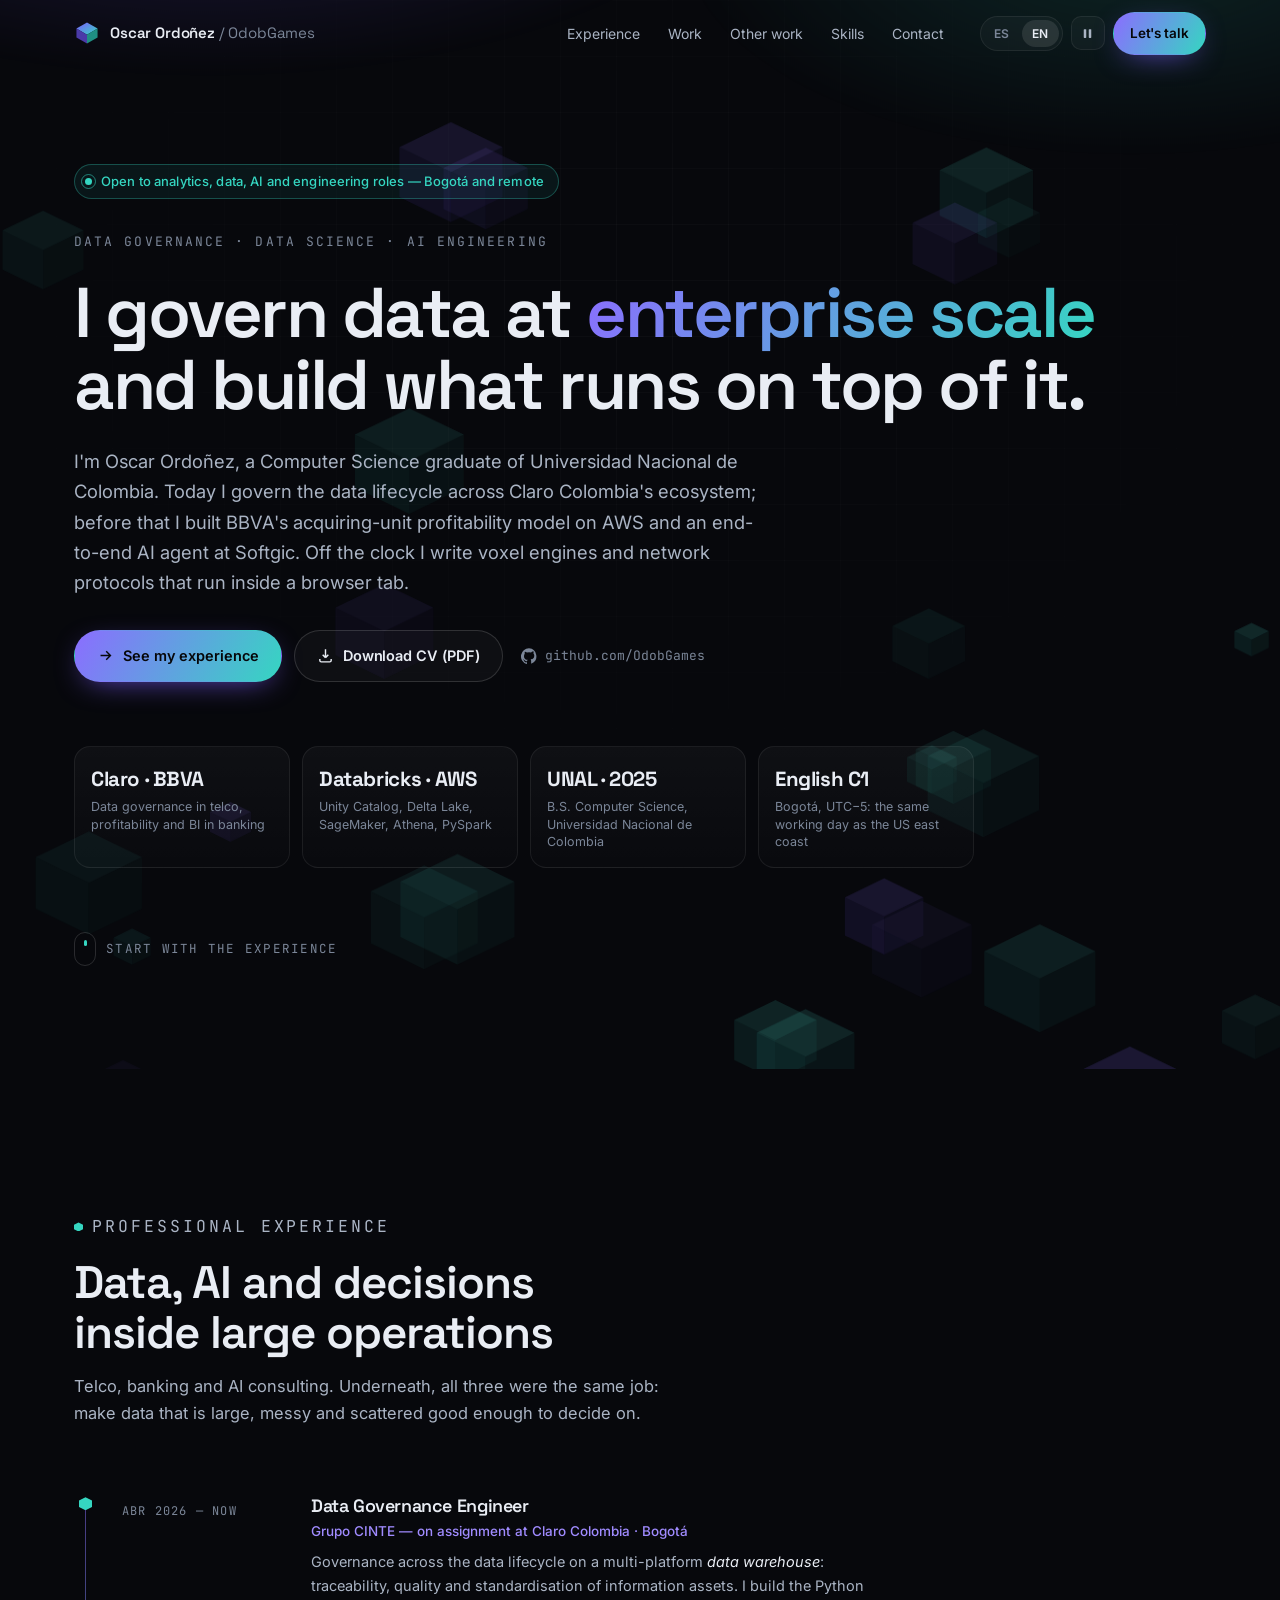
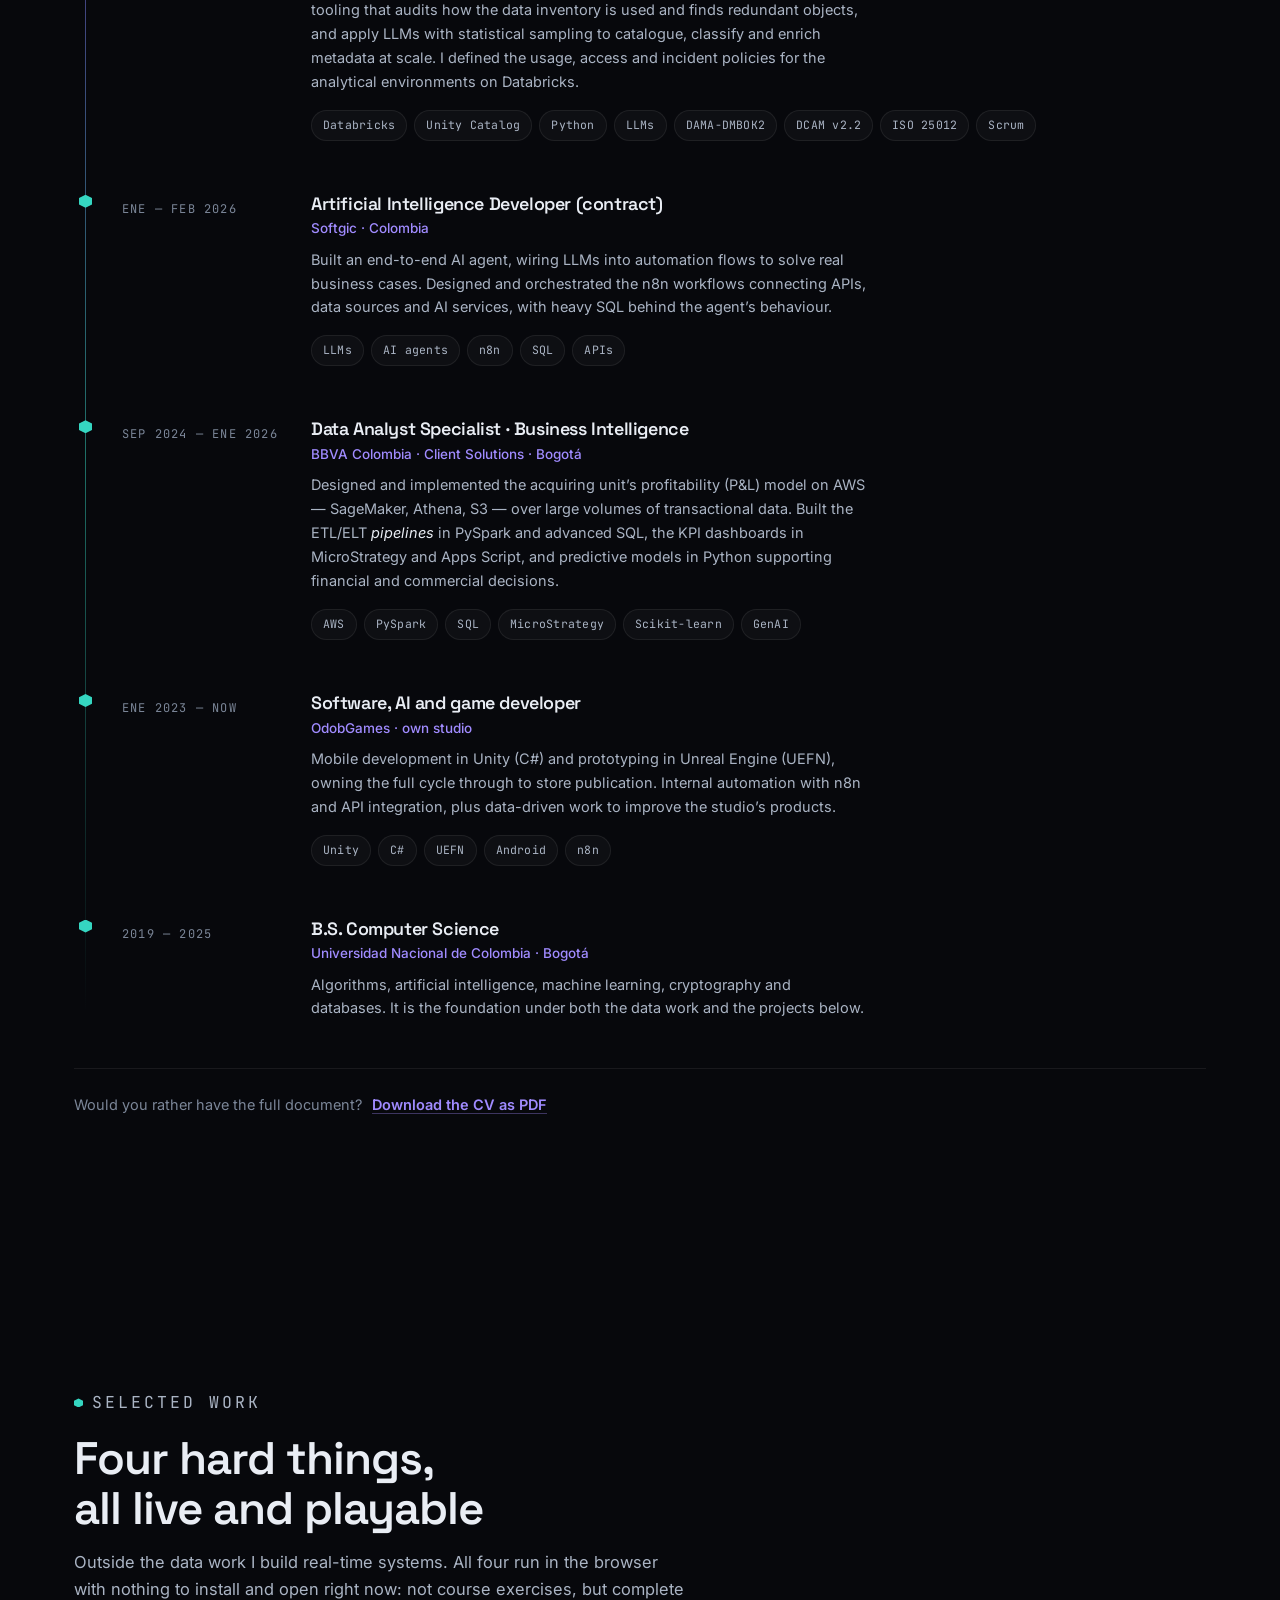
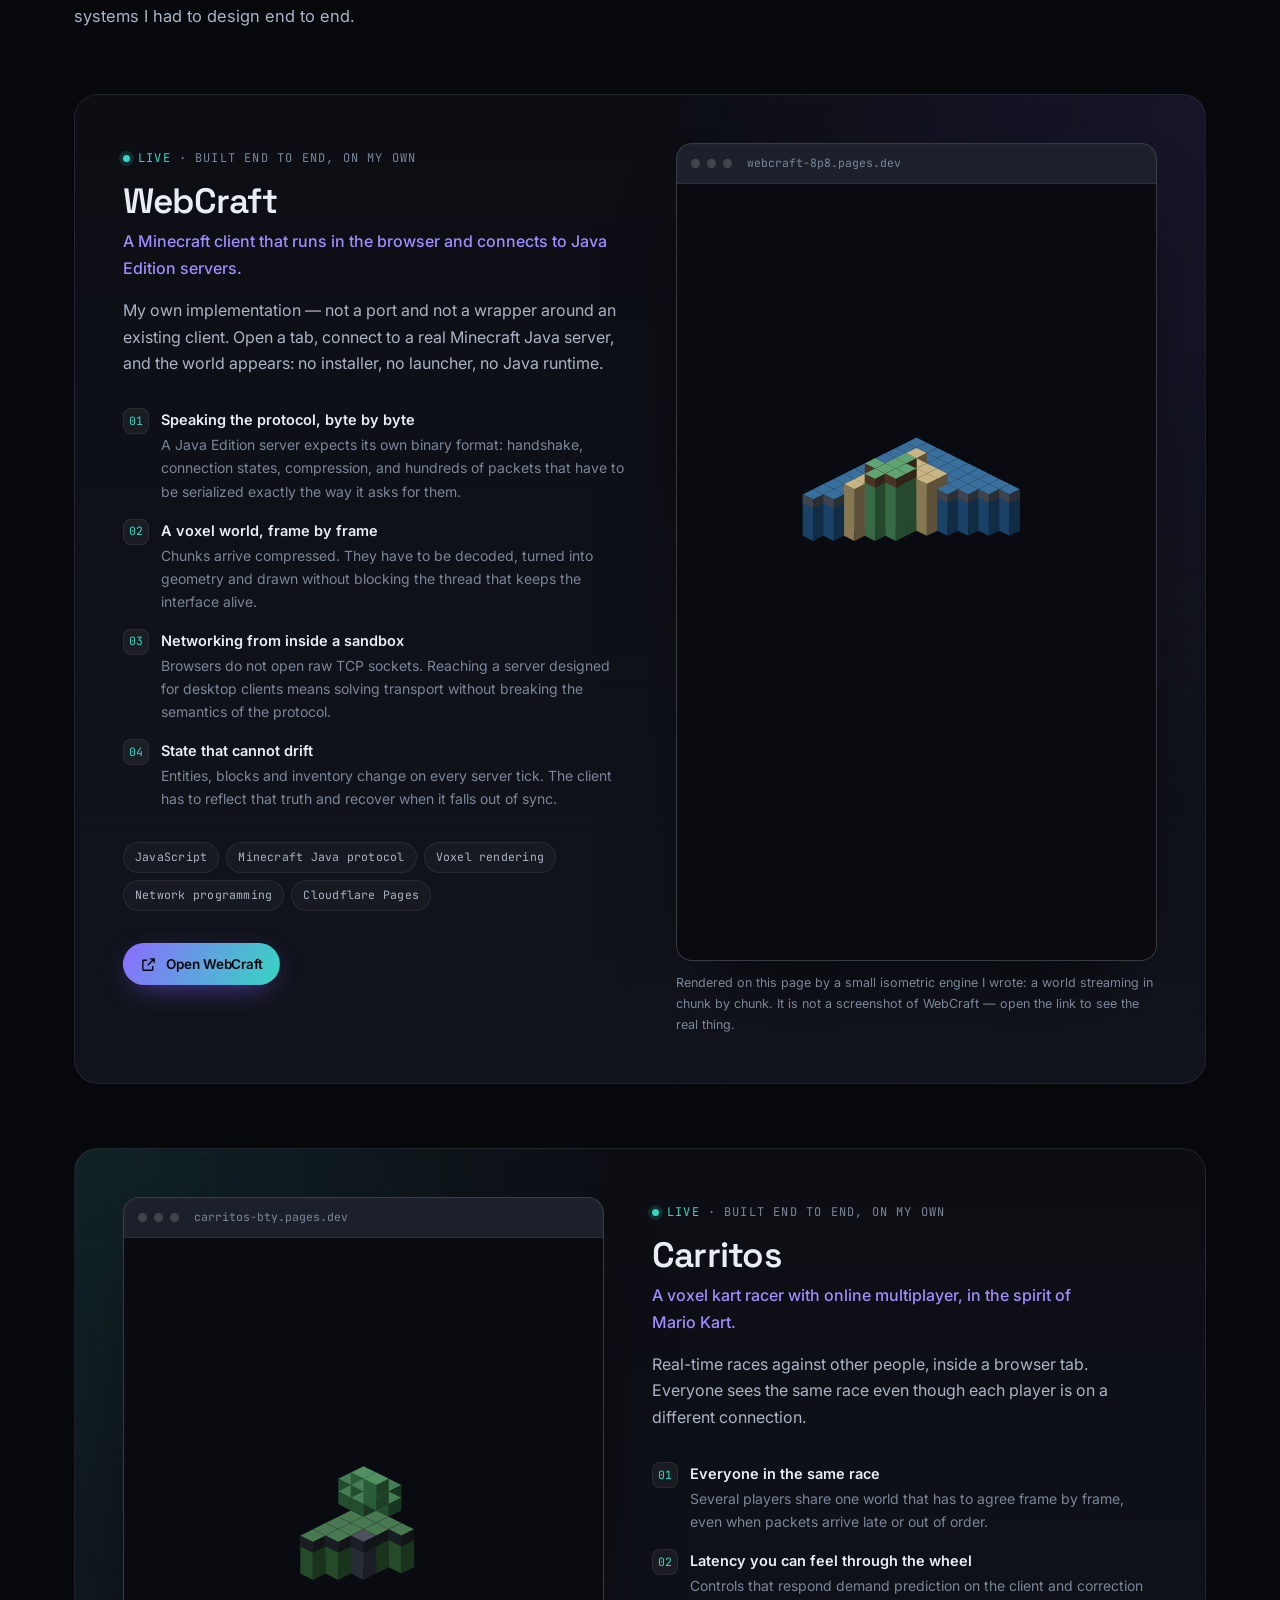
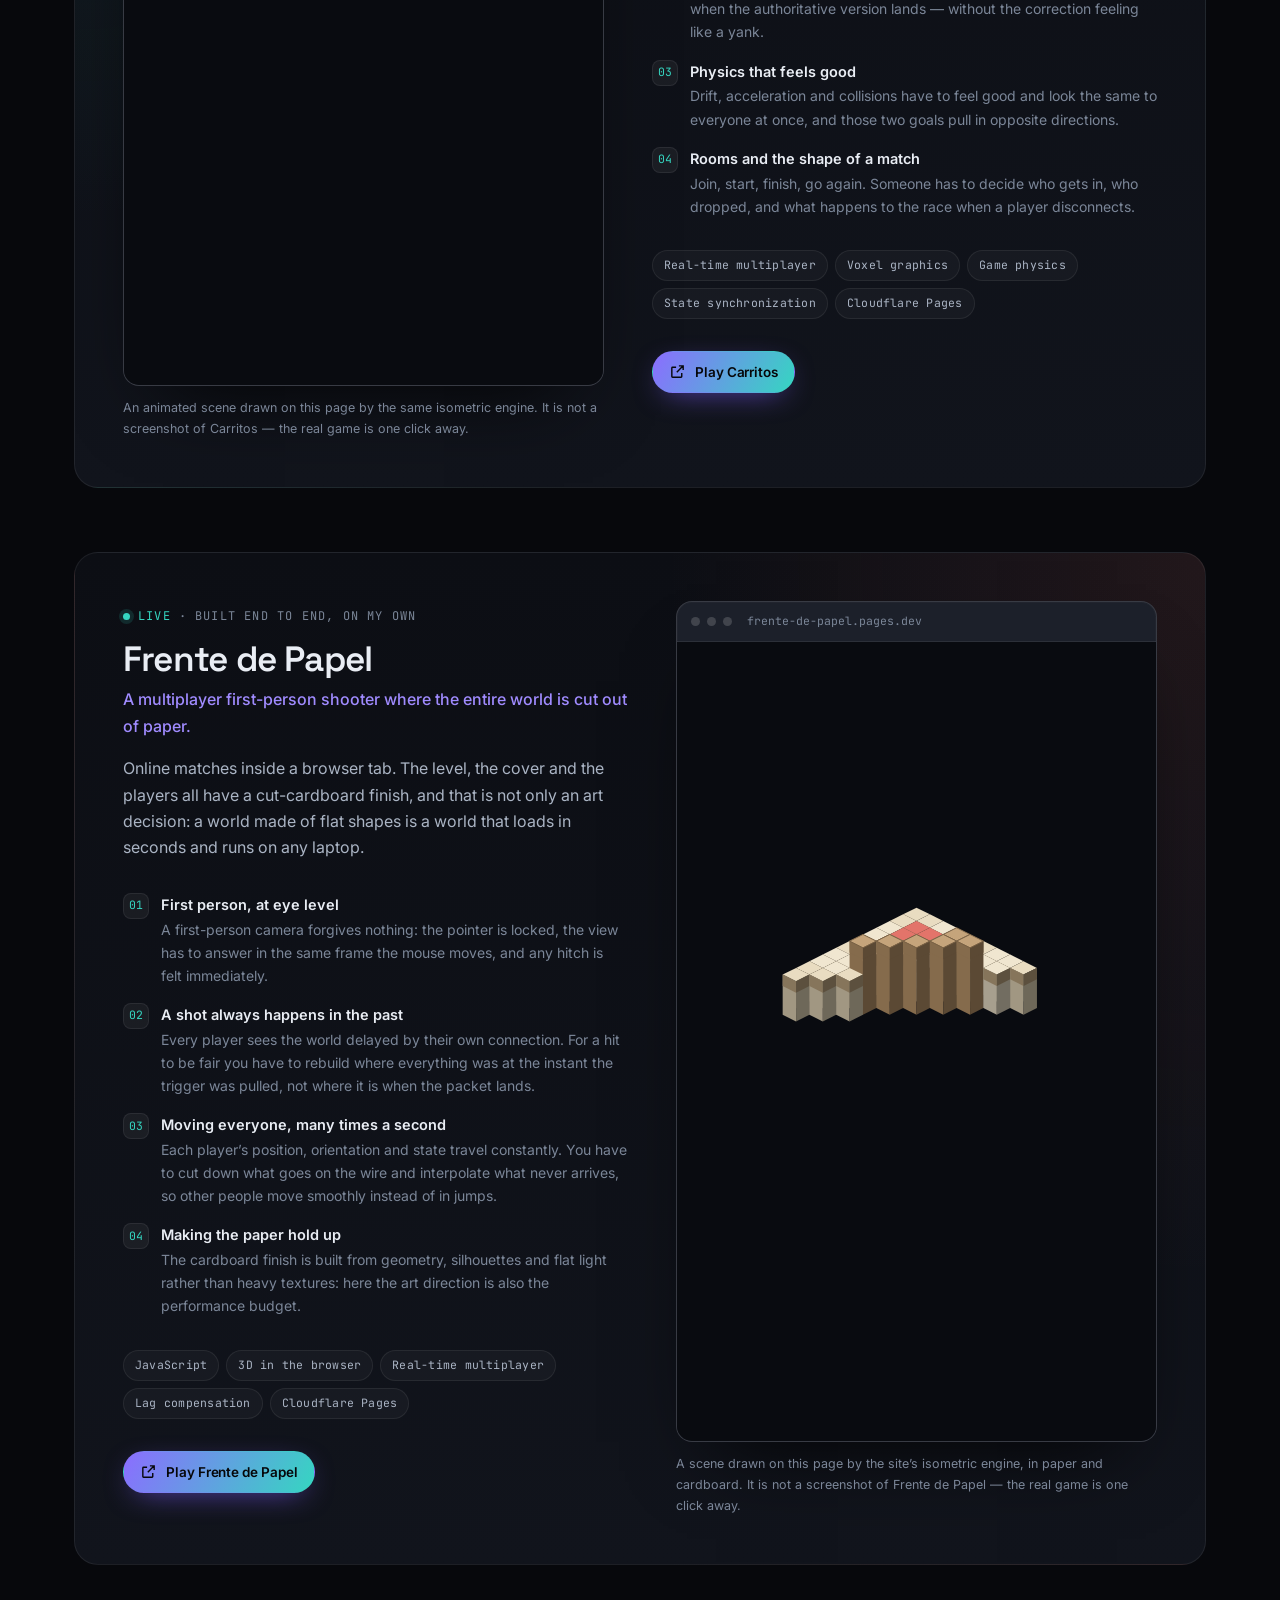
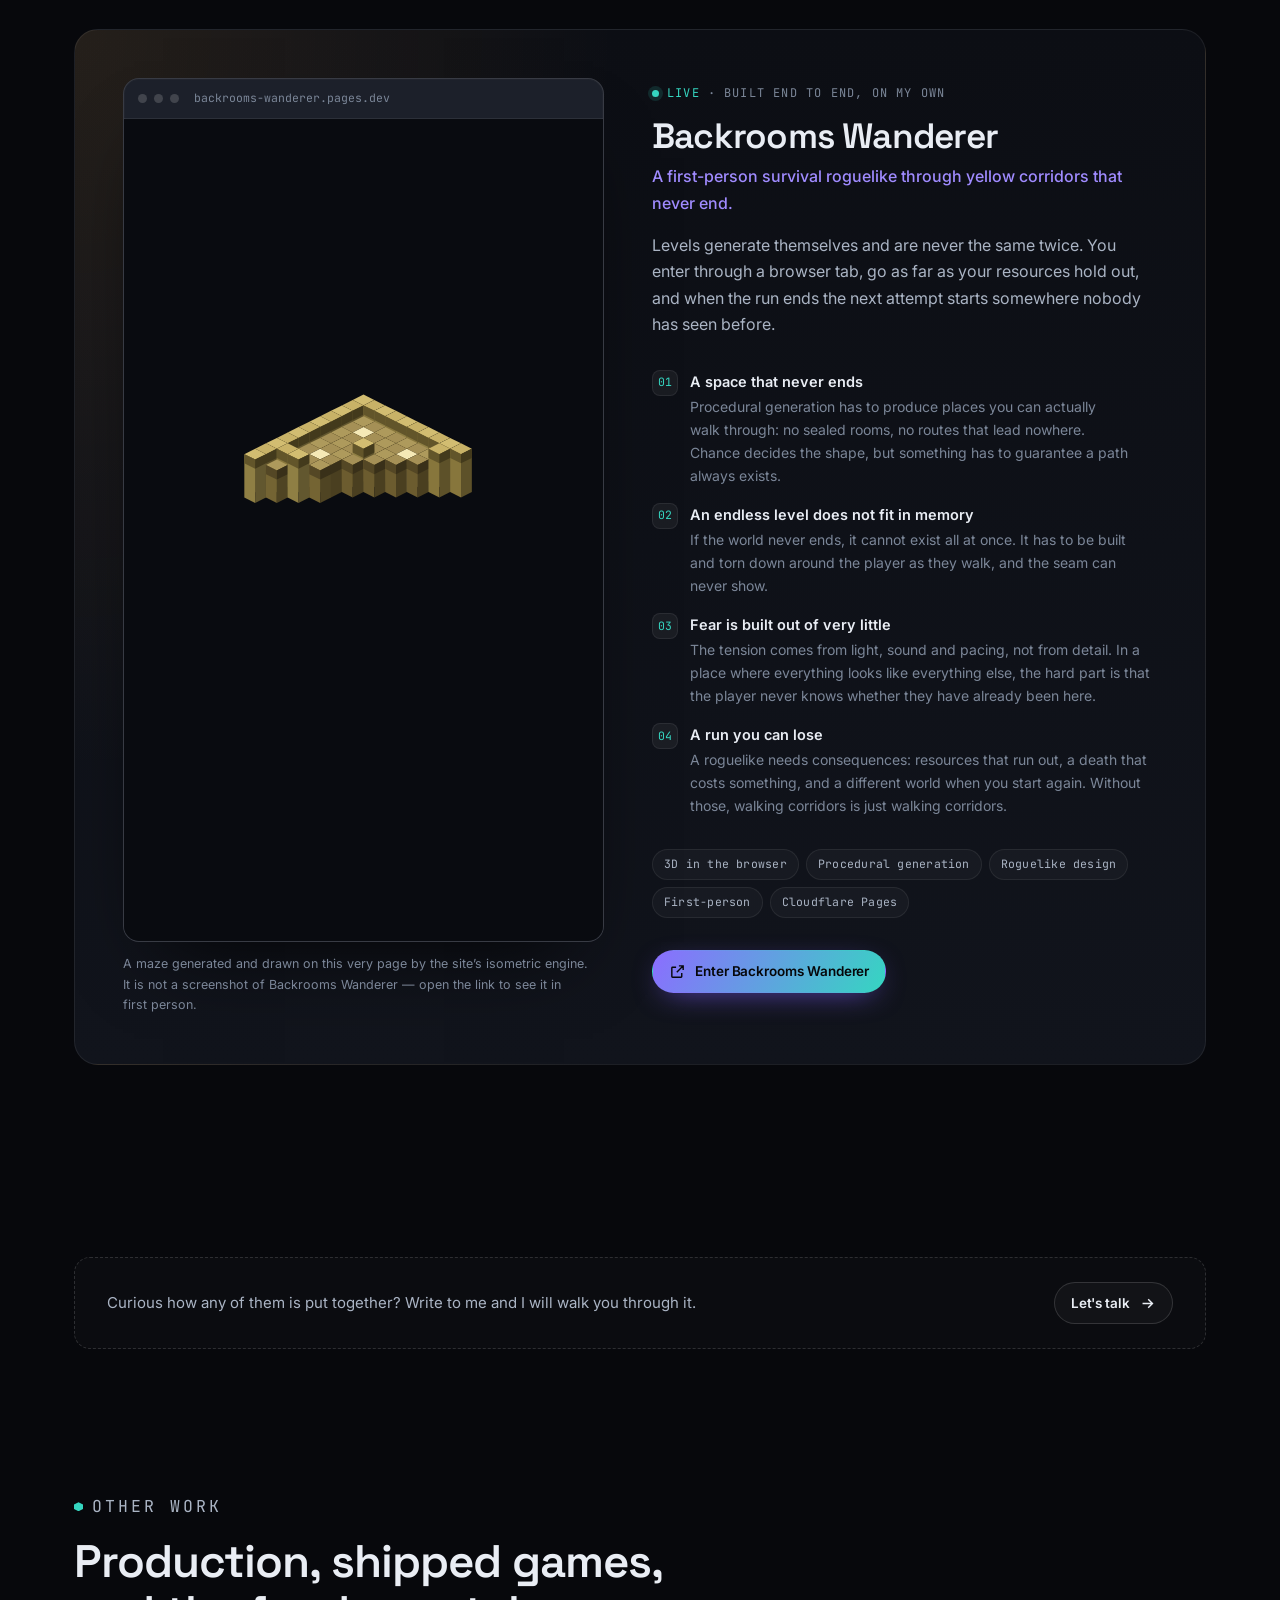
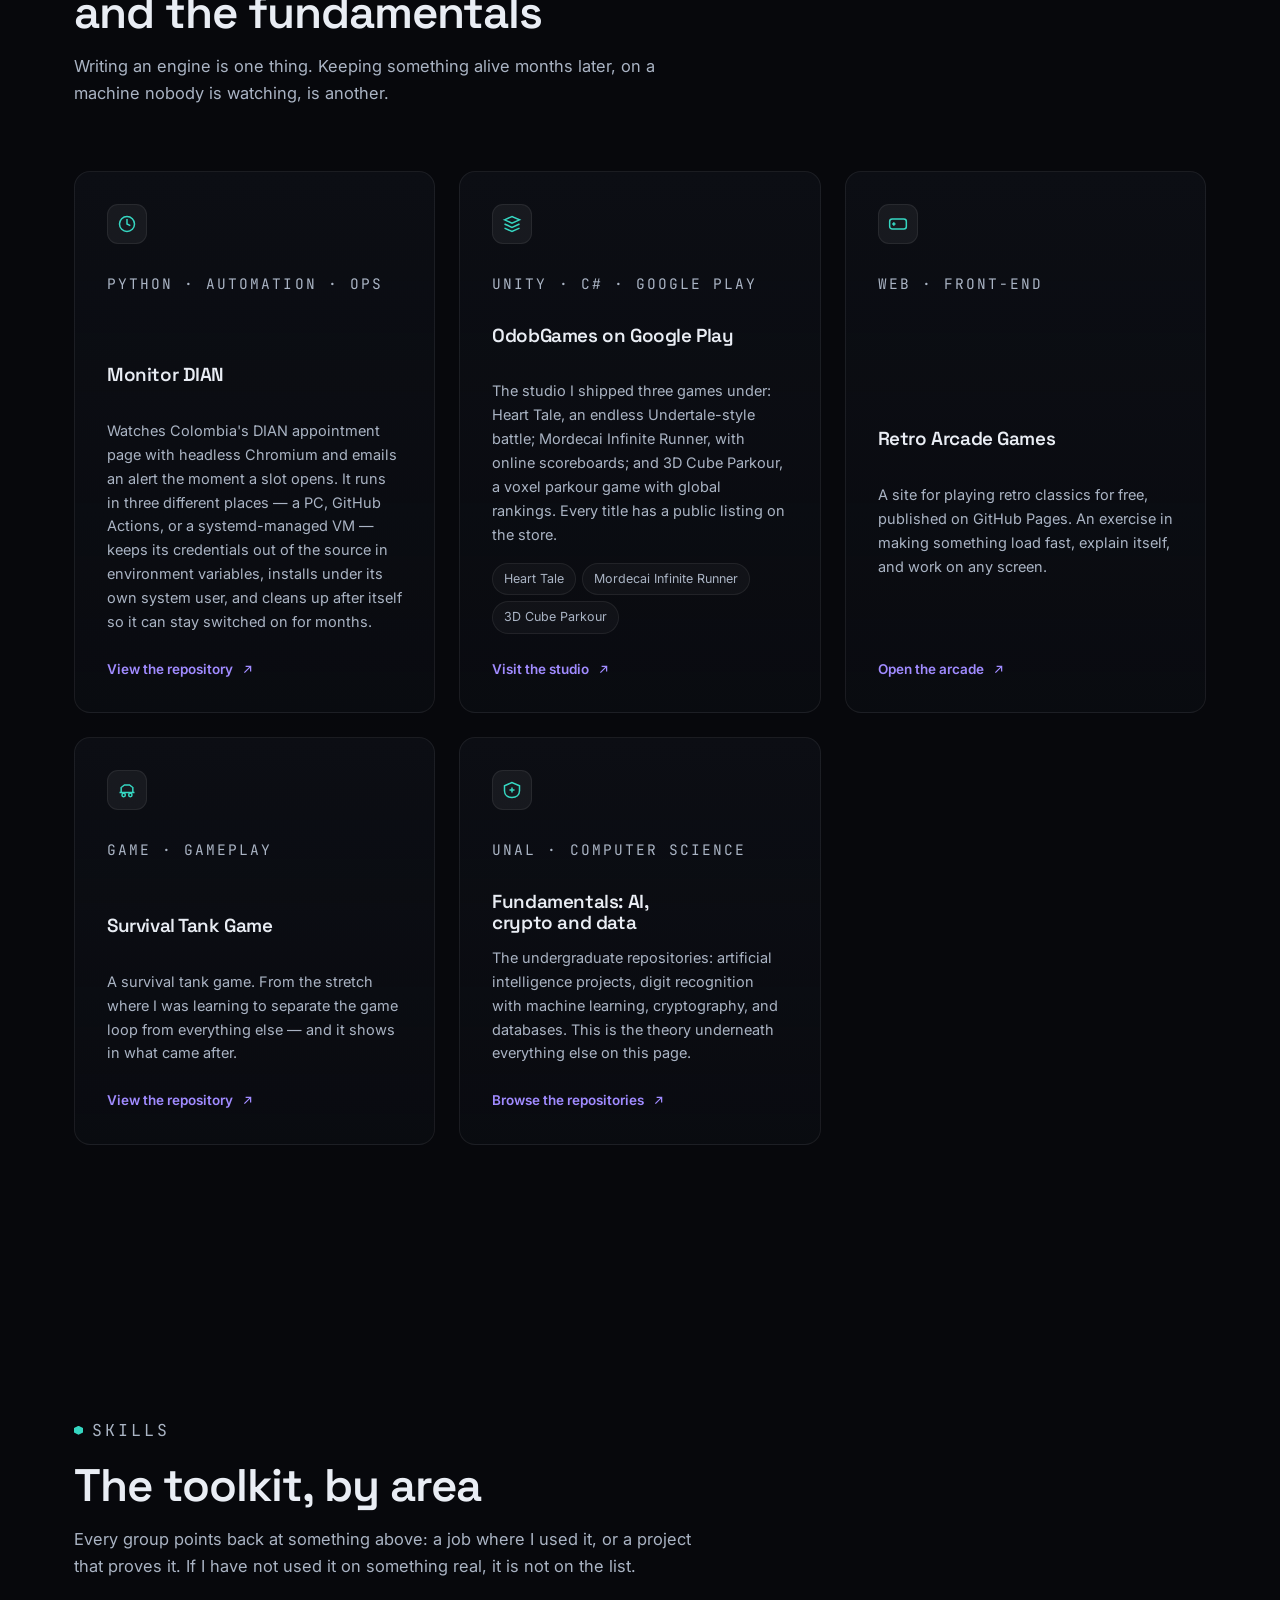
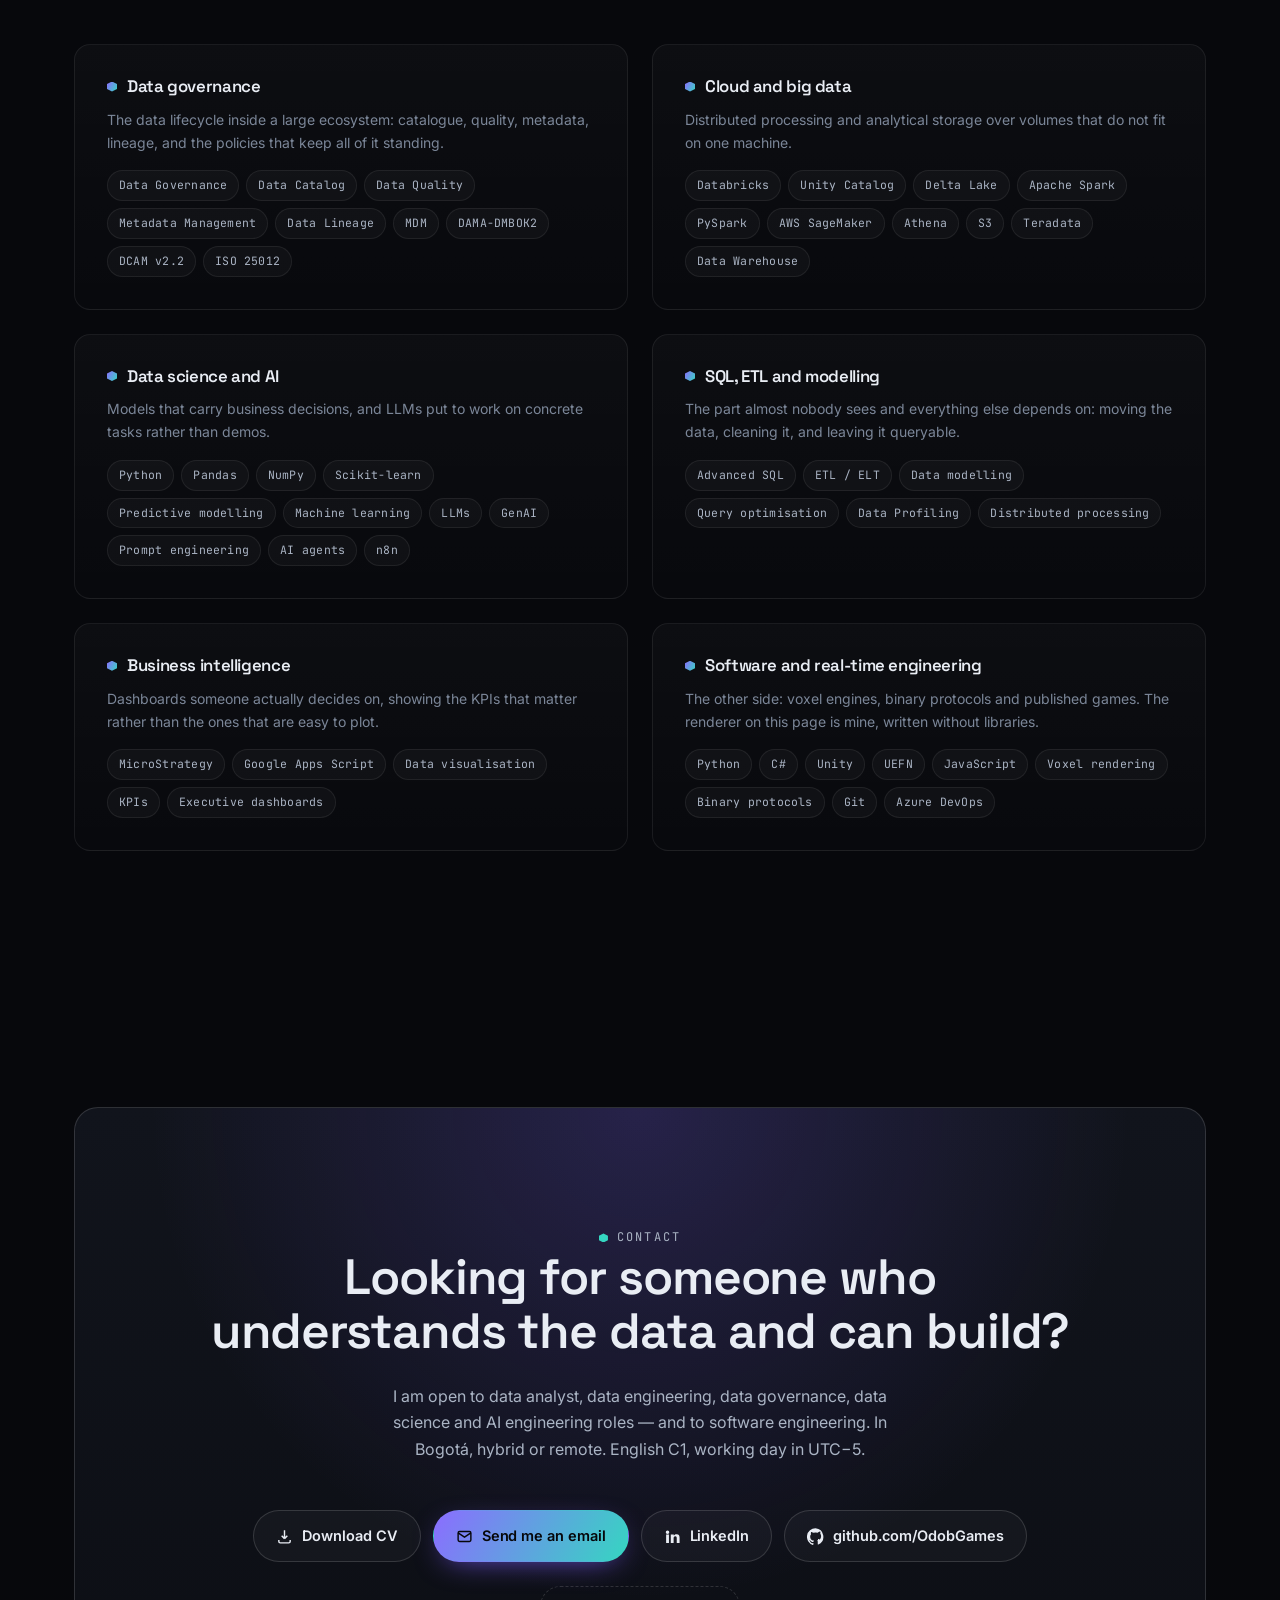
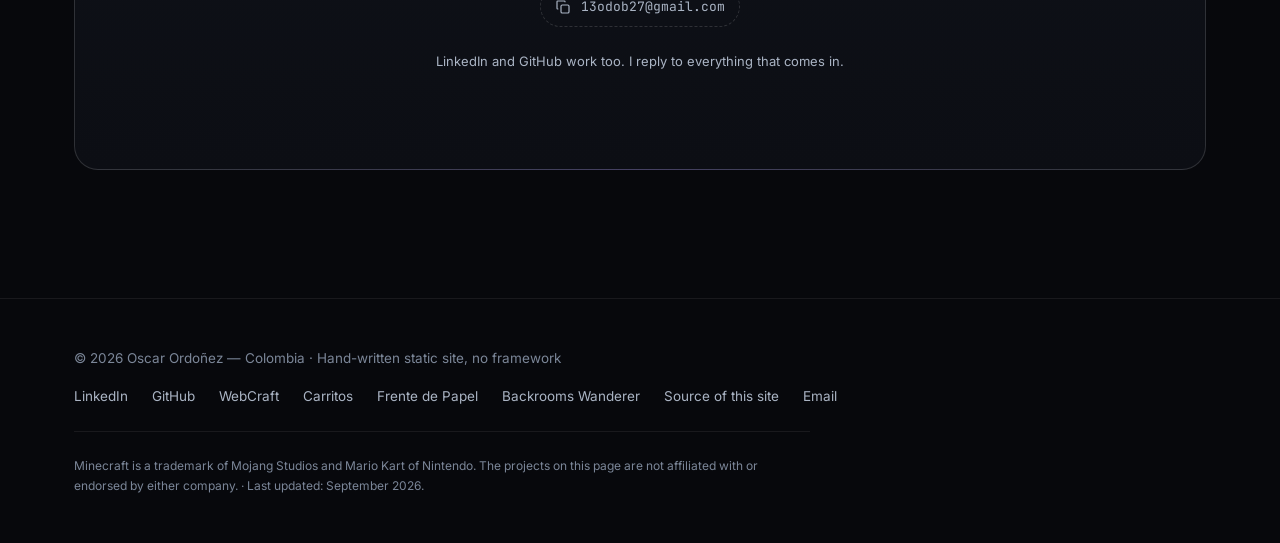
==== index.html @ 87c7edc3 "Add Frente de Papel and Backrooms Wanderer to the featured work Both are live on Cloudflare Pages li" ====
<!doctype html>
<html lang="es">
<head>
<meta charset="utf-8">
<meta name="viewport" content="width=device-width, initial-scale=1, viewport-fit=cover">
<meta name="color-scheme" content="dark">
<meta name="theme-color" content="#07080c">

<title>Oscar Ordoñez — Ingeniero de datos e IA · Portafolio</title>
<meta name="description" content="Gobierno de datos en Claro Colombia, BI y modelos predictivos en BBVA, agentes de IA en Softgic. Científico de la Computación (UNAL). Databricks, AWS, Python, SQL.">
<meta name="author" content="Oscar Ordoñez">
<link rel="canonical" href="https://odobgames.github.io/Portafolio/">
<link rel="alternate" hreflang="es" href="https://odobgames.github.io/Portafolio/?lang=es">
<link rel="alternate" hreflang="en" href="https://odobgames.github.io/Portafolio/?lang=en">
<link rel="alternate" hreflang="x-default" href="https://odobgames.github.io/Portafolio/">

<meta property="og:type" content="website">
<meta property="og:site_name" content="Oscar Ordoñez">
<meta property="og:locale" content="es_CO">
<meta property="og:locale:alternate" content="en_US">
<meta property="og:url" content="https://odobgames.github.io/Portafolio/">
<meta property="og:title" content="Oscar Ordoñez — Ingeniero de datos e IA">
<meta property="og:description" content="Gobierno de datos en Claro, BI y modelos en BBVA, agentes de IA en Softgic. Y por fuera del horario, motores voxel que corren en el navegador.">
<meta property="og:image" content="https://odobgames.github.io/Portafolio/assets/img/og.png">
<meta property="og:image:width" content="1200">
<meta property="og:image:height" content="630">
<meta property="og:image:alt" content="Oscar Ordoñez — ingeniero de datos e IA. Isla voxel isométrica sobre fondo oscuro.">
<meta name="twitter:card" content="summary_large_image">
<meta name="twitter:title" content="Oscar Ordoñez — Ingeniero de datos e IA">
<meta name="twitter:description" content="Gobierno de datos, BI e IA aplicada. Y motores voxel en el navegador.">
<meta name="twitter:image" content="https://odobgames.github.io/Portafolio/assets/img/og.png">

<link rel="icon" href="assets/img/favicon.svg" type="image/svg+xml">
<link rel="apple-touch-icon" href="assets/img/favicon.svg">
<link rel="manifest" href="site.webmanifest">

<link rel="preconnect" href="https://fonts.googleapis.com">
<link rel="preconnect" href="https://fonts.gstatic.com" crossorigin>
<link rel="stylesheet" href="https://fonts.googleapis.com/css2?family=Inter:wght@400;500;600&family=Space+Grotesk:wght@500;600;700&family=JetBrains+Mono:wght@400;500&display=swap">
<link rel="stylesheet" href="assets/css/styles.css">
<!-- Set before first paint so scroll-reveal only hides content when JS can reveal it again. -->
<script>document.documentElement.classList.add('js');</script>

<script type="application/ld+json">
{
  "@context": "https://schema.org",
  "@graph": [
    {
      "@type": "Person",
      "@id": "https://odobgames.github.io/Portafolio/#oscar",
      "name": "Oscar Ordoñez",
      "jobTitle": "Data Governance Engineer",
      "description": "Data governance engineer and data scientist in Bogotá, Colombia. Computer Science graduate of Universidad Nacional de Colombia. Data governance over Claro Colombia's data warehouse ecosystem, profitability modelling and BI at BBVA, AI agents at Softgic, and browser-based real-time systems as personal work.",
      "url": "https://odobgames.github.io/Portafolio/",
      "email": "mailto:13odob27@gmail.com",
      "address": { "@type": "PostalAddress", "addressCountry": "CO" },
      "alumniOf": {
        "@type": "CollegeOrUniversity",
        "name": "Universidad Nacional de Colombia",
        "url": "https://unal.edu.co/"
      },
      "hasCredential": {
        "@type": "EducationalOccupationalCredential",
        "credentialCategory": "Bachelor's degree",
        "educationalLevel": "B.S. Computer Science"
      },
      "worksFor": { "@type": "Organization", "name": "Grupo CINTE" },
      "knowsLanguage": [
        { "@type": "Language", "name": "Spanish", "alternateName": "es" },
        { "@type": "Language", "name": "English", "alternateName": "en" }
      ],
      "knowsAbout": [
        "Data governance", "Data quality", "Metadata management", "Data lineage",
        "DAMA-DMBOK2", "DCAM", "ISO 25012", "Databricks", "Unity Catalog",
        "Delta Lake", "Apache Spark", "PySpark", "AWS SageMaker", "Amazon Athena",
        "Teradata", "SQL", "ETL", "Data warehousing", "Business intelligence",
        "MicroStrategy", "Machine learning", "Predictive modelling",
        "Large language models", "AI agents", "n8n", "Python",
        "Real-time graphics", "Voxel rendering", "Network protocols",
        "Multiplayer game networking", "Lag compensation", "Procedural generation",
        "Game development"
      ],
      "sameAs": [
        "https://www.linkedin.com/in/oscarordonez13",
        "https://github.com/OdobGames",
        "https://webcraft-8p8.pages.dev/",
        "https://carritos-bty.pages.dev/",
        "https://frente-de-papel.pages.dev/",
        "https://backrooms-wanderer.pages.dev/",
        "https://odobgames.github.io/OdobGames"
      ],
      "seeks": { "@type": "Demand", "name": "Software engineering roles" }
    },
    {
      "@type": "ItemList",
      "name": "Selected projects",
      "itemListElement": [
        { "@type": "ListItem", "position": 1, "item": { "@type": "SoftwareApplication", "name": "WebCraft", "applicationCategory": "GameApplication", "operatingSystem": "Web browser", "url": "https://webcraft-8p8.pages.dev/", "description": "A Minecraft client that runs in the browser and connects to Minecraft Java Edition servers, built on the author's own implementation.", "author": { "@id": "https://odobgames.github.io/Portafolio/#oscar" } } },
        { "@type": "ListItem", "position": 2, "item": { "@type": "SoftwareApplication", "name": "Carritos", "applicationCategory": "GameApplication", "operatingSystem": "Web browser", "url": "https://carritos-bty.pages.dev/", "description": "An online multiplayer voxel kart racing game playable in the browser.", "author": { "@id": "https://odobgames.github.io/Portafolio/#oscar" } } },
        { "@type": "ListItem", "position": 3, "item": { "@type": "SoftwareApplication", "name": "Frente de Papel", "applicationCategory": "GameApplication", "operatingSystem": "Web browser", "url": "https://frente-de-papel.pages.dev/", "description": "An online multiplayer first-person shooter that runs in the browser, with a cut-paper, cartoon art direction.", "author": { "@id": "https://odobgames.github.io/Portafolio/#oscar" } } },
        { "@type": "ListItem", "position": 4, "item": { "@type": "SoftwareApplication", "name": "Backrooms Wanderer", "applicationCategory": "GameApplication", "operatingSystem": "Web browser", "url": "https://backrooms-wanderer.pages.dev/", "description": "A first-person survival roguelike set in procedurally generated Backrooms levels, played online in the browser.", "author": { "@id": "https://odobgames.github.io/Portafolio/#oscar" } } },
        { "@type": "ListItem", "position": 5, "item": { "@type": "SoftwareSourceCode", "name": "Monitor DIAN", "codeRepository": "https://github.com/OdobGames/monitor-dian", "programmingLanguage": "Python", "description": "Headless Chromium watcher that emails an alert when appointment slots open, deployable to GitHub Actions or a systemd-managed VM.", "author": { "@id": "https://odobgames.github.io/Portafolio/#oscar" } } }
      ]
    }
  ]
}
</script>
</head>

<body>
<a class="skip-link" href="#main" data-i18n="a11y.skip">Saltar al contenido</a>
<div class="progress" aria-hidden="true"></div>

<header class="nav">
  <div class="shell">
    <a class="brand" href="#inicio" data-i18n-attr="aria-label:a11y.home" aria-label="Oscar Ordoñez — inicio">
      <svg viewBox="0 0 32 32" aria-hidden="true" focusable="false">
        <defs><linearGradient id="bg" x1="0" y1="0" x2="1" y2="1">
          <stop offset="0" stop-color="#7c5cff"/><stop offset="1" stop-color="#35d6c1"/>
        </linearGradient></defs>
        <path d="M16 3 29 10.5 16 18 3 10.5Z" fill="url(#bg)"/>
        <path d="M3 10.5 16 18v11L3 21.5Z" fill="#4a3aa8"/>
        <path d="M29 10.5 16 18v11l13-7.5Z" fill="#1f8f83"/>
      </svg>
      <span>Oscar Ordoñez <em>/ OdobGames</em></span>
    </a>

    <nav class="nav-links" id="nav-links" aria-label="Principal">
      <a href="#experiencia" data-i18n="nav.exp">Experiencia</a>
      <a href="#proyectos" data-i18n="nav.work">Proyectos</a>
      <a href="#mas" data-i18n="nav.more">Otros proyectos</a>
      <a href="#habilidades" data-i18n="nav.skills">Habilidades</a>
      <a href="#contacto" data-i18n="nav.contact">Contacto</a>
    </nav>

    <div class="nav-tools">
      <div class="lang" role="group" data-i18n-attr="aria-label:a11y.lang" aria-label="Idioma del sitio">
        <button type="button" data-lang="es" aria-pressed="true">ES</button>
        <button type="button" data-lang="en" aria-pressed="false">EN</button>
      </div>
      <button class="icon-btn" type="button" id="motion-toggle" aria-pressed="false"
              data-i18n-attr="aria-label:a11y.motion" aria-label="Pausar las animaciones">
        <svg class="i-pause" viewBox="0 0 24 24" fill="currentColor" aria-hidden="true"><rect x="6" y="5" width="4" height="14" rx="1"/><rect x="14" y="5" width="4" height="14" rx="1"/></svg>
        <svg class="i-play" viewBox="0 0 24 24" fill="currentColor" aria-hidden="true"><path d="M8 5.5v13l11-6.5z"/></svg>
      </button>
      <a class="btn btn-primary btn-sm" href="#contacto" data-i18n="nav.cta">Hablemos</a>
      <button class="burger" type="button" aria-expanded="false" aria-controls="nav-links"
              data-i18n-attr="aria-label:a11y.menu" aria-label="Abrir menú">
        <span></span>
      </button>
    </div>
  </div>
</header>

<main id="main">

<!-- ============================================================== hero -->
<section class="hero" id="inicio">
  <canvas class="hero-canvas" data-voxel="ambient" data-seed="21" aria-hidden="true"></canvas>
  <div class="shell">
    <p class="badge" data-reveal>
      <span class="dot" aria-hidden="true"></span>
      <span data-i18n="hero.badge">Abierto a roles de analítica, datos, IA e ingeniería — Bogotá y remoto</span>
    </p>

    <p class="kicker" data-reveal data-i18n="hero.kicker">Gobierno de datos · Ciencia de datos · Ingeniería de IA</p>

    <h1 data-reveal>
      <span data-i18n="hero.title1">Gobierno datos a</span>
      <span class="grad" data-i18n="hero.title2">escala corporativa</span>
      <span data-i18n="hero.title3">y construyo lo que corre encima.</span>
    </h1>

    <p class="lede" data-reveal data-i18n="hero.lede">
      Soy Oscar Ordoñez, Científico de la Computación de la Universidad Nacional de Colombia.
      Hoy hago gobierno del ciclo de vida del dato sobre el ecosistema de Claro Colombia;
      antes construí el modelo de rentabilidad de la unidad adquirente de BBVA sobre AWS y
      un agente de IA de punta a punta en Softgic. Por fuera del horario escribo motores
      voxel y protocolos de red que corren dentro del navegador.
    </p>

    <div class="hero-actions" data-reveal>
      <a class="btn btn-primary" href="#experiencia">
        <svg viewBox="0 0 24 24" fill="none" stroke="currentColor" stroke-width="2" aria-hidden="true"><path d="M5 12h14M13 6l6 6-6 6"/></svg>
        <span data-i18n="hero.cta1">Ver mi experiencia</span>
      </a>
      <a class="btn btn-ghost" href="assets/cv/CV-Oscar-Ordonez.pdf" download>
        <svg viewBox="0 0 24 24" fill="none" stroke="currentColor" stroke-width="2" aria-hidden="true"><path d="M12 3v12m0 0-4-4m4 4 4-4M4 17v2a2 2 0 0 0 2 2h12a2 2 0 0 0 2-2v-2"/></svg>
        <span data-i18n="hero.cta2">Descargar CV (PDF)</span>
      </a>
      <a class="quiet-link" href="https://github.com/OdobGames" target="_blank" rel="noopener noreferrer">
        <svg viewBox="0 0 24 24" fill="currentColor" aria-hidden="true"><path d="M12 .5a12 12 0 0 0-3.8 23.4c.6.1.8-.3.8-.6v-2c-3.3.7-4-1.6-4-1.6-.6-1.4-1.4-1.8-1.4-1.8-1.1-.7.1-.7.1-.7 1.2.1 1.9 1.2 1.9 1.2 1.1 1.9 2.9 1.3 3.6 1 .1-.8.4-1.3.8-1.6-2.7-.3-5.5-1.3-5.5-5.9 0-1.3.5-2.4 1.2-3.2-.1-.3-.5-1.5.1-3.2 0 0 1-.3 3.3 1.2a11.5 11.5 0 0 1 6 0C17.6 4.7 18.6 5 18.6 5c.6 1.7.2 2.9.1 3.2.8.8 1.2 1.9 1.2 3.2 0 4.6-2.8 5.6-5.5 5.9.4.4.8 1.1.8 2.2v3.3c0 .3.2.7.8.6A12 12 0 0 0 12 .5Z"/></svg>
        <span data-i18n="hero.cta3">github.com/OdobGames</span>
      </a>
    </div>

    <div class="facts" data-stagger>
      <div class="fact" data-reveal>
        <b data-i18n="fact.1.n">Claro · BBVA</b>
        <span data-i18n="fact.1.t">Gobierno de datos en telco, rentabilidad y BI en banca</span>
      </div>
      <div class="fact" data-reveal>
        <b data-i18n="fact.2.n">Databricks · AWS</b>
        <span data-i18n="fact.2.t">Unity Catalog, Delta Lake, SageMaker, Athena, PySpark</span>
      </div>
      <div class="fact" data-reveal>
        <b data-i18n="fact.3.n">UNAL · 2025</b>
        <span data-i18n="fact.3.t">Ciencias de la Computación (B.S.), Universidad Nacional</span>
      </div>
      <div class="fact" data-reveal>
        <b data-i18n="fact.4.n">Inglés C1</b>
        <span data-i18n="fact.4.t">Bogotá, UTC−5: misma jornada que la costa este de EE. UU.</span>
      </div>
    </div>

    <p class="scroll-cue" data-reveal>
      <i aria-hidden="true"></i>
      <span data-i18n="hero.scroll">Empieza por la experiencia</span>
    </p>
  </div>
</section>

<!-- ====================================================== experience -->
<section id="experiencia">
  <div class="shell">
    <header class="section-head" data-reveal>
      <p class="eyebrow" data-i18n="exp.eyebrow">Experiencia profesional</p>
      <h2 data-i18n="exp.title">Datos, IA y decisiones en operaciones grandes</h2>
      <p data-i18n="exp.intro">
        Telco, banca y consultoría de IA. En los tres casos el trabajo fue el mismo en el
        fondo: que un dato grande, sucio y disperso sirva para decidir.
      </p>
    </header>

    <div class="timeline">
      <article class="tl-item" data-reveal>
        <p class="when">Abr 2026 &mdash; <span data-i18n="exp.now">hoy</span></p>
        <h3 data-i18n="exp.1t">Ingeniero de Gobierno de Datos</h3>
        <p class="where" data-i18n="exp.1w">Grupo CINTE &mdash; en misi&oacute;n en Claro Colombia &middot; Bogot&aacute;</p>
        <p data-i18n="exp.1b">
          Gobierno del ciclo de vida del dato sobre un <i>data warehouse</i> multiplataforma:
          trazabilidad, calidad y estandarizaci&oacute;n de los activos de informaci&oacute;n. Desarrollo en
          Python la auditor&iacute;a de uso del inventario de datos que detecta objetos redundantes, y
          aplico LLMs con muestreo estad&iacute;stico para catalogar, clasificar y enriquecer metadatos
          a gran escala. Defin&iacute; las pol&iacute;ticas de uso, acceso e incidentes para los entornos
          anal&iacute;ticos en Databricks.
        </p>
        <div class="tags">
          <span class="tag">Databricks</span><span class="tag">Unity Catalog</span>
          <span class="tag">Python</span><span class="tag">LLMs</span>
          <span class="tag">DAMA-DMBOK2</span><span class="tag">DCAM v2.2</span>
          <span class="tag">ISO 25012</span><span class="tag">Scrum</span>
        </div>
      </article>

      <article class="tl-item" data-reveal>
        <p class="when">Ene &mdash; Feb 2026</p>
        <h3 data-i18n="exp.2t">Desarrollador de Inteligencia Artificial (contratista)</h3>
        <p class="where" data-i18n="exp.2w">Softgic &middot; Colombia</p>
        <p data-i18n="exp.2b">
          Constru&iacute; un agente de IA de punta a punta, integrando LLMs con flujos de automatizaci&oacute;n
          para resolver casos de uso de negocio. Dise&ntilde;&eacute; y orquest&eacute; los <i>workflows</i> en n8n que
          conectan APIs, fuentes de datos y servicios de IA, con SQL intensivo detr&aacute;s del
          comportamiento del agente.
        </p>
        <div class="tags">
          <span class="tag">LLMs</span><span class="tag" data-i18n="tag.agents">Agentes de IA</span>
          <span class="tag">n8n</span><span class="tag">SQL</span><span class="tag">APIs</span>
        </div>
      </article>

      <article class="tl-item" data-reveal>
        <p class="when">Sep 2024 &mdash; Ene 2026</p>
        <h3 data-i18n="exp.3t">Data Analyst Specialist &middot; Business Intelligence</h3>
        <p class="where" data-i18n="exp.3w">BBVA Colombia &middot; Client Solutions &middot; Bogot&aacute;</p>
        <p data-i18n="exp.3b">
          Dise&ntilde;&eacute; e implement&eacute; el modelo de rentabilidad (P&amp;L) de la unidad adquirente sobre AWS
          &mdash;SageMaker, Athena, S3&mdash; procesando grandes vol&uacute;menes de datos transaccionales.
          Desarroll&eacute; los <i>pipelines</i> ETL/ELT en PySpark y SQL avanzado, los tableros de KPIs en
          MicroStrategy y Apps Script, y modelos predictivos en Python para decisiones
          financieras y comerciales.
        </p>
        <div class="tags">
          <span class="tag">AWS</span><span class="tag">PySpark</span><span class="tag">SQL</span>
          <span class="tag">MicroStrategy</span><span class="tag">Scikit-learn</span>
          <span class="tag">GenAI</span>
        </div>
      </article>

      <article class="tl-item" data-reveal>
        <p class="when">Ene 2023 &mdash; <span data-i18n="exp.now2">hoy</span></p>
        <h3 data-i18n="exp.4t">Desarrollador de software, IA y videojuegos</h3>
        <p class="where" data-i18n="exp.4w">OdobGames &middot; estudio propio</p>
        <p data-i18n="exp.4b">
          Desarrollo m&oacute;vil en Unity (C#) y prototipado en Unreal Engine (UEFN), llevando el ciclo
          completo hasta la publicaci&oacute;n en tiendas. Automatizaci&oacute;n interna con n8n e integraci&oacute;n de
          APIs, y desarrollo orientado a datos para mejorar los productos del estudio.
        </p>
        <div class="tags">
          <span class="tag">Unity</span><span class="tag">C#</span><span class="tag">UEFN</span>
          <span class="tag">Android</span><span class="tag">n8n</span>
        </div>
      </article>

      <article class="tl-item" data-reveal>
        <p class="when">2019 &mdash; 2025</p>
        <h3 data-i18n="exp.5t">Ciencias de la Computaci&oacute;n (B.S.)</h3>
        <p class="where" data-i18n="exp.5w">Universidad Nacional de Colombia &middot; Bogot&aacute;</p>
        <p data-i18n="exp.5b">
          Algoritmos, inteligencia artificial, aprendizaje autom&aacute;tico, criptograf&iacute;a y bases de
          datos. Es la base que sostiene tanto el trabajo con datos como los proyectos de m&aacute;s abajo.
        </p>
      </article>
    </div>

    <p class="cv-line" data-reveal>
      <span data-i18n="exp.cv">¿Prefieres el documento completo?</span>
      <a href="assets/cv/CV-Oscar-Ordonez.pdf" download data-i18n="exp.cvlink">Descargar el CV en PDF</a>
    </p>
  </div>
</section>

<!-- ========================================================= flagship -->
<section id="proyectos">
  <div class="shell">
    <header class="section-head" data-reveal>
      <p class="eyebrow" data-i18n="work.eyebrow">Trabajo destacado</p>
      <h2 data-i18n="work.title">Cuatro cosas difíciles, en línea y jugables</h2>
      <p data-i18n="work.intro">
        Fuera del trabajo con datos construyo sistemas en tiempo real. Los cuatro corren en el
        navegador, sin instalar nada, y se pueden abrir ahora mismo: no son ejercicios de
        curso, son sistemas completos que tuve que diseñar de punta a punta.
      </p>
    </header>

    <div class="flagship">

      <!-- WebCraft -->
      <article class="project" data-reveal>
        <div class="project-body">
          <p class="project-status"><span class="dot" aria-hidden="true"></span><span data-i18n="work.live">En vivo</span><span class="sep" aria-hidden="true">·</span><span class="scope" data-i18n="work.webcraft.scope">Proyecto propio, de punta a punta</span></p>
          <h3>WebCraft</h3>
          <p class="hook" data-i18n="work.webcraft.hook">Un cliente de Minecraft que corre en el navegador y se conecta a servidores de Java Edition.</p>
          <p class="body" data-i18n="work.webcraft.body">
            Implementación propia, no un port ni un envoltorio de un cliente existente. Abres una
            pestaña, te conectas a un servidor real de Minecraft Java y el mundo aparece: sin
            instalador, sin launcher y sin máquina virtual de Java.
          </p>

          <ol class="challenges">
            <li>
              <span class="num" aria-hidden="true">01</span>
              <div>
                <b data-i18n="work.webcraft.c1t">Hablar el protocolo, byte a byte</b>
                <p data-i18n="work.webcraft.c1b">Un servidor de Java Edition espera su propio formato binario: handshake, estados de conexión, compresión y cientos de paquetes que hay que serializar exactamente como los pide.</p>
              </div>
            </li>
            <li>
              <span class="num" aria-hidden="true">02</span>
              <div>
                <b data-i18n="work.webcraft.c2t">Un mundo voxel, cuadro a cuadro</b>
                <p data-i18n="work.webcraft.c2b">Los chunks llegan comprimidos y hay que decodificarlos, convertirlos en geometría y dibujarlos sin bloquear el hilo que mantiene viva la interfaz.</p>
              </div>
            </li>
            <li>
              <span class="num" aria-hidden="true">03</span>
              <div>
                <b data-i18n="work.webcraft.c3t">Red desde una caja cerrada</b>
                <p data-i18n="work.webcraft.c3b">El navegador no abre sockets TCP crudos. Llegar hasta un servidor pensado para clientes de escritorio obliga a resolver el transporte sin romper la semántica del protocolo.</p>
              </div>
            </li>
            <li>
              <span class="num" aria-hidden="true">04</span>
              <div>
                <b data-i18n="work.webcraft.c4t">Estado que no puede desviarse</b>
                <p data-i18n="work.webcraft.c4b">Entidades, bloques e inventario cambian en cada tick del servidor. El cliente debe reflejar esa verdad y recuperarse cuando se desincroniza.</p>
              </div>
            </li>
          </ol>

          <div class="tags">
            <span class="tag" data-i18n="tag.js">JavaScript</span>
            <span class="tag" data-i18n="tag.mcproto">Protocolo Minecraft Java</span>
            <span class="tag" data-i18n="tag.voxelrender">Renderizado voxel</span>
            <span class="tag" data-i18n="tag.netprog">Programación de red</span>
            <span class="tag" data-i18n="tag.cfpages">Cloudflare Pages</span>
          </div>

          <div class="project-actions">
            <a class="btn btn-primary btn-sm" href="https://webcraft-8p8.pages.dev/" target="_blank" rel="noopener noreferrer">
              <svg viewBox="0 0 24 24" fill="none" stroke="currentColor" stroke-width="2" aria-hidden="true"><path d="M14 4h6v6M20 4l-9 9M18 14v5a1 1 0 0 1-1 1H5a1 1 0 0 1-1-1V7a1 1 0 0 1 1-1h5"/></svg>
              <span data-i18n="work.webcraft.cta">Abrir WebCraft</span>
            </a>
          </div>
        </div>

        <div class="project-media">
          <div class="frame">
            <div class="frame-bar" aria-hidden="true">
              <i></i><i></i><i></i><span>webcraft-8p8.pages.dev</span>
            </div>
            <canvas data-voxel="world" data-seed="1043"
                    data-i18n-attr="aria-label:work.webcraft.canvas"
                    role="img"
                    data-i18n="work.webcraft.canvas"
                    aria-label="Animación de una isla voxel que se carga por columnas, evocando la llegada de chunks desde un servidor">Animación de una isla voxel que se carga por columnas, evocando la llegada de chunks desde un servidor.</canvas>
          </div>
          <p class="media-note" data-i18n="work.webcraft.note">
            Ilustración renderizada en esta página con un motor isométrico propio: un mundo que
            se carga chunk a chunk. No es una captura de WebCraft — para verlo de verdad, abre el enlace.
          </p>
        </div>
      </article>

      <!-- Carritos -->
      <article class="project project--alt project--teal" data-reveal>
        <div class="project-body">
          <p class="project-status"><span class="dot" aria-hidden="true"></span><span data-i18n="work.live2">En vivo</span><span class="sep" aria-hidden="true">·</span><span class="scope" data-i18n="work.carritos.scope">Proyecto propio, de punta a punta</span></p>
          <h3>Carritos</h3>
          <p class="hook" data-i18n="work.carritos.hook">Un juego de karts voxel con multijugador en línea, al estilo de Mario Kart.</p>
          <p class="body" data-i18n="work.carritos.body">
            Carreras contra otras personas en tiempo real, dentro de una pestaña del navegador.
            Todo el mundo ve la misma carrera aunque cada quien la esté jugando desde una
            conexión distinta.
          </p>

          <ol class="challenges">
            <li>
              <span class="num" aria-hidden="true">01</span>
              <div>
                <b data-i18n="work.carritos.c1t">Todos en la misma carrera</b>
                <p data-i18n="work.carritos.c1b">Varios jugadores comparten un mundo que debe coincidir para todos, cuadro a cuadro, aunque los paquetes lleguen tarde o desordenados.</p>
              </div>
            </li>
            <li>
              <span class="num" aria-hidden="true">02</span>
              <div>
                <b data-i18n="work.carritos.c2t">La latencia se nota al volante</b>
                <p data-i18n="work.carritos.c2b">Un control que responda exige predecir en el cliente y corregir cuando llega la versión autoritativa, sin que la corrección se sienta como un tirón.</p>
              </div>
            </li>
            <li>
              <span class="num" aria-hidden="true">03</span>
              <div>
                <b data-i18n="work.carritos.c3t">Física que se siente bien</b>
                <p data-i18n="work.carritos.c3b">Derrape, aceleración y colisiones tienen que sentirse bien y verse igual para todos a la vez: la diversión y la exactitud tiran en direcciones opuestas.</p>
              </div>
            </li>
            <li>
              <span class="num" aria-hidden="true">04</span>
              <div>
                <b data-i18n="work.carritos.c4t">Salas y ciclo de partida</b>
                <p data-i18n="work.carritos.c4b">Unirse, empezar, terminar y volver a empezar. Hay que manejar quién entra, quién se cae y qué pasa con la carrera cuando alguien se desconecta.</p>
              </div>
            </li>
          </ol>

          <div class="tags">
            <span class="tag" data-i18n="tag.rtmp">Multijugador en tiempo real</span>
            <span class="tag" data-i18n="tag.voxelgfx">Gráficos voxel</span>
            <span class="tag" data-i18n="tag.physics">Física de juego</span>
            <span class="tag" data-i18n="tag.statesync">Sincronización de estado</span>
            <span class="tag" data-i18n="tag.cfpages">Cloudflare Pages</span>
          </div>

          <div class="project-actions">
            <a class="btn btn-primary btn-sm" href="https://carritos-bty.pages.dev/" target="_blank" rel="noopener noreferrer">
              <svg viewBox="0 0 24 24" fill="none" stroke="currentColor" stroke-width="2" aria-hidden="true"><path d="M14 4h6v6M20 4l-9 9M18 14v5a1 1 0 0 1-1 1H5a1 1 0 0 1-1-1V7a1 1 0 0 1 1-1h5"/></svg>
              <span data-i18n="work.carritos.cta">Jugar Carritos</span>
            </a>
          </div>
        </div>

        <div class="project-media">
          <div class="frame">
            <div class="frame-bar" aria-hidden="true">
              <i></i><i></i><i></i><span>carritos-bty.pages.dev</span>
            </div>
            <canvas data-voxel="karts" data-seed="77"
                    data-i18n-attr="aria-label:work.carritos.canvas"
                    role="img"
                    data-i18n="work.carritos.canvas"
                    aria-label="Animación de karts voxel dando una vuelta a un circuito isométrico">Animación de karts voxel dando una vuelta a un circuito isométrico.</canvas>
          </div>
          <p class="media-note" data-i18n="work.carritos.note">
            Escena animada en esta misma página con el motor isométrico del sitio. No es una
            captura de Carritos — el juego real está a un clic.
          </p>
        </div>
      </article>

      <!-- Frente de Papel -->
      <article class="project project--paper" data-reveal>
        <div class="project-body">
          <p class="project-status"><span class="dot" aria-hidden="true"></span><span data-i18n="work.live3">En vivo</span><span class="sep" aria-hidden="true">·</span><span class="scope" data-i18n="work.papel.scope">Proyecto propio, de punta a punta</span></p>
          <h3>Frente de Papel</h3>
          <p class="hook" data-i18n="work.papel.hook">Un shooter multijugador en primera persona donde el mundo entero está recortado en papel.</p>
          <p class="body" data-i18n="work.papel.body">
            Partidas en línea dentro de una pestaña del navegador. El escenario, las coberturas
            y los jugadores tienen acabado de cartón recortado, y esa decisión no es solo
            estética: un mundo hecho de formas planas es un mundo que carga en segundos y
            corre en cualquier portátil.
          </p>

          <ol class="challenges">
            <li>
              <span class="num" aria-hidden="true">01</span>
              <div>
                <b data-i18n="work.papel.c1t">Primera persona, a la altura de los ojos</b>
                <p data-i18n="work.papel.c1b">Una cámara en primera persona no perdona: el puntero se captura, la vista tiene que responder en el mismo cuadro en que se mueve el ratón y cualquier tirón se siente al instante.</p>
              </div>
            </li>
            <li>
              <span class="num" aria-hidden="true">02</span>
              <div>
                <b data-i18n="work.papel.c2t">Un disparo siempre ocurre en el pasado</b>
                <p data-i18n="work.papel.c2b">Cada jugador ve el mundo con el retraso de su propia conexión. Para que un impacto sea justo hay que reconstruir dónde estaba todo en el instante en que se apretó el gatillo, no dónde está cuando llega el paquete.</p>
              </div>
            </li>
            <li>
              <span class="num" aria-hidden="true">03</span>
              <div>
                <b data-i18n="work.papel.c3t">Mover a todos, varias veces por segundo</b>
                <p data-i18n="work.papel.c3b">La posición, la orientación y el estado de cada jugador viajan sin parar. Hay que recortar lo que se envía y rellenar por interpolación lo que no llega, para que el movimiento ajeno se vea continuo y no a saltos.</p>
              </div>
            </li>
            <li>
              <span class="num" aria-hidden="true">04</span>
              <div>
                <b data-i18n="work.papel.c4t">Que el papel se sostenga solo</b>
                <p data-i18n="work.papel.c4b">El acabado de cartón se resuelve con geometría, siluetas y luz plana en vez de texturas pesadas: aquí la estética es también el presupuesto de rendimiento.</p>
              </div>
            </li>
          </ol>

          <div class="tags">
            <span class="tag" data-i18n="tag.js">JavaScript</span>
            <span class="tag" data-i18n="tag.web3d">3D en el navegador</span>
            <span class="tag" data-i18n="tag.rtmp">Multijugador en tiempo real</span>
            <span class="tag" data-i18n="tag.lagcomp">Compensación de latencia</span>
            <span class="tag" data-i18n="tag.cfpages">Cloudflare Pages</span>
          </div>

          <div class="project-actions">
            <a class="btn btn-primary btn-sm" href="https://frente-de-papel.pages.dev/" target="_blank" rel="noopener noreferrer">
              <svg viewBox="0 0 24 24" fill="none" stroke="currentColor" stroke-width="2" aria-hidden="true"><path d="M14 4h6v6M20 4l-9 9M18 14v5a1 1 0 0 1-1 1H5a1 1 0 0 1-1-1V7a1 1 0 0 1 1-1h5"/></svg>
              <span data-i18n="work.papel.cta">Jugar Frente de Papel</span>
            </a>
          </div>
        </div>

        <div class="project-media">
          <div class="frame">
            <div class="frame-bar" aria-hidden="true">
              <i></i><i></i><i></i><span>frente-de-papel.pages.dev</span>
            </div>
            <canvas data-voxel="paper" data-seed="512"
                    data-i18n-attr="aria-label:work.papel.canvas"
                    role="img"
                    data-i18n="work.papel.canvas"
                    aria-label="Animación de una arena de papel recortado con jugadores de dos equipos moviéndose entre coberturas de cartón">Animación de una arena de papel recortado con jugadores de dos equipos moviéndose entre coberturas de cartón.</canvas>
          </div>
          <p class="media-note" data-i18n="work.papel.note">
            Escena dibujada en esta página con el motor isométrico del sitio, en papel y cartón.
            No es una captura de Frente de Papel — el juego real está a un clic.
          </p>
        </div>
      </article>

      <!-- Backrooms Wanderer -->
      <article class="project project--alt project--amber" data-reveal>
        <div class="project-body">
          <p class="project-status"><span class="dot" aria-hidden="true"></span><span data-i18n="work.live4">En vivo</span><span class="sep" aria-hidden="true">·</span><span class="scope" data-i18n="work.backrooms.scope">Proyecto propio, de punta a punta</span></p>
          <h3>Backrooms Wanderer</h3>
          <p class="hook" data-i18n="work.backrooms.hook">Un roguelike de supervivencia en primera persona por pasillos amarillos que no terminan.</p>
          <p class="body" data-i18n="work.backrooms.body">
            Los niveles se generan solos y nunca son los mismos dos veces. Se entra por una
            pestaña del navegador, se avanza mientras alcancen los recursos y, cuando la partida
            se acaba, el siguiente intento empieza en un sitio que nadie ha visto antes.
          </p>

          <ol class="challenges">
            <li>
              <span class="num" aria-hidden="true">01</span>
              <div>
                <b data-i18n="work.backrooms.c1t">Un espacio que no se acaba</b>
                <p data-i18n="work.backrooms.c1b">La generación procedural tiene que producir sitios que de verdad se puedan recorrer: sin salas selladas ni rutas que no llevan a ninguna parte. El azar decide la forma, pero alguien tiene que garantizar que siempre exista un camino.</p>
              </div>
            </li>
            <li>
              <span class="num" aria-hidden="true">02</span>
              <div>
                <b data-i18n="work.backrooms.c2t">Un nivel infinito no cabe en memoria</b>
                <p data-i18n="work.backrooms.c2b">Si el mundo no termina, no puede existir entero a la vez. Hay que construirlo y desmontarlo alrededor del jugador mientras camina, y que la costura no se note nunca.</p>
              </div>
            </li>
            <li>
              <span class="num" aria-hidden="true">03</span>
              <div>
                <b data-i18n="work.backrooms.c3t">El miedo se construye con poco</b>
                <p data-i18n="work.backrooms.c3b">La tensión sale de la luz, del sonido y del ritmo, no del detalle. En un lugar donde todo se parece a todo, lo difícil es que el jugador nunca sepa si ya estuvo ahí.</p>
              </div>
            </li>
            <li>
              <span class="num" aria-hidden="true">04</span>
              <div>
                <b data-i18n="work.backrooms.c4t">Una partida que se puede perder</b>
                <p data-i18n="work.backrooms.c4b">Un roguelike necesita consecuencias: recursos que se agotan, una muerte que cuesta y un mundo distinto al volver a empezar. Sin eso, recorrer pasillos es solo recorrer pasillos.</p>
              </div>
            </li>
          </ol>

          <div class="tags">
            <span class="tag" data-i18n="tag.web3d">3D en el navegador</span>
            <span class="tag" data-i18n="tag.procgen">Generación procedural</span>
            <span class="tag" data-i18n="tag.roguelike">Diseño roguelike</span>
            <span class="tag" data-i18n="tag.fpv">Primera persona</span>
            <span class="tag" data-i18n="tag.cfpages">Cloudflare Pages</span>
          </div>

          <div class="project-actions">
            <a class="btn btn-primary btn-sm" href="https://backrooms-wanderer.pages.dev/" target="_blank" rel="noopener noreferrer">
              <svg viewBox="0 0 24 24" fill="none" stroke="currentColor" stroke-width="2" aria-hidden="true"><path d="M14 4h6v6M20 4l-9 9M18 14v5a1 1 0 0 1-1 1H5a1 1 0 0 1-1-1V7a1 1 0 0 1 1-1h5"/></svg>
              <span data-i18n="work.backrooms.cta">Entrar a Backrooms Wanderer</span>
            </a>
          </div>
        </div>

        <div class="project-media">
          <div class="frame">
            <div class="frame-bar" aria-hidden="true">
              <i></i><i></i><i></i><span>backrooms-wanderer.pages.dev</span>
            </div>
            <canvas data-voxel="rooms" data-seed="308"
                    data-i18n-attr="aria-label:work.backrooms.canvas"
                    role="img"
                    data-i18n="work.backrooms.canvas"
                    aria-label="Animación de un laberinto de habitaciones amarillas con una figura que camina por los pasillos bajo luces que parpadean">Animación de un laberinto de habitaciones amarillas con una figura que camina por los pasillos bajo luces que parpadean.</canvas>
          </div>
          <p class="media-note" data-i18n="work.backrooms.note">
            Laberinto generado y dibujado en esta misma página por el motor isométrico del sitio.
            No es una captura de Backrooms Wanderer — para verlo en primera persona, abre el enlace.
          </p>
        </div>
      </article>

    </div>
  </div>
</section>

<div class="shell">
  <aside class="mid-cta" data-reveal>
    <p data-i18n="midcta.text">¿Te interesa cómo está construido alguno de ellos? Escríbeme y te lo cuento por dentro.</p>
    <a class="btn btn-ghost btn-sm" href="#contacto">
      <span data-i18n="midcta.cta">Hablemos</span>
      <svg viewBox="0 0 24 24" fill="none" stroke="currentColor" stroke-width="2" aria-hidden="true"><path d="M5 12h14M13 6l6 6-6 6"/></svg>
    </a>
  </aside>
</div>

<!-- ============================================================ more -->
<section id="mas">
  <div class="shell">
    <header class="section-head" data-reveal>
      <p class="eyebrow" data-i18n="more.eyebrow">Otros proyectos</p>
      <h2 data-i18n="more.title">Producción, juegos publicados y fundamentos</h2>
      <p data-i18n="more.intro">
        Escribir un motor es una cosa. Que algo siga funcionando meses después, en una máquina
        que nadie mira, es otra distinta.
      </p>
    </header>

    <div class="grid" data-stagger>

      <article class="card" data-reveal>
        <div class="card-icon"><svg viewBox="0 0 24 24" fill="none" stroke="currentColor" stroke-width="1.8" aria-hidden="true"><path d="M12 6v6l4 2"/><circle cx="12" cy="12" r="9"/></svg></div>
        <p class="card-kind" data-i18n="more.dian.kind">Python · Automatización</p>
        <h3>Monitor DIAN</h3>
        <p data-i18n="more.dian.body">
          Vigila con Chromium headless la página de citas de la DIAN y envía un correo en cuanto
          se abre un cupo. Corre en tres sitios distintos —un PC, GitHub Actions o una VM con
          systemd—, saca las credenciales del código a variables de entorno, se instala con un
          usuario propio y se limpia sola para poder quedarse encendida durante meses.
        </p>
        <a class="link" href="https://github.com/OdobGames/monitor-dian" target="_blank" rel="noopener noreferrer">
          <span data-i18n="more.dian.link">Ver el repositorio</span>
          <svg viewBox="0 0 24 24" fill="none" stroke="currentColor" stroke-width="2" aria-hidden="true"><path d="M7 17 17 7M9 7h8v8"/></svg>
        </a>
      </article>

      <article class="card" data-reveal>
        <div class="card-icon"><svg viewBox="0 0 24 24" fill="none" stroke="currentColor" stroke-width="1.8" aria-hidden="true"><path d="m3 7 9-4 9 4-9 4-9-4Z"/><path d="m3 12 9 4 9-4"/><path d="m3 17 9 4 9-4"/></svg></div>
        <p class="card-kind" data-i18n="more.play.kind">Unity · C# · Google Play</p>
        <h3 data-i18n="more.play.title">OdobGames en Google Play</h3>
        <p data-i18n="more.play.body">
          El estudio con el que publiqué tres juegos: Heart Tale, un combate infinito al estilo
          Undertale; Mordecai Infinite Runner, con marcadores en línea; y 3D Cube Parkour, un
          parkour voxel con clasificación global. Cada título tiene su ficha pública en la tienda.
        </p>
        <ul class="stores" data-i18n-attr="aria-label:more.play.storesLabel" aria-label="Juegos en Google Play">
          <li><a href="https://play.google.com/store/apps/details?id=com.Odob.HeartTale" target="_blank" rel="noopener noreferrer">Heart Tale</a></li>
          <li><a href="https://play.google.com/store/apps/details?id=com.OdobGames.MordecaiInfiniteRunner" target="_blank" rel="noopener noreferrer">Mordecai Infinite Runner</a></li>
          <li><a href="https://play.google.com/store/apps/details?id=com.OdobGames.TikTokMinecraftFilterGame" target="_blank" rel="noopener noreferrer">3D Cube Parkour</a></li>
        </ul>
        <a class="link" href="https://odobgames.github.io/OdobGames" target="_blank" rel="noopener noreferrer">
          <span data-i18n="more.play.link">Ver el estudio</span>
          <svg viewBox="0 0 24 24" fill="none" stroke="currentColor" stroke-width="2" aria-hidden="true"><path d="M7 17 17 7M9 7h8v8"/></svg>
        </a>
      </article>

      <article class="card" data-reveal>
        <div class="card-icon"><svg viewBox="0 0 24 24" fill="none" stroke="currentColor" stroke-width="1.8" aria-hidden="true"><rect x="2" y="6" width="20" height="12" rx="3"/><path d="M7 10v4M5 12h4M16 11h.01M18.5 13.5h.01"/></svg></div>
        <p class="card-kind" data-i18n="more.retro.kind">Web · Front-end</p>
        <h3>Retro Arcade Games</h3>
        <p data-i18n="more.retro.body">
          Una web para jugar clásicos retro gratis, publicada en GitHub Pages. Un ejercicio de
          hacer que algo cargue rápido, se entienda solo y funcione en cualquier pantalla.
        </p>
        <a class="link" href="https://odobgames.github.io/Retro-Arcade-Games/" target="_blank" rel="noopener noreferrer">
          <span data-i18n="more.retro.link">Abrir el arcade</span>
          <svg viewBox="0 0 24 24" fill="none" stroke="currentColor" stroke-width="2" aria-hidden="true"><path d="M7 17 17 7M9 7h8v8"/></svg>
        </a>
      </article>

      <article class="card" data-reveal>
        <div class="card-icon"><svg viewBox="0 0 24 24" fill="none" stroke="currentColor" stroke-width="1.8" aria-hidden="true"><path d="M3 15h18M5 15V9l4-3h6l4 3v6"/><circle cx="8" cy="18" r="2"/><circle cx="16" cy="18" r="2"/></svg></div>
        <p class="card-kind" data-i18n="more.tank.kind">Juego · Gameplay</p>
        <h3>Survival Tank Game</h3>
        <p data-i18n="more.tank.body">
          Un juego de tanques de supervivencia. De la época en la que estaba aprendiendo a
          separar el bucle de juego de todo lo demás, y se nota en lo que vino después.
        </p>
        <a class="link" href="https://github.com/OdobGames/Survival-Tank-Game" target="_blank" rel="noopener noreferrer">
          <span data-i18n="more.tank.link">Ver el repositorio</span>
          <svg viewBox="0 0 24 24" fill="none" stroke="currentColor" stroke-width="2" aria-hidden="true"><path d="M7 17 17 7M9 7h8v8"/></svg>
        </a>
      </article>

      <article class="card" data-reveal>
        <div class="card-icon"><svg viewBox="0 0 24 24" fill="none" stroke="currentColor" stroke-width="1.8" aria-hidden="true"><path d="M12 3 3 7v6c0 5 3.8 8 9 8s9-3 9-8V7l-9-4Z"/><path d="M9 12h6M12 9v6"/></svg></div>
        <p class="card-kind" data-i18n="more.cs.kind">UNAL · Ciencias de la Computación</p>
        <h3 data-i18n="more.cs.title">Fundamentos: IA, cripto y datos</h3>
        <p data-i18n="more.cs.body">
          Los repositorios del pregrado: proyectos de inteligencia artificial, reconocimiento de
          dígitos con aprendizaje automático, criptografía y bases de datos. Es la base teórica
          debajo de todo lo demás en esta página.
        </p>
        <a class="link" href="https://github.com/OdobGames?tab=repositories" target="_blank" rel="noopener noreferrer">
          <span data-i18n="more.cs.link">Ver los repositorios</span>
          <svg viewBox="0 0 24 24" fill="none" stroke="currentColor" stroke-width="2" aria-hidden="true"><path d="M7 17 17 7M9 7h8v8"/></svg>
        </a>
      </article>

    </div>
  </div>
</section>

<!-- ========================================================== skills -->
<section id="habilidades">
  <div class="shell">
    <header class="section-head" data-reveal>
      <p class="eyebrow" data-i18n="skills.eyebrow">Habilidades</p>
      <h2 data-i18n="skills.title">La caja de herramientas, por área</h2>
      <p data-i18n="skills.intro">
        Cada grupo apunta a algo que ya viste arriba: un puesto donde lo usé o un proyecto que
        lo demuestra. Si no lo he usado en algo real, no está en esta lista.
      </p>
    </header>

    <div class="skills" data-stagger>
      <div class="skill" data-reveal>
        <h3 data-i18n="skills.g1t">Gobierno de datos</h3>
        <p data-i18n="skills.g1b">El ciclo de vida del dato en un ecosistema grande: catálogo, calidad, metadatos, linaje y las políticas que hacen que todo eso se sostenga.</p>
        <div class="tags"><span class="tag" data-i18n="tag.dg">Data Governance</span><span class="tag" data-i18n="tag.catalog">Data Catalog</span><span class="tag" data-i18n="tag.dq">Data Quality</span><span class="tag" data-i18n="tag.meta">Metadata Management</span><span class="tag" data-i18n="tag.lineage">Data Lineage</span><span class="tag">MDM</span><span class="tag">DAMA-DMBOK2</span><span class="tag">DCAM v2.2</span><span class="tag">ISO 25012</span></div>
      </div>

      <div class="skill" data-reveal>
        <h3 data-i18n="skills.g2t">Nube y big data</h3>
        <p data-i18n="skills.g2b">Procesamiento distribuido y almacenamiento analítico sobre volúmenes que no caben en una máquina.</p>
        <div class="tags"><span class="tag">Databricks</span><span class="tag">Unity Catalog</span><span class="tag">Delta Lake</span><span class="tag">Apache Spark</span><span class="tag">PySpark</span><span class="tag">AWS SageMaker</span><span class="tag">Athena</span><span class="tag">S3</span><span class="tag">Teradata</span><span class="tag" data-i18n="tag.dwh">Data Warehouse</span></div>
      </div>

      <div class="skill" data-reveal>
        <h3 data-i18n="skills.g3t">Ciencia de datos e IA</h3>
        <p data-i18n="skills.g3b">Modelos que soportan decisiones de negocio, y LLMs puestos a trabajar en tareas concretas en vez de en demos.</p>
        <div class="tags"><span class="tag">Python</span><span class="tag">Pandas</span><span class="tag">NumPy</span><span class="tag">Scikit-learn</span><span class="tag" data-i18n="tag.predictive">Modelado predictivo</span><span class="tag" data-i18n="tag.ml">Machine learning</span><span class="tag">LLMs</span><span class="tag">GenAI</span><span class="tag" data-i18n="tag.prompt">Prompt engineering</span><span class="tag" data-i18n="tag.agents">Agentes de IA</span><span class="tag">n8n</span></div>
      </div>

      <div class="skill" data-reveal>
        <h3 data-i18n="skills.g4t">SQL, ETL y modelado</h3>
        <p data-i18n="skills.g4b">La parte que casi nadie ve y de la que depende todo lo demás: mover el dato, limpiarlo y dejarlo consultable.</p>
        <div class="tags"><span class="tag" data-i18n="tag.sqladv">SQL avanzado</span><span class="tag">ETL / ELT</span><span class="tag" data-i18n="tag.datamodel">Modelado de datos</span><span class="tag" data-i18n="tag.queryopt">Optimización de queries</span><span class="tag">Data Profiling</span><span class="tag" data-i18n="tag.distributed">Procesamiento distribuido</span></div>
      </div>

      <div class="skill" data-reveal>
        <h3 data-i18n="skills.g5t">Business intelligence</h3>
        <p data-i18n="skills.g5b">Tableros que alguien realmente usa para decidir, con los KPIs que importan y no los que son fáciles de graficar.</p>
        <div class="tags"><span class="tag">MicroStrategy</span><span class="tag">Google Apps Script</span><span class="tag" data-i18n="tag.dataviz">Visualización de datos</span><span class="tag">KPIs</span><span class="tag" data-i18n="tag.dash">Dashboards ejecutivos</span></div>
      </div>

      <div class="skill" data-reveal>
        <h3 data-i18n="skills.g6t">Ingeniería de software y tiempo real</h3>
        <p data-i18n="skills.g6b">El otro lado: motores voxel, protocolos binarios y juegos publicados. El renderizador de esta página lo escribí sin librerías.</p>
        <div class="tags"><span class="tag">Python</span><span class="tag">C#</span><span class="tag">Unity</span><span class="tag">UEFN</span><span class="tag">JavaScript</span><span class="tag" data-i18n="tag.voxelrender">Renderizado voxel</span><span class="tag" data-i18n="tag.binary">Protocolos binarios</span><span class="tag">Git</span><span class="tag">Azure DevOps</span></div>
      </div>
    </div>
  </div>
</section>

<!-- ========================================================= contact -->
<section id="contacto">
  <div class="shell">
    <div class="contact-panel" data-reveal>
      <p class="eyebrow" style="justify-content:center" data-i18n="contact.eyebrow">Contacto</p>
      <h2 data-i18n="contact.title">¿Buscas a alguien que entienda el dato y sepa construir?</h2>
      <p data-i18n="contact.body">
        Estoy abierto a roles de analista de datos, ingeniería de datos, gobierno de datos,
        ciencia de datos e ingeniería de IA, y también de ingeniería de software. En Bogotá,
        híbrido o remoto. Inglés C1 y jornada en UTC−5.
      </p>

      <div class="contact-actions">
        <a class="btn btn-ghost" href="assets/cv/CV-Oscar-Ordonez.pdf" download>
          <svg viewBox="0 0 24 24" fill="none" stroke="currentColor" stroke-width="2" aria-hidden="true"><path d="M12 3v12m0 0-4-4m4 4 4-4M4 17v2a2 2 0 0 0 2 2h12a2 2 0 0 0 2-2v-2"/></svg>
          <span data-i18n="contact.cv">Descargar CV</span>
        </a>
        <a class="btn btn-primary" href="mailto:13odob27@gmail.com?subject=Oportunidad%20de%20trabajo">
          <svg viewBox="0 0 24 24" fill="none" stroke="currentColor" stroke-width="2" aria-hidden="true"><rect x="3" y="5" width="18" height="14" rx="2"/><path d="m3 7 9 6 9-6"/></svg>
          <span data-i18n="contact.mail">Escríbeme un correo</span>
        </a>
        <a class="btn btn-ghost" href="https://www.linkedin.com/in/oscarordonez13" target="_blank" rel="noopener noreferrer">
          <svg viewBox="0 0 24 24" fill="currentColor" aria-hidden="true"><path d="M4.98 3.5a2.5 2.5 0 1 1 0 5 2.5 2.5 0 0 1 0-5ZM3 9h4v12H3V9Zm7 0h3.8v1.7h.05c.53-.95 1.83-1.95 3.76-1.95C21.4 8.75 22 11 22 14.1V21h-4v-6.1c0-1.45-.03-3.32-2.05-3.32-2.06 0-2.37 1.58-2.37 3.21V21h-4V9Z"/></svg>
          <span data-i18n="contact.linkedin">LinkedIn</span>
        </a>
        <a class="btn btn-ghost" href="https://github.com/OdobGames" target="_blank" rel="noopener noreferrer">
          <svg viewBox="0 0 24 24" fill="currentColor" aria-hidden="true"><path d="M12 .5a12 12 0 0 0-3.8 23.4c.6.1.8-.3.8-.6v-2c-3.3.7-4-1.6-4-1.6-.6-1.4-1.4-1.8-1.4-1.8-1.1-.7.1-.7.1-.7 1.2.1 1.9 1.2 1.9 1.2 1.1 1.9 2.9 1.3 3.6 1 .1-.8.4-1.3.8-1.6-2.7-.3-5.5-1.3-5.5-5.9 0-1.3.5-2.4 1.2-3.2-.1-.3-.5-1.5.1-3.2 0 0 1-.3 3.3 1.2a11.5 11.5 0 0 1 6 0C17.6 4.7 18.6 5 18.6 5c.6 1.7.2 2.9.1 3.2.8.8 1.2 1.9 1.2 3.2 0 4.6-2.8 5.6-5.5 5.9.4.4.8 1.1.8 2.2v3.3c0 .3.2.7.8.6A12 12 0 0 0 12 .5Z"/></svg>
          <span data-i18n="contact.github">github.com/OdobGames</span>
        </a>
      </div>

      <button class="copy-mail" type="button" data-mail="13odob27@gmail.com" data-copied="¡Copiado!"
              data-i18n-attr="data-copied:contact.copied">
        <svg viewBox="0 0 24 24" fill="none" stroke="currentColor" stroke-width="1.8" width="16" height="16" aria-hidden="true"><rect x="9" y="9" width="12" height="12" rx="2"/><path d="M5 15H4a1 1 0 0 1-1-1V4a1 1 0 0 1 1-1h10a1 1 0 0 1 1 1v1"/></svg>
        <span data-mail-label>13odob27@gmail.com</span>
      </button>

      <p class="contact-note" data-i18n="contact.note">También puedes escribirme por LinkedIn o GitHub. Respondo a todo lo que llega.</p>
    </div>
  </div>
</section>

</main>

<footer>
  <div class="shell foot">
    <p data-i18n="footer.left">© 2026 Oscar Ordoñez — Colombia · Sitio estático escrito a mano, sin framework</p>
    <nav class="foot-links" data-i18n-attr="aria-label:a11y.footer" aria-label="Enlaces del pie">
      <a href="https://www.linkedin.com/in/oscarordonez13" target="_blank" rel="noopener noreferrer">LinkedIn</a>
      <a href="https://github.com/OdobGames" target="_blank" rel="noopener noreferrer">GitHub</a>
      <a href="https://webcraft-8p8.pages.dev/" target="_blank" rel="noopener noreferrer">WebCraft</a>
      <a href="https://carritos-bty.pages.dev/" target="_blank" rel="noopener noreferrer">Carritos</a>
      <a href="https://frente-de-papel.pages.dev/" target="_blank" rel="noopener noreferrer">Frente de Papel</a>
      <a href="https://backrooms-wanderer.pages.dev/" target="_blank" rel="noopener noreferrer">Backrooms Wanderer</a>
      <a href="https://github.com/OdobGames/Portafolio" target="_blank" rel="noopener noreferrer" data-i18n="footer.source">Código de este sitio</a>
      <a href="mailto:13odob27@gmail.com" data-i18n="footer.mail">Correo</a>
    </nav>
  </div>
  <div class="shell">
    <p class="legal" data-i18n="footer.legal">
      Minecraft es una marca registrada de Mojang Studios y Mario Kart de Nintendo. Los
      proyectos de esta página no están afiliados a ninguna de las dos empresas ni cuentan
      con su respaldo. · Última actualización: septiembre de 2026.
    </p>
  </div>
</footer>

<button class="to-top" type="button" data-i18n-attr="aria-label:a11y.top" aria-label="Volver arriba">
  <svg viewBox="0 0 24 24" fill="none" stroke="currentColor" stroke-width="2" aria-hidden="true"><path d="M12 19V5M5 12l7-7 7 7"/></svg>
</button>

<script src="assets/js/i18n.js" defer></script>
<script src="assets/js/main.js" defer></script>
<script src="assets/js/voxel.js" defer></script>
</body>
</html>
---- assets/css/styles.css ----
/* =========================================================================
   Oscar Ordoñez — portfolio
   Design tokens first, then layout, then components, then responsive.
   No build step: this file is served as-is by GitHub Pages.
   ========================================================================= */

:root {
  /* Ground and elevated surfaces. Three steps is enough to build depth
     without the page turning into a stack of grey boxes. */
  --bg:            #07080c;
  --surface-1:     #0c0e14;
  --surface-2:     #11141c;
  --surface-3:     #171b25;

  --line:          rgba(255, 255, 255, 0.07);
  --line-strong:   rgba(255, 255, 255, 0.14);

  /* Text tiers, all AA or better against --bg. */
  --text:          #e9edf4;
  --text-soft:     #aab4c4;
  --text-dim:      #7b8698;

  --accent:        #8b6dff;
  --accent-soft:   #a08bff;
  --accent-2:      #35d6c1;
  --accent-3:      #ffb454;

  --grad: linear-gradient(120deg, var(--accent) 0%, var(--accent-2) 100%);

  --radius-sm: 10px;
  --radius:    16px;
  --radius-lg: 24px;

  /* A single 4px-based spacing rhythm. */
  --s1: 4px;  --s2: 8px;  --s3: 12px; --s4: 16px; --s5: 24px;
  --s6: 32px; --s7: 48px; --s8: 64px; --s9: 96px; --s10: 128px;

  --shell: 1180px;
  --nav-h: 68px;

  --ease: cubic-bezier(0.22, 1, 0.36, 1);
  --ease-out: cubic-bezier(0.16, 1, 0.3, 1);

  --font-display: 'Space Grotesk', ui-sans-serif, system-ui, sans-serif;
  --font-body: 'Inter', ui-sans-serif, system-ui, -apple-system, 'Segoe UI', sans-serif;
  --font-mono: 'JetBrains Mono', ui-monospace, SFMono-Regular, Menlo, monospace;
}

*, *::before, *::after { box-sizing: border-box; }

html {
  scroll-behavior: smooth;
  scroll-padding-top: calc(var(--nav-h) + 16px);
  -webkit-text-size-adjust: 100%;
}

body {
  margin: 0;
  background: var(--bg);
  color: var(--text);
  font-family: var(--font-body);
  font-size: 16px;
  line-height: 1.65;
  -webkit-font-smoothing: antialiased;
  text-rendering: optimizeLegibility;
  overflow-x: hidden;
}

img, canvas, svg { display: block; max-width: 100%; }
a { color: inherit; text-decoration: none; }
button { font: inherit; color: inherit; }

h1, h2, h3, h4 {
  font-family: var(--font-display);
  font-weight: 600;
  line-height: 1.1;
  letter-spacing: -0.022em;
  margin: 0;
  text-wrap: balance;
}

p { margin: 0; text-wrap: pretty; }

::selection { background: rgba(124, 92, 255, 0.35); color: #fff; }

:focus-visible {
  outline: 2px solid var(--accent-2);
  outline-offset: 3px;
  border-radius: 4px;
  /* A dark inner ring, so the outline stays visible even on the accent-2 half
     of a gradient button. */
  box-shadow: 0 0 0 2px var(--bg);
}

/* Screen-reader-only, and the skip link that becomes visible on focus. */
.sr-only {
  position: absolute; width: 1px; height: 1px; padding: 0; margin: -1px;
  overflow: hidden; clip: rect(0 0 0 0); white-space: nowrap; border: 0;
}
.skip-link {
  position: fixed; top: 10px; left: 50%; transform: translateX(-50%) translateY(-200%);
  z-index: 200; background: var(--accent); color: #fff; padding: 10px 18px;
  border-radius: 999px; font-weight: 600; transition: transform .2s var(--ease);
}
.skip-link:focus { transform: translateX(-50%) translateY(0); }

.shell { width: 100%; max-width: var(--shell); margin: 0 auto; padding: 0 var(--s5); }

/* =========================================================== scroll meter */

.progress {
  position: fixed; inset: 0 0 auto 0; height: 2px; z-index: 120;
  background: var(--grad); transform: scaleX(0); transform-origin: 0 50%;
  will-change: transform;
}

/* ================================================================ header */

.nav {
  position: fixed; inset: 0 0 auto 0; z-index: 100; height: var(--nav-h);
  display: flex; align-items: center;
  transition: background .3s var(--ease), border-color .3s var(--ease), backdrop-filter .3s;
  border-bottom: 1px solid transparent;
}
.nav.is-stuck {
  background: rgba(7, 8, 12, 0.78);
  backdrop-filter: blur(14px) saturate(160%);
  -webkit-backdrop-filter: blur(14px) saturate(160%);
  border-bottom-color: var(--line);
}
.nav .shell { display: flex; align-items: center; gap: var(--s5); }

.brand { display: flex; align-items: center; gap: 10px; font-family: var(--font-display); font-weight: 600; letter-spacing: -0.01em; }
.brand svg { width: 26px; height: 26px; flex: none; }
.brand span { font-size: 15px; }
.brand em { color: var(--text-dim); font-style: normal; font-weight: 400; }

.nav-links { display: flex; gap: var(--s1); margin-left: auto; }
.nav-links a {
  position: relative; padding: 8px 12px; border-radius: 999px;
  font-size: 14px; color: var(--text-soft);
  transition: color .2s var(--ease), background .2s var(--ease);
}
.nav-links a:hover { color: var(--text); background: rgba(255,255,255,.05); }
.nav-links a.is-active { color: var(--text); }
.nav-links a.is-active::after {
  content: ''; position: absolute; left: 12px; right: 12px; bottom: 2px;
  height: 2px; border-radius: 2px; background: var(--grad);
}

.nav-tools { display: flex; align-items: center; gap: var(--s2); }

.lang {
  display: flex; padding: 3px; gap: 2px; border: 1px solid var(--line);
  border-radius: 999px; background: rgba(255,255,255,.03);
}
.lang button {
  border: 0; background: transparent; cursor: pointer; padding: 4px 10px;
  border-radius: 999px; font-size: 12px; font-weight: 600; letter-spacing: .04em;
  color: var(--text-dim); transition: color .2s, background .2s;
}
.lang button[aria-pressed='true'] { background: rgba(255,255,255,.10); color: var(--text); }
.lang button:hover { color: var(--text); }

.icon-btn {
  display: grid; place-items: center; width: 34px; height: 34px; cursor: pointer;
  border: 1px solid var(--line); border-radius: 10px; background: rgba(255,255,255,.03);
  color: var(--text-soft); transition: color .2s, border-color .2s, background .2s;
}
.icon-btn:hover { color: var(--text); border-color: var(--line-strong); background: rgba(255,255,255,.07); }
.icon-btn svg { width: 15px; height: 15px; }
.icon-btn .i-play { display: none; }
.icon-btn[aria-pressed='true'] .i-pause { display: none; }
.icon-btn[aria-pressed='true'] .i-play { display: block; }
.icon-btn[aria-pressed='true'] { color: var(--accent-2); border-color: rgba(53,214,193,.4); }

/* With motion off, the decorative pulses stop too, not just the canvases. */
.motion-off .badge .dot::after,
.motion-off .scroll-cue i::after { animation: none; }

.burger { display: none; }

/* ================================================================ buttons */

.btn {
  display: inline-flex; align-items: center; justify-content: center; gap: 9px;
  padding: 13px 22px; border-radius: 999px; border: 1px solid transparent;
  font-weight: 600; font-size: 14.5px; letter-spacing: -0.005em; cursor: pointer;
  transition: transform .2s var(--ease), box-shadow .3s var(--ease),
              background .25s var(--ease), border-color .25s var(--ease), color .2s;
  white-space: nowrap;
}
.btn svg { width: 17px; height: 17px; flex: none; }
.btn-primary {
  background: var(--grad); color: #06070a;
  box-shadow: 0 8px 30px -12px rgba(124,92,255,.9);
}
.btn-primary:hover { transform: translateY(-2px); box-shadow: 0 16px 40px -14px rgba(124,92,255,1); }
.btn-ghost { border-color: var(--line-strong); background: rgba(255,255,255,.03); color: var(--text); }
.btn-ghost:hover { background: rgba(255,255,255,.08); border-color: rgba(255,255,255,.24); transform: translateY(-2px); }
.btn-sm { padding: 9px 16px; font-size: 13.5px; }

/* ================================================================== hero */

.hero { position: relative; padding: calc(var(--nav-h) + var(--s9)) 0 var(--s9); overflow: hidden; }
.hero::before {
  content: ''; position: absolute; inset: -20% -10% auto -10%; height: 720px; z-index: 0;
  background:
    radial-gradient(58% 52% at 22% 8%, rgba(124,92,255,.22), transparent 62%),
    radial-gradient(46% 46% at 82% 22%, rgba(53,214,193,.14), transparent 64%);
  filter: blur(6px); pointer-events: none;
}
/* A faint voxel lattice, drawn in CSS so it costs nothing to load. */
.hero::after {
  content: ''; position: absolute; inset: 0; z-index: 0; pointer-events: none;
  background-image:
    linear-gradient(rgba(255,255,255,.028) 1px, transparent 1px),
    linear-gradient(90deg, rgba(255,255,255,.028) 1px, transparent 1px);
  background-size: 56px 56px;
  mask-image: radial-gradient(70% 60% at 50% 30%, #000 0%, transparent 78%);
  -webkit-mask-image: radial-gradient(70% 60% at 50% 30%, #000 0%, transparent 78%);
}
.hero > .shell { position: relative; z-index: 2; }
.hero-canvas {
  position: absolute; inset: 0; width: 100%; height: 100%; z-index: 1;
  opacity: .85; pointer-events: none;
}

.badge {
  display: inline-flex; align-items: center; gap: 9px; padding: 6px 14px 6px 10px;
  border: 1px solid rgba(53,214,193,.30); border-radius: 999px;
  background: rgba(53,214,193,.07); color: var(--accent-2);
  font-size: 13px; font-weight: 500; letter-spacing: .01em;
}
.badge .dot { width: 7px; height: 7px; border-radius: 50%; background: var(--accent-2); position: relative; }
.badge .dot::after {
  content: ''; position: absolute; inset: -4px; border-radius: 50%;
  border: 1px solid var(--accent-2); opacity: .55; animation: ping 2.4s var(--ease) infinite;
}
@keyframes ping { 0% { transform: scale(.6); opacity: .7 } 70%,100% { transform: scale(1.6); opacity: 0 } }

.hero h1 {
  margin: var(--s5) 0 0;
  font-size: clamp(2.5rem, 5.6vw, 4.4rem);
  letter-spacing: -0.035em; line-height: 1.03;
  max-width: 24ch; hyphens: manual;
}
.hero h1 .grad {
  background: var(--grad); -webkit-background-clip: text; background-clip: text;
  color: transparent;
}
.hero .kicker {
  font-family: var(--font-mono); font-size: 13px; letter-spacing: .16em;
  text-transform: uppercase; color: var(--text-dim); margin-top: var(--s6);
}
.hero .lede {
  margin-top: var(--s5); max-width: 58ch; font-size: clamp(1rem, 1.6vw, 1.15rem);
  color: var(--text-soft);
}
.hero-actions { display: flex; flex-wrap: wrap; align-items: center; gap: var(--s3); margin-top: var(--s6); }
.quiet-link {
  display: inline-flex; align-items: center; gap: 8px; padding: 13px 6px;
  font-family: var(--font-mono); font-size: 13px; color: var(--text-dim);
  transition: color .2s var(--ease);
}
.quiet-link svg { width: 16px; height: 16px; }
.quiet-link:hover { color: var(--text); }

.facts {
  display: grid; grid-template-columns: repeat(4, minmax(0, 1fr));
  gap: var(--s3); margin-top: var(--s8); max-width: 900px;
}
.fact {
  padding: var(--s4) var(--s4) var(--s4);
  border: 1px solid var(--line); border-radius: var(--radius);
  background: linear-gradient(180deg, rgba(255,255,255,.035), rgba(255,255,255,.012));
  transition: border-color .3s var(--ease), transform .3s var(--ease);
}
.fact:hover { border-color: var(--line-strong); transform: translateY(-3px); }
.fact b { display: block; font-family: var(--font-display); font-size: 1.28rem; letter-spacing: -.02em; text-wrap: balance; }
.fact span { display: block; font-size: 12.5px; color: var(--text-dim); margin-top: 2px; line-height: 1.4; }

.scroll-cue {
  margin-top: var(--s8); display: inline-flex; align-items: center; gap: 10px;
  font-size: 12.5px; color: var(--text-dim); font-family: var(--font-mono);
  letter-spacing: .1em; text-transform: uppercase;
}
.scroll-cue i {
  width: 22px; height: 34px; border: 1px solid var(--line-strong); border-radius: 999px;
  position: relative; flex: none;
}
.scroll-cue i::after {
  content: ''; position: absolute; left: 50%; top: 7px; width: 3px; height: 6px;
  margin-left: -1.5px; border-radius: 2px; background: var(--accent-2);
  animation: cue 2s var(--ease) infinite;
}
@keyframes cue { 0%,100% { transform: translateY(0); opacity: 1 } 60% { transform: translateY(11px); opacity: 0 } }

/* ============================================================== sections */

section { position: relative; padding: var(--s10) 0; }
.section-head { max-width: 62ch; margin-bottom: var(--s8); }
.eyebrow {
  display: inline-flex; align-items: center; gap: 9px;
  font-family: var(--font-mono); font-size: 12px; letter-spacing: .18em;
  text-transform: uppercase; color: var(--accent-2); margin-bottom: var(--s4);
}
.eyebrow::before {
  content: ''; width: 9px; height: 9px; flex: none;
  background: var(--accent-2);
  clip-path: polygon(50% 0, 100% 25%, 100% 75%, 50% 100%, 0 75%, 0 25%);
}
.section-head h2 { font-size: clamp(1.9rem, 3.7vw, 2.85rem); }
.section-head p { margin-top: var(--s4); color: var(--text-soft); font-size: 1.03rem; }

.rule { height: 1px; background: linear-gradient(90deg, var(--line-strong), transparent); }

/* ========================================================= flagship work */

.flagship { display: grid; gap: var(--s8); }

.project {
  display: grid; grid-template-columns: 1.05fr 1fr; gap: var(--s7); align-items: stretch;
  padding: var(--s7); border: 1px solid var(--line); border-radius: var(--radius-lg);
  background:
    radial-gradient(80% 120% at 100% 0%, rgba(124,92,255,.09), transparent 60%),
    linear-gradient(180deg, var(--surface-1), var(--surface-2));
  position: relative; overflow: hidden;
}
.project--alt { grid-template-columns: 1fr 1.05fr; }
.project--alt .project-media { order: -1; }
.project--teal {
  background:
    radial-gradient(80% 120% at 0% 0%, rgba(53,214,193,.10), transparent 60%),
    linear-gradient(180deg, var(--surface-1), var(--surface-2));
}
/* One tint per project, taken from the scene inside it: coral for the paper
   arena, ochre for the yellow rooms. The wash sits on the side the copy is on
   so it never fights the canvas for attention. */
.project--paper {
  background:
    radial-gradient(80% 120% at 100% 0%, rgba(224,101,90,.10), transparent 60%),
    linear-gradient(180deg, var(--surface-1), var(--surface-2));
}
.project--amber {
  background:
    radial-gradient(80% 120% at 0% 0%, rgba(255,180,84,.10), transparent 60%),
    linear-gradient(180deg, var(--surface-1), var(--surface-2));
}

.project-status {
  display: inline-flex; align-items: center; gap: 8px; font-size: 12px;
  font-family: var(--font-mono); letter-spacing: .1em; text-transform: uppercase;
  color: var(--accent-2);
}
.project-status .dot { width: 7px; height: 7px; border-radius: 50%; background: var(--accent-2); box-shadow: 0 0 0 4px rgba(53,214,193,.14); }
.project h3 { font-size: clamp(1.65rem, 3vw, 2.2rem); margin-top: var(--s3); }
.project .hook { margin-top: var(--s2); color: var(--accent-soft); font-weight: 500; }
.project .body { margin-top: var(--s4); color: var(--text-soft); }

.challenges { list-style: none; margin: var(--s6) 0 0; padding: 0; display: grid; gap: var(--s4); }
.challenges li { display: grid; grid-template-columns: auto 1fr; gap: var(--s3); align-items: start; }
.challenges .num {
  width: 26px; height: 26px; display: grid; place-items: center; flex: none;
  border-radius: 8px; background: rgba(255,255,255,.05); border: 1px solid var(--line);
  font-family: var(--font-mono); font-size: 11.5px; color: var(--accent-2);
}
.challenges b { display: block; font-size: 14.5px; font-weight: 600; }
.challenges p { font-size: 14px; color: var(--text-dim); margin-top: 1px; }

.tags { display: flex; flex-wrap: wrap; gap: 7px; margin-top: var(--s6); }
.tag {
  padding: 5px 11px; border-radius: 999px; border: 1px solid var(--line);
  background: rgba(255,255,255,.03); font-family: var(--font-mono);
  font-size: 11.5px; color: var(--text-soft); letter-spacing: .02em;
}

.project-actions { display: flex; flex-wrap: wrap; gap: var(--s3); margin-top: var(--s6); }

/* The canvas sits in a browser-chrome frame so it reads as a running app. */
.project-media { display: flex; flex-direction: column; justify-content: center; }

.frame {
  display: flex; flex-direction: column; flex: 1 1 auto;
  border: 1px solid var(--line-strong); border-radius: var(--radius);
  background: var(--surface-3); overflow: hidden;
  box-shadow: 0 40px 80px -40px rgba(0,0,0,.9), 0 0 0 1px rgba(255,255,255,.02) inset;
}
.frame-bar {
  display: flex; align-items: center; gap: 7px; padding: 10px 14px;
  border-bottom: 1px solid var(--line); background: rgba(255,255,255,.025);
}
.frame-bar i { width: 9px; height: 9px; border-radius: 50%; background: rgba(255,255,255,.16); }
.frame-bar span {
  margin-left: 8px; font-family: var(--font-mono); font-size: 11.5px; color: var(--text-dim);
  overflow: hidden; text-overflow: ellipsis; white-space: nowrap;
}
.frame canvas { width: 100%; flex: 1 1 auto; min-height: 320px; background: #090b10; }
.media-note { margin-top: var(--s3); font-size: 12.5px; color: var(--text-dim); }

.mid-cta {
  display: flex; flex-wrap: wrap; align-items: center; justify-content: space-between;
  gap: var(--s4); margin-top: var(--s8);
  padding: var(--s5) var(--s6); border-radius: var(--radius);
  border: 1px dashed var(--line-strong); background: rgba(255,255,255,.02);
}
.mid-cta p { color: var(--text-soft); font-size: 15px; }

/* ======================================================== secondary grid */

.grid { display: grid; grid-template-columns: repeat(3, minmax(0, 1fr)); gap: var(--s5); }

.card {
  position: relative; display: flex; flex-direction: column;
  padding: var(--s6); border: 1px solid var(--line); border-radius: var(--radius);
  background: linear-gradient(180deg, var(--surface-1), rgba(12,14,20,.6));
  transition: transform .35s var(--ease), border-color .35s var(--ease), background .35s var(--ease);
  overflow: hidden;
}
.card::before {
  content: ''; position: absolute; inset: 0; opacity: 0; pointer-events: none;
  background: radial-gradient(60% 60% at 50% 0%, rgba(124,92,255,.14), transparent 70%);
  transition: opacity .35s var(--ease);
}
.card:hover { transform: translateY(-4px); border-color: var(--line-strong); }
.card:hover::before { opacity: 1; }
.card-icon {
  width: 40px; height: 40px; border-radius: 11px; display: grid; place-items: center;
  background: rgba(255,255,255,.05); border: 1px solid var(--line); margin-bottom: var(--s4);
}
.card-icon svg { width: 20px; height: 20px; color: var(--accent-2); }
.card-kind {
  font-family: var(--font-mono); font-size: 11px; letter-spacing: .14em;
  text-transform: uppercase; color: var(--text-dim);
  min-height: 3.3em; /* two lines, so titles line up across the row */
}
.card h3 { font-size: 1.18rem; margin-top: 6px; min-height: 2.2em; }
.card p { margin-top: var(--s3); font-size: 14.5px; color: var(--text-soft); flex: 1; }
.card .link {
  margin-top: var(--s5); display: inline-flex; align-items: center; gap: 7px;
  font-size: 13.5px; font-weight: 600; color: var(--accent-soft);
}
.card .link svg { width: 15px; height: 15px; transition: transform .25s var(--ease); }
.card:hover .link svg { transform: translate(3px, -3px); }

/* ============================================================== skills */

.skills { display: grid; grid-template-columns: repeat(2, minmax(0, 1fr)); gap: var(--s5); }
.skill {
  padding: var(--s6); border: 1px solid var(--line); border-radius: var(--radius);
  background: linear-gradient(180deg, rgba(255,255,255,.028), rgba(255,255,255,.008));
}
.skill h3 { font-size: 1.05rem; display: flex; align-items: center; gap: 10px; }
.skill h3::before {
  content: ''; width: 10px; height: 10px; flex: none; background: var(--grad);
  clip-path: polygon(50% 0, 100% 25%, 100% 75%, 50% 100%, 0 75%, 0 25%);
}
.skill p { margin-top: var(--s3); font-size: 14px; color: var(--text-dim); }
.skill .tags { margin-top: var(--s4); }

/* ============================================================ trajectory */

.timeline { position: relative; padding-left: var(--s7); }
.timeline::before {
  content: ''; position: absolute; left: 11px; top: 8px; bottom: 8px; width: 1px;
  background: linear-gradient(180deg, var(--accent), var(--accent-2), transparent);
  opacity: .5;
}
.tl-item { position: relative; padding-bottom: var(--s7); }
.tl-item:last-child { padding-bottom: 0; }
.tl-item::before {
  content: ''; position: absolute; left: calc(var(--s7) * -1 + 5px); top: 6px;
  width: 13px; height: 13px; background: var(--accent-2);
  clip-path: polygon(50% 0, 100% 25%, 100% 75%, 50% 100%, 0 75%, 0 25%);
}
@media (min-width: 900px) {
  .tl-item { display: grid; grid-template-columns: 165px minmax(0, 1fr); column-gap: var(--s5); row-gap: 0; }
  .tl-item .when { grid-row: 1 / span 5; padding-top: 3px; }
}

.tl-item .when {
  font-family: var(--font-mono); font-size: 12px; letter-spacing: .1em;
  text-transform: uppercase; color: var(--text-dim);
}
.tl-item h3 { font-size: 1.12rem; margin-top: 5px; }
.tl-item .where {
  margin-top: 4px; font-size: 13.5px; color: var(--accent-soft); font-weight: 500;
}
.tl-item .tags { margin-top: var(--s4); }
.tl-item i { font-style: italic; color: var(--text); }

.cv-line {
  margin-top: var(--s7); padding-top: var(--s5); border-top: 1px solid var(--line);
  font-size: 14.5px; color: var(--text-dim);
}
.cv-line a {
  color: var(--accent-soft); font-weight: 600; margin-left: 6px;
  border-bottom: 1px solid rgba(160,139,255,.35);
}
.cv-line a:hover { color: var(--text); border-bottom-color: var(--accent-2); }
.tl-item p { margin-top: var(--s2); color: var(--text-soft); font-size: 14.5px; max-width: 62ch; }

/* =============================================================== contact */

.contact-panel {
  position: relative; overflow: hidden; text-align: center;
  padding: var(--s9) var(--s6); border-radius: var(--radius-lg);
  border: 1px solid var(--line-strong);
  background:
    radial-gradient(70% 120% at 50% 0%, rgba(124,92,255,.20), transparent 62%),
    linear-gradient(180deg, var(--surface-2), var(--surface-1));
}
.contact-panel h2 { font-size: clamp(2rem, 4.4vw, 3.1rem); }
.contact-panel p { margin: var(--s5) auto 0; max-width: 54ch; color: var(--text-soft); }
.contact-actions { display: flex; flex-wrap: wrap; gap: var(--s3); justify-content: center; margin-top: var(--s7); }
.contact-note { margin-top: var(--s5); font-size: 13px; color: var(--text-dim); }

.copy-mail {
  display: inline-flex; align-items: center; gap: 10px; margin-top: var(--s5);
  padding: 9px 14px; border-radius: 999px; border: 1px dashed var(--line-strong);
  background: transparent; cursor: pointer; font-family: var(--font-mono);
  font-size: 13px; color: var(--text-soft); transition: border-color .25s, color .25s, background .25s;
}
.copy-mail:hover { color: var(--text); border-color: var(--accent-2); background: rgba(53,214,193,.06); }

/* ================================================================ footer */

footer { border-top: 1px solid var(--line); padding: var(--s7) 0; }
.legal {
  margin-top: var(--s5); padding-top: var(--s5); border-top: 1px solid var(--line);
  font-size: 12px; line-height: 1.6; color: var(--text-dim); max-width: 92ch;
}
.foot { display: flex; flex-wrap: wrap; gap: var(--s4); align-items: center; justify-content: space-between; }
.foot p { font-size: 13.5px; color: var(--text-dim); }
.foot-links { display: flex; flex-wrap: wrap; gap: var(--s5); }

/* Store listings under the OdobGames card: three verifiable links, not prose. */
.stores { list-style: none; margin: var(--s4) 0 0; padding: 0; display: flex; flex-wrap: wrap; gap: 6px; }
.stores a {
  display: inline-block; padding: 5px 11px; border-radius: 999px;
  border: 1px solid var(--line); background: rgba(255,255,255,.03);
  font-size: 12.5px; color: var(--text-soft);
  transition: border-color .2s, color .2s, background .2s;
}
.stores a:hover { color: var(--text); border-color: var(--accent-2); background: rgba(53,214,193,.07); }

.project-status .sep, .project-status .scope { color: var(--text-dim); }
.foot-links a { font-size: 13.5px; color: var(--text-soft); transition: color .2s; }
.foot-links a:hover { color: var(--accent-2); }

.to-top {
  position: fixed; right: 22px; bottom: 22px; z-index: 90;
  width: 44px; height: 44px; display: grid; place-items: center;
  border-radius: 50%; border: 1px solid var(--line-strong);
  background: rgba(17,20,28,.85); backdrop-filter: blur(8px); cursor: pointer;
  opacity: 0; transform: translateY(12px); pointer-events: none;
  transition: opacity .3s var(--ease), transform .3s var(--ease), border-color .2s;
}
.to-top.is-on { opacity: 1; transform: none; pointer-events: auto; }
.to-top:hover { border-color: var(--accent-2); }
.to-top svg { width: 18px; height: 18px; }

/* ================================================== scroll-in animation */

.js [data-reveal] {
  opacity: 0; transform: translateY(18px);
  transition: opacity .7s var(--ease-out), transform .7s var(--ease-out);
  transition-delay: var(--delay, 0ms);
}
.js [data-reveal].is-in { opacity: 1; transform: none; }

/* ============================================================ responsive */

@media (max-width: 1024px) {
  .project, .project--alt { grid-template-columns: 1fr; gap: var(--s6); }
  .project--alt .project-media { order: 0; }
  .grid { grid-template-columns: repeat(2, minmax(0, 1fr)); }
  .facts { grid-template-columns: repeat(2, minmax(0, 1fr)); }
}

@media (max-width: 780px) {
  :root { --s9: 64px; --s10: 80px; }
  .nav-links {
    position: fixed; inset: var(--nav-h) 0 auto 0; flex-direction: column; gap: 0;
    background: rgba(9,11,16,.97); backdrop-filter: blur(16px);
    border-bottom: 1px solid var(--line); padding: var(--s3) var(--s5) var(--s5);
    transform: translateY(-120%); visibility: hidden;
    transition: transform .35s var(--ease), visibility .35s;
    margin-left: 0;
  }
  .nav-links.is-open { transform: none; visibility: visible; }
  .nav-links a { padding: 13px 4px; font-size: 16px; border-radius: 0; }
  .nav-links a.is-active::after { left: 4px; right: auto; width: 22px; bottom: 8px; }
  .nav .shell { gap: var(--s3); }
  .nav-tools { margin-left: auto; }
  .burger {
    display: grid; place-items: center; width: 40px; height: 40px; cursor: pointer;
    border: 1px solid var(--line); border-radius: 11px; background: rgba(255,255,255,.03);
  }
  .burger span { display: block; width: 17px; height: 1.5px; background: var(--text); position: relative; transition: background .2s; }
  .burger span::before, .burger span::after {
    content: ''; position: absolute; left: 0; width: 17px; height: 1.5px; background: var(--text);
    transition: transform .28s var(--ease);
  }
  .burger span::before { top: -5.5px; }
  .burger span::after { top: 5.5px; }
  .burger[aria-expanded='true'] span { background: transparent; }
  .burger[aria-expanded='true'] span::before { transform: translateY(5.5px) rotate(45deg); }
  .burger[aria-expanded='true'] span::after { transform: translateY(-5.5px) rotate(-45deg); }
  .nav .btn-primary { display: none; }
  .brand em { display: none; } /* the studio suffix wraps the header on phones */
  .brand span { font-size: 14px; white-space: nowrap; }
  .brand svg { width: 22px; height: 22px; }

  .grid, .skills { grid-template-columns: 1fr; }
  .card-kind, .card h3 { min-height: 0; }
  .project { padding: var(--s5); }
  .frame canvas { height: 260px; }
  .hero { padding-top: calc(var(--nav-h) + var(--s7)); }
  .timeline { padding-left: var(--s6); }
  .tl-item::before { left: calc(var(--s6) * -1 + 4px); }
}

@media (max-width: 460px) {
  .facts { grid-template-columns: 1fr 1fr; }
  .hero-actions .btn { width: 100%; }
}

/* Forced-colors mode drops background images, which would erase a headline
   painted with background-clip: text. Hand it back a real colour. */
@media (forced-colors: active) {
  .hero h1 .grad, .lost h1 span {
    -webkit-text-fill-color: currentColor;
    background: none; color: CanvasText;
  }
  .btn-primary { border-color: ButtonText; }
}

/* Motion is decoration here: when it is unwelcome, remove it entirely rather
   than merely shortening it. */
@media (prefers-reduced-motion: reduce) {
  html { scroll-behavior: auto; }
  *, *::before, *::after {
    animation-duration: .001ms !important; animation-iteration-count: 1 !important;
    transition-duration: .001ms !important; scroll-behavior: auto !important;
  }
  .js [data-reveal] { opacity: 1; transform: none; }
}

/* Printing a portfolio is a real thing recruiters do. */
@media print {
  .nav, .progress, .to-top, .hero-canvas, .scroll-cue, .frame { display: none !important; }
  body { background: #fff; color: #000; }
  section { padding: 18px 0; break-inside: avoid; }
  .card, .project, .skill { border-color: #ccc; background: none; }
  a[href^='http']::after { content: ' (' attr(href) ')'; font-size: 10px; color: #555; }
}
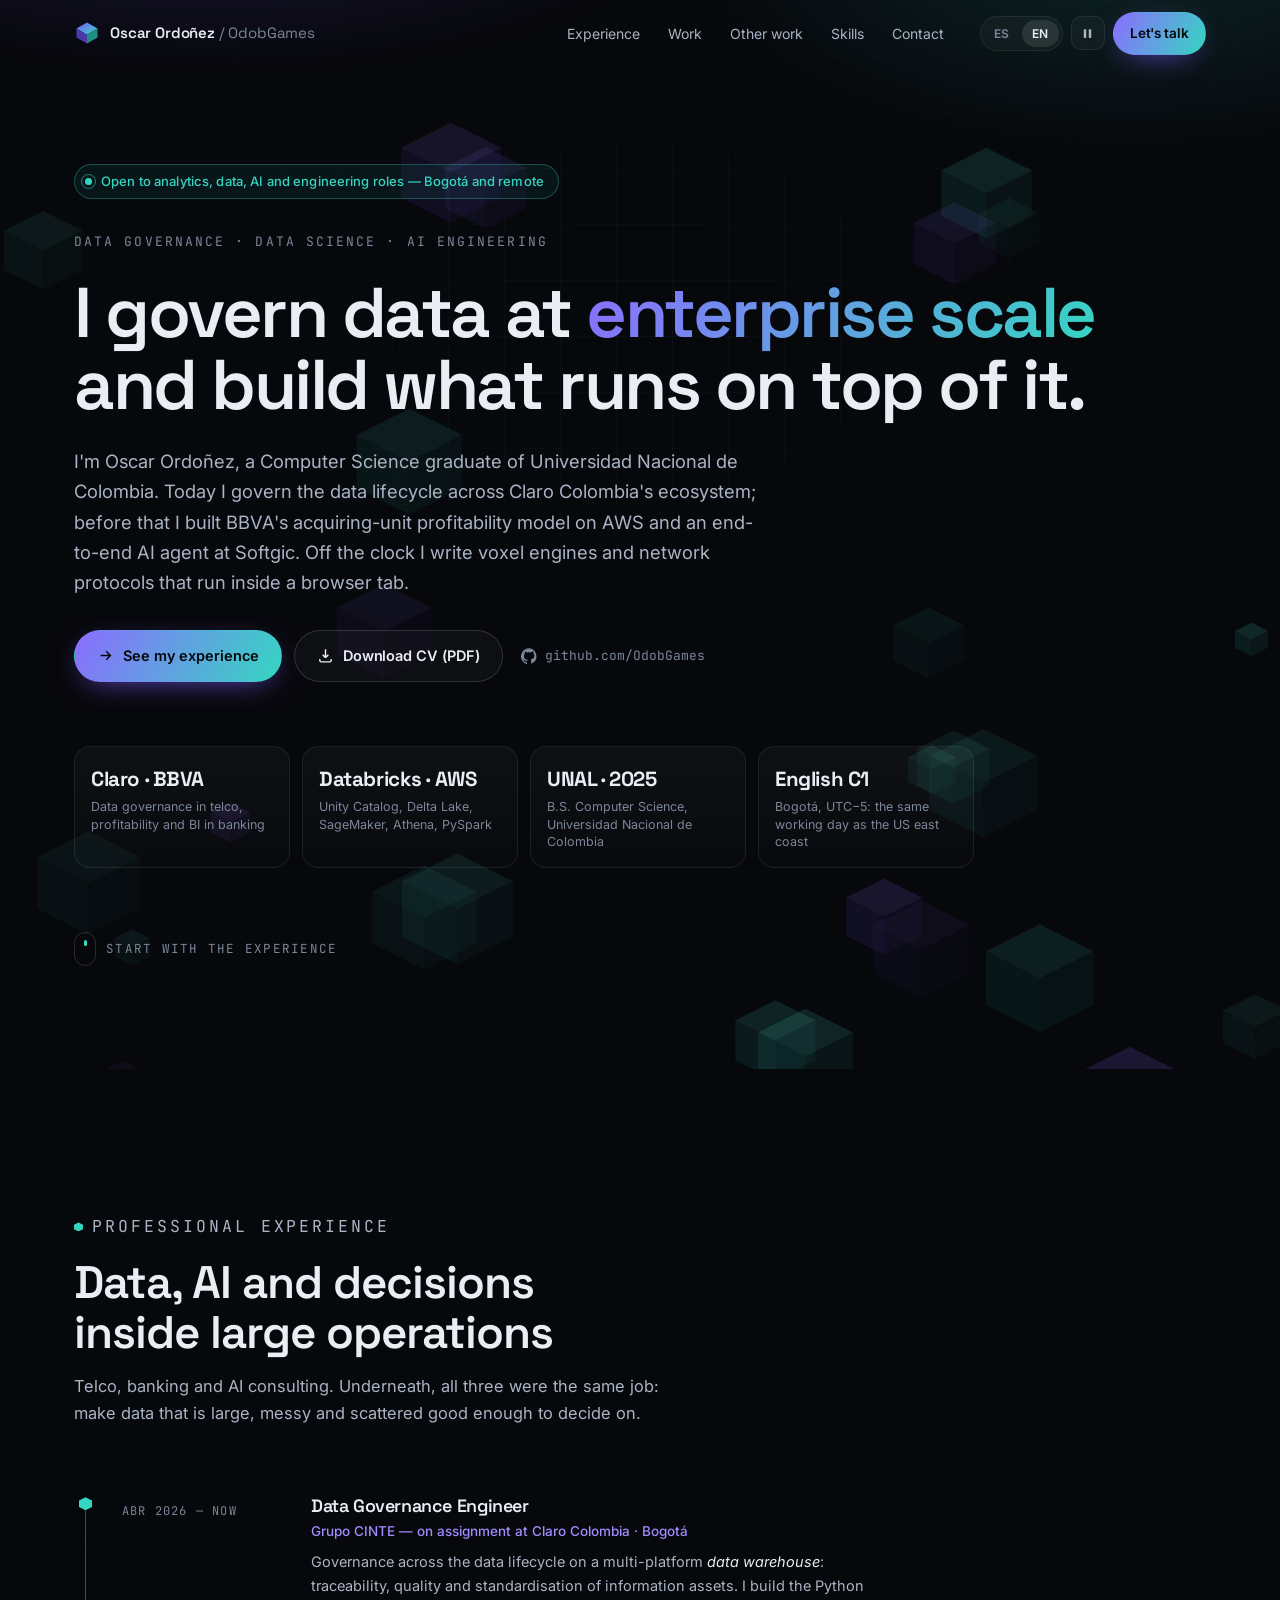
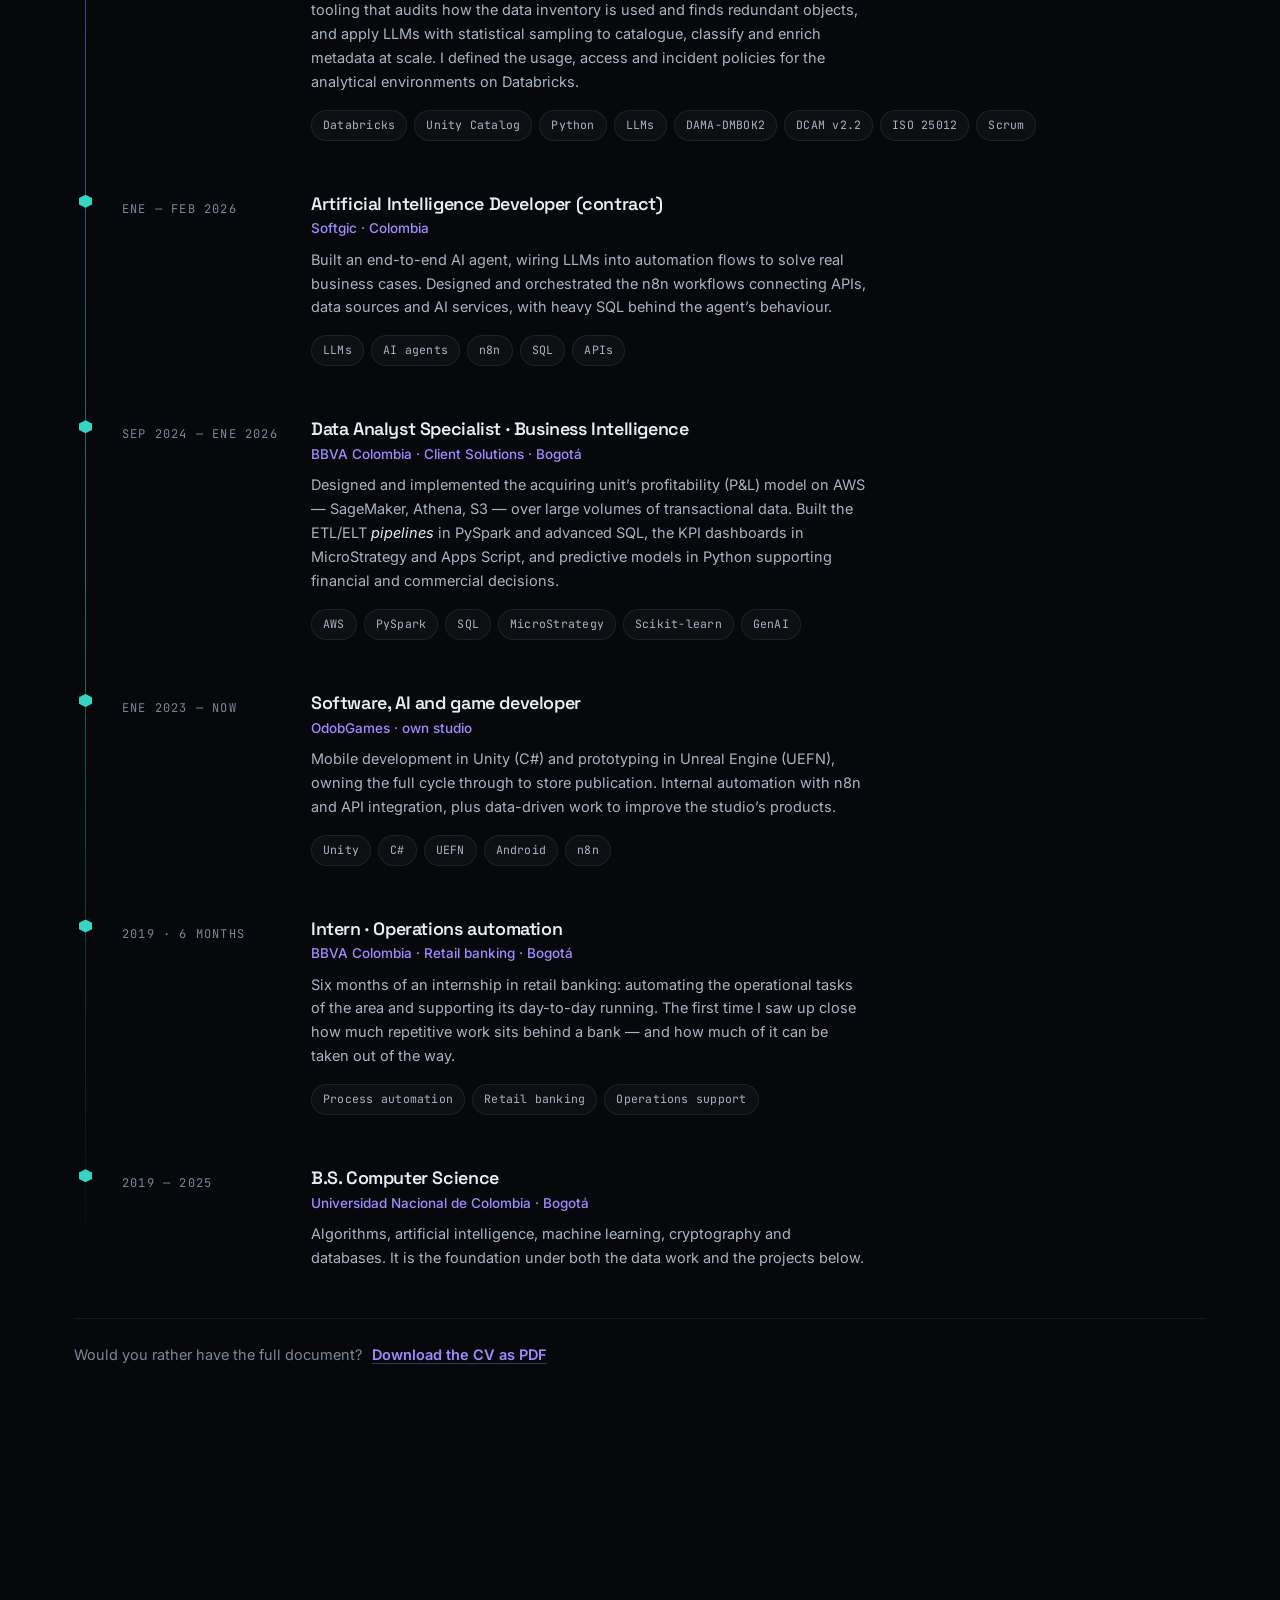
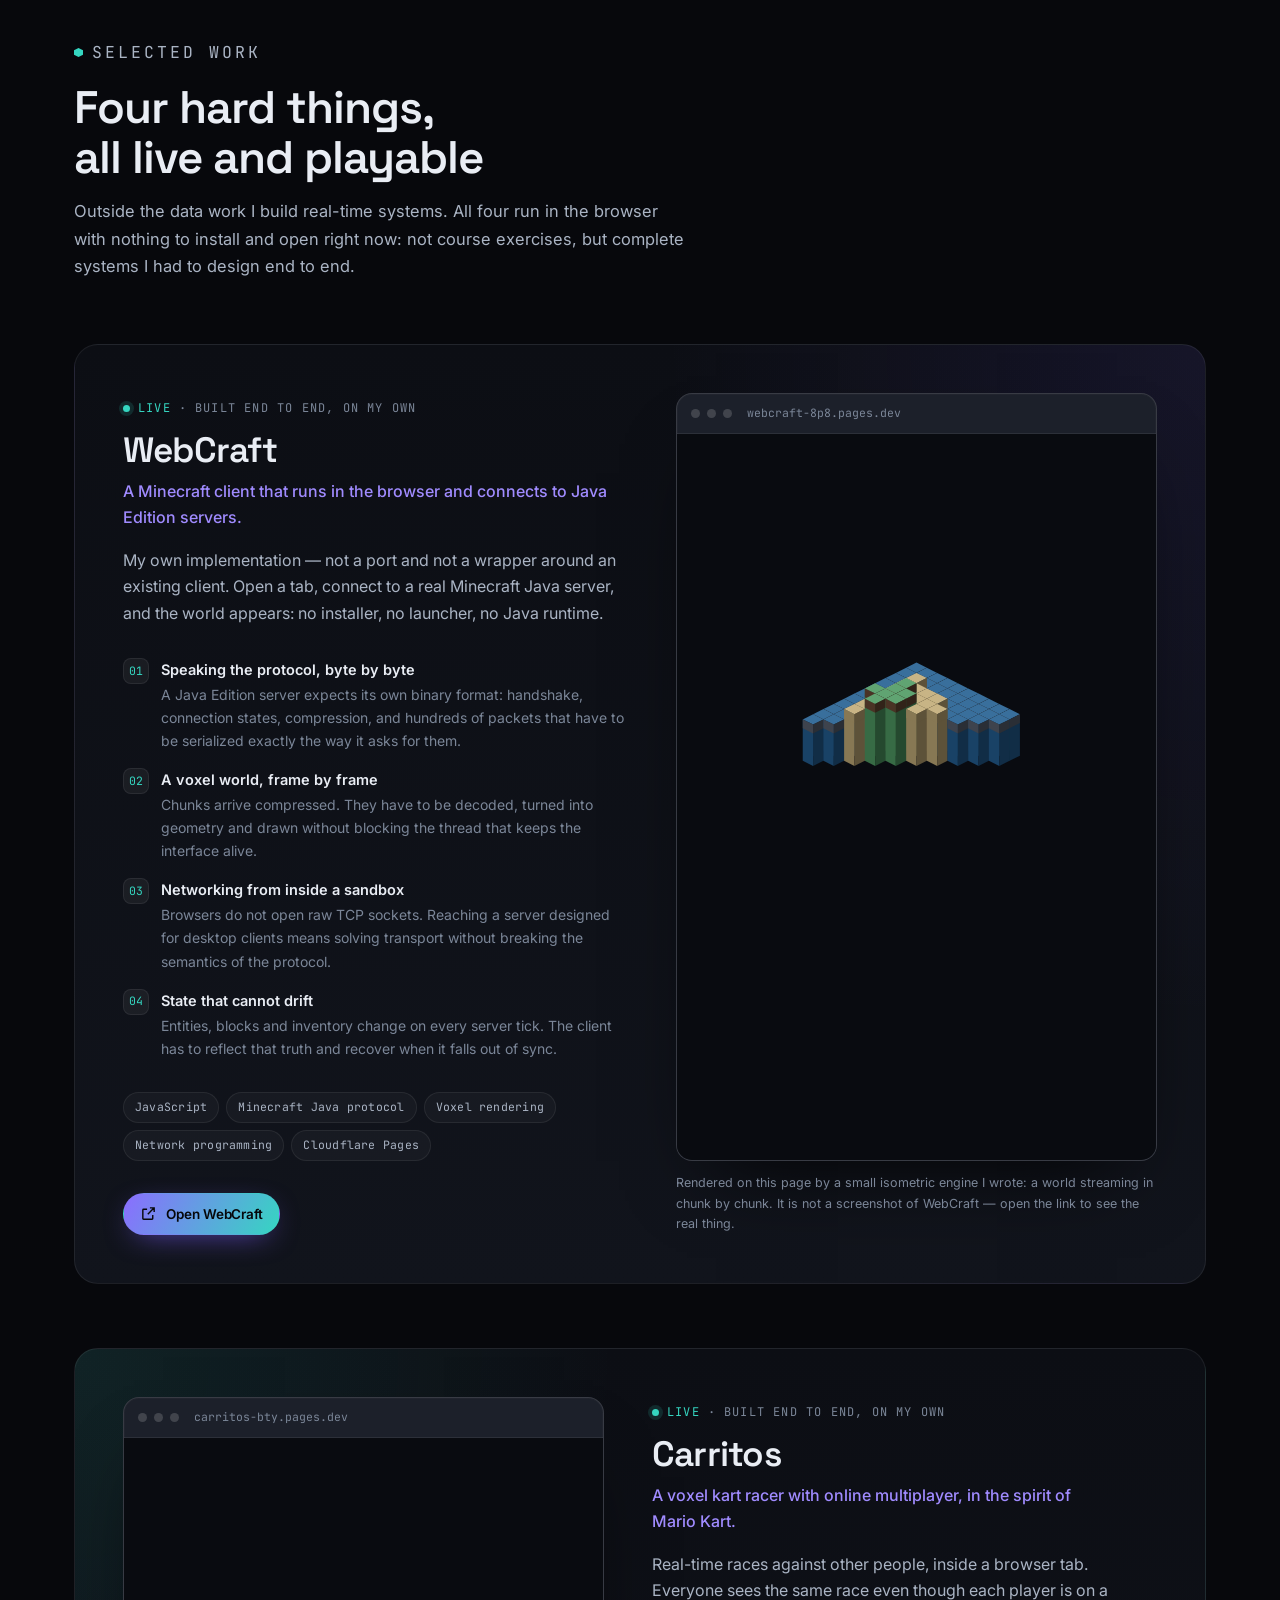
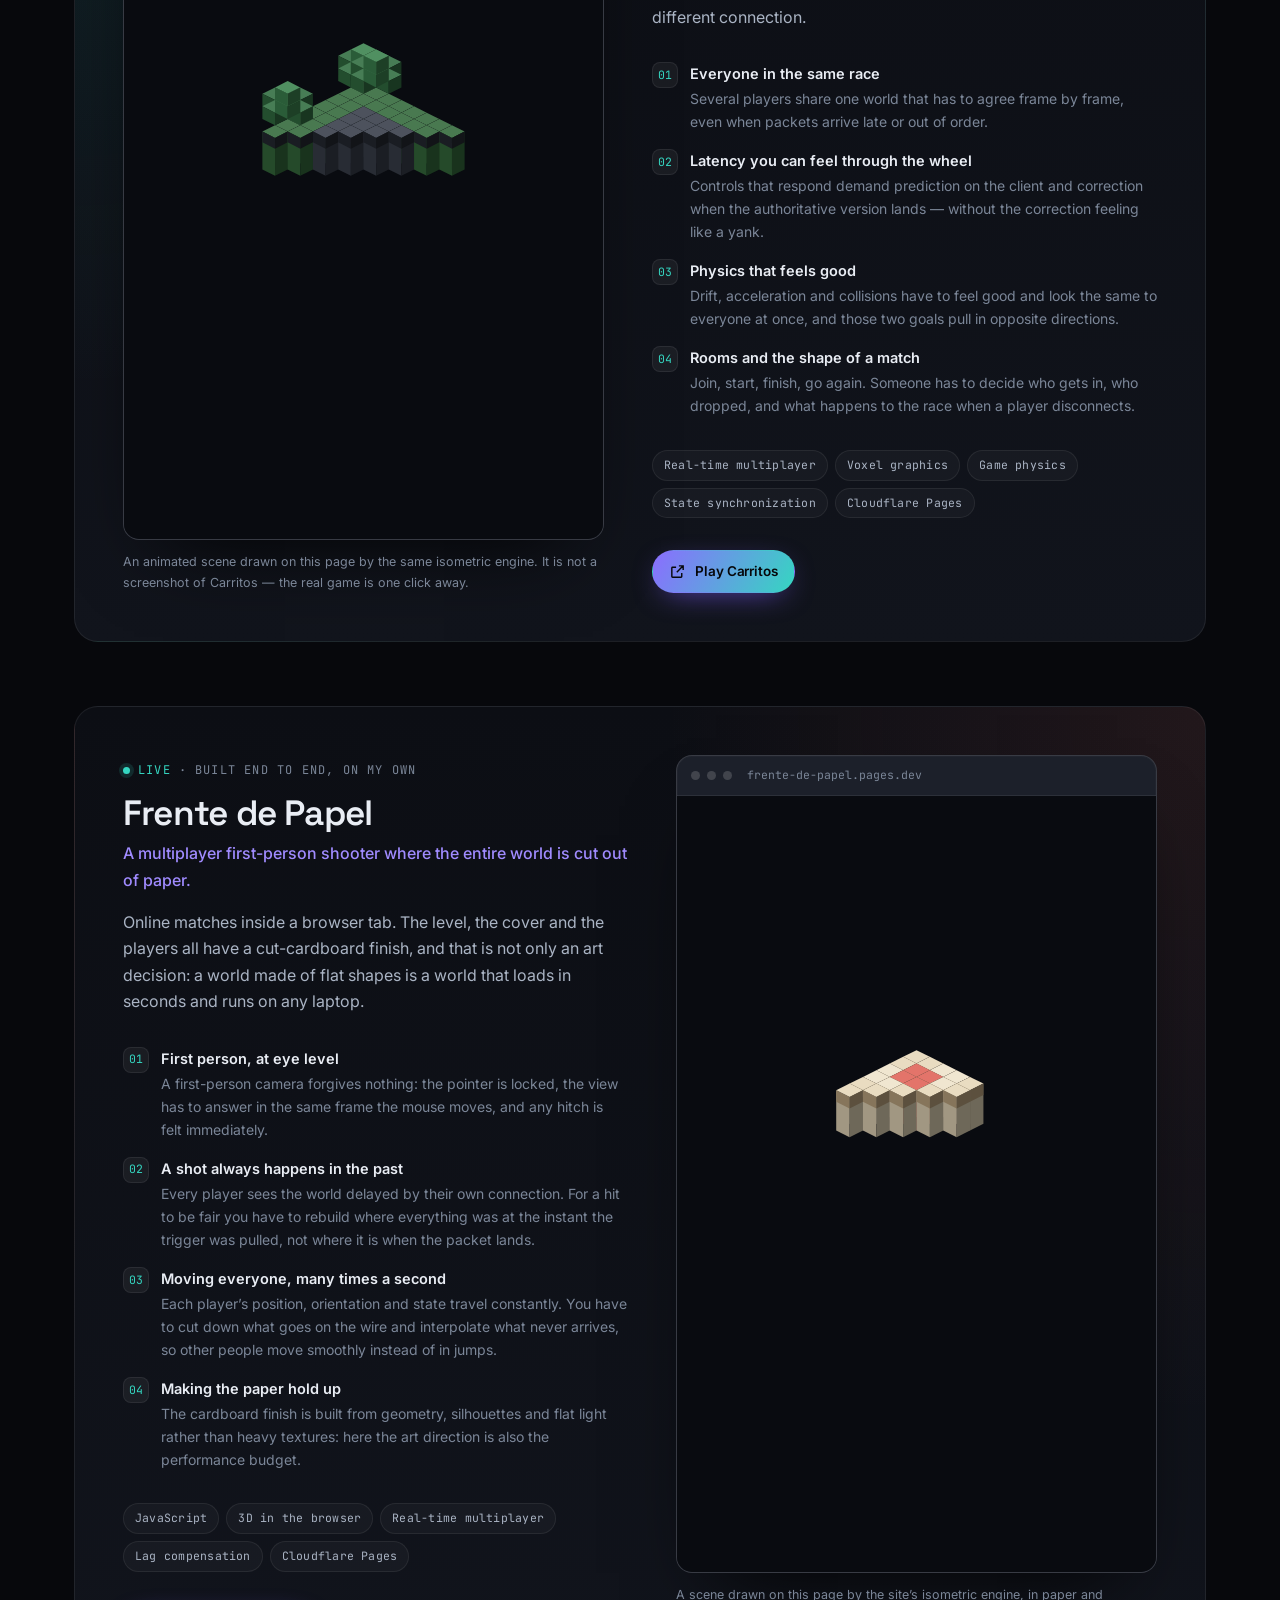
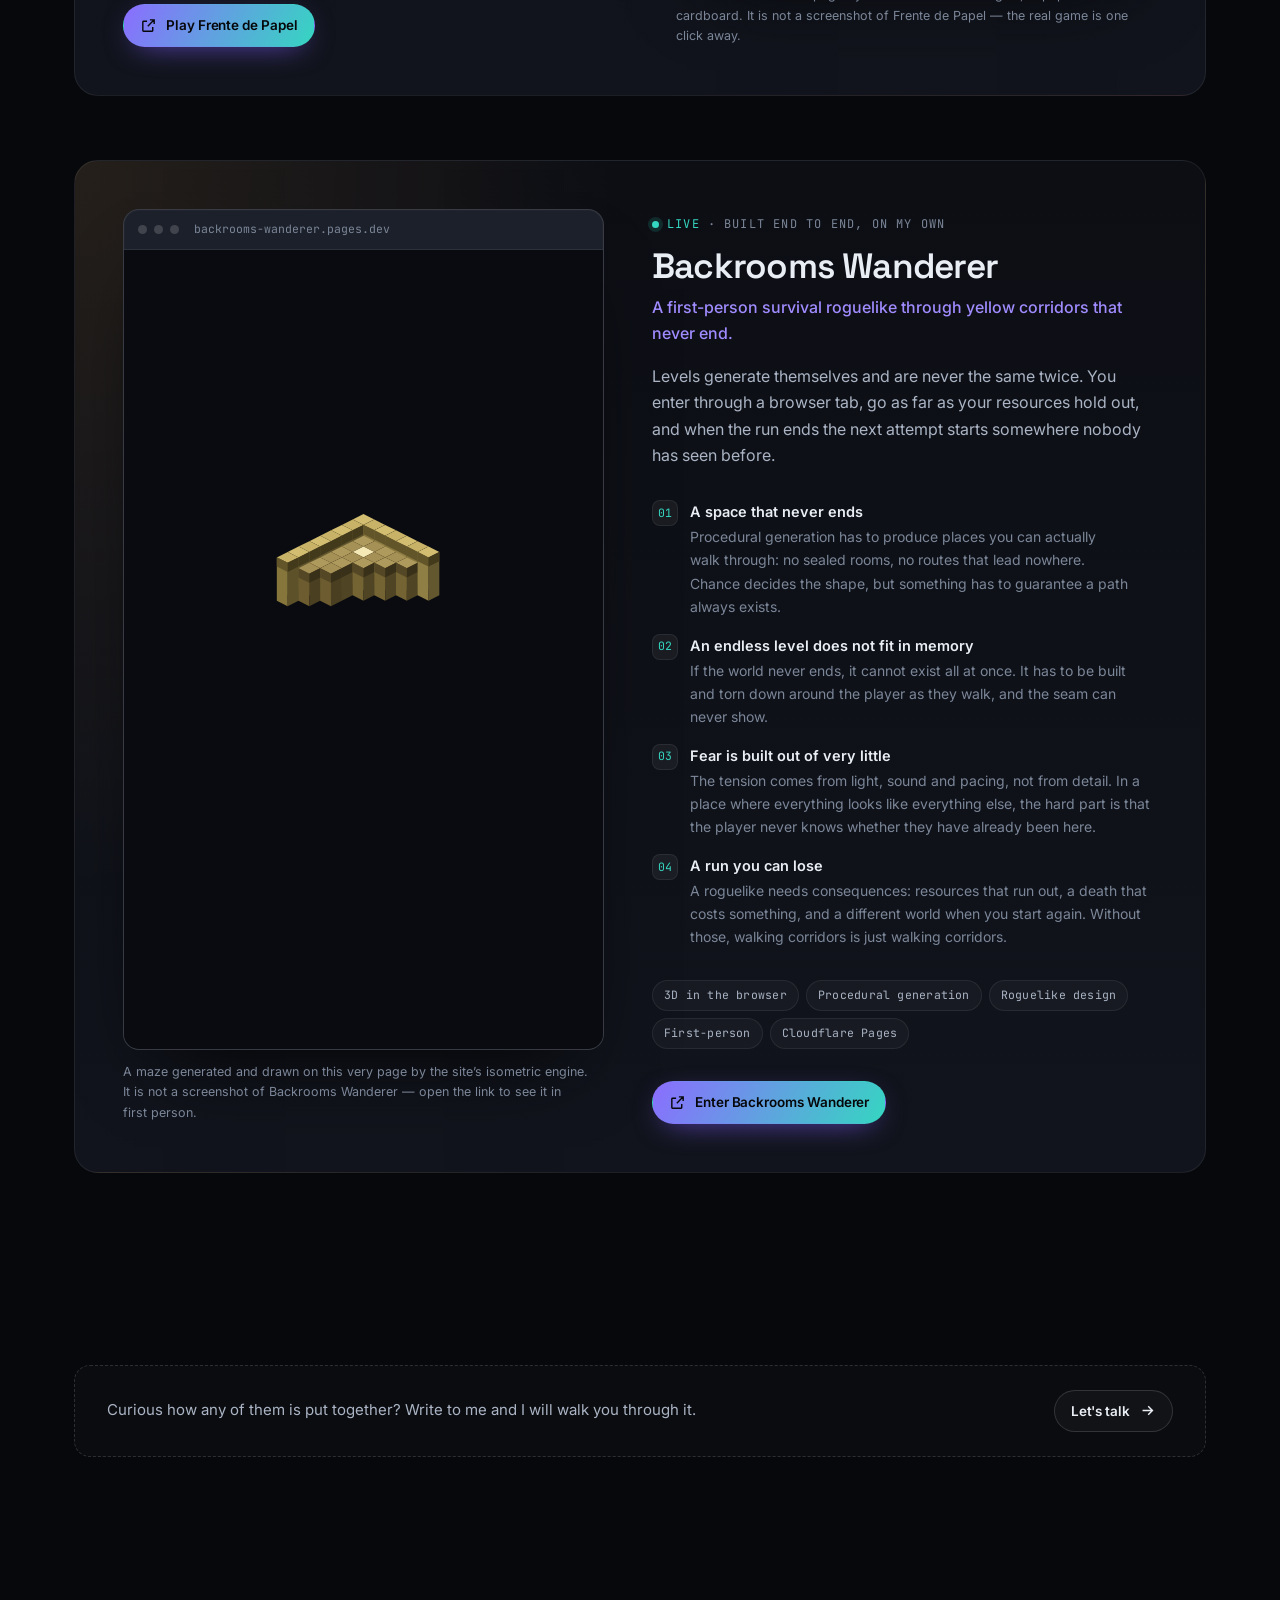
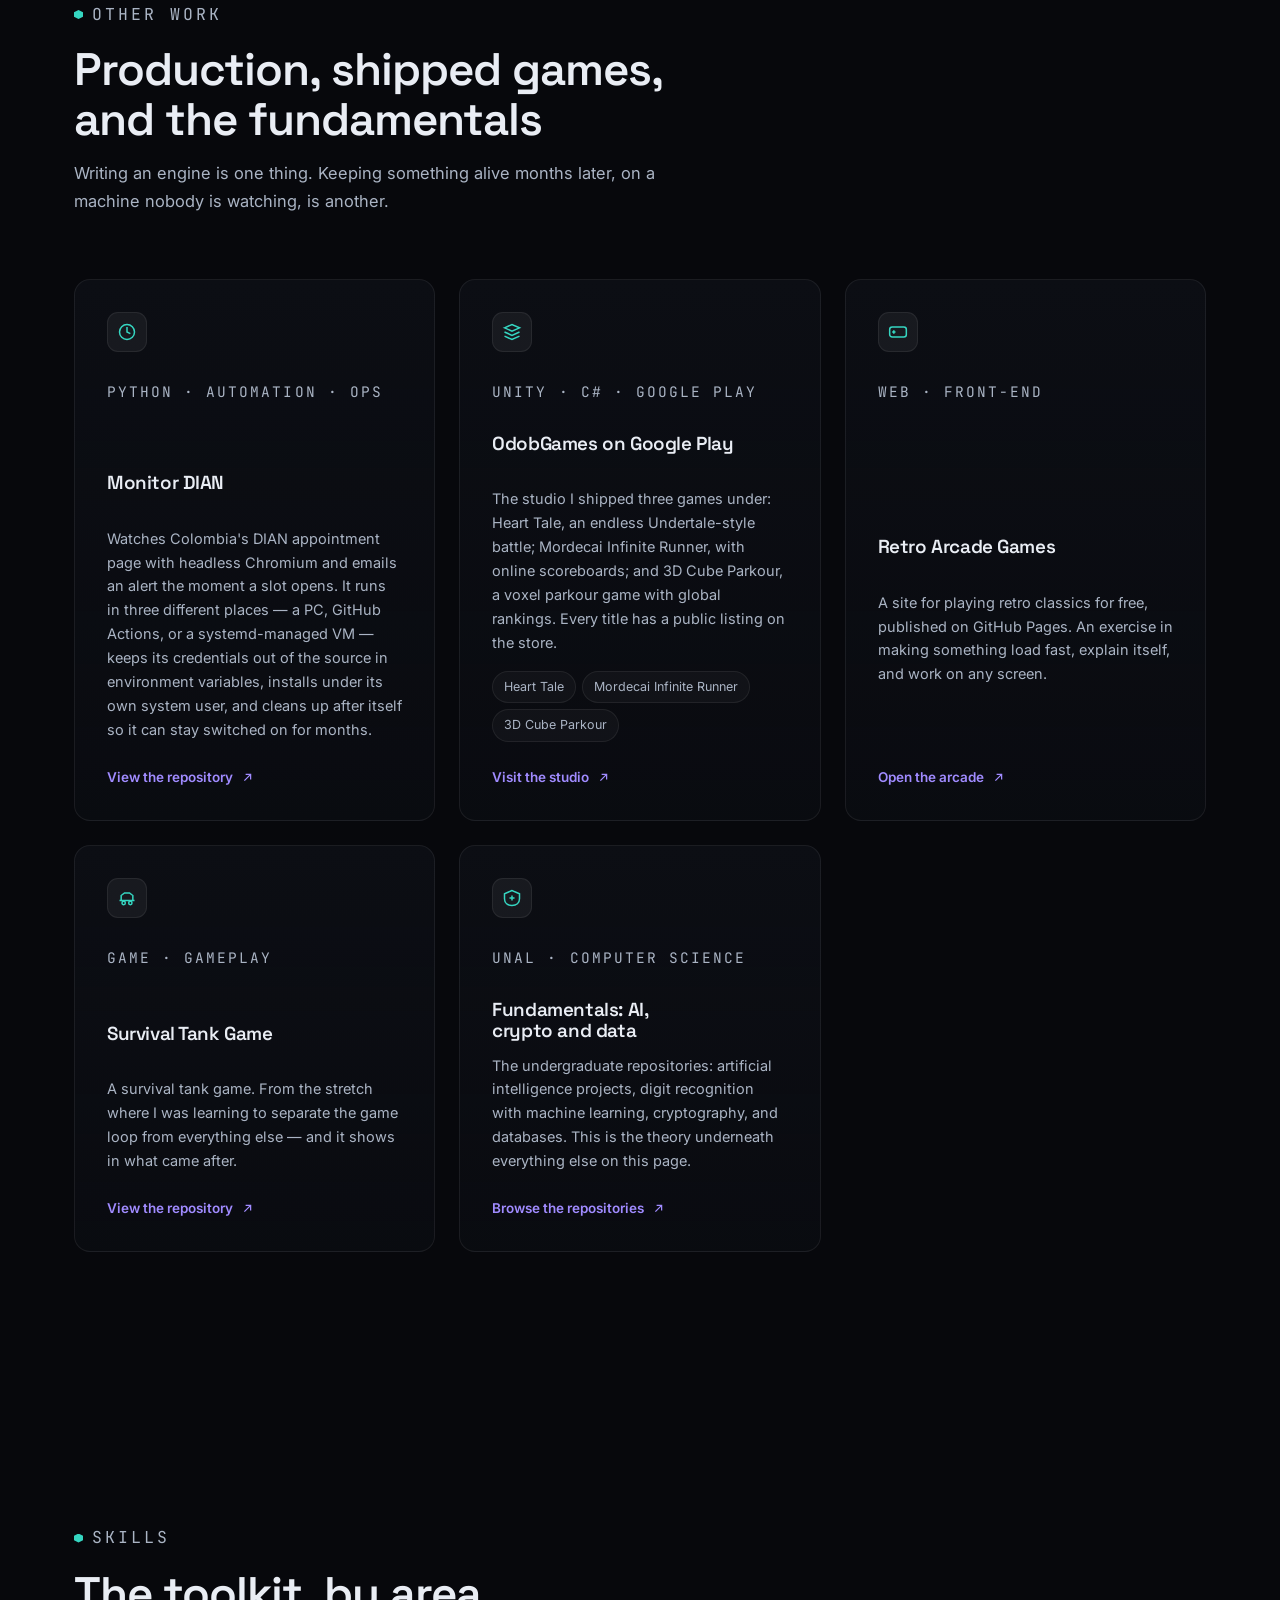
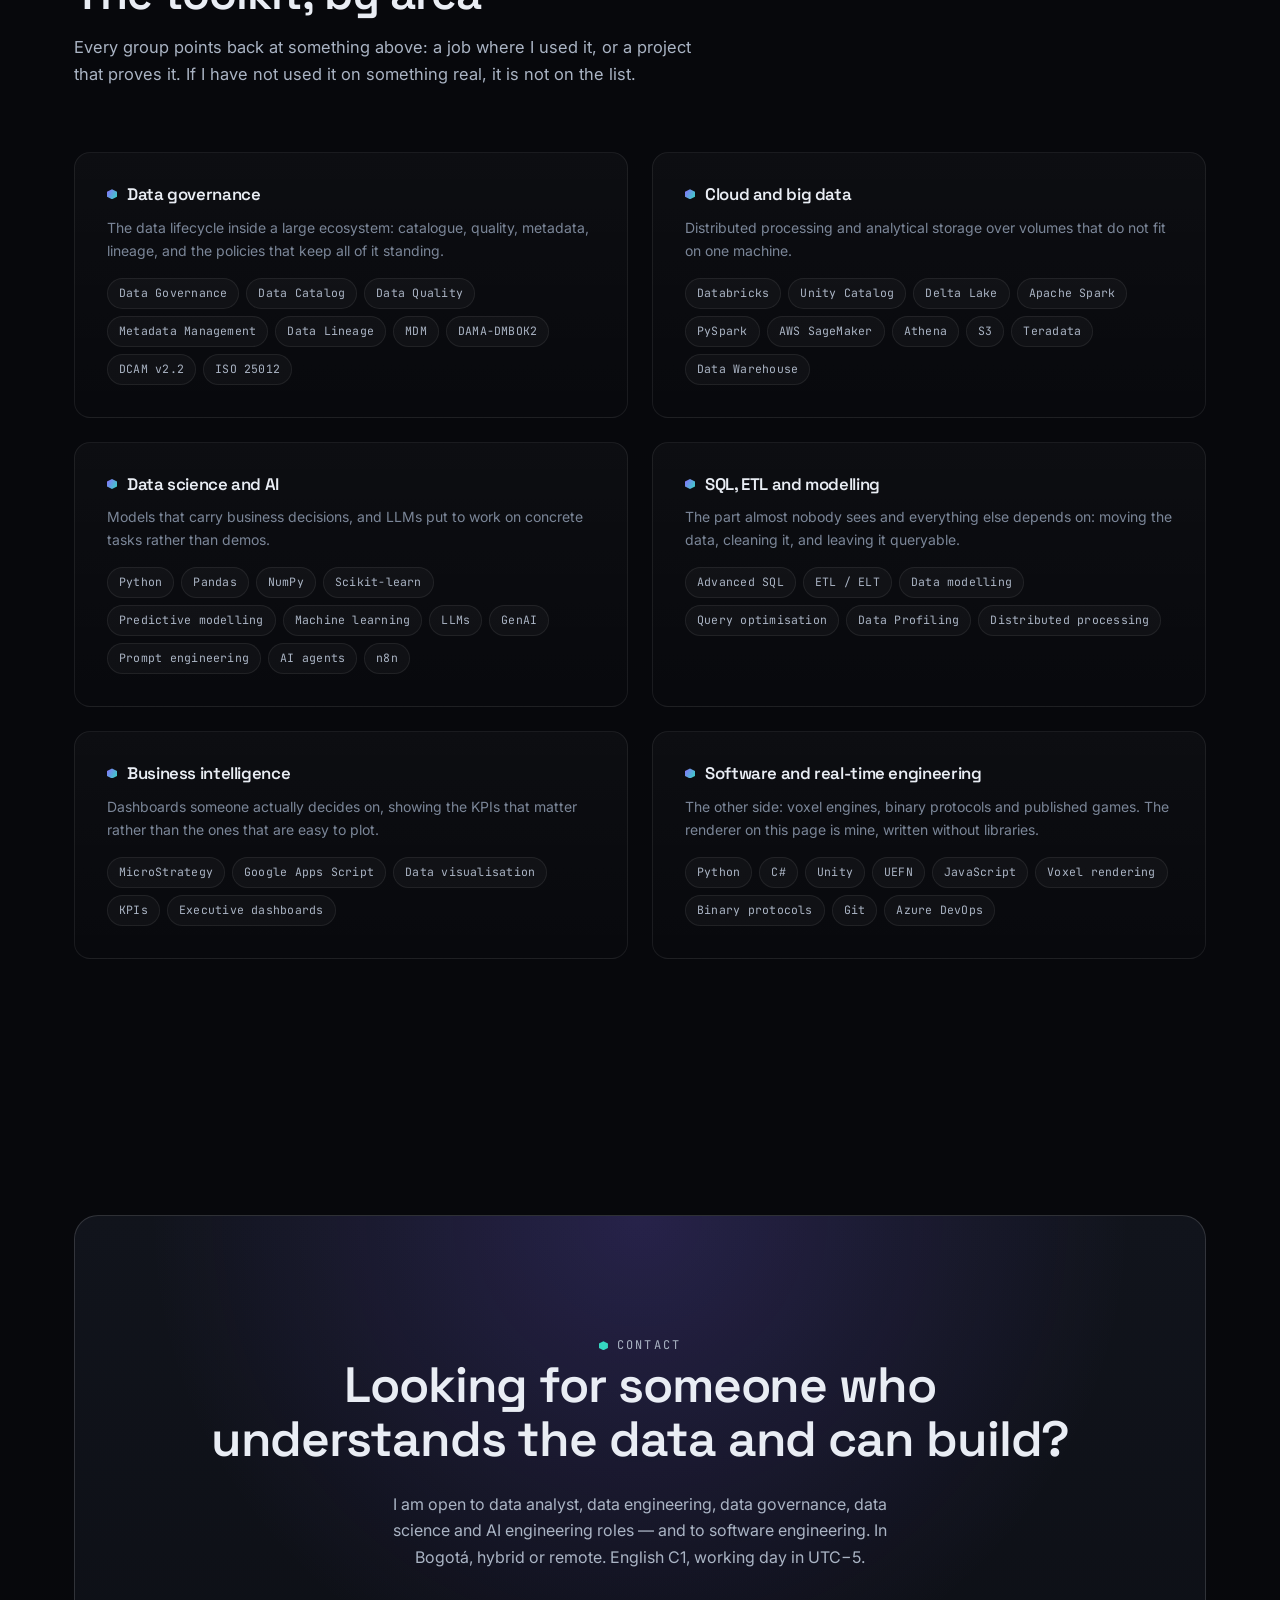
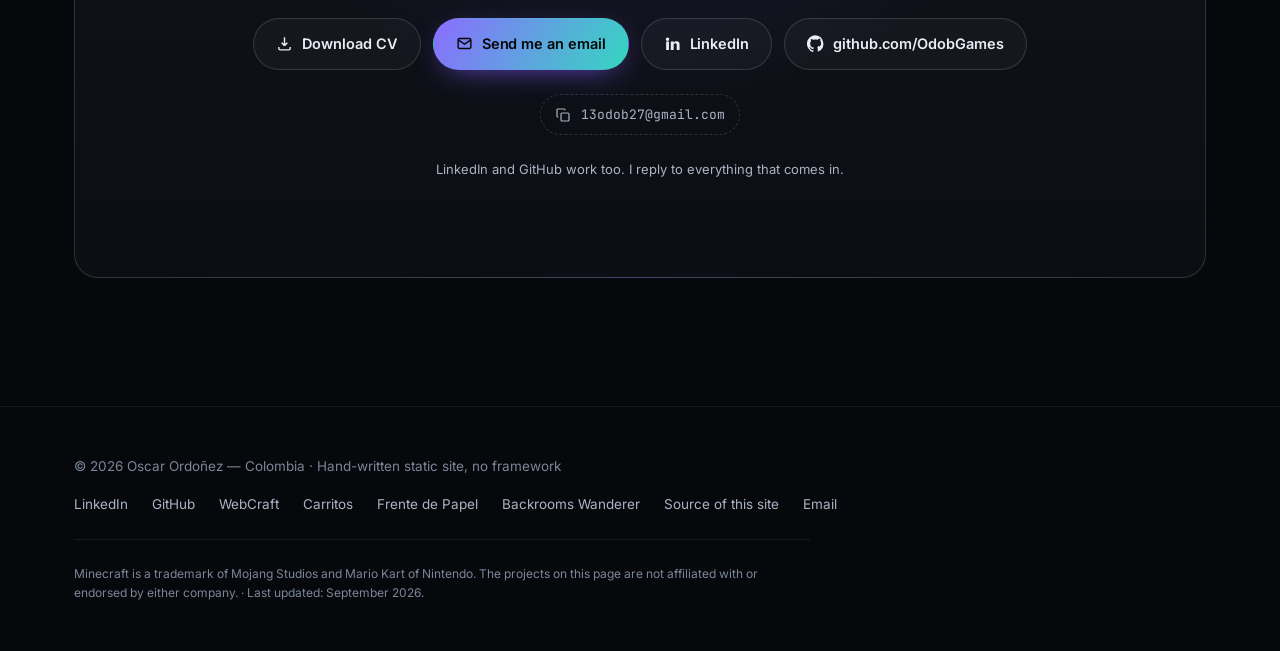
==== commit 20332574: "Add the 2019 BBVA internship to the experience timeline Six months as an intern in retail banking, a" ====
--- a/index.html
+++ b/index.html
@@ -303,10 +303,26 @@
       </article>
 
       <article class="tl-item" data-reveal>
+        <p class="when">2019 &middot; <span data-i18n="exp.5when">6 meses</span></p>
+        <h3 data-i18n="exp.5t">Practicante &middot; Automatizaci&oacute;n de operaciones</h3>
+        <p class="where" data-i18n="exp.5w">BBVA Colombia &middot; Banca minorista &middot; Bogot&aacute;</p>
+        <p data-i18n="exp.5b">
+          Seis meses de pr&aacute;ctica en banca minorista: automatizaci&oacute;n de tareas operativas del
+          &aacute;rea y soporte a su operaci&oacute;n diaria. La primera vez que vi de cerca cu&aacute;nto trabajo
+          repetitivo hay detr&aacute;s de un banco, y cu&aacute;nto de eso se puede quitar de en medio.
+        </p>
+        <div class="tags">
+          <span class="tag" data-i18n="tag.autoproc">Automatizaci&oacute;n de procesos</span>
+          <span class="tag" data-i18n="tag.retail">Banca minorista</span>
+          <span class="tag" data-i18n="tag.opsupport">Soporte operativo</span>
+        </div>
+      </article>
+
+      <article class="tl-item" data-reveal>
         <p class="when">2019 &mdash; 2025</p>
-        <h3 data-i18n="exp.5t">Ciencias de la Computaci&oacute;n (B.S.)</h3>
-        <p class="where" data-i18n="exp.5w">Universidad Nacional de Colombia &middot; Bogot&aacute;</p>
-        <p data-i18n="exp.5b">
+        <h3 data-i18n="exp.6t">Ciencias de la Computaci&oacute;n (B.S.)</h3>
+        <p class="where" data-i18n="exp.6w">Universidad Nacional de Colombia &middot; Bogot&aacute;</p>
+        <p data-i18n="exp.6b">
           Algoritmos, inteligencia artificial, aprendizaje autom&aacute;tico, criptograf&iacute;a y bases de
           datos. Es la base que sostiene tanto el trabajo con datos como los proyectos de m&aacute;s abajo.
         </p>
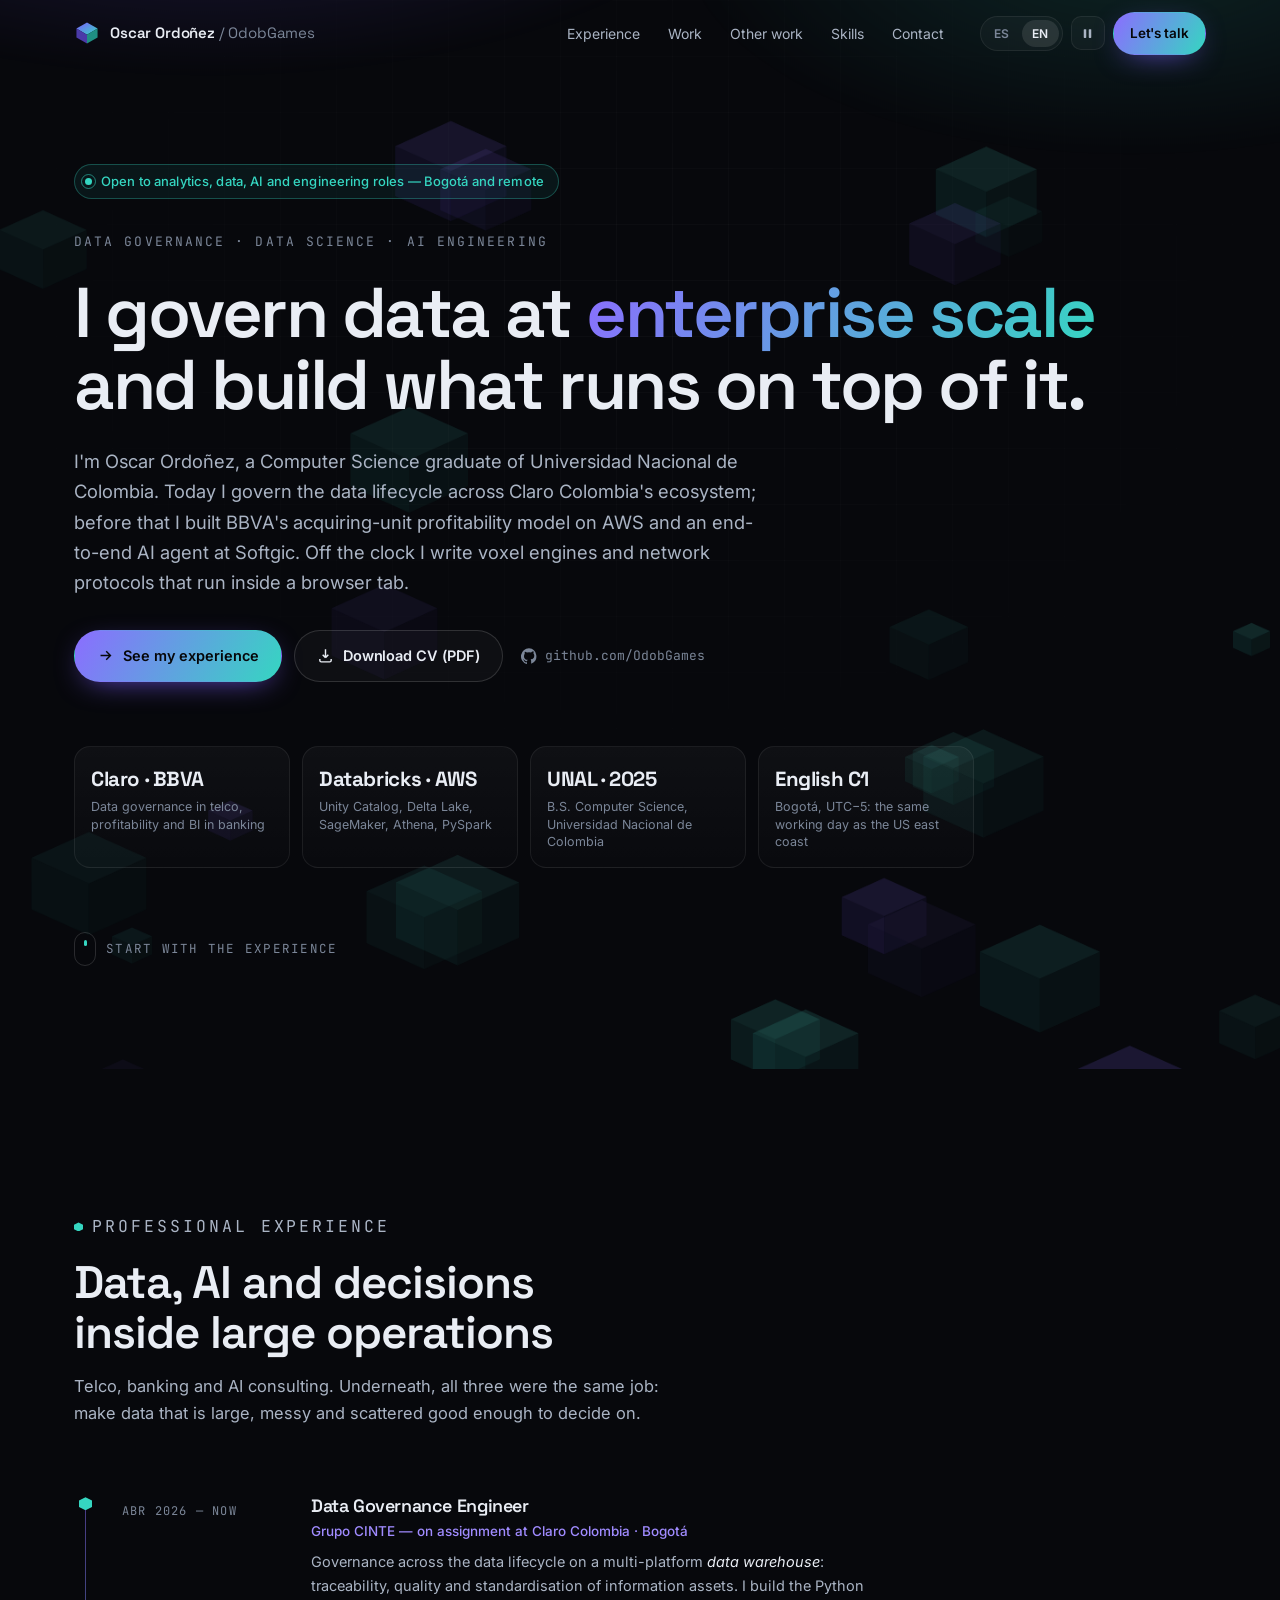
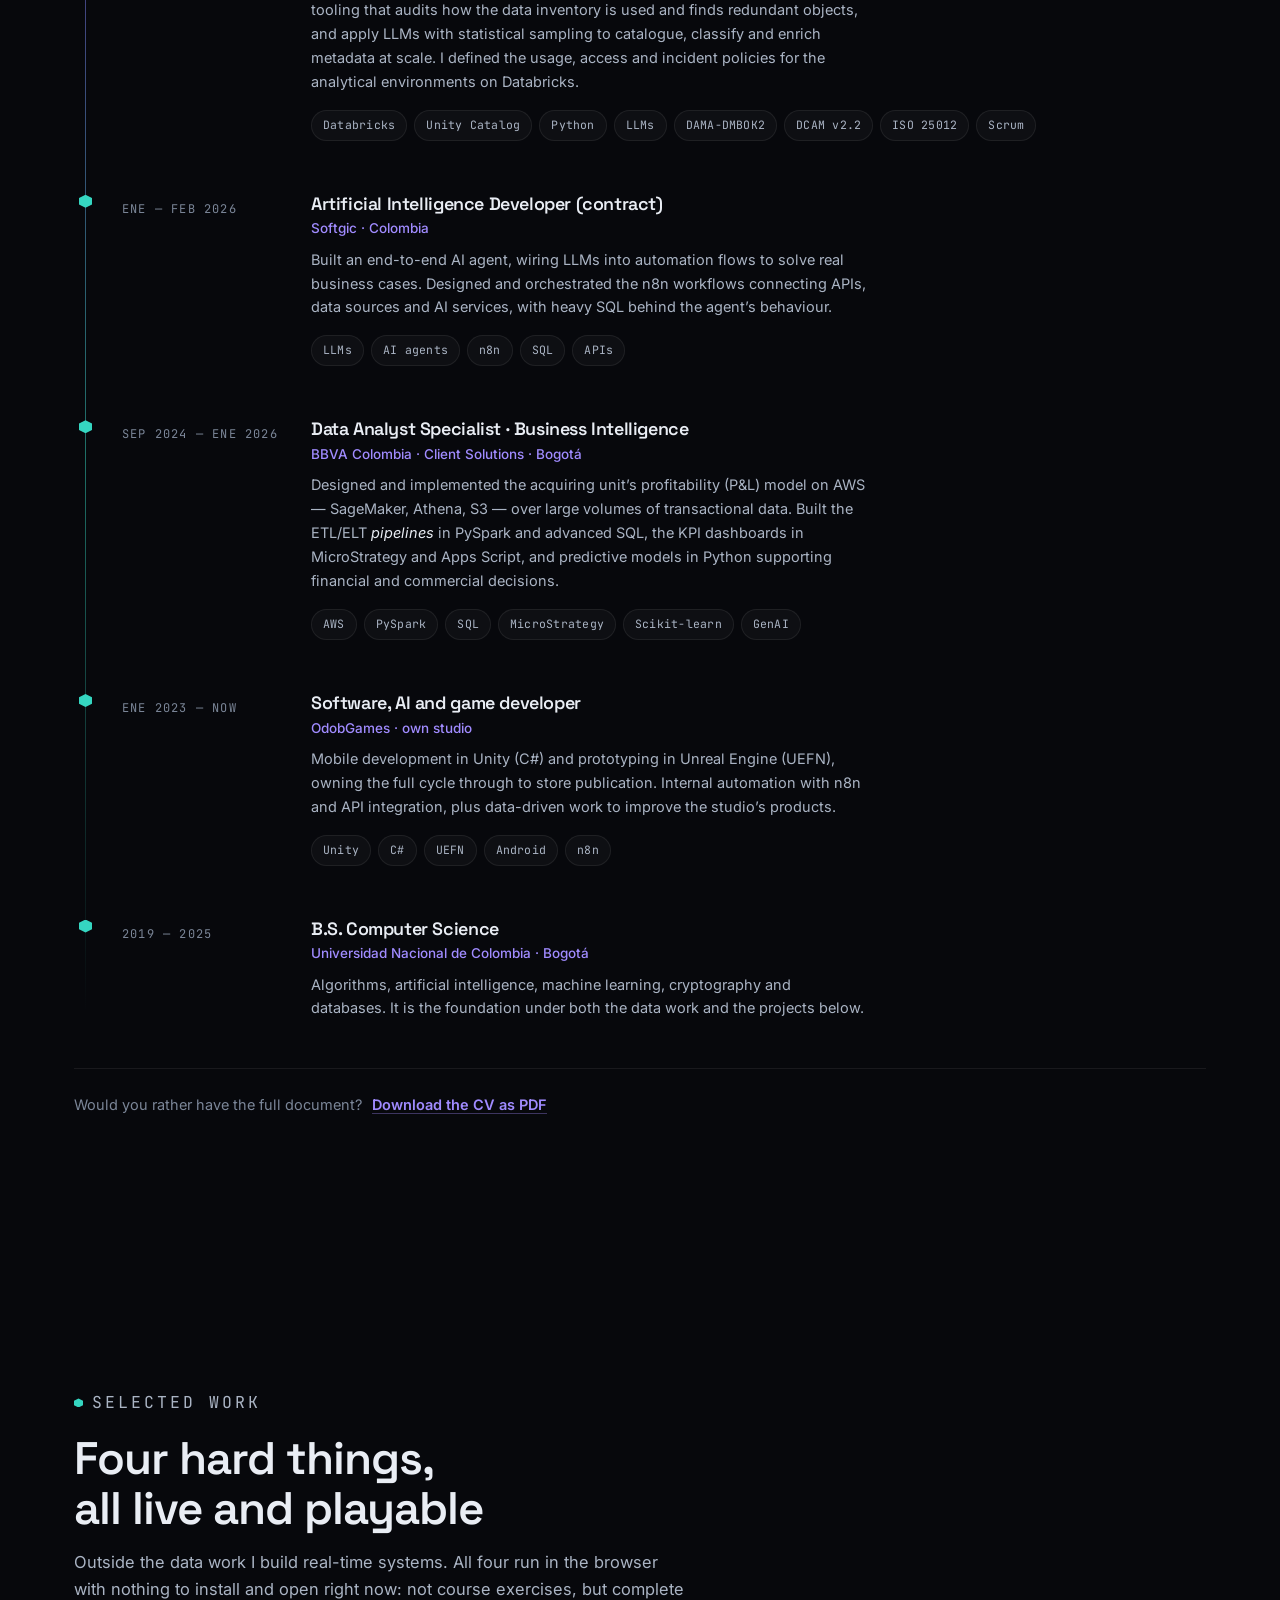
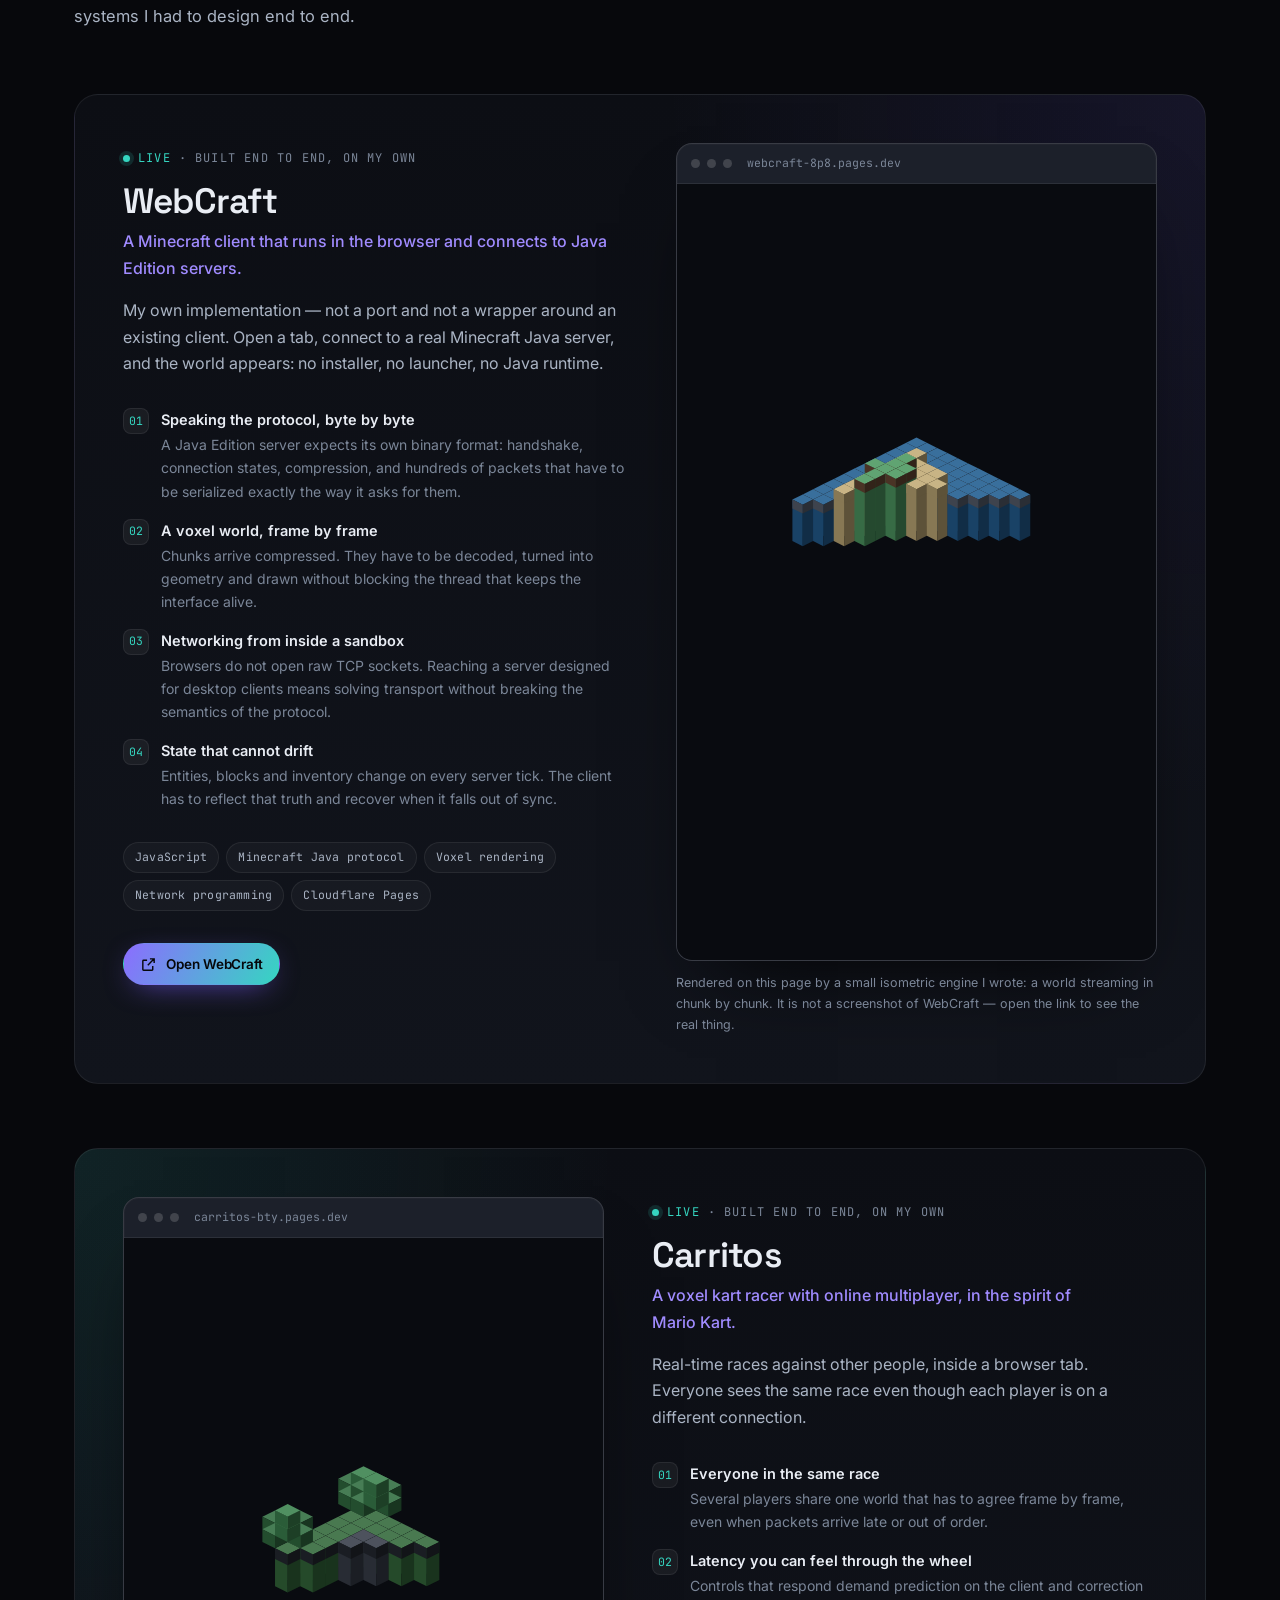
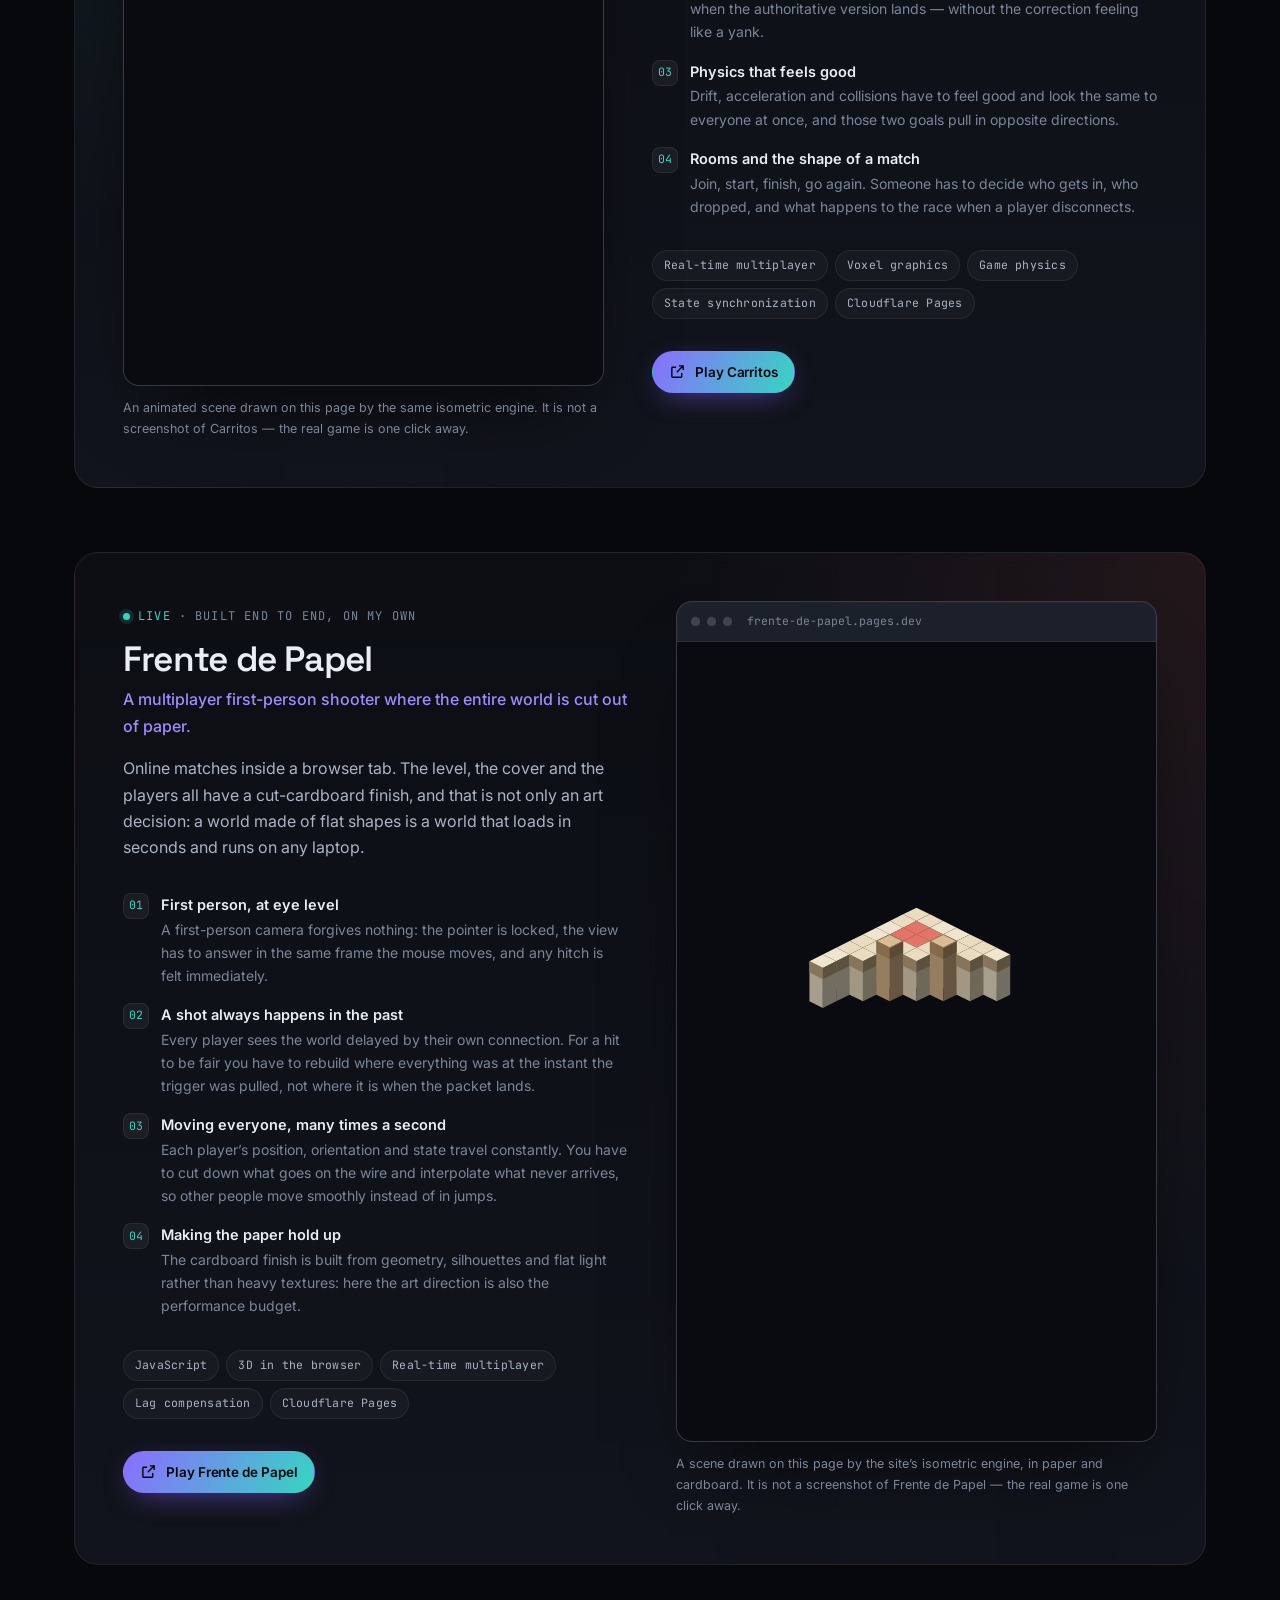
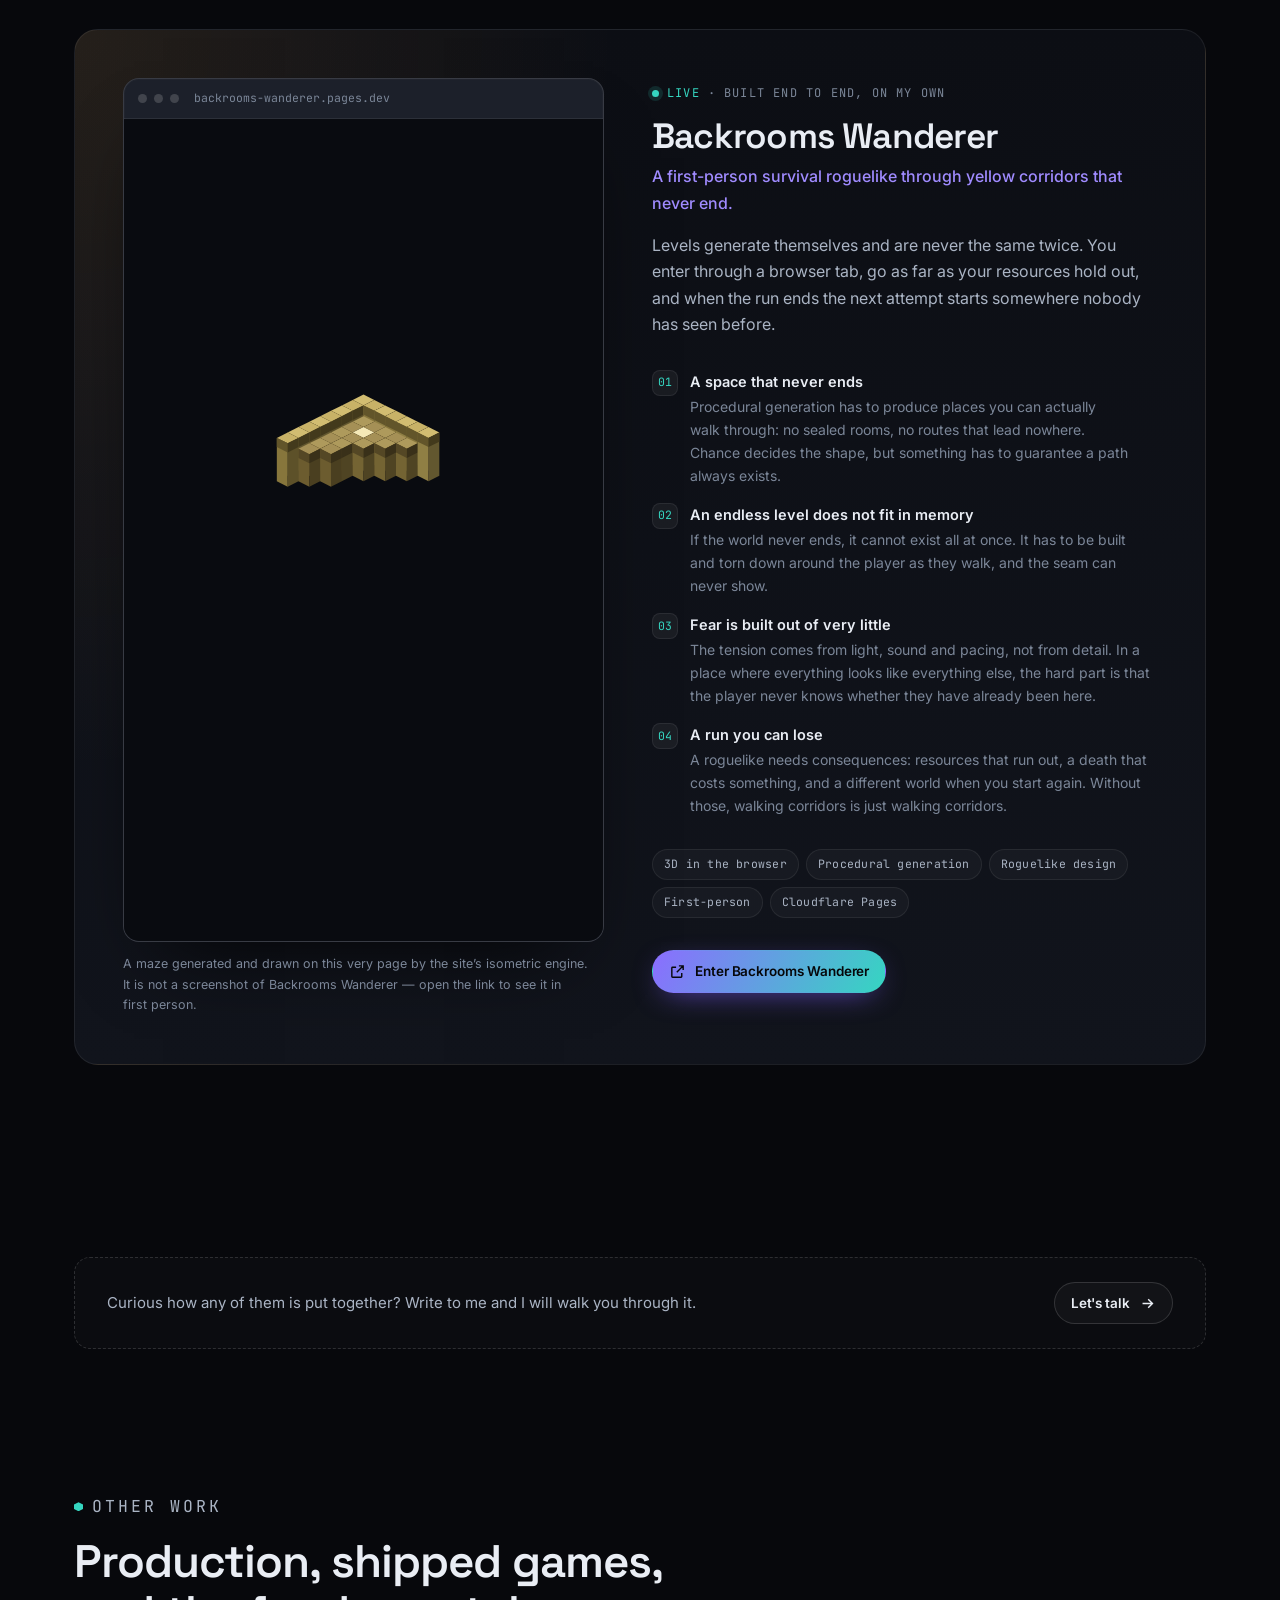
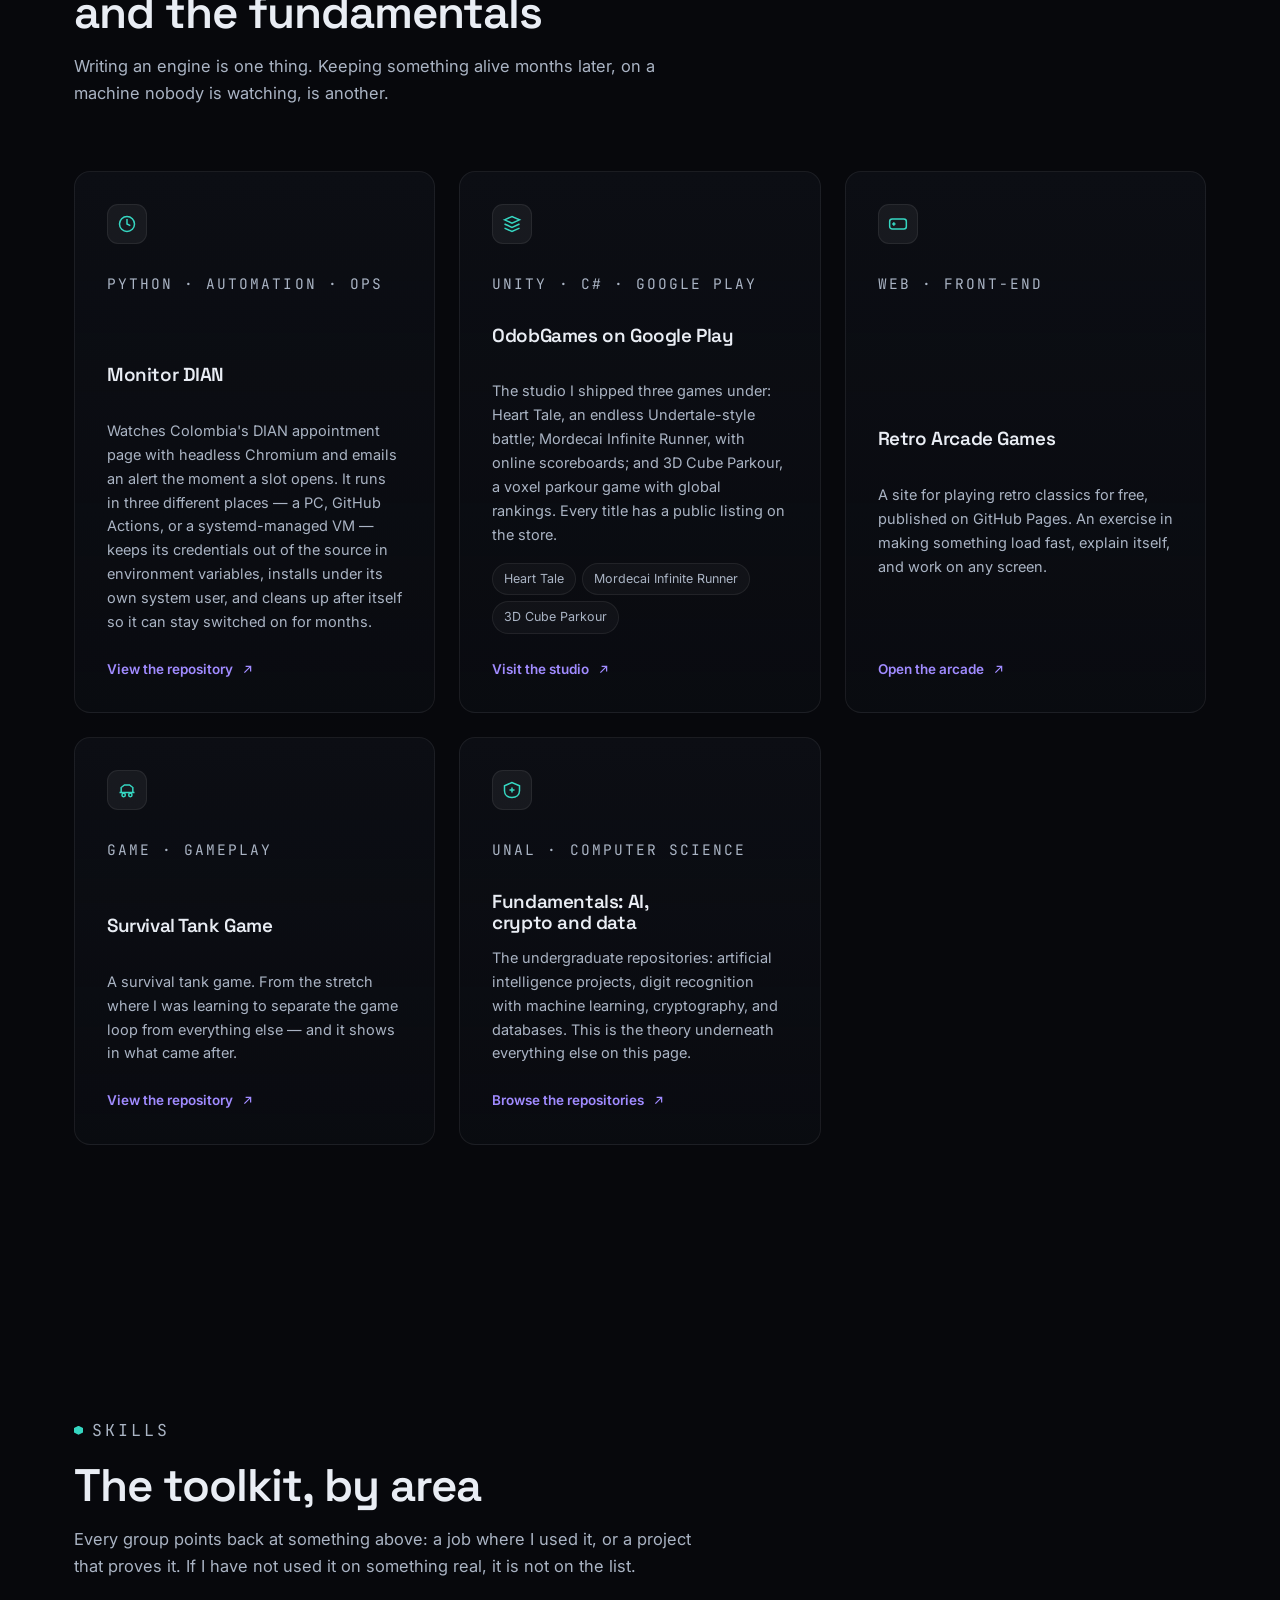
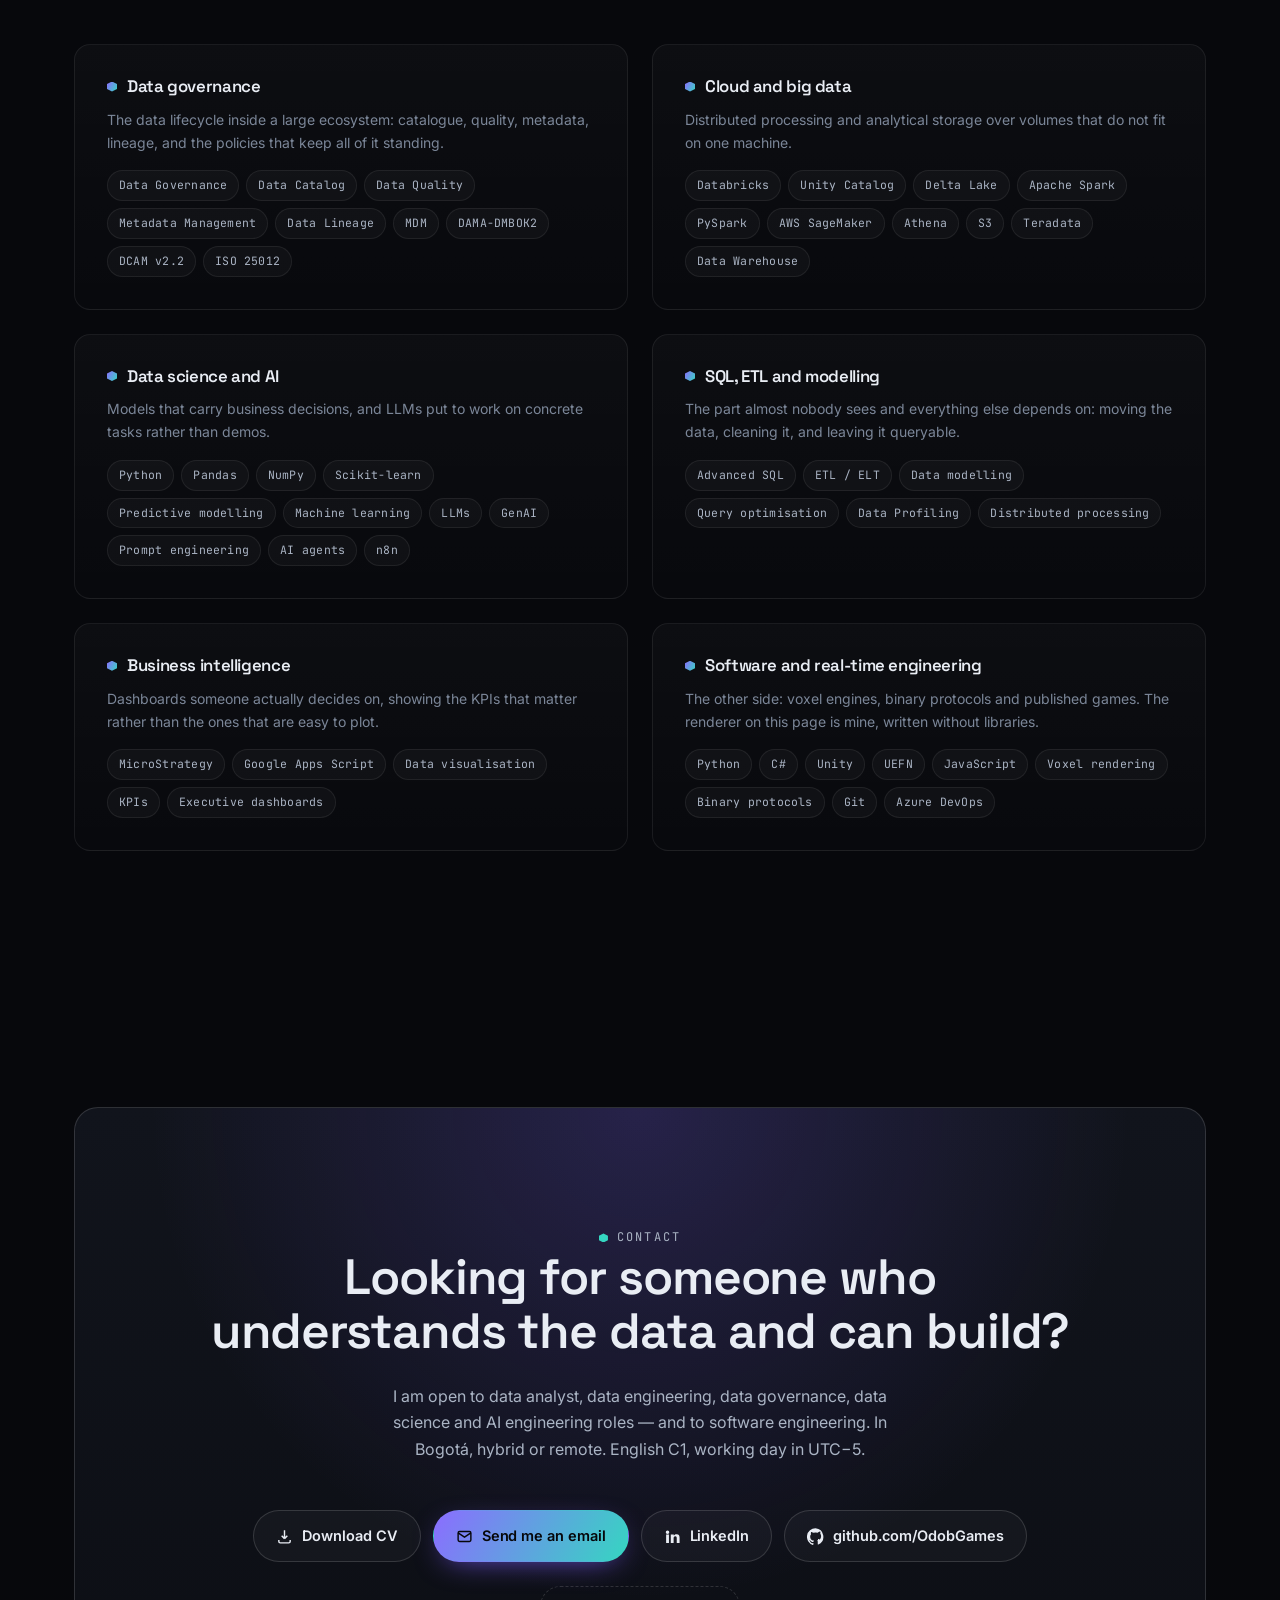
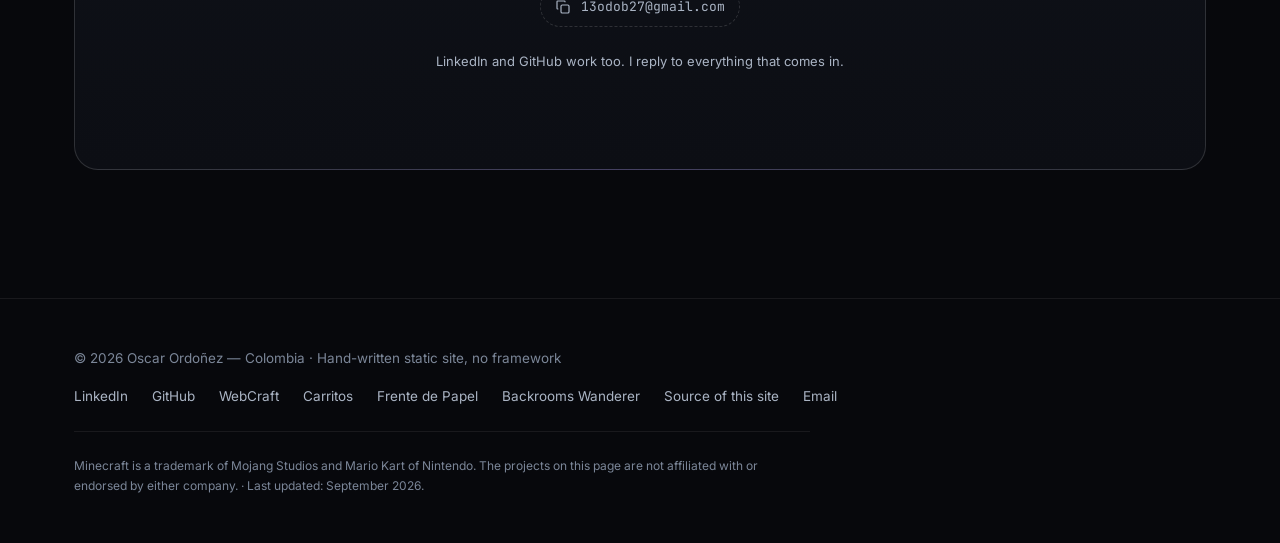
==== commit ef7e70c0: "Revert "Add the 2019 BBVA internship to the experience timeline" This reverts commit 20332574f72a3fa" ====
--- a/index.html
+++ b/index.html
@@ -303,26 +303,10 @@
       </article>
 
       <article class="tl-item" data-reveal>
-        <p class="when">2019 &middot; <span data-i18n="exp.5when">6 meses</span></p>
-        <h3 data-i18n="exp.5t">Practicante &middot; Automatizaci&oacute;n de operaciones</h3>
-        <p class="where" data-i18n="exp.5w">BBVA Colombia &middot; Banca minorista &middot; Bogot&aacute;</p>
+        <p class="when">2019 &mdash; 2025</p>
+        <h3 data-i18n="exp.5t">Ciencias de la Computaci&oacute;n (B.S.)</h3>
+        <p class="where" data-i18n="exp.5w">Universidad Nacional de Colombia &middot; Bogot&aacute;</p>
         <p data-i18n="exp.5b">
-          Seis meses de pr&aacute;ctica en banca minorista: automatizaci&oacute;n de tareas operativas del
-          &aacute;rea y soporte a su operaci&oacute;n diaria. La primera vez que vi de cerca cu&aacute;nto trabajo
-          repetitivo hay detr&aacute;s de un banco, y cu&aacute;nto de eso se puede quitar de en medio.
-        </p>
-        <div class="tags">
-          <span class="tag" data-i18n="tag.autoproc">Automatizaci&oacute;n de procesos</span>
-          <span class="tag" data-i18n="tag.retail">Banca minorista</span>
-          <span class="tag" data-i18n="tag.opsupport">Soporte operativo</span>
-        </div>
-      </article>
-
-      <article class="tl-item" data-reveal>
-        <p class="when">2019 &mdash; 2025</p>
-        <h3 data-i18n="exp.6t">Ciencias de la Computaci&oacute;n (B.S.)</h3>
-        <p class="where" data-i18n="exp.6w">Universidad Nacional de Colombia &middot; Bogot&aacute;</p>
-        <p data-i18n="exp.6b">
           Algoritmos, inteligencia artificial, aprendizaje autom&aacute;tico, criptograf&iacute;a y bases de
           datos. Es la base que sostiene tanto el trabajo con datos como los proyectos de m&aacute;s abajo.
         </p>
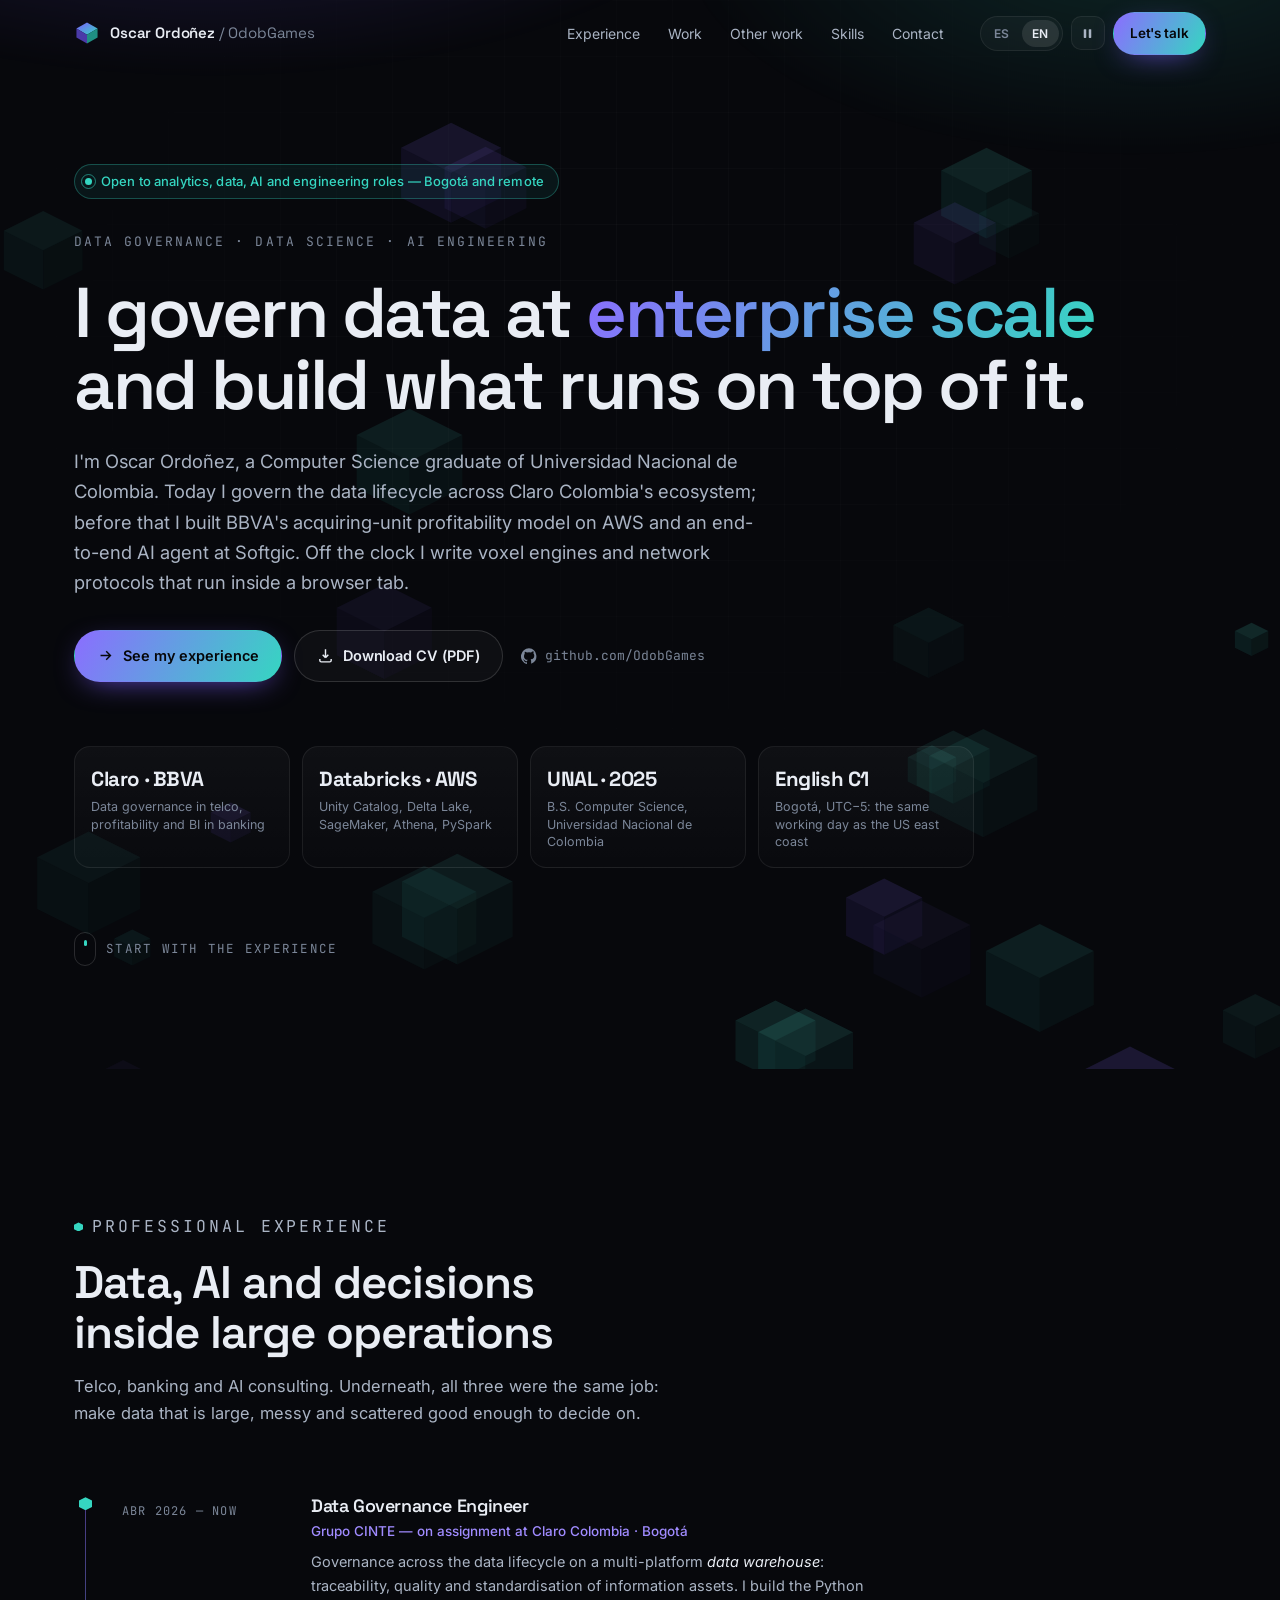
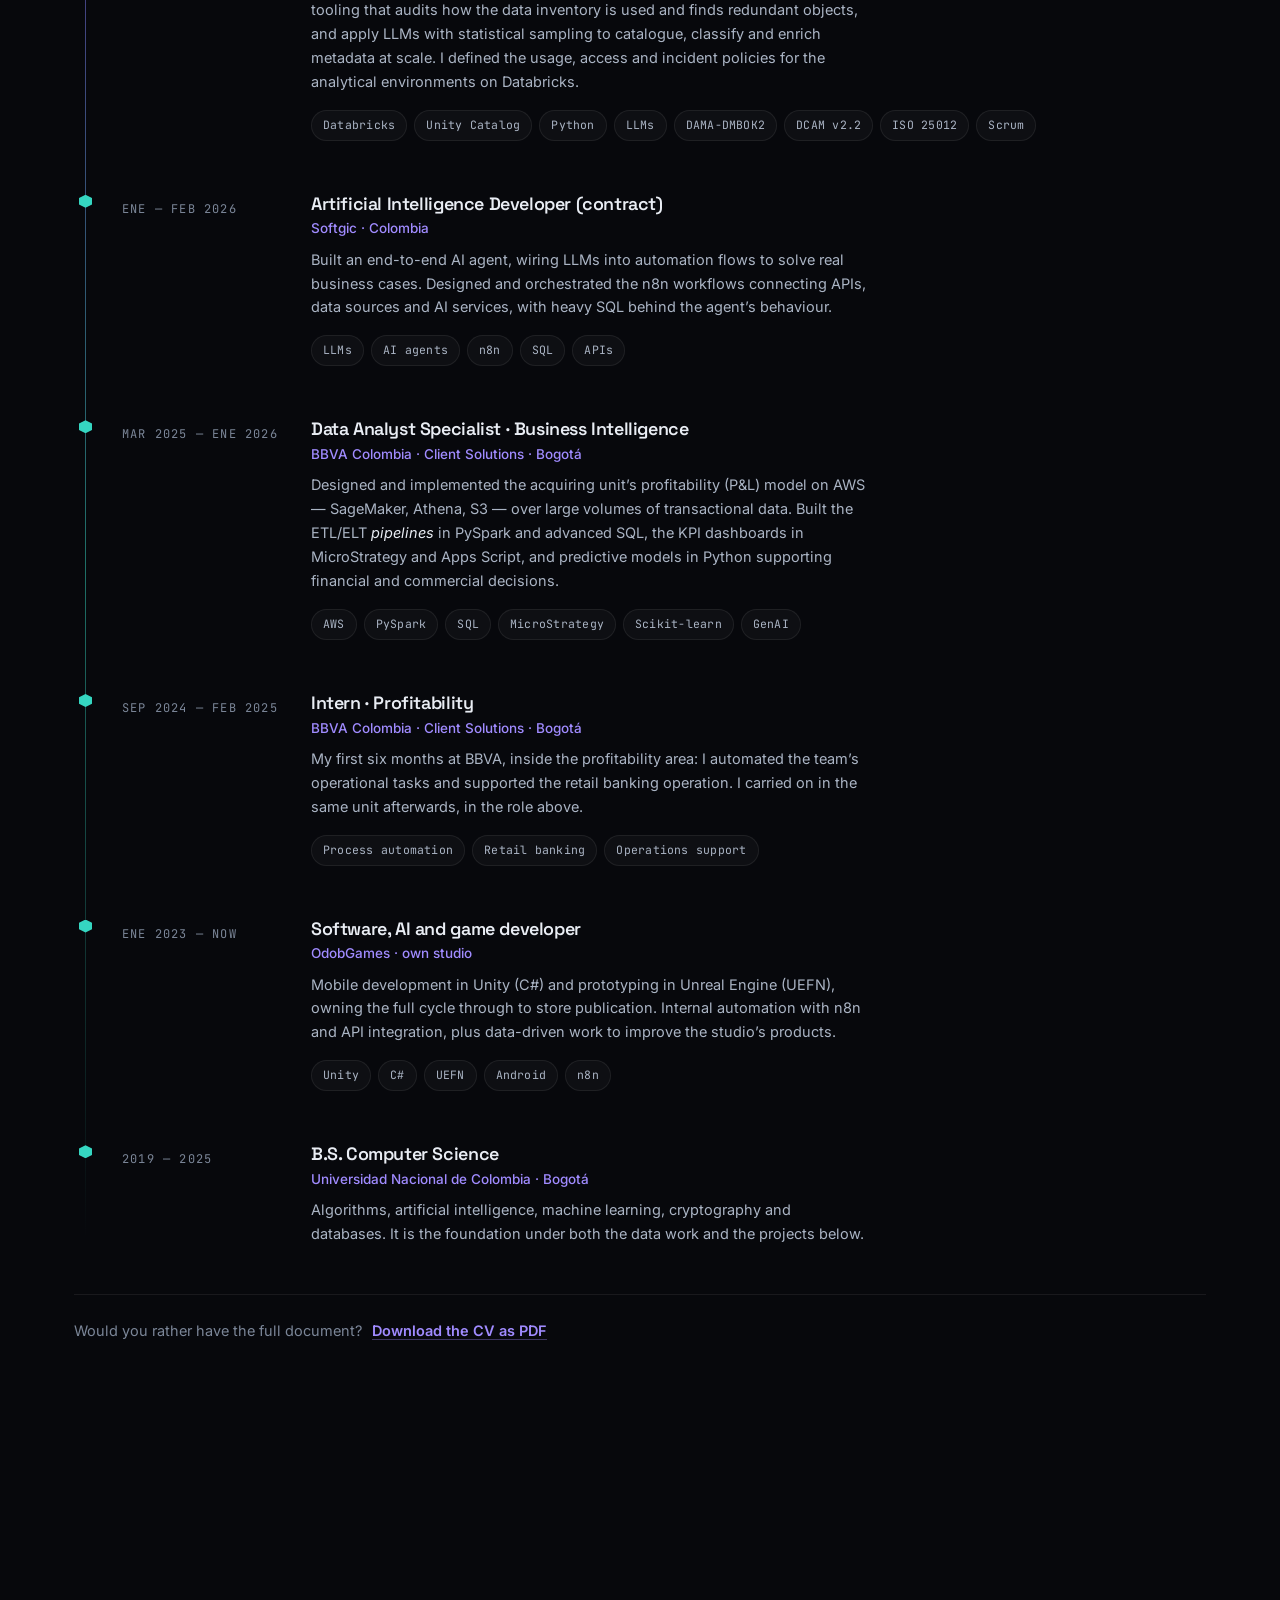
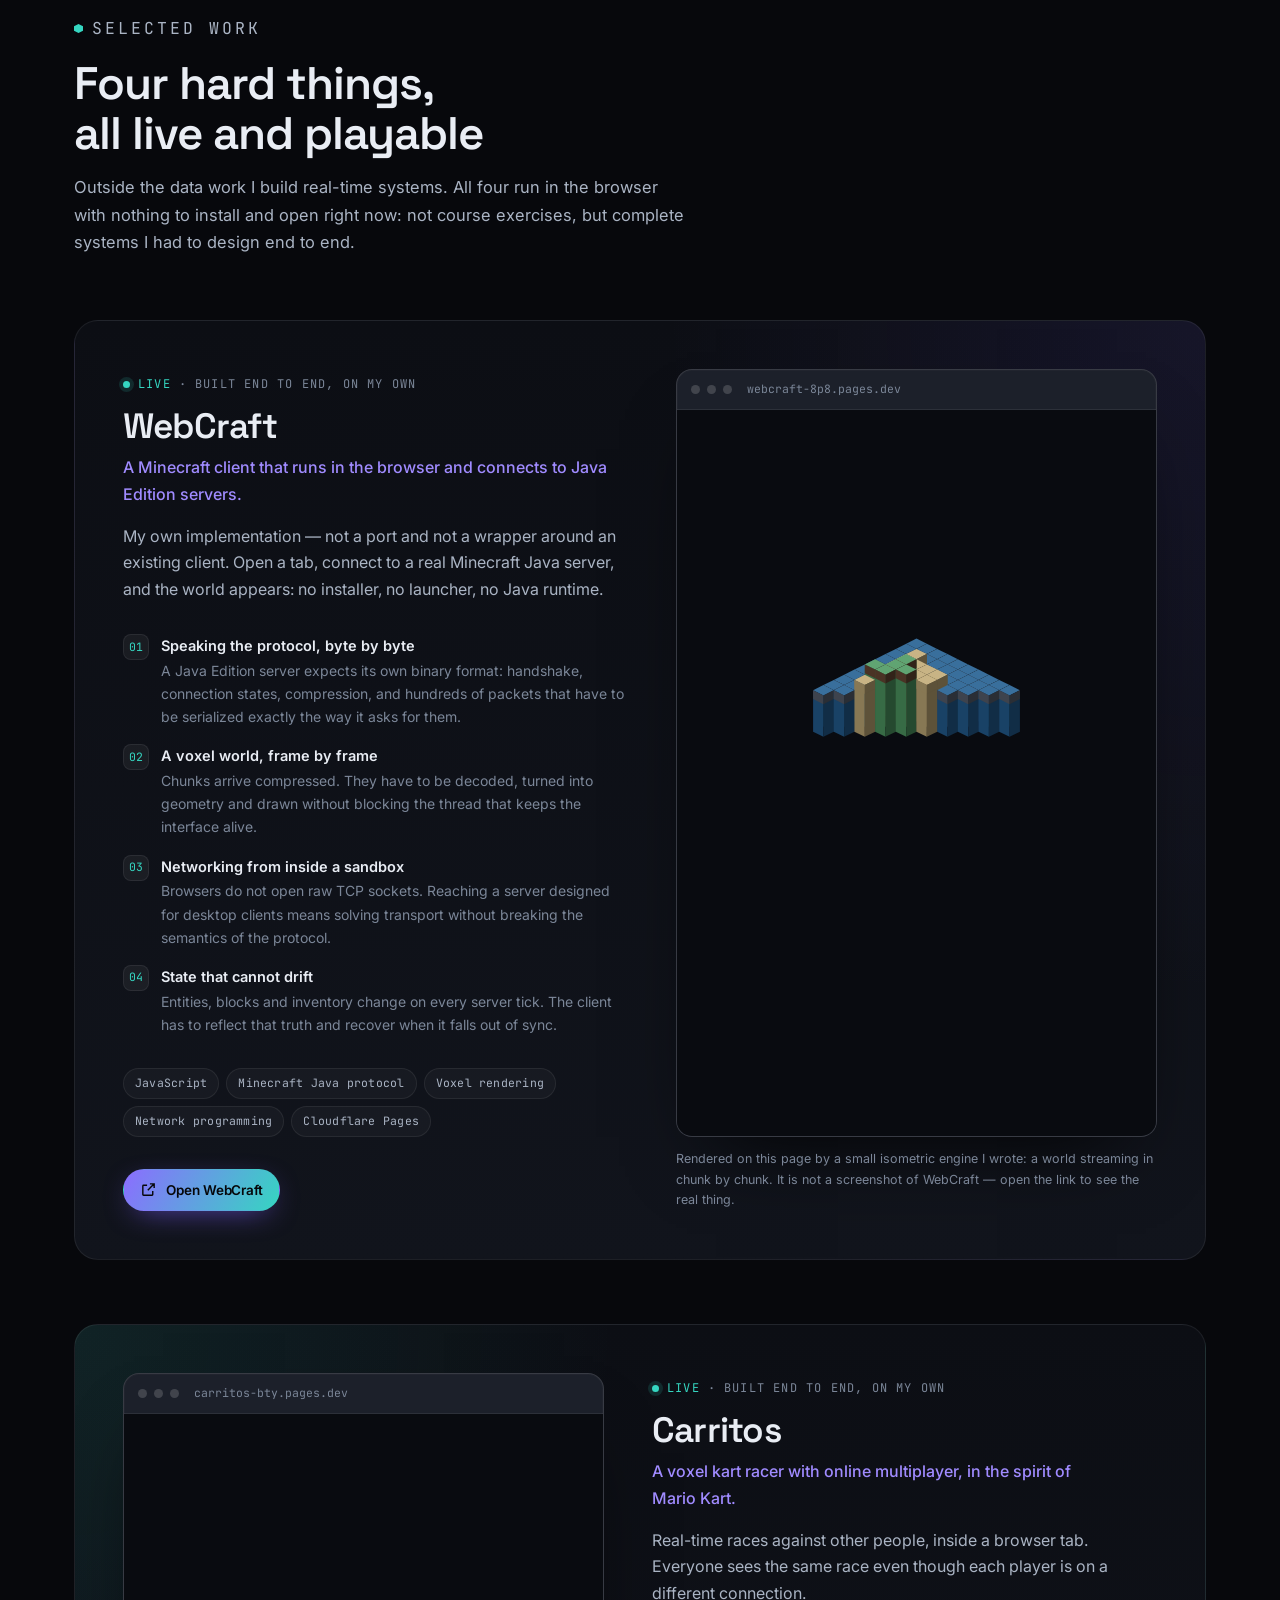
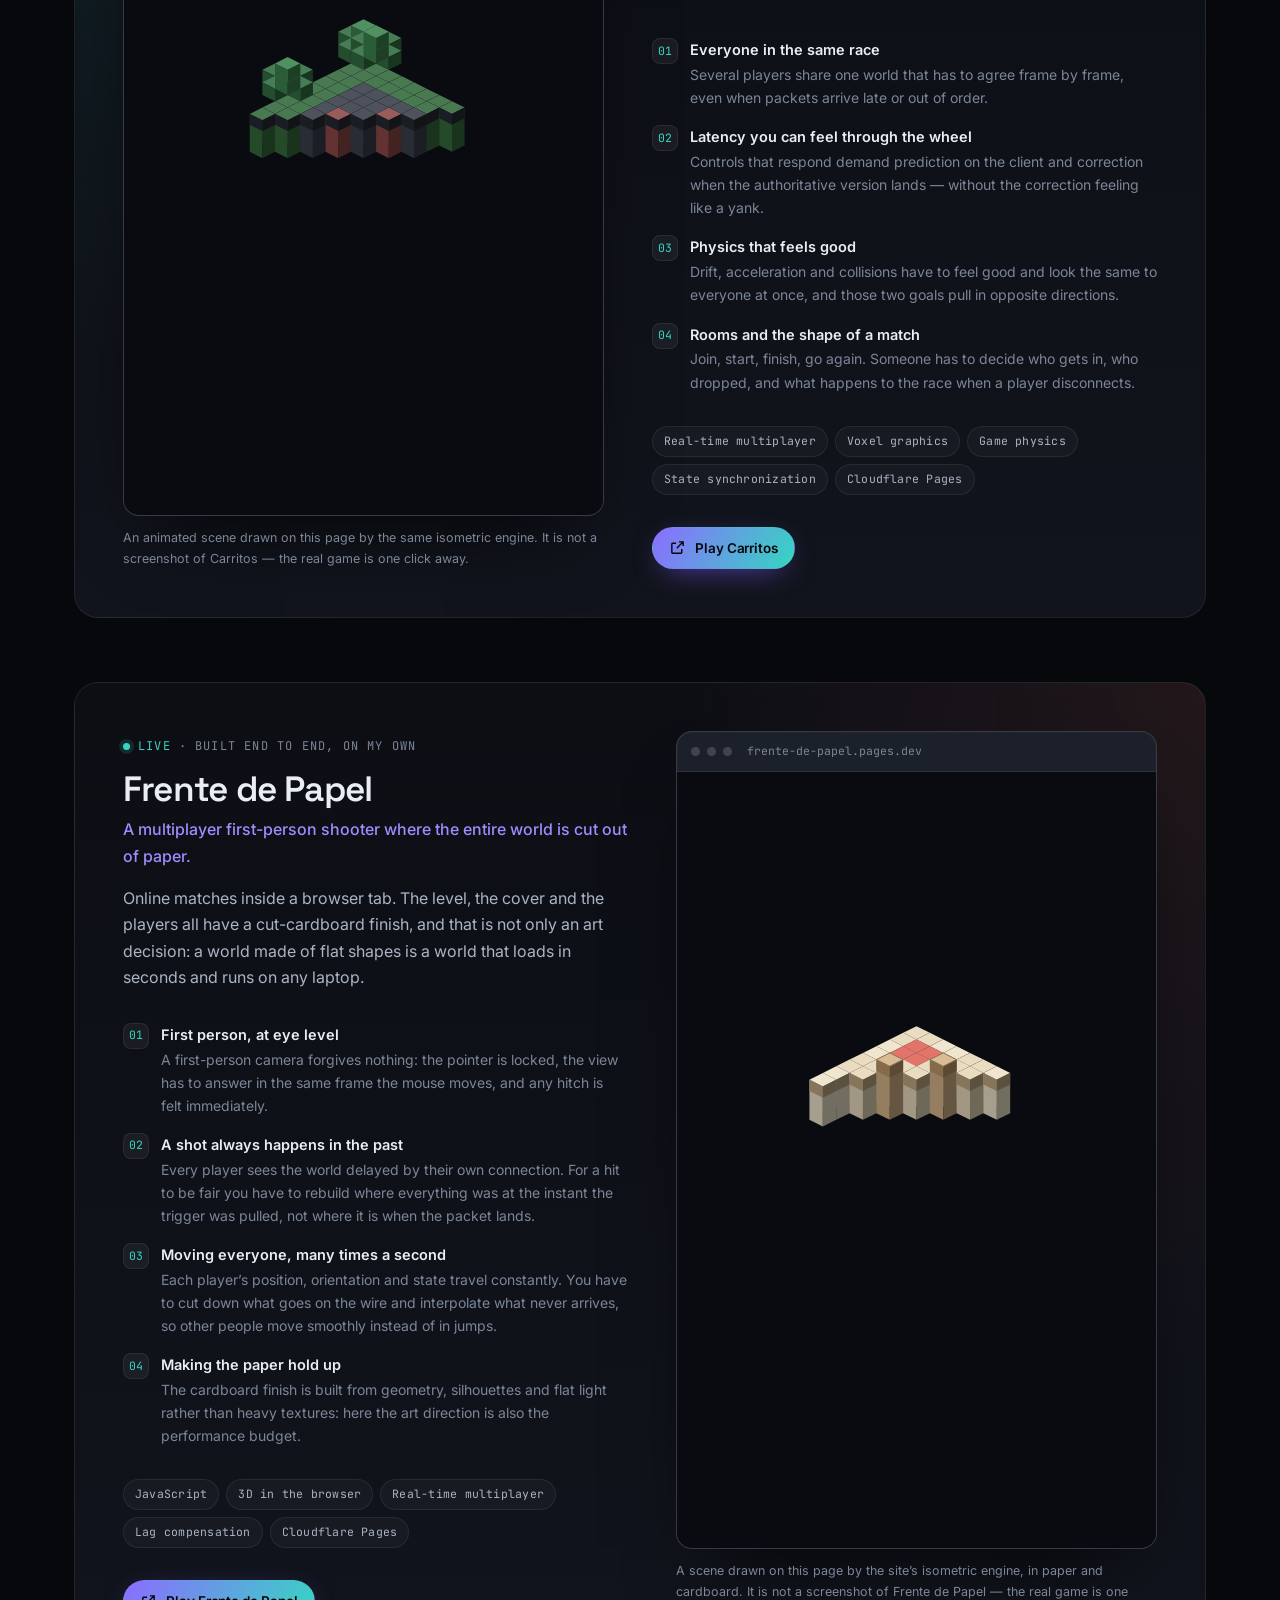
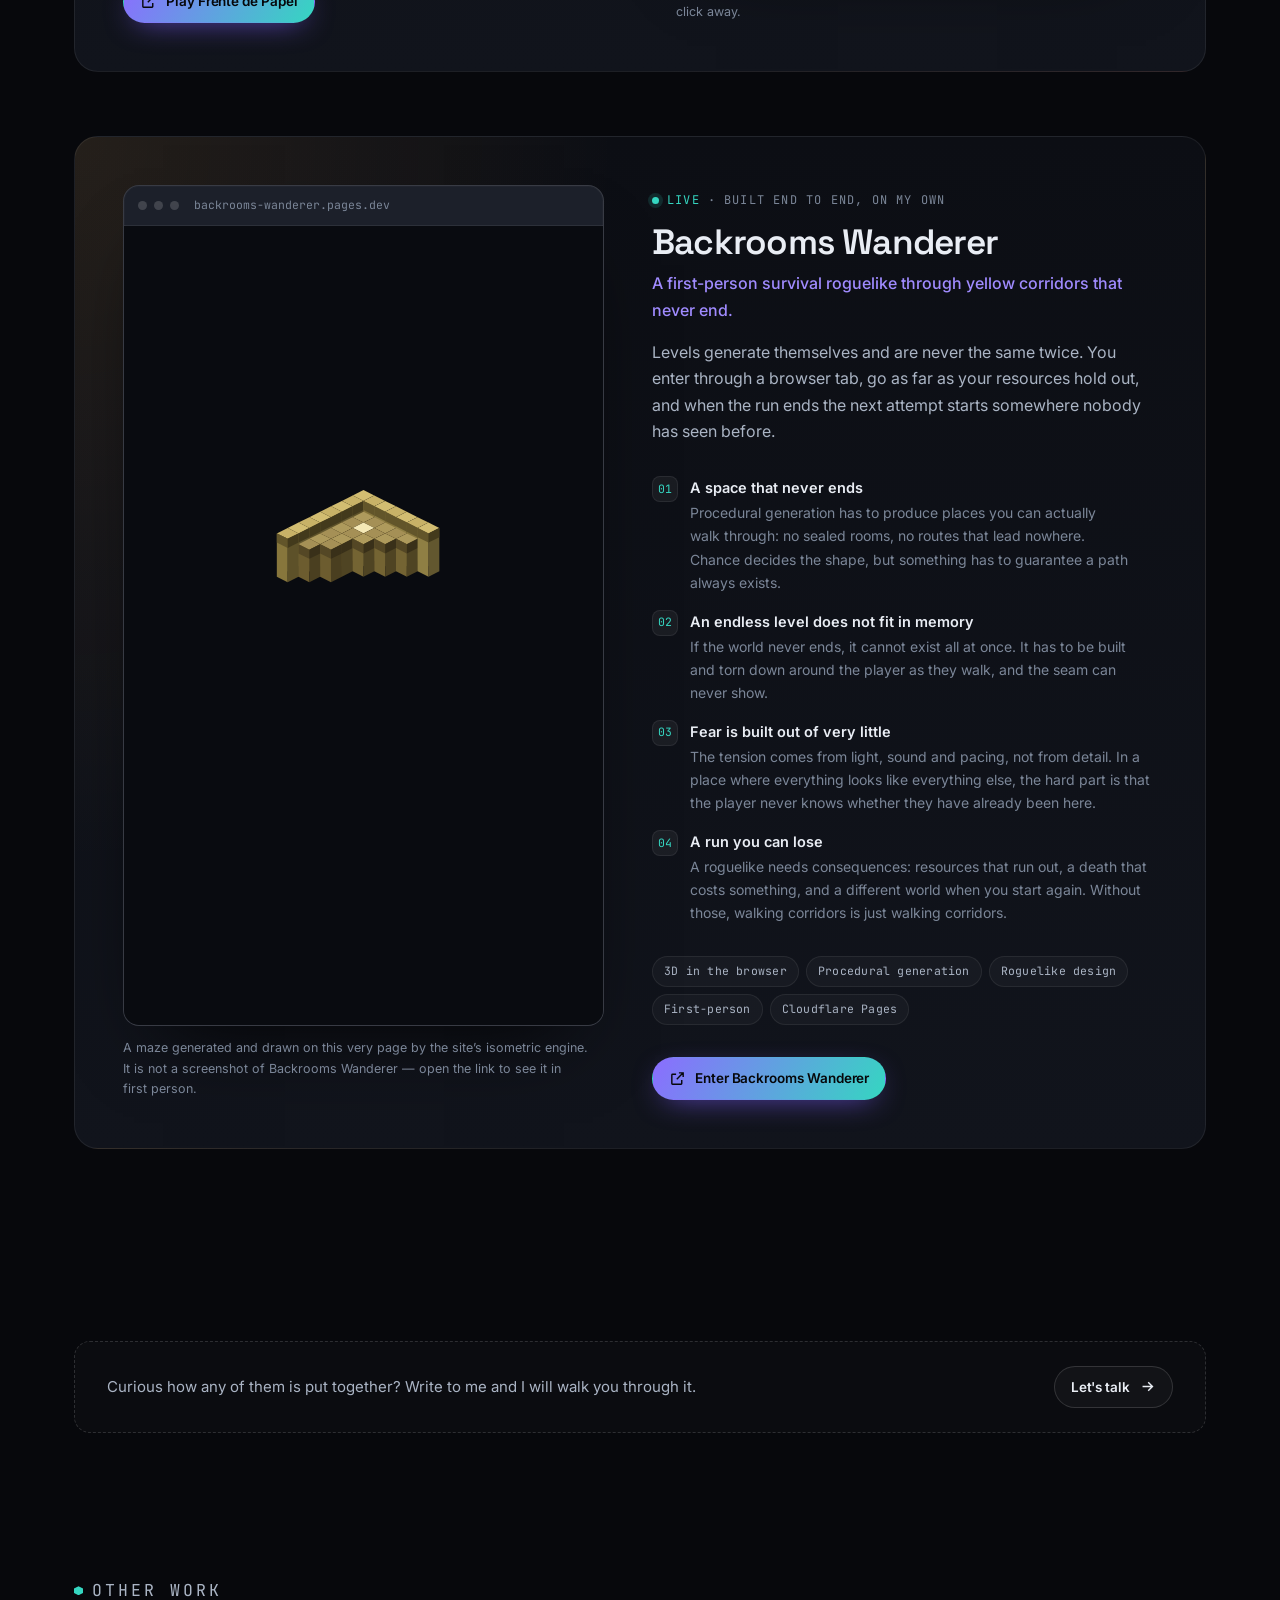
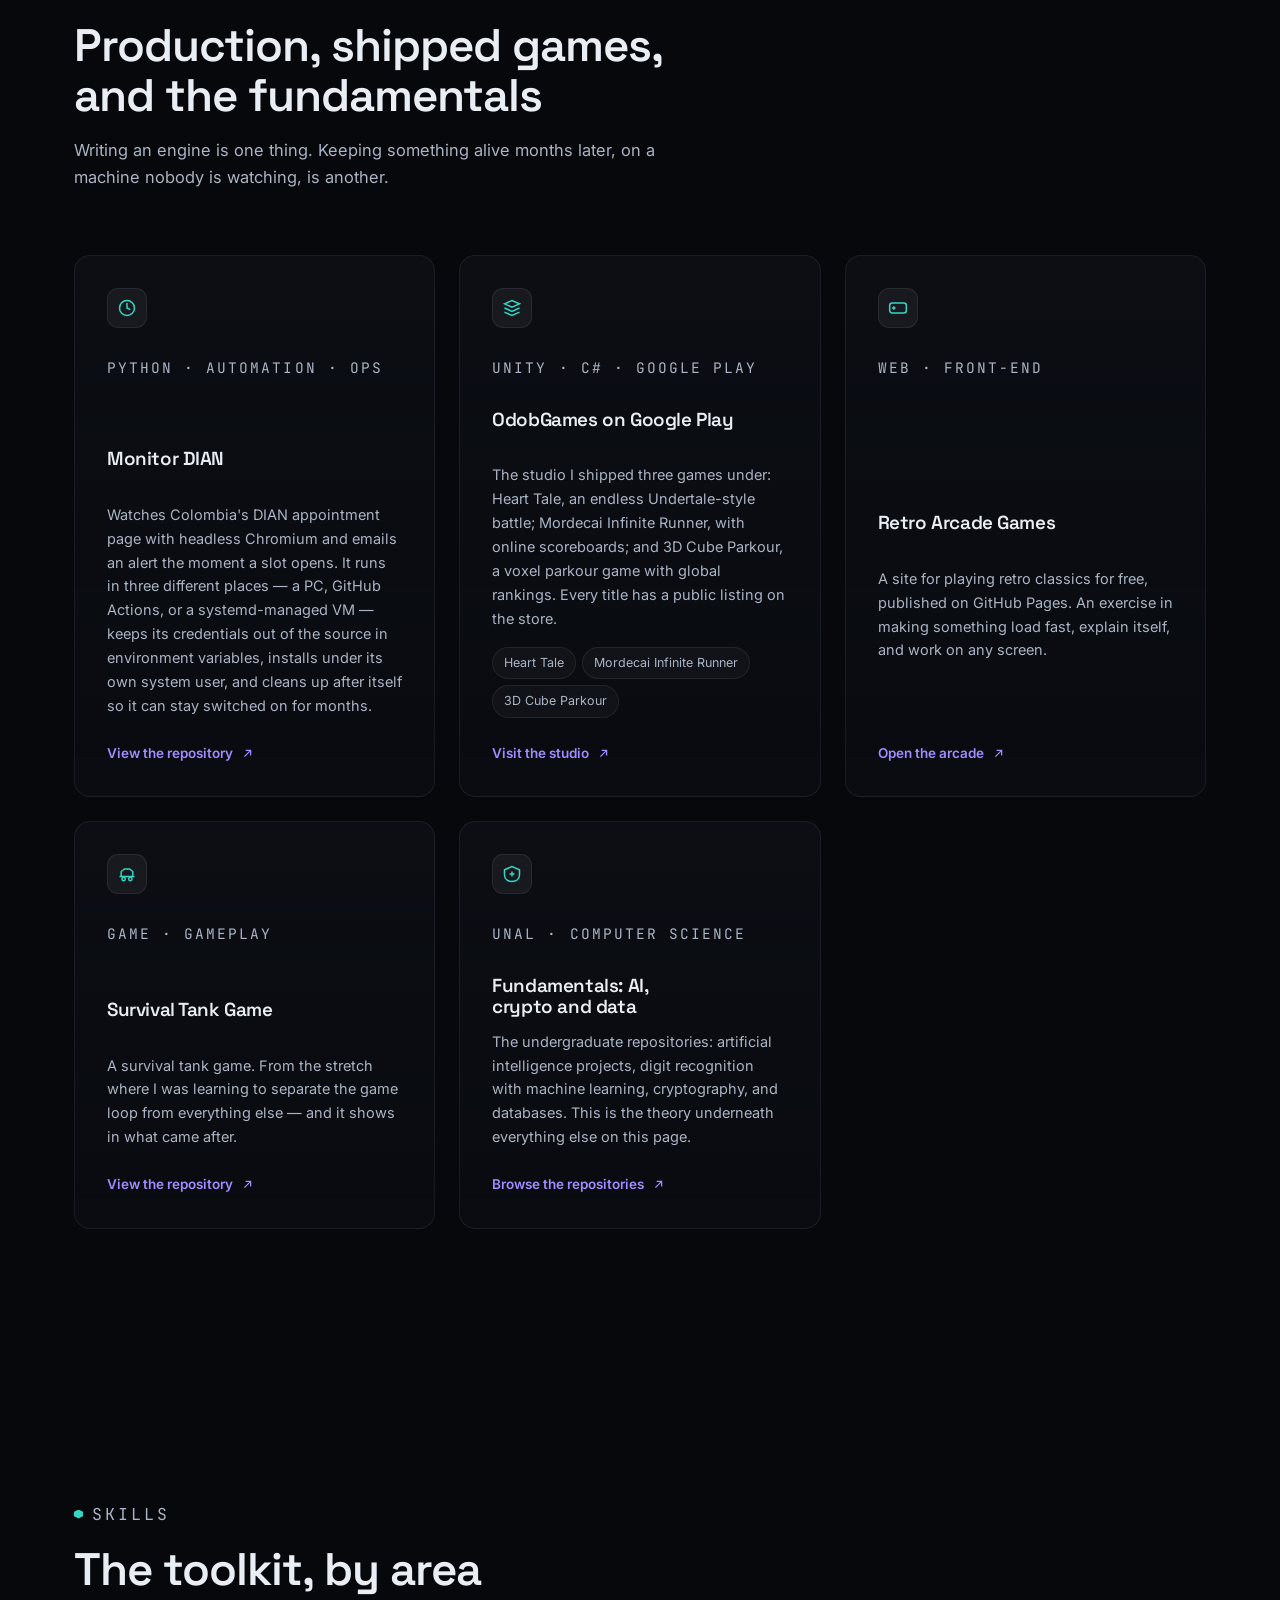
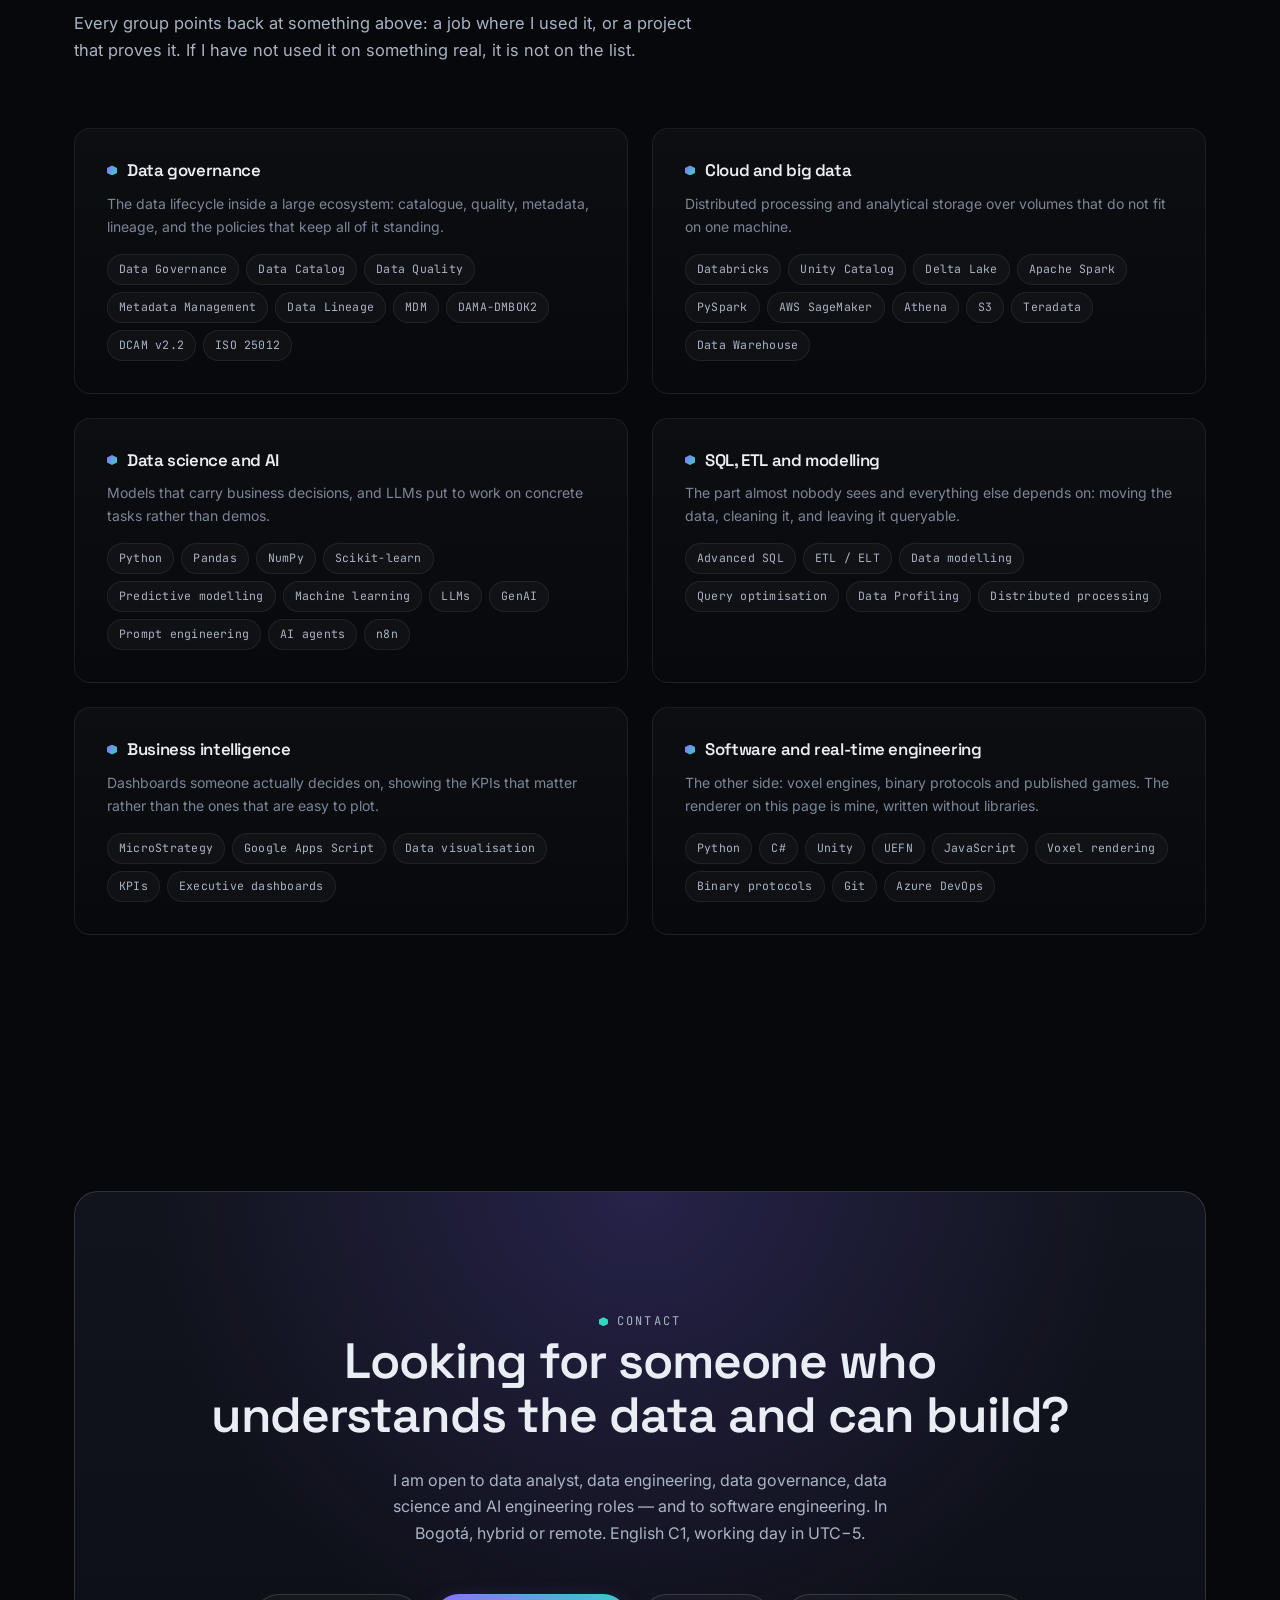
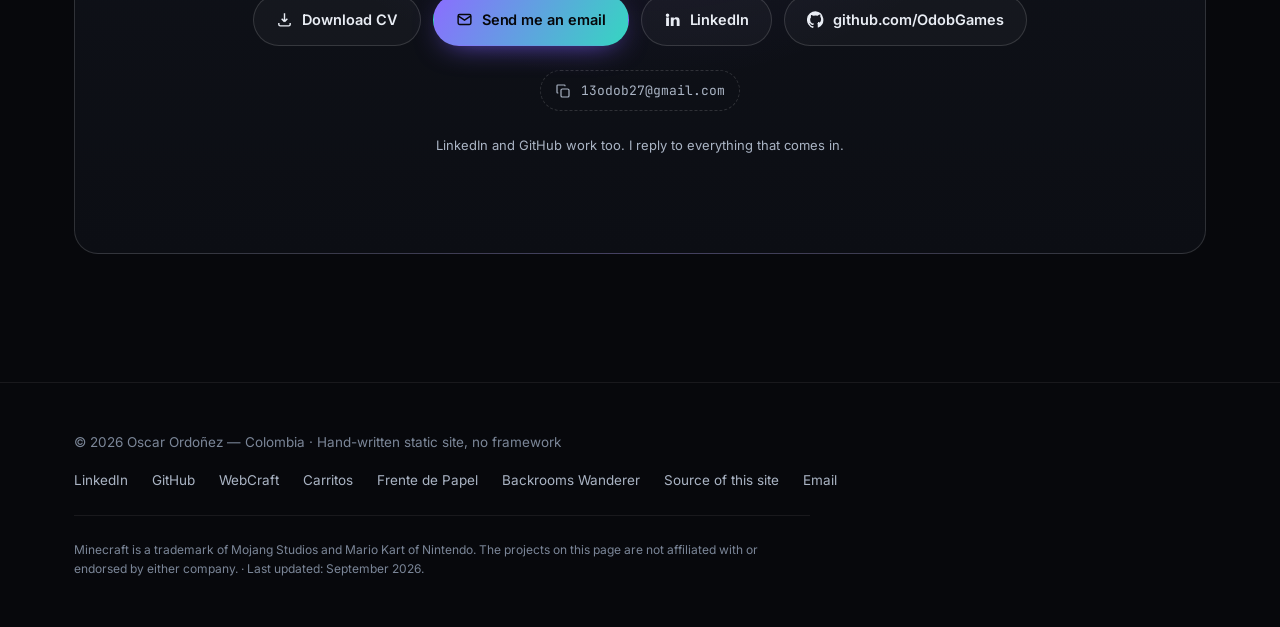
==== commit 5504f6b4: "Split the BBVA internship out of the specialist role The single BBVA entry ran Sep 2024 — Ene 2026, " ====
--- a/index.html
+++ b/index.html
@@ -270,7 +270,7 @@
       </article>
 
       <article class="tl-item" data-reveal>
-        <p class="when">Sep 2024 &mdash; Ene 2026</p>
+        <p class="when">Mar 2025 &mdash; Ene 2026</p>
         <h3 data-i18n="exp.3t">Data Analyst Specialist &middot; Business Intelligence</h3>
         <p class="where" data-i18n="exp.3w">BBVA Colombia &middot; Client Solutions &middot; Bogot&aacute;</p>
         <p data-i18n="exp.3b">
@@ -288,10 +288,26 @@
       </article>
 
       <article class="tl-item" data-reveal>
+        <p class="when">Sep 2024 &mdash; Feb 2025</p>
+        <h3 data-i18n="exp.4t">Practicante &middot; Rentabilidad</h3>
+        <p class="where" data-i18n="exp.4w">BBVA Colombia &middot; Client Solutions &middot; Bogot&aacute;</p>
+        <p data-i18n="exp.4b">
+          Los primeros seis meses en BBVA, dentro del &aacute;rea de Rentabilidad: automatic&eacute; tareas
+          operativas del equipo y di soporte a la operaci&oacute;n de banca minorista. De ah&iacute; segu&iacute; en
+          la misma unidad, ya en el puesto de arriba.
+        </p>
+        <div class="tags">
+          <span class="tag" data-i18n="tag.autoproc">Automatizaci&oacute;n de procesos</span>
+          <span class="tag" data-i18n="tag.retail">Banca minorista</span>
+          <span class="tag" data-i18n="tag.opsupport">Soporte operativo</span>
+        </div>
+      </article>
+
+      <article class="tl-item" data-reveal>
         <p class="when">Ene 2023 &mdash; <span data-i18n="exp.now2">hoy</span></p>
-        <h3 data-i18n="exp.4t">Desarrollador de software, IA y videojuegos</h3>
-        <p class="where" data-i18n="exp.4w">OdobGames &middot; estudio propio</p>
-        <p data-i18n="exp.4b">
+        <h3 data-i18n="exp.5t">Desarrollador de software, IA y videojuegos</h3>
+        <p class="where" data-i18n="exp.5w">OdobGames &middot; estudio propio</p>
+        <p data-i18n="exp.5b">
           Desarrollo m&oacute;vil en Unity (C#) y prototipado en Unreal Engine (UEFN), llevando el ciclo
           completo hasta la publicaci&oacute;n en tiendas. Automatizaci&oacute;n interna con n8n e integraci&oacute;n de
           APIs, y desarrollo orientado a datos para mejorar los productos del estudio.
@@ -304,9 +320,9 @@
 
       <article class="tl-item" data-reveal>
         <p class="when">2019 &mdash; 2025</p>
-        <h3 data-i18n="exp.5t">Ciencias de la Computaci&oacute;n (B.S.)</h3>
-        <p class="where" data-i18n="exp.5w">Universidad Nacional de Colombia &middot; Bogot&aacute;</p>
-        <p data-i18n="exp.5b">
+        <h3 data-i18n="exp.6t">Ciencias de la Computaci&oacute;n (B.S.)</h3>
+        <p class="where" data-i18n="exp.6w">Universidad Nacional de Colombia &middot; Bogot&aacute;</p>
+        <p data-i18n="exp.6b">
           Algoritmos, inteligencia artificial, aprendizaje autom&aacute;tico, criptograf&iacute;a y bases de
           datos. Es la base que sostiene tanto el trabajo con datos como los proyectos de m&aacute;s abajo.
         </p>
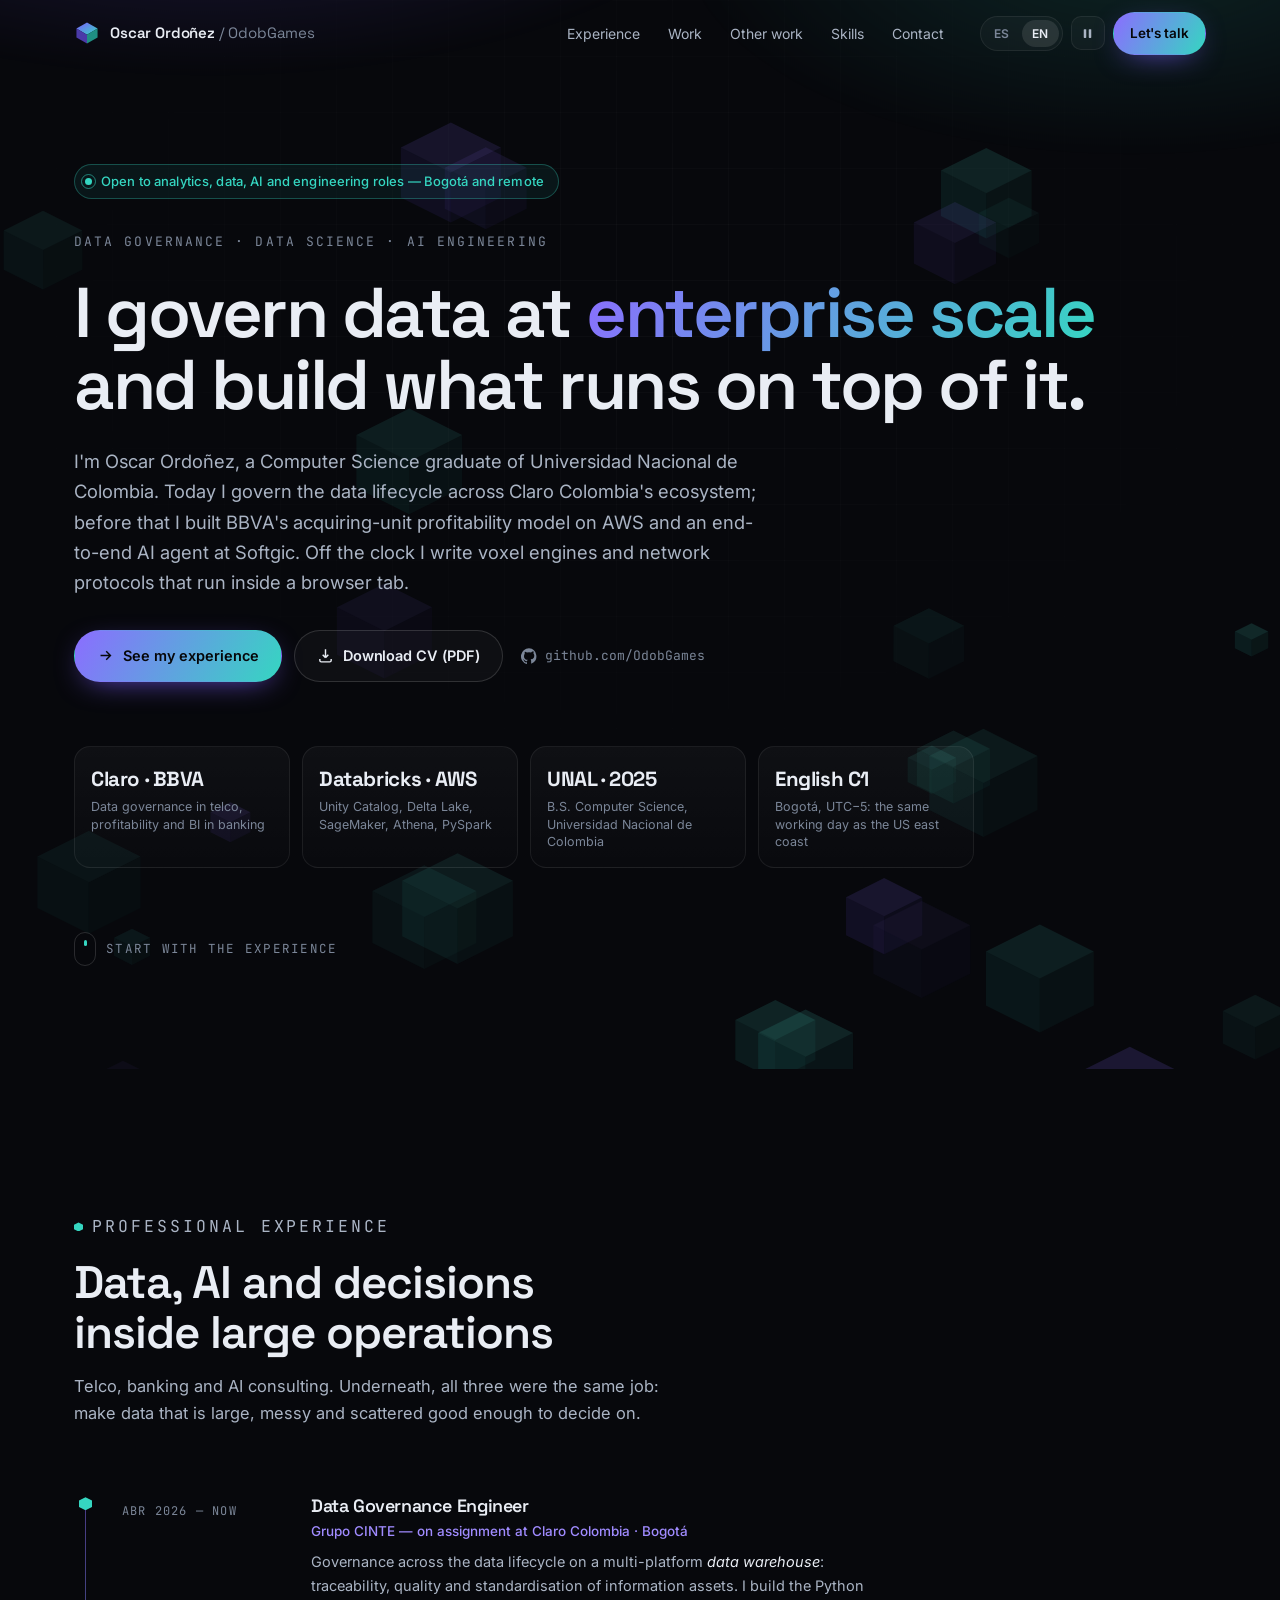
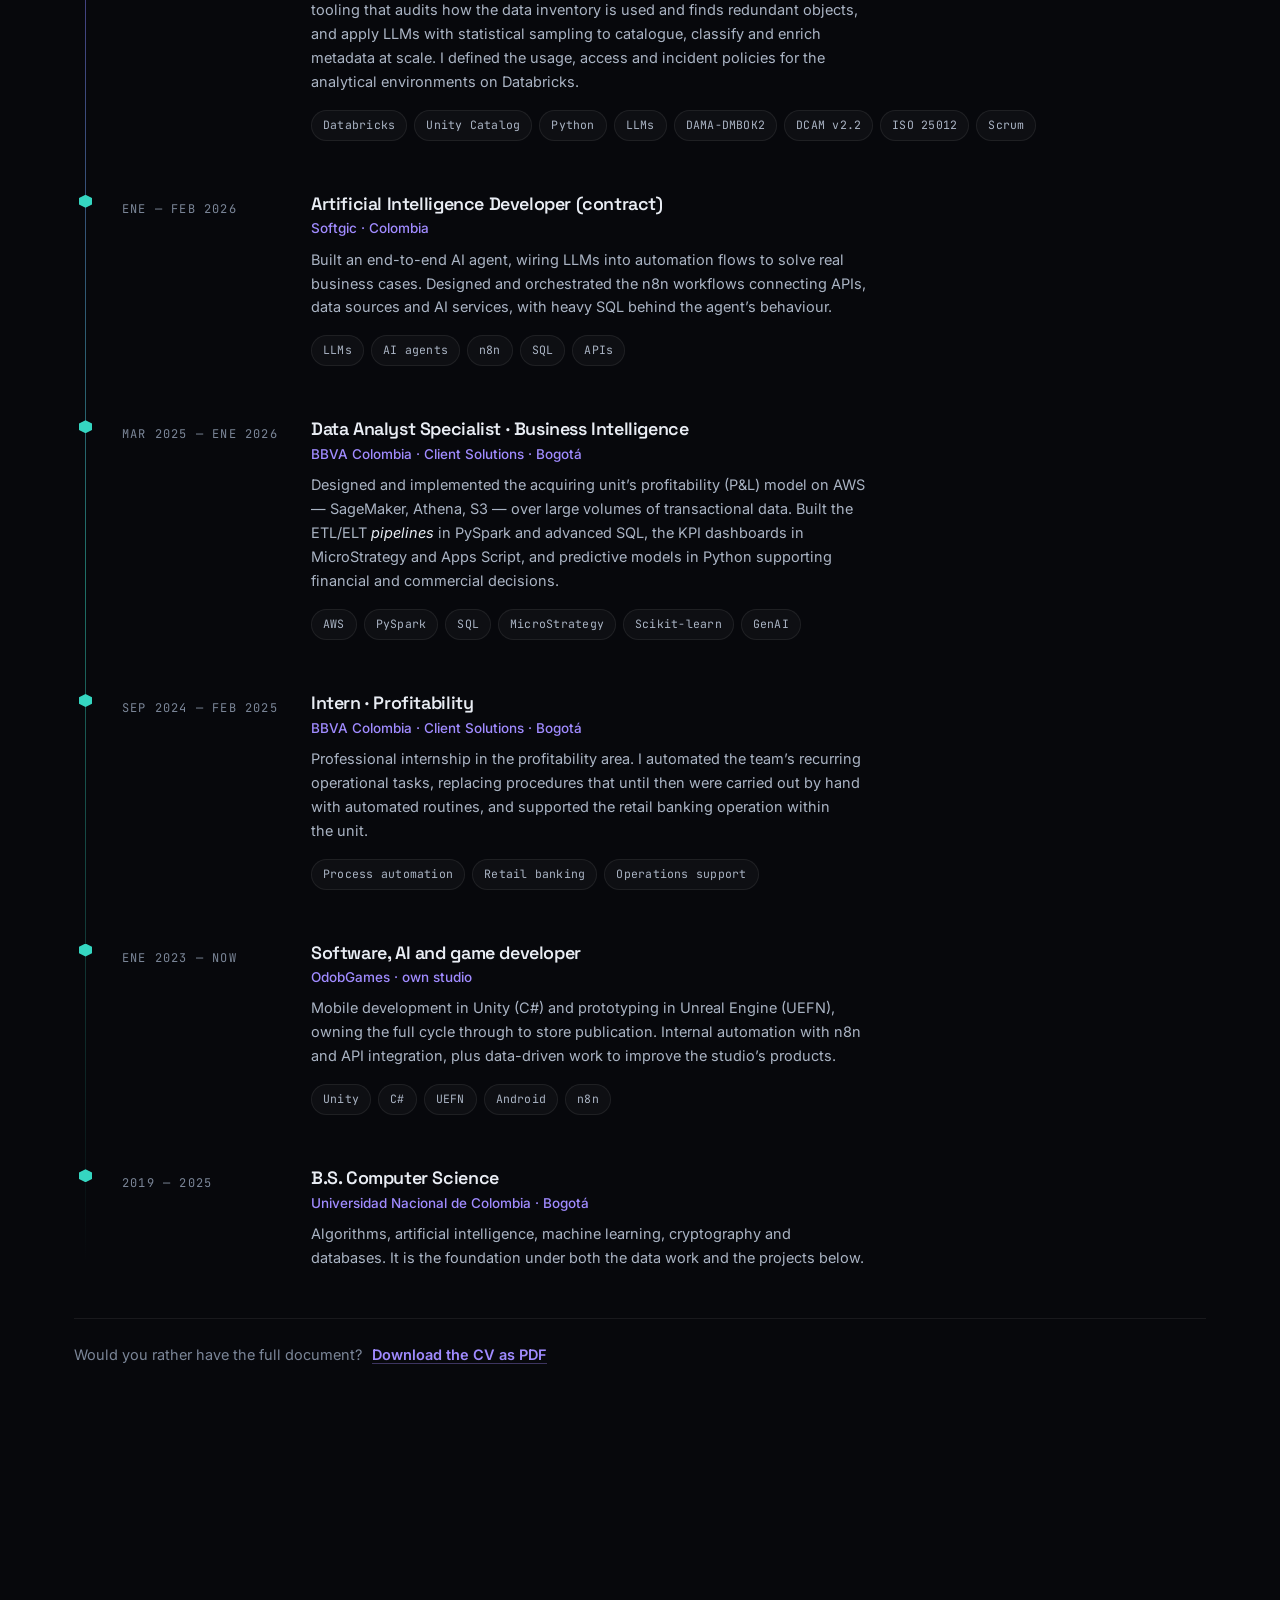
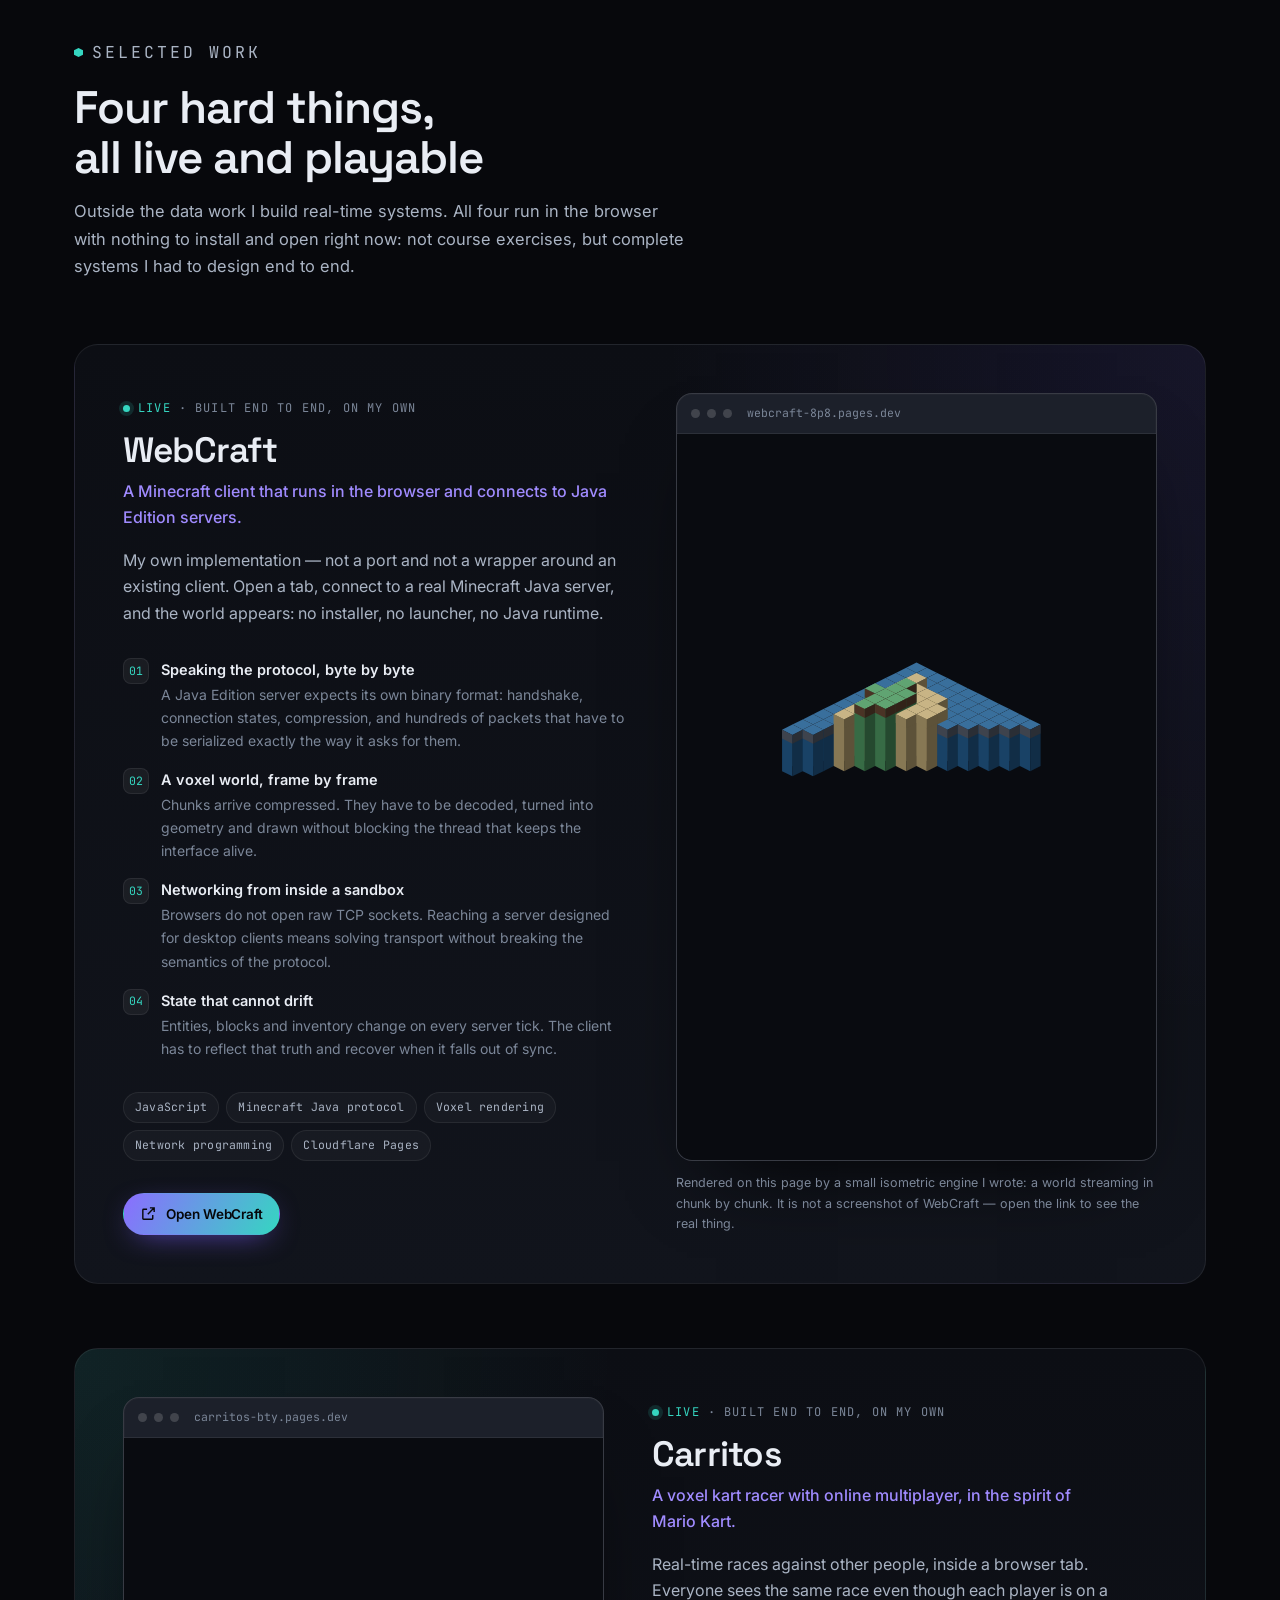
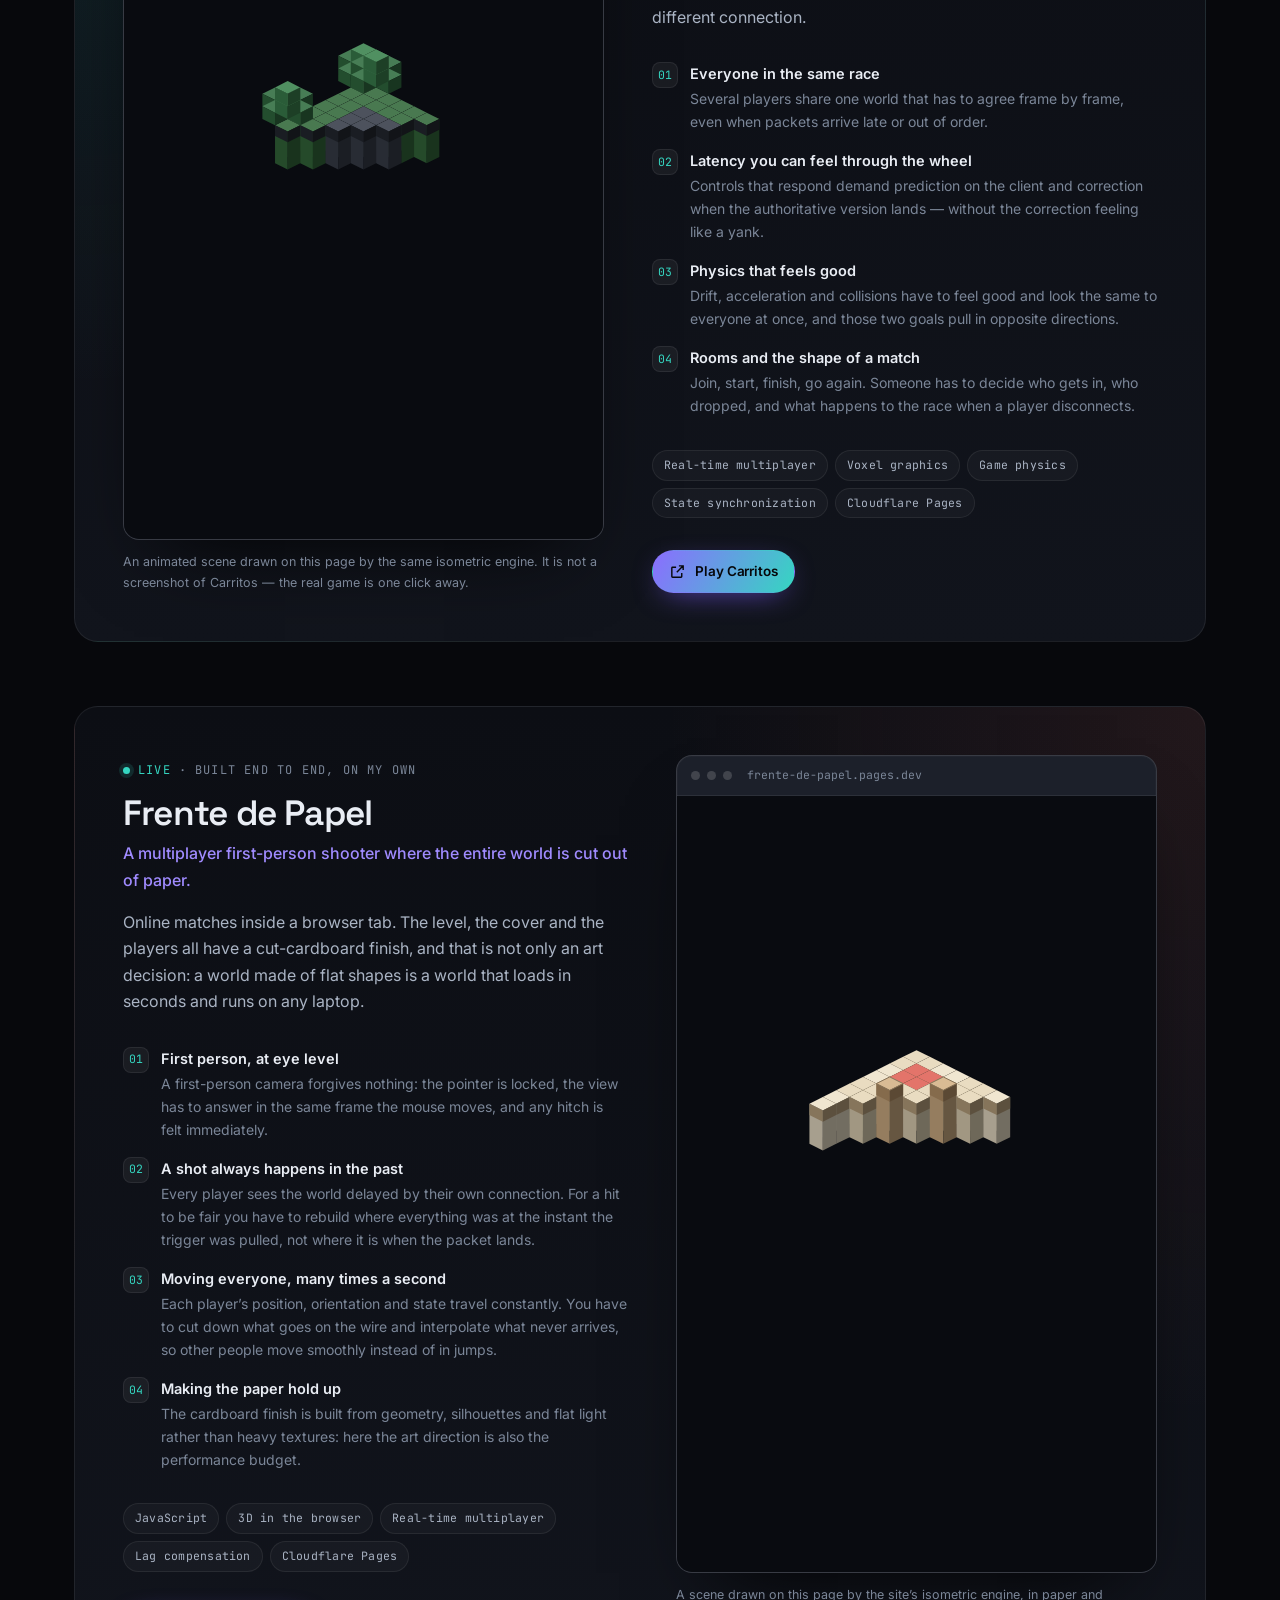
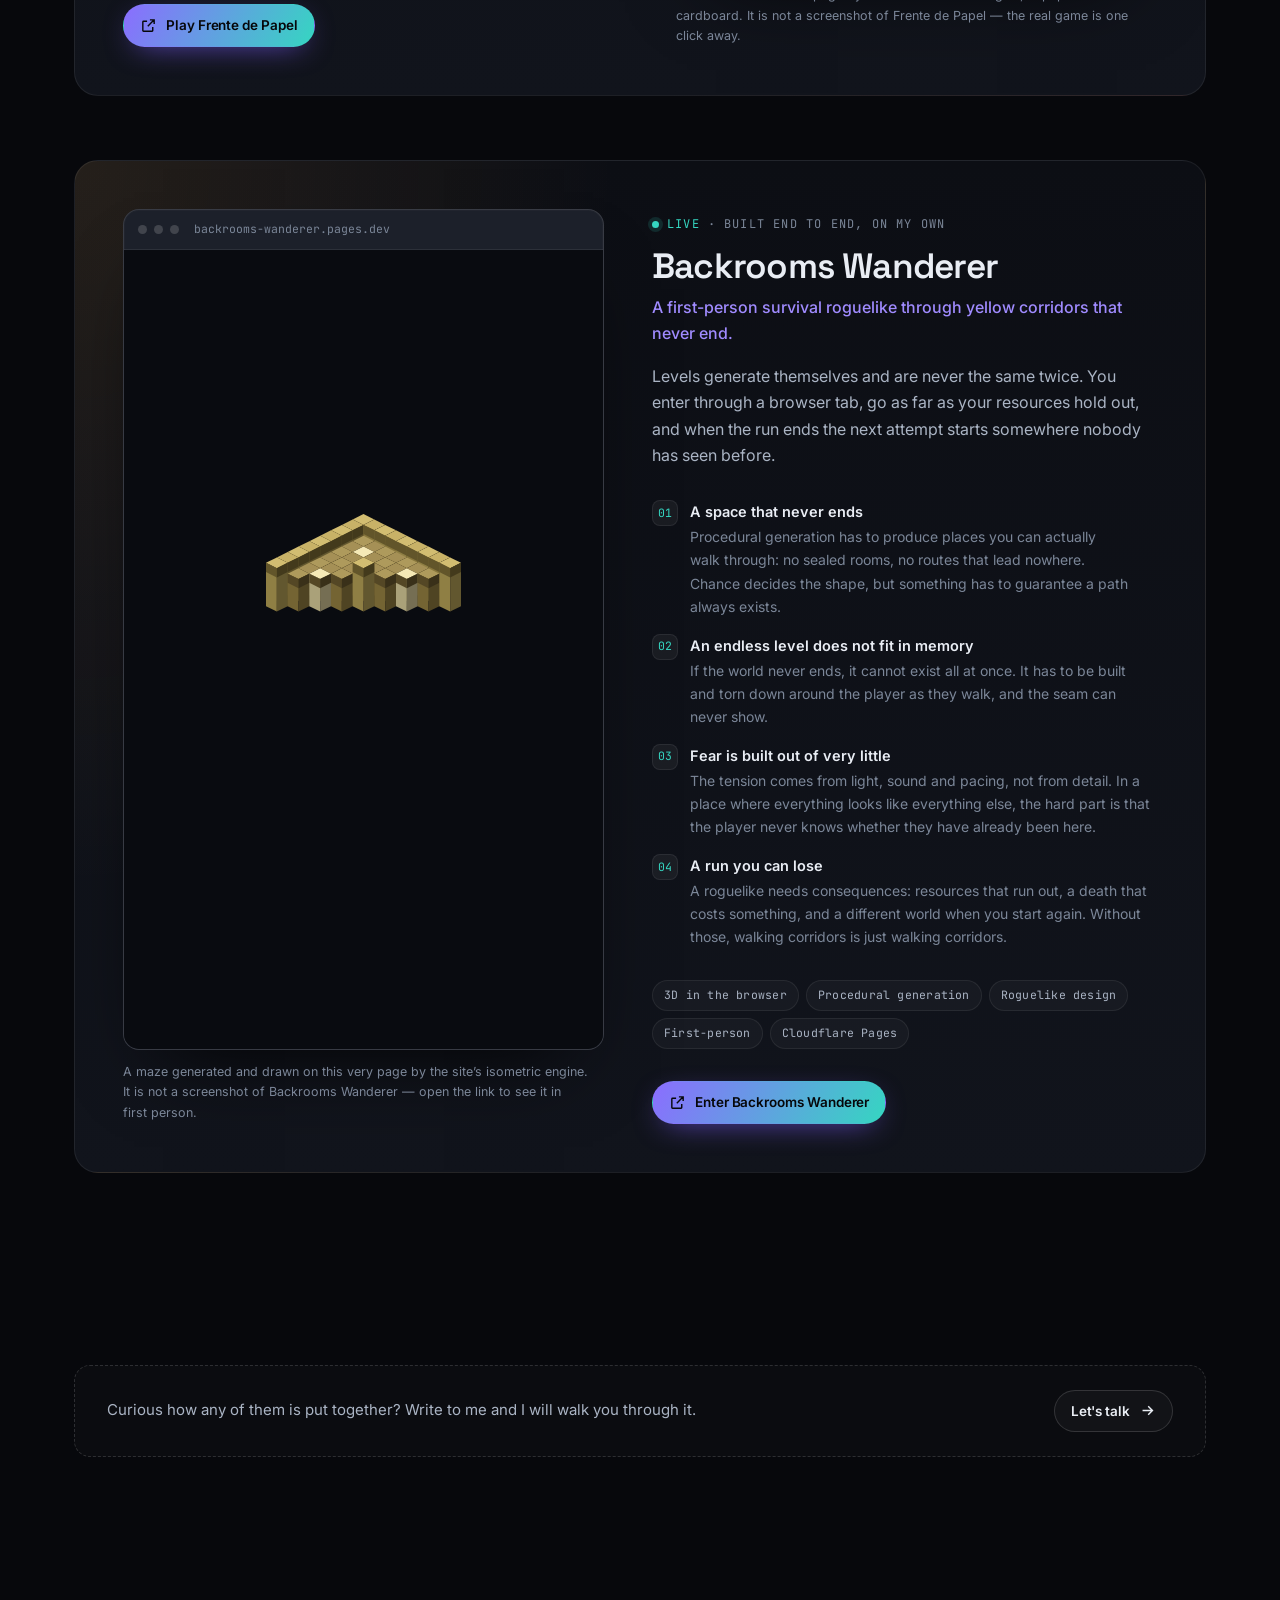
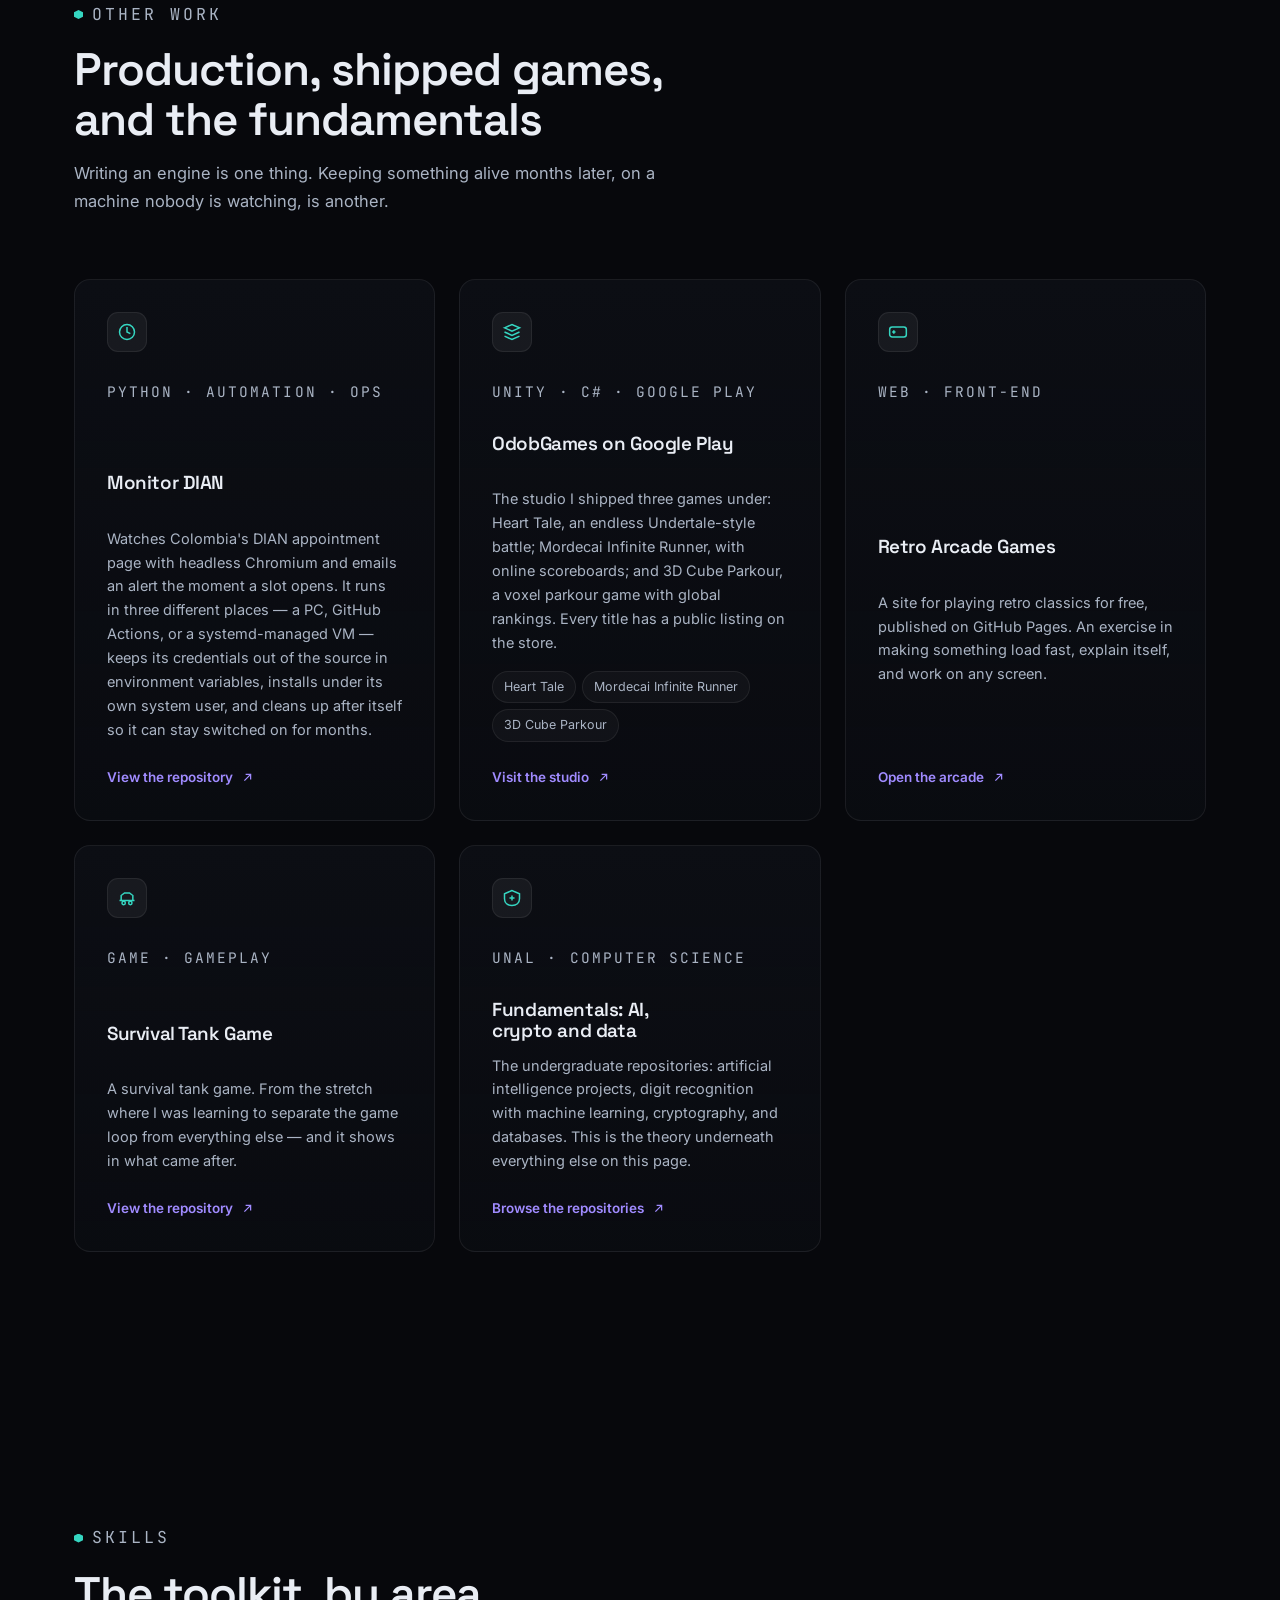
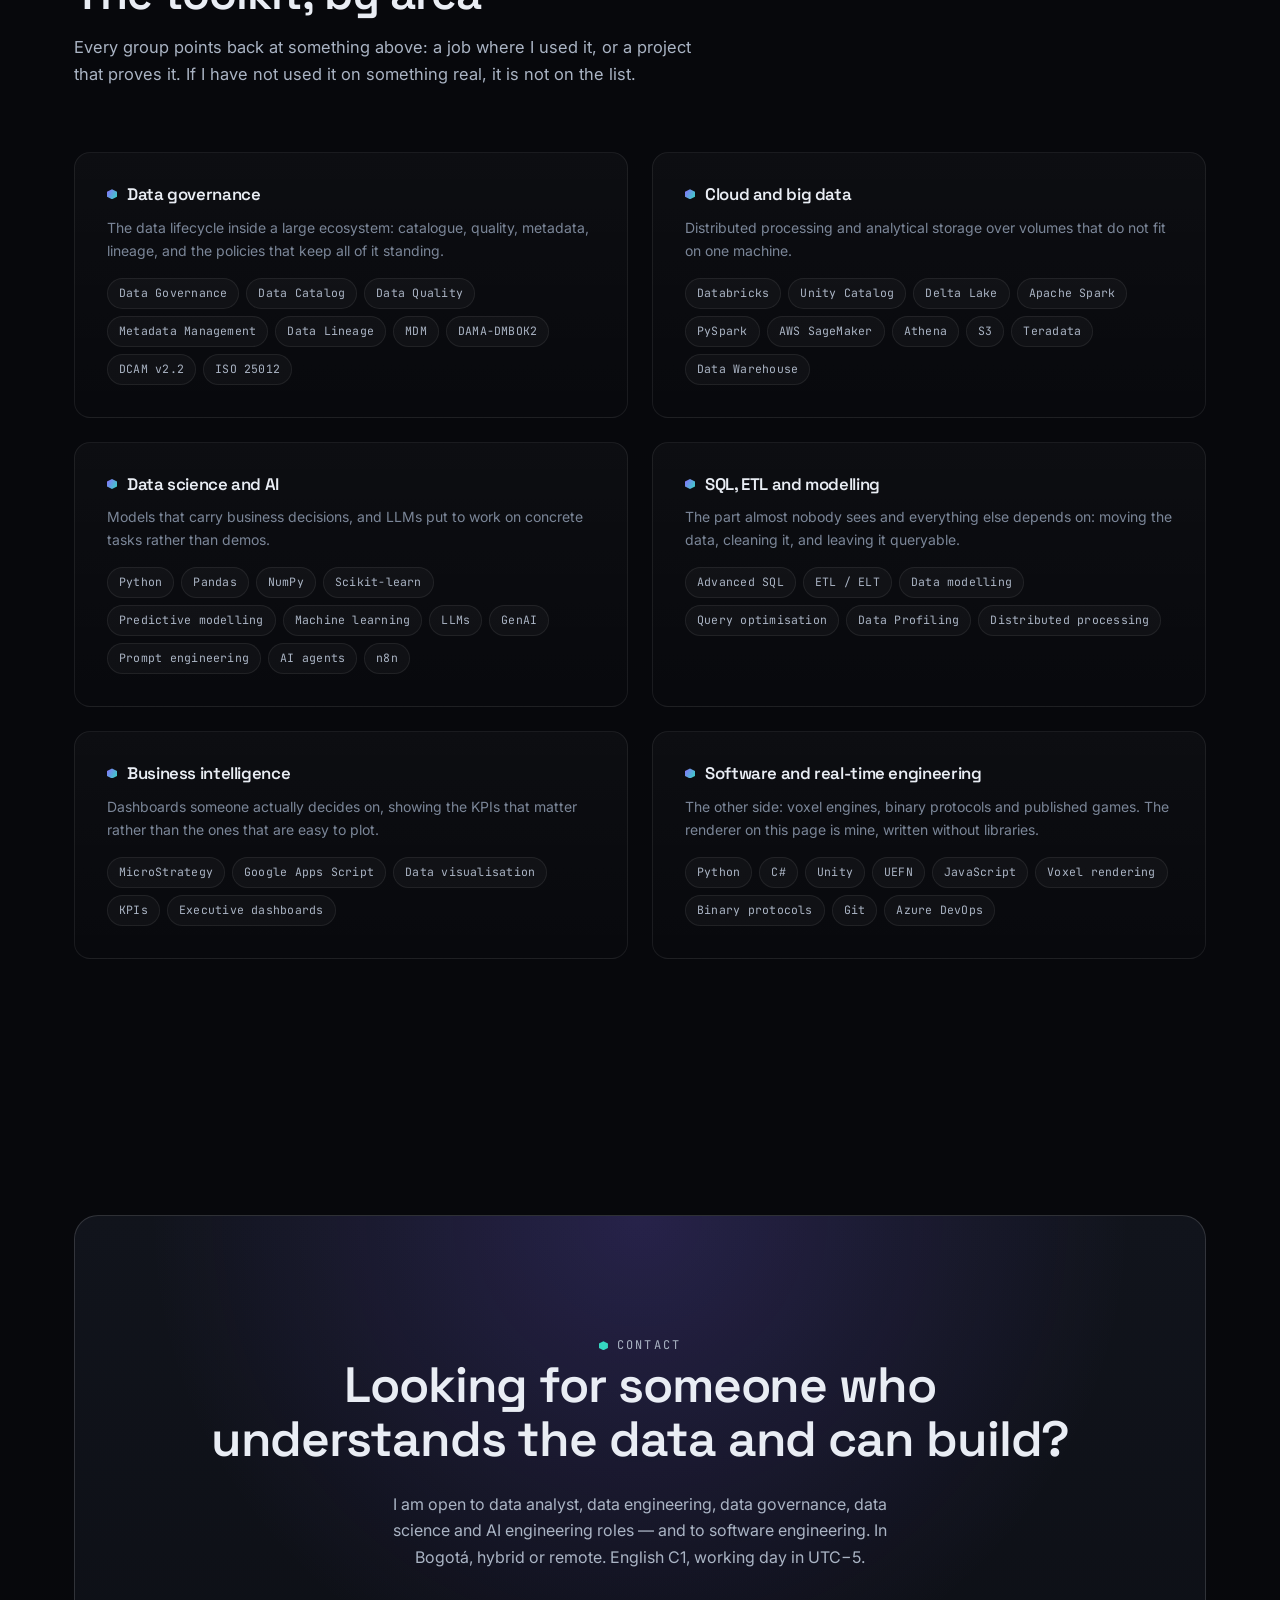
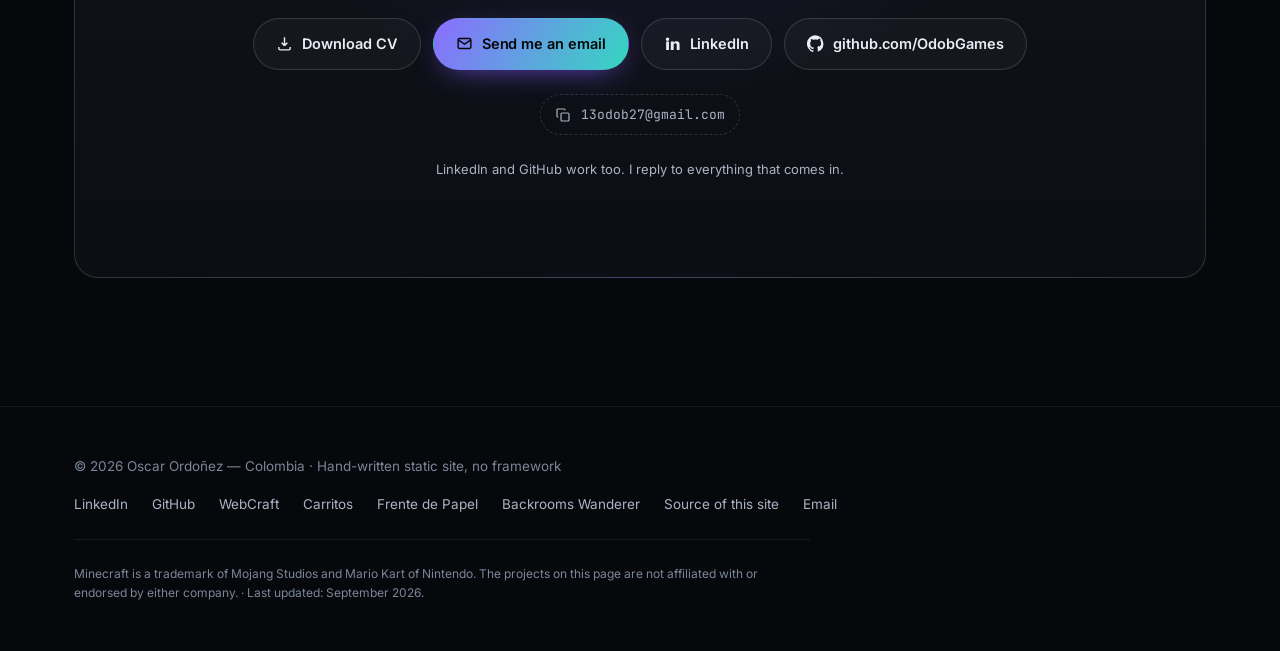
==== commit c7dff3cc: "Rewrite the internship description in the register of the other roles It closed on "de ahí seguí en " ====
--- a/index.html
+++ b/index.html
@@ -292,9 +292,10 @@
         <h3 data-i18n="exp.4t">Practicante &middot; Rentabilidad</h3>
         <p class="where" data-i18n="exp.4w">BBVA Colombia &middot; Client Solutions &middot; Bogot&aacute;</p>
         <p data-i18n="exp.4b">
-          Los primeros seis meses en BBVA, dentro del &aacute;rea de Rentabilidad: automatic&eacute; tareas
-          operativas del equipo y di soporte a la operaci&oacute;n de banca minorista. De ah&iacute; segu&iacute; en
-          la misma unidad, ya en el puesto de arriba.
+          Pr&aacute;ctica profesional en el &aacute;rea de Rentabilidad. Automatic&eacute; tareas operativas
+          recurrentes del equipo, reemplazando por rutinas autom&aacute;ticas procedimientos que hasta
+          entonces se ejecutaban a mano, y di soporte a la operaci&oacute;n de banca minorista dentro de
+          la unidad.
         </p>
         <div class="tags">
           <span class="tag" data-i18n="tag.autoproc">Automatizaci&oacute;n de procesos</span>
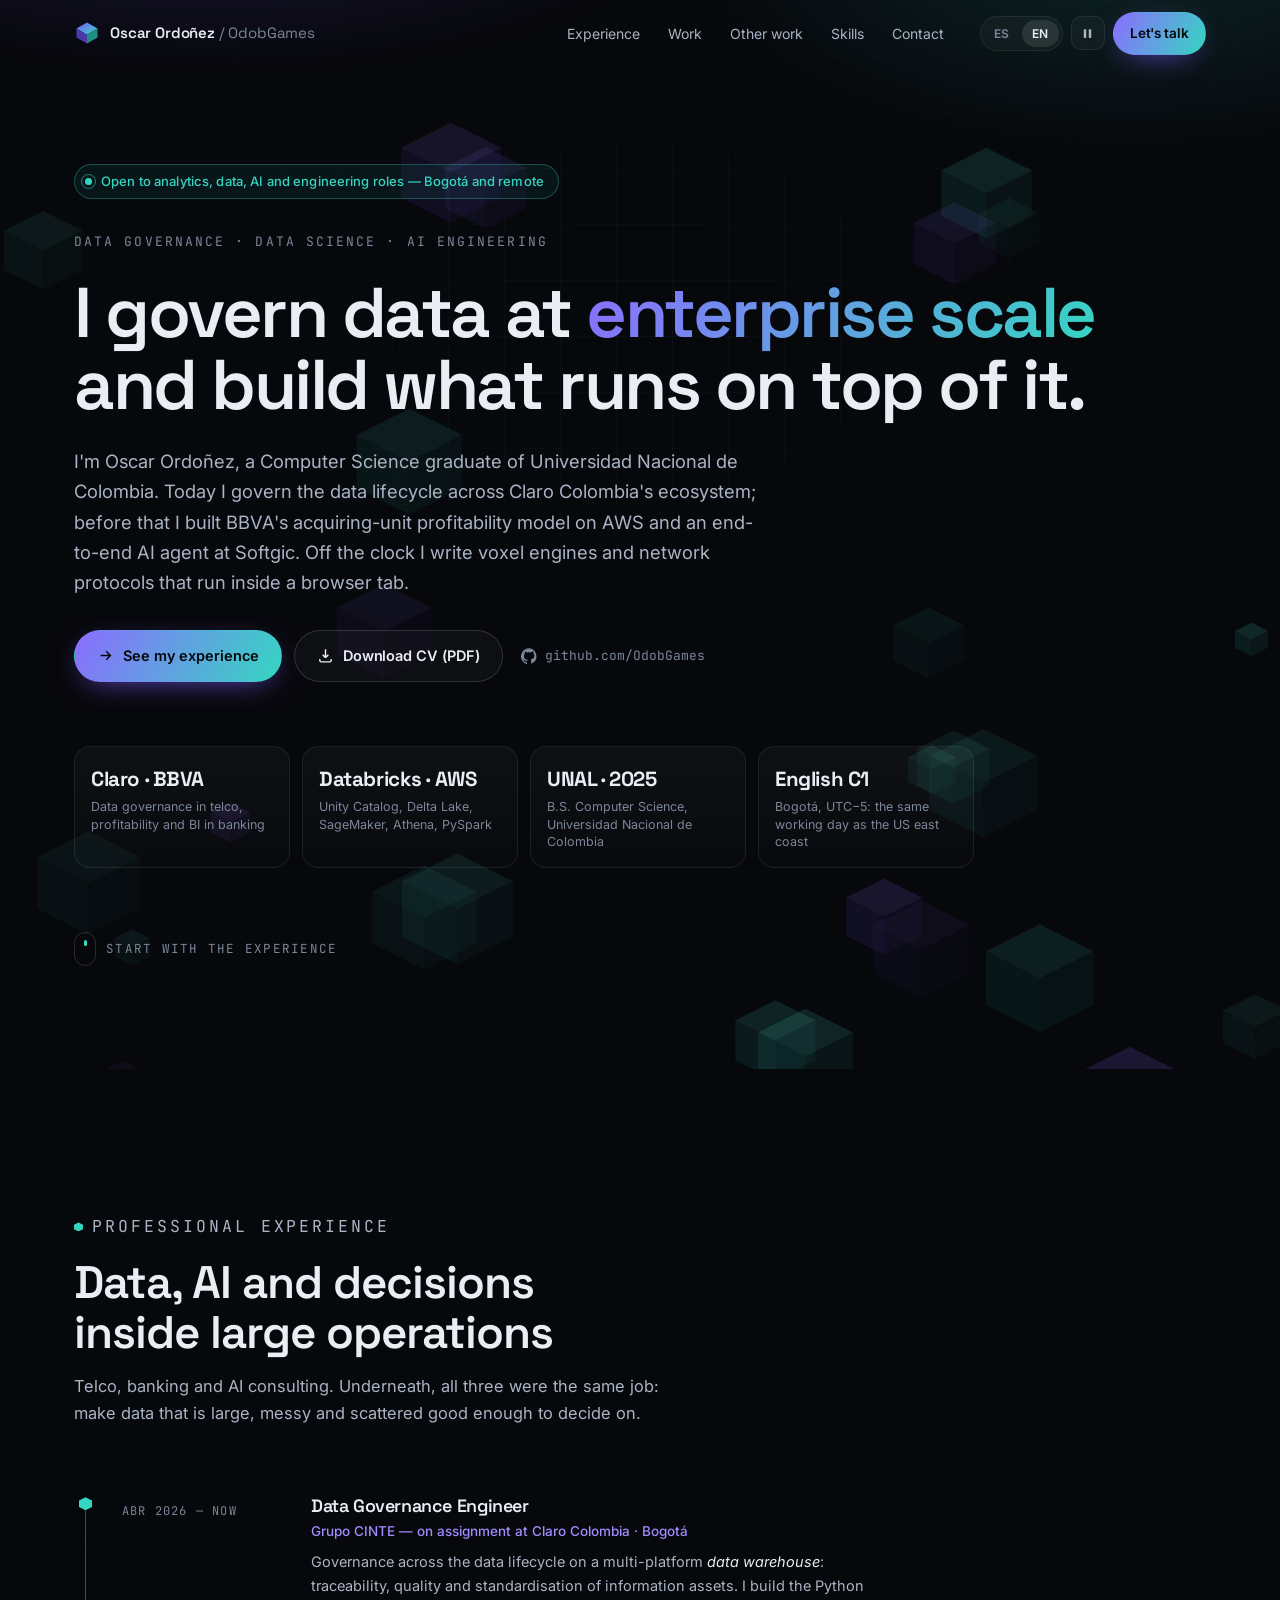
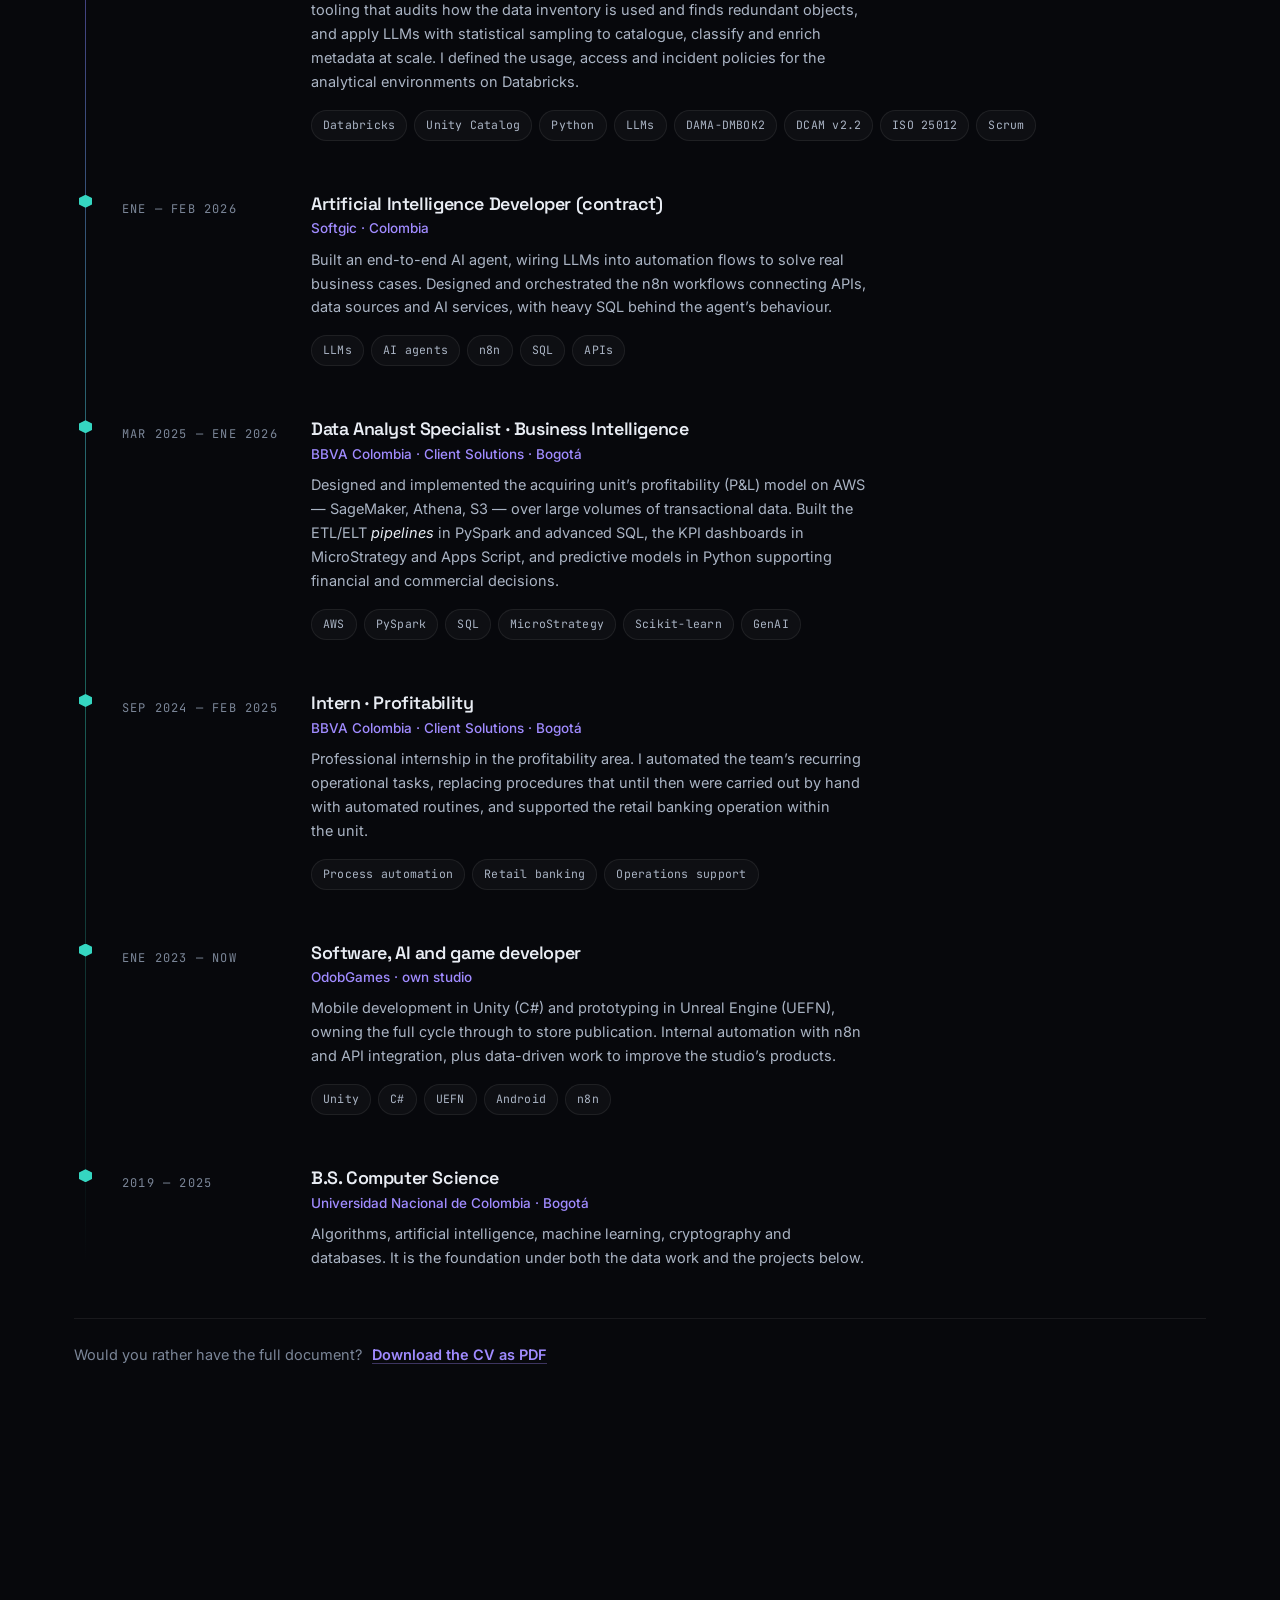
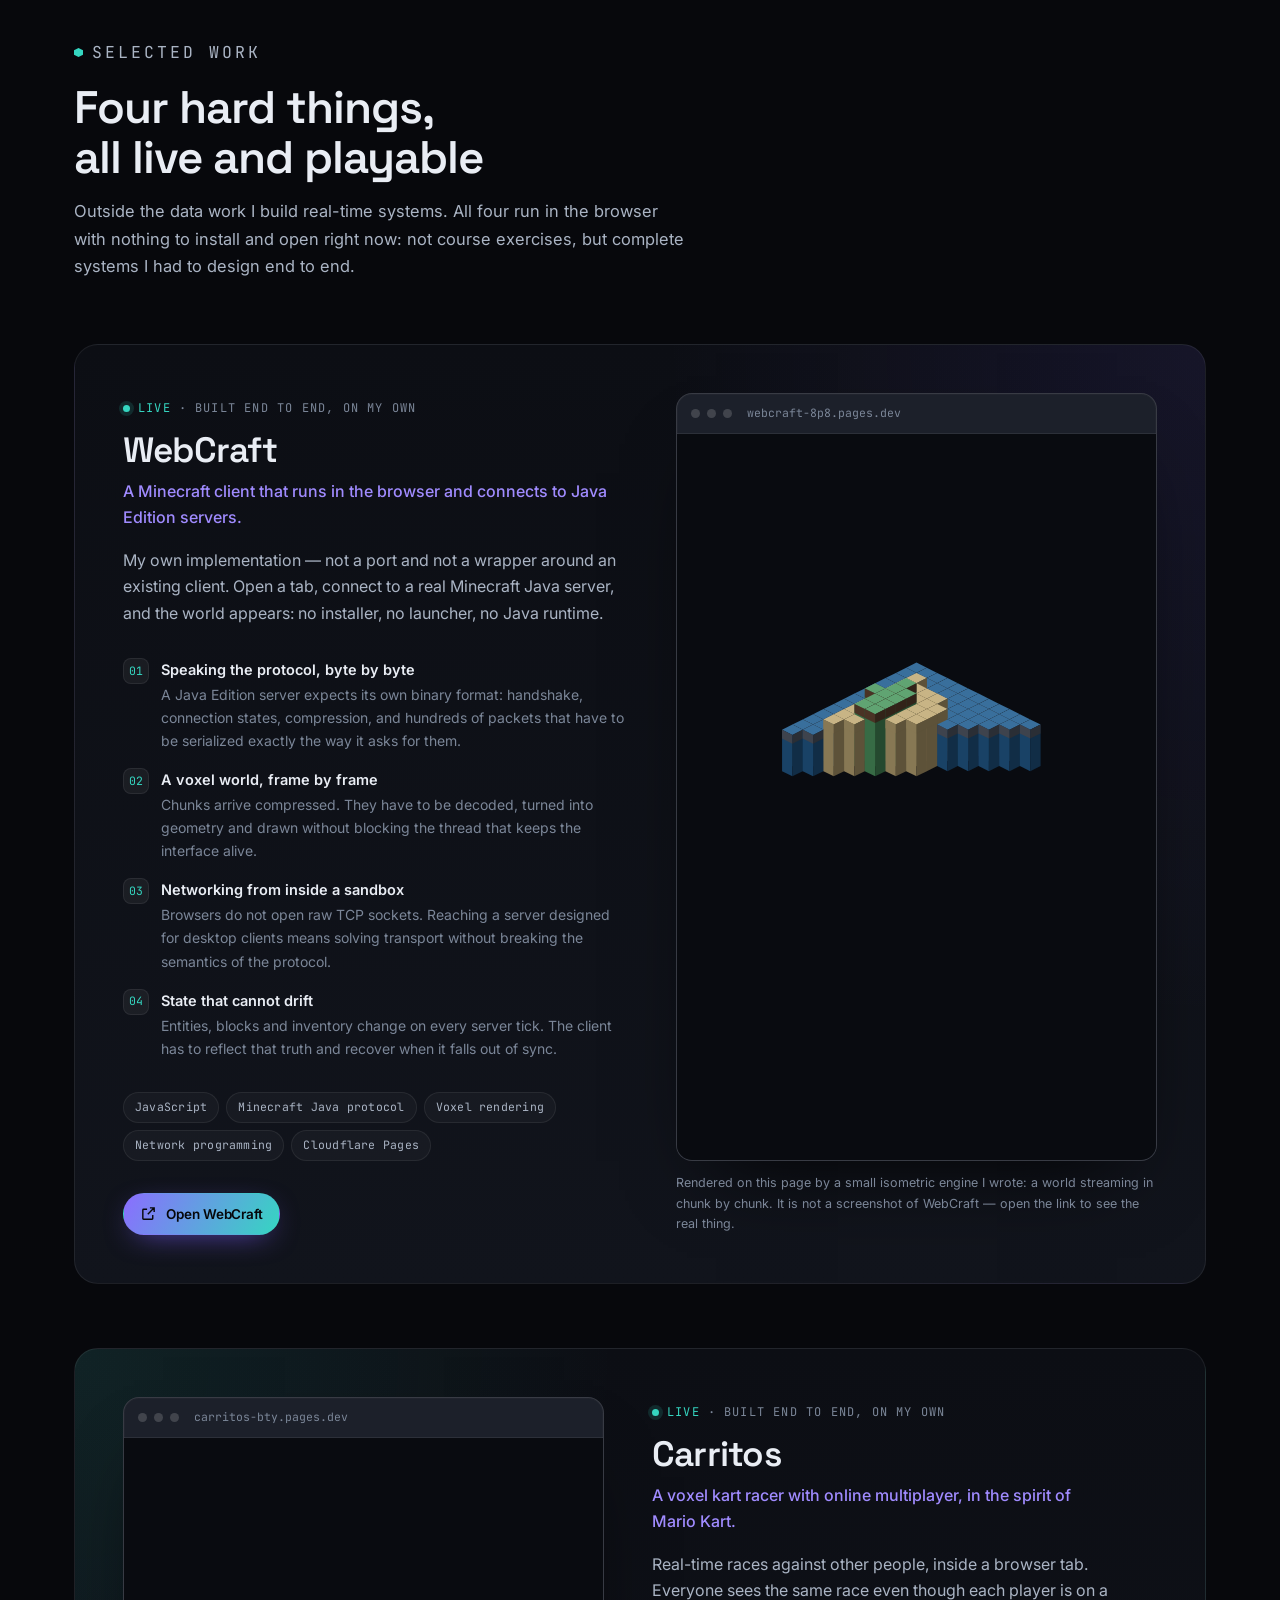
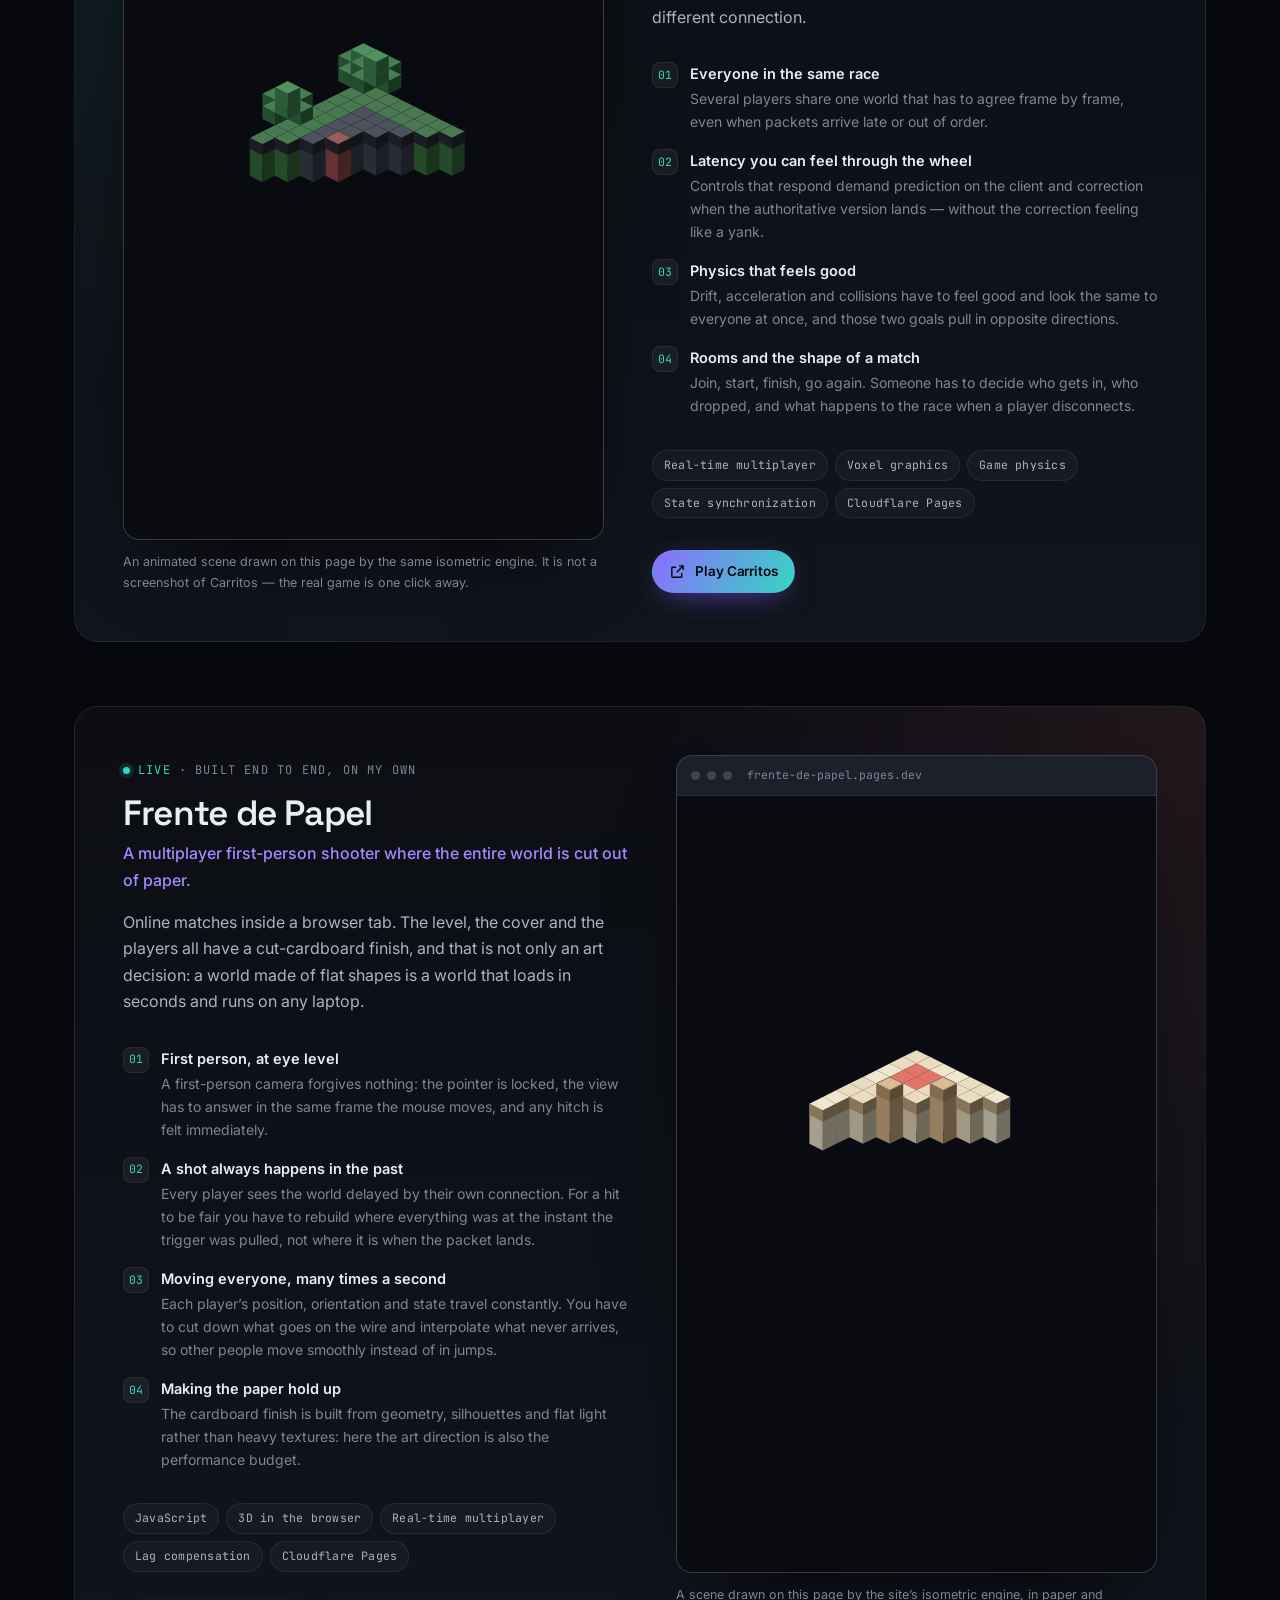
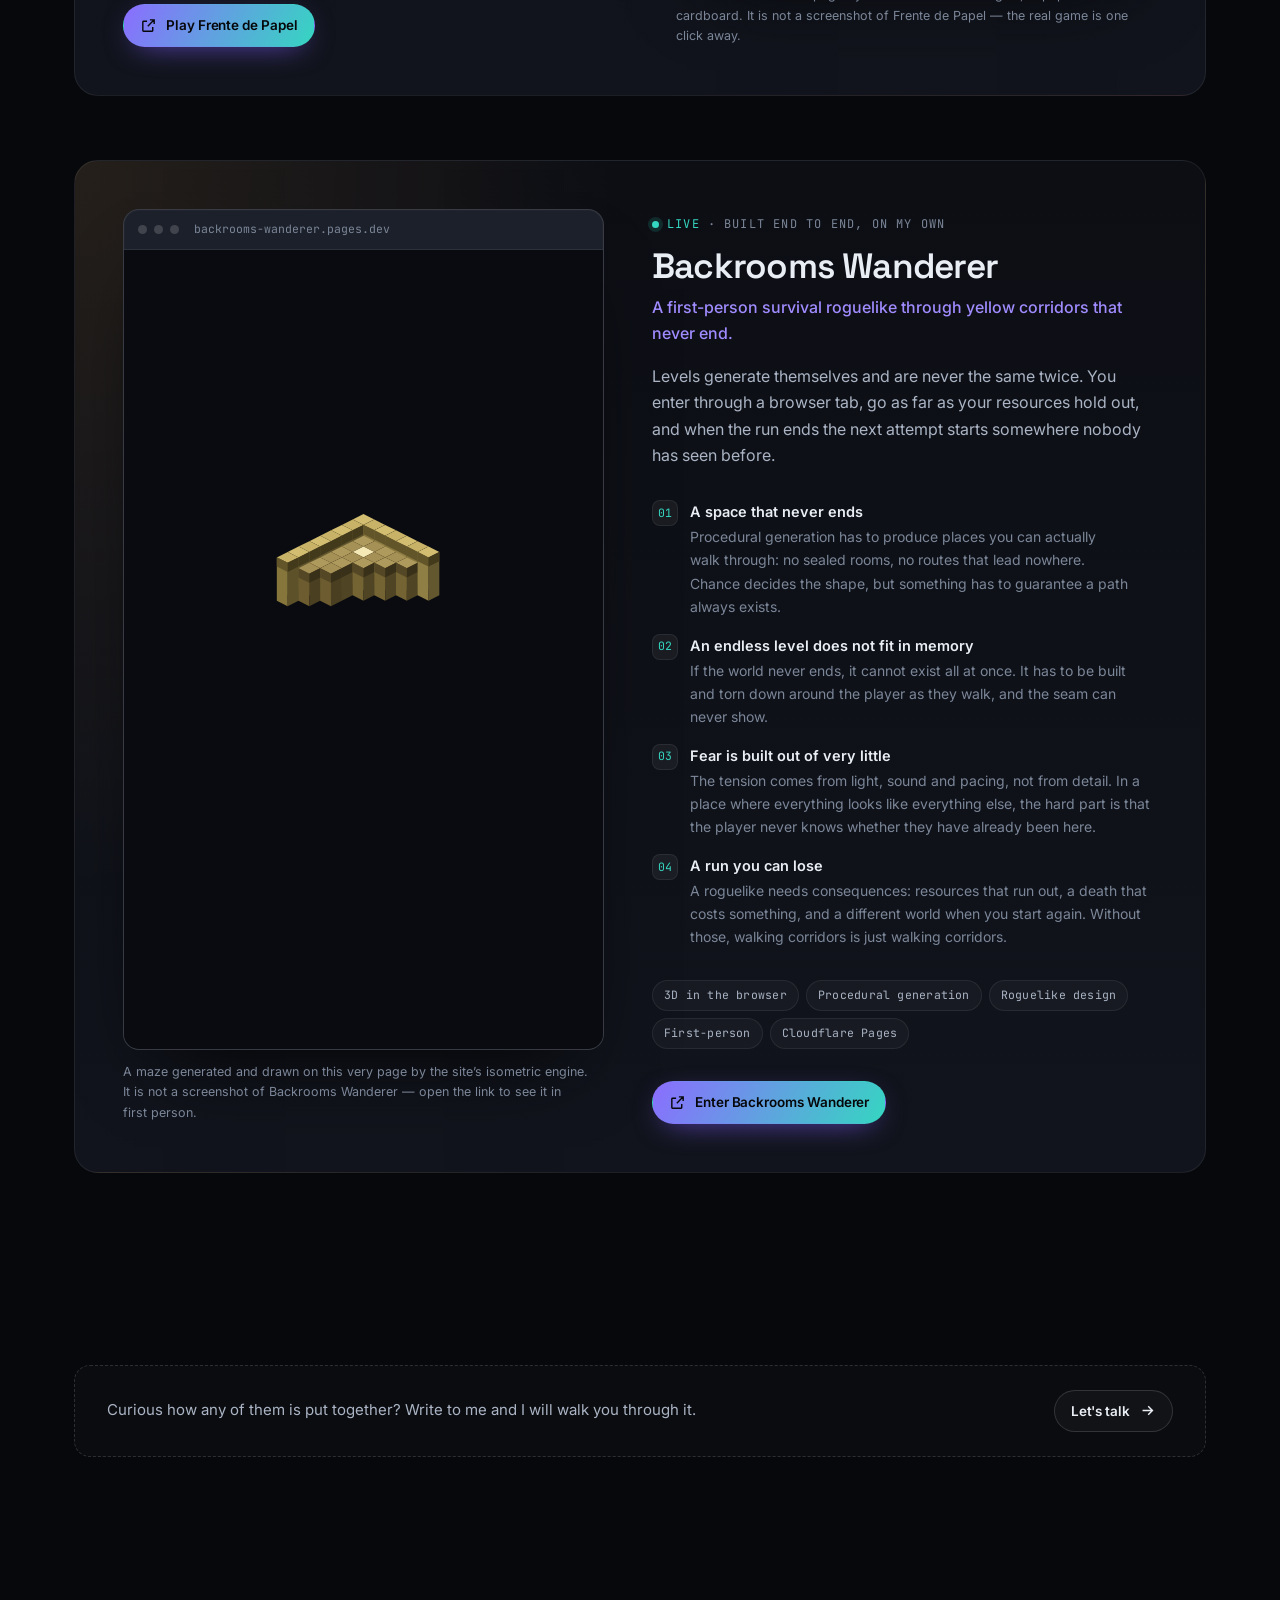
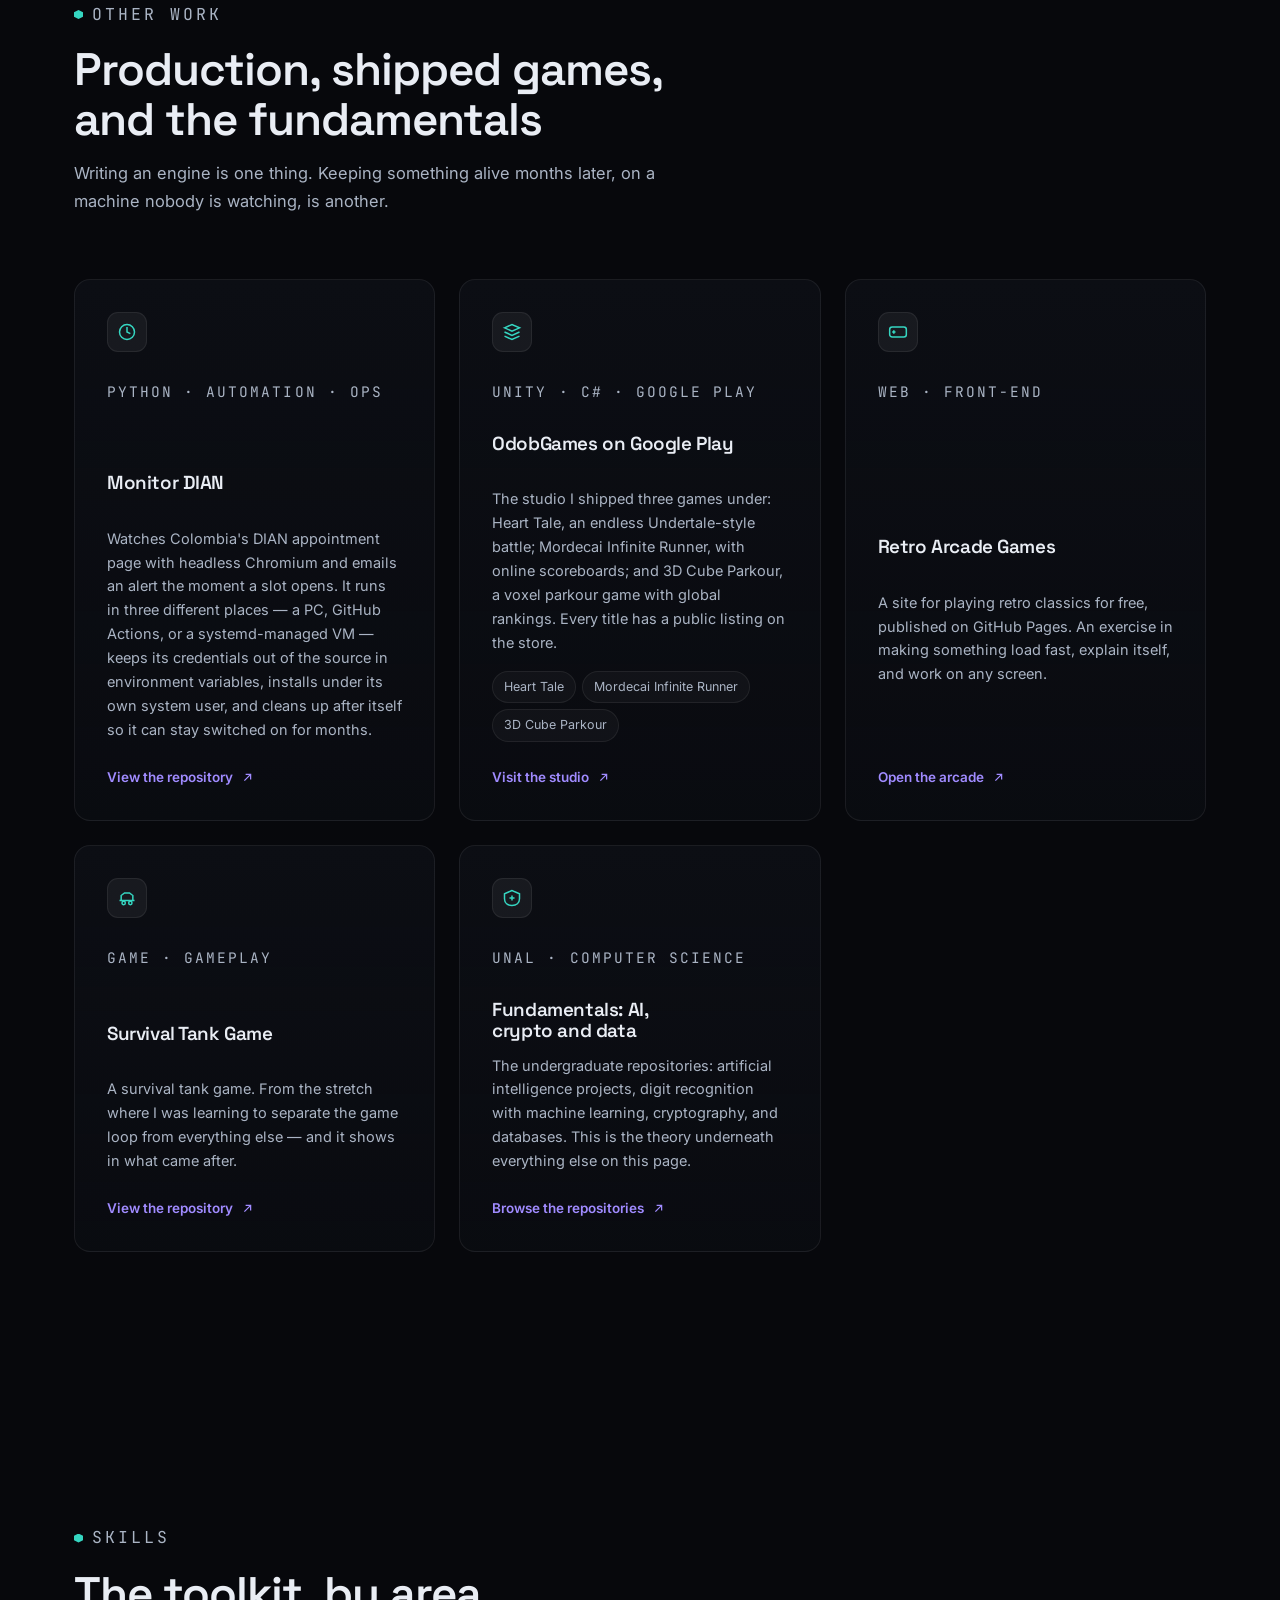
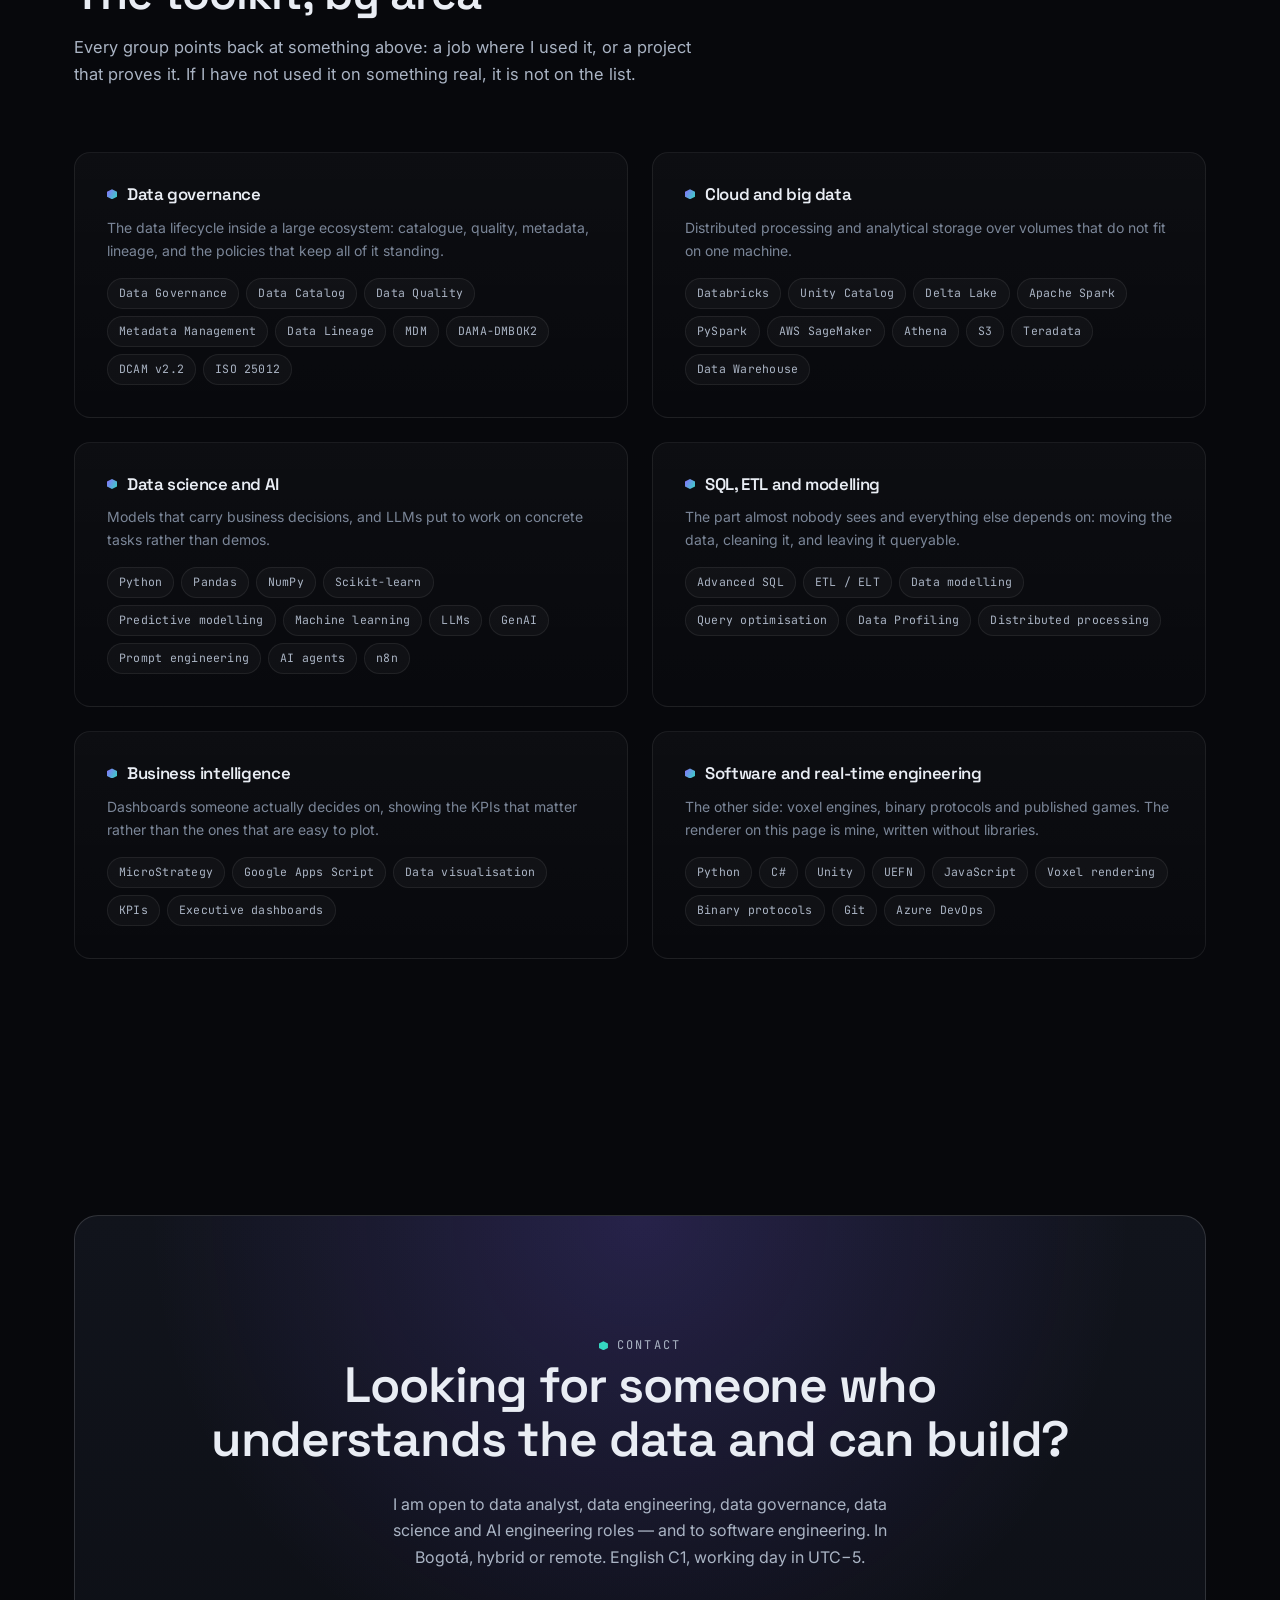
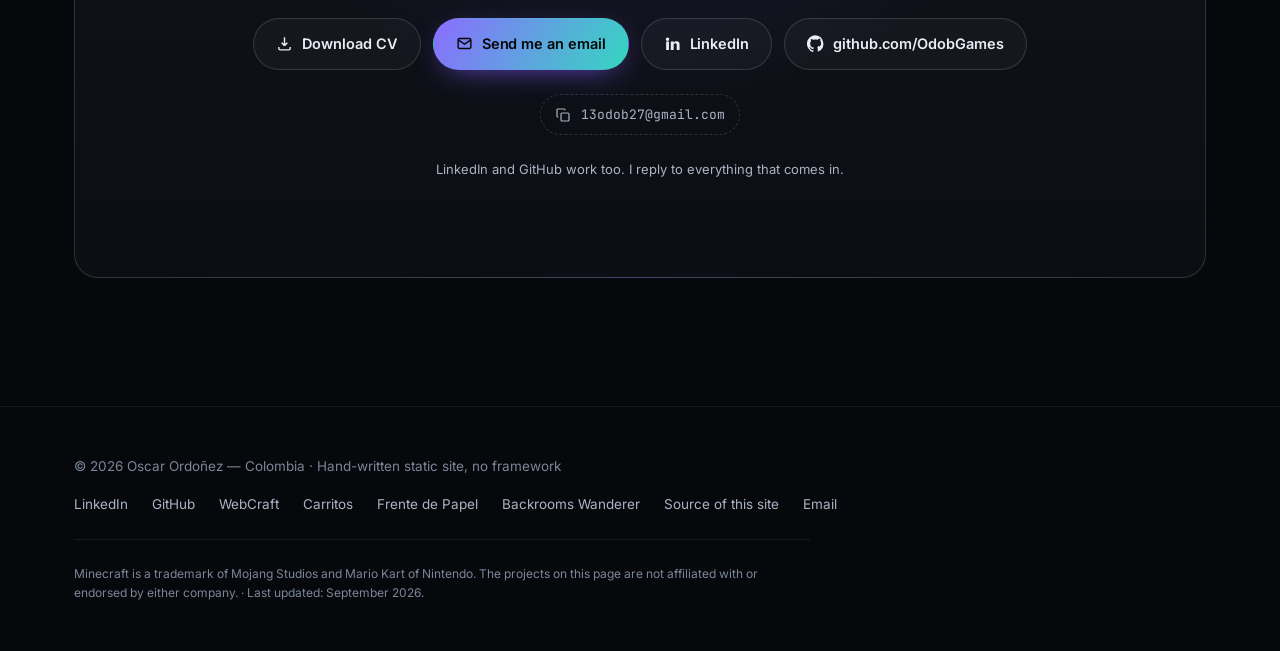
==== commit 00e03a8f: "Version the CV sources and make the download follow the language The PDF lived in the repo with no s" ====
--- a/index.html
+++ b/index.html
@@ -184,7 +184,7 @@
         <svg viewBox="0 0 24 24" fill="none" stroke="currentColor" stroke-width="2" aria-hidden="true"><path d="M5 12h14M13 6l6 6-6 6"/></svg>
         <span data-i18n="hero.cta1">Ver mi experiencia</span>
       </a>
-      <a class="btn btn-ghost" href="assets/cv/CV-Oscar-Ordonez.pdf" download>
+      <a class="btn btn-ghost" href="assets/cv/CV-Oscar-Ordonez.pdf" download data-i18n-attr="href:cv.file">
         <svg viewBox="0 0 24 24" fill="none" stroke="currentColor" stroke-width="2" aria-hidden="true"><path d="M12 3v12m0 0-4-4m4 4 4-4M4 17v2a2 2 0 0 0 2 2h12a2 2 0 0 0 2-2v-2"/></svg>
         <span data-i18n="hero.cta2">Descargar CV (PDF)</span>
       </a>
@@ -332,7 +332,7 @@
 
     <p class="cv-line" data-reveal>
       <span data-i18n="exp.cv">¿Prefieres el documento completo?</span>
-      <a href="assets/cv/CV-Oscar-Ordonez.pdf" download data-i18n="exp.cvlink">Descargar el CV en PDF</a>
+      <a href="assets/cv/CV-Oscar-Ordonez.pdf" download data-i18n="exp.cvlink" data-i18n-attr="href:cv.file">Descargar el CV en PDF</a>
     </p>
   </div>
 </section>
@@ -837,7 +837,7 @@
       </p>
 
       <div class="contact-actions">
-        <a class="btn btn-ghost" href="assets/cv/CV-Oscar-Ordonez.pdf" download>
+        <a class="btn btn-ghost" href="assets/cv/CV-Oscar-Ordonez.pdf" download data-i18n-attr="href:cv.file">
           <svg viewBox="0 0 24 24" fill="none" stroke="currentColor" stroke-width="2" aria-hidden="true"><path d="M12 3v12m0 0-4-4m4 4 4-4M4 17v2a2 2 0 0 0 2 2h12a2 2 0 0 0 2-2v-2"/></svg>
           <span data-i18n="contact.cv">Descargar CV</span>
         </a>
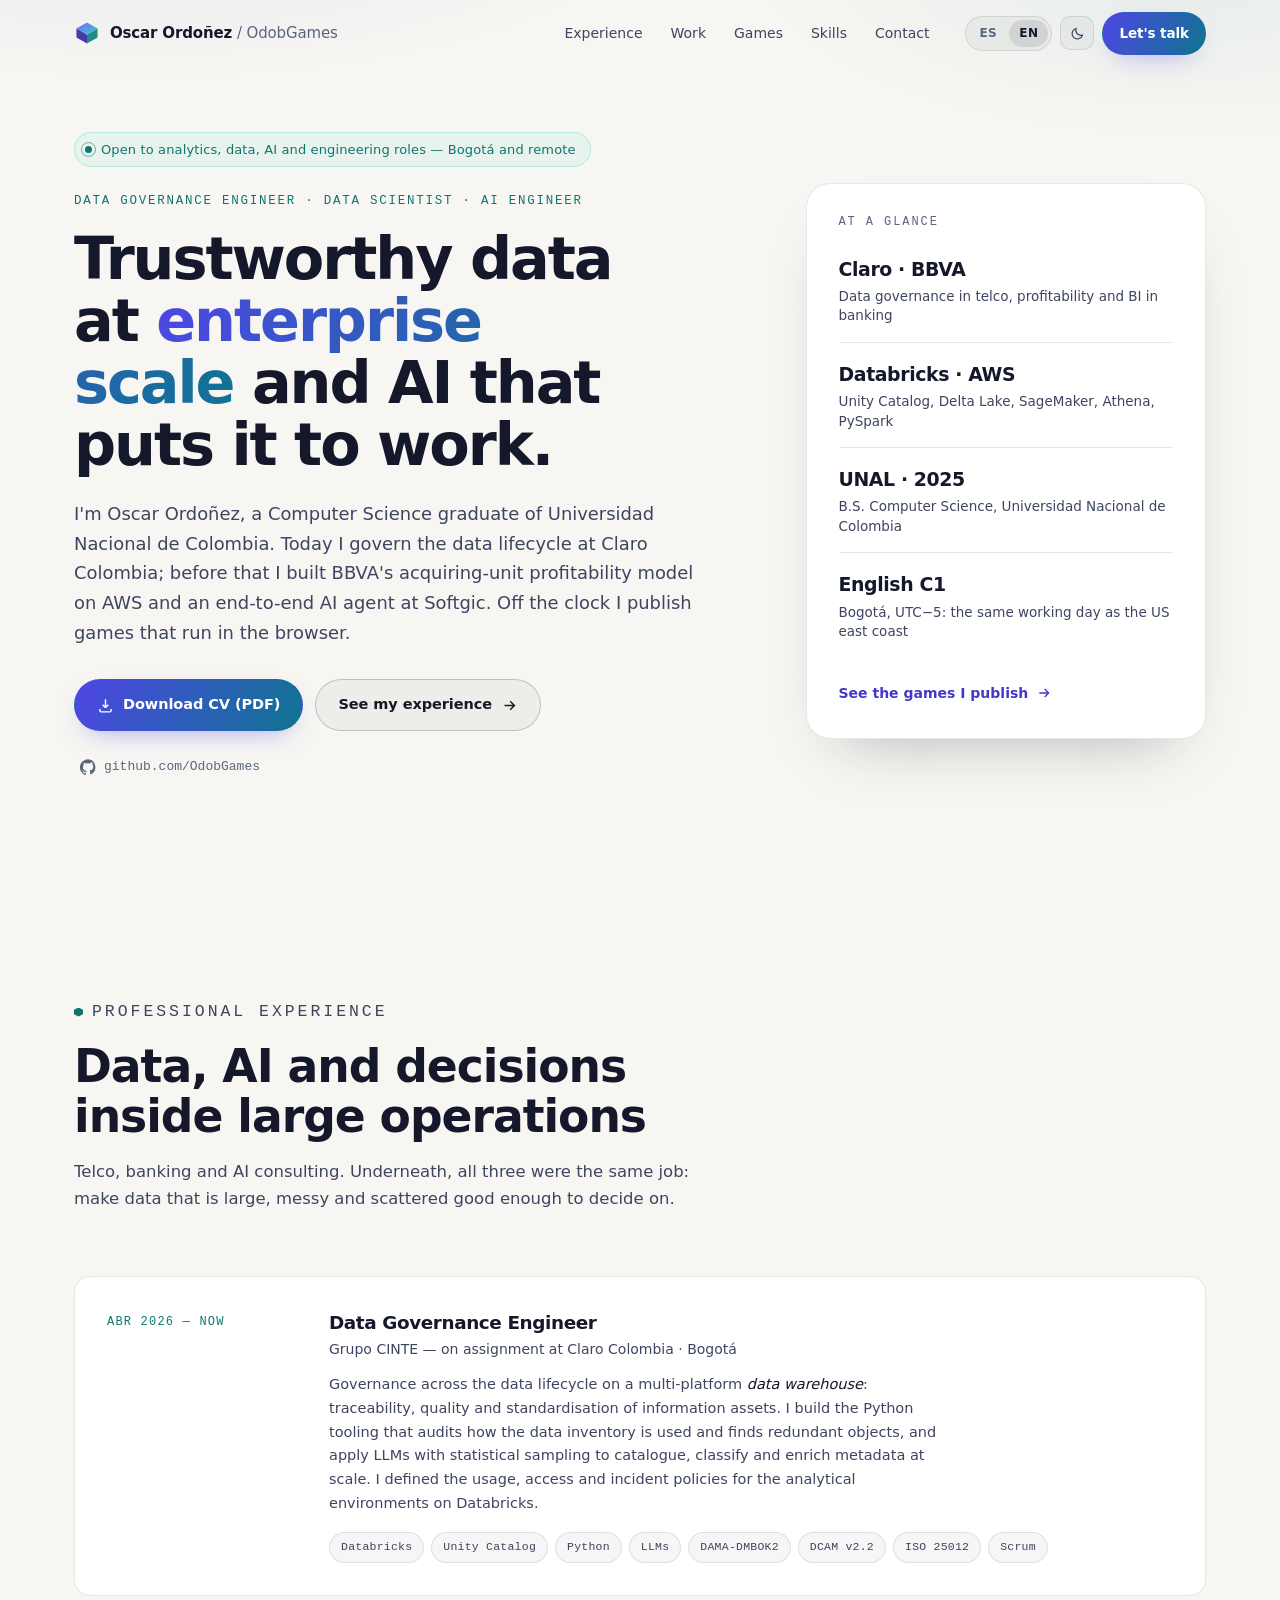
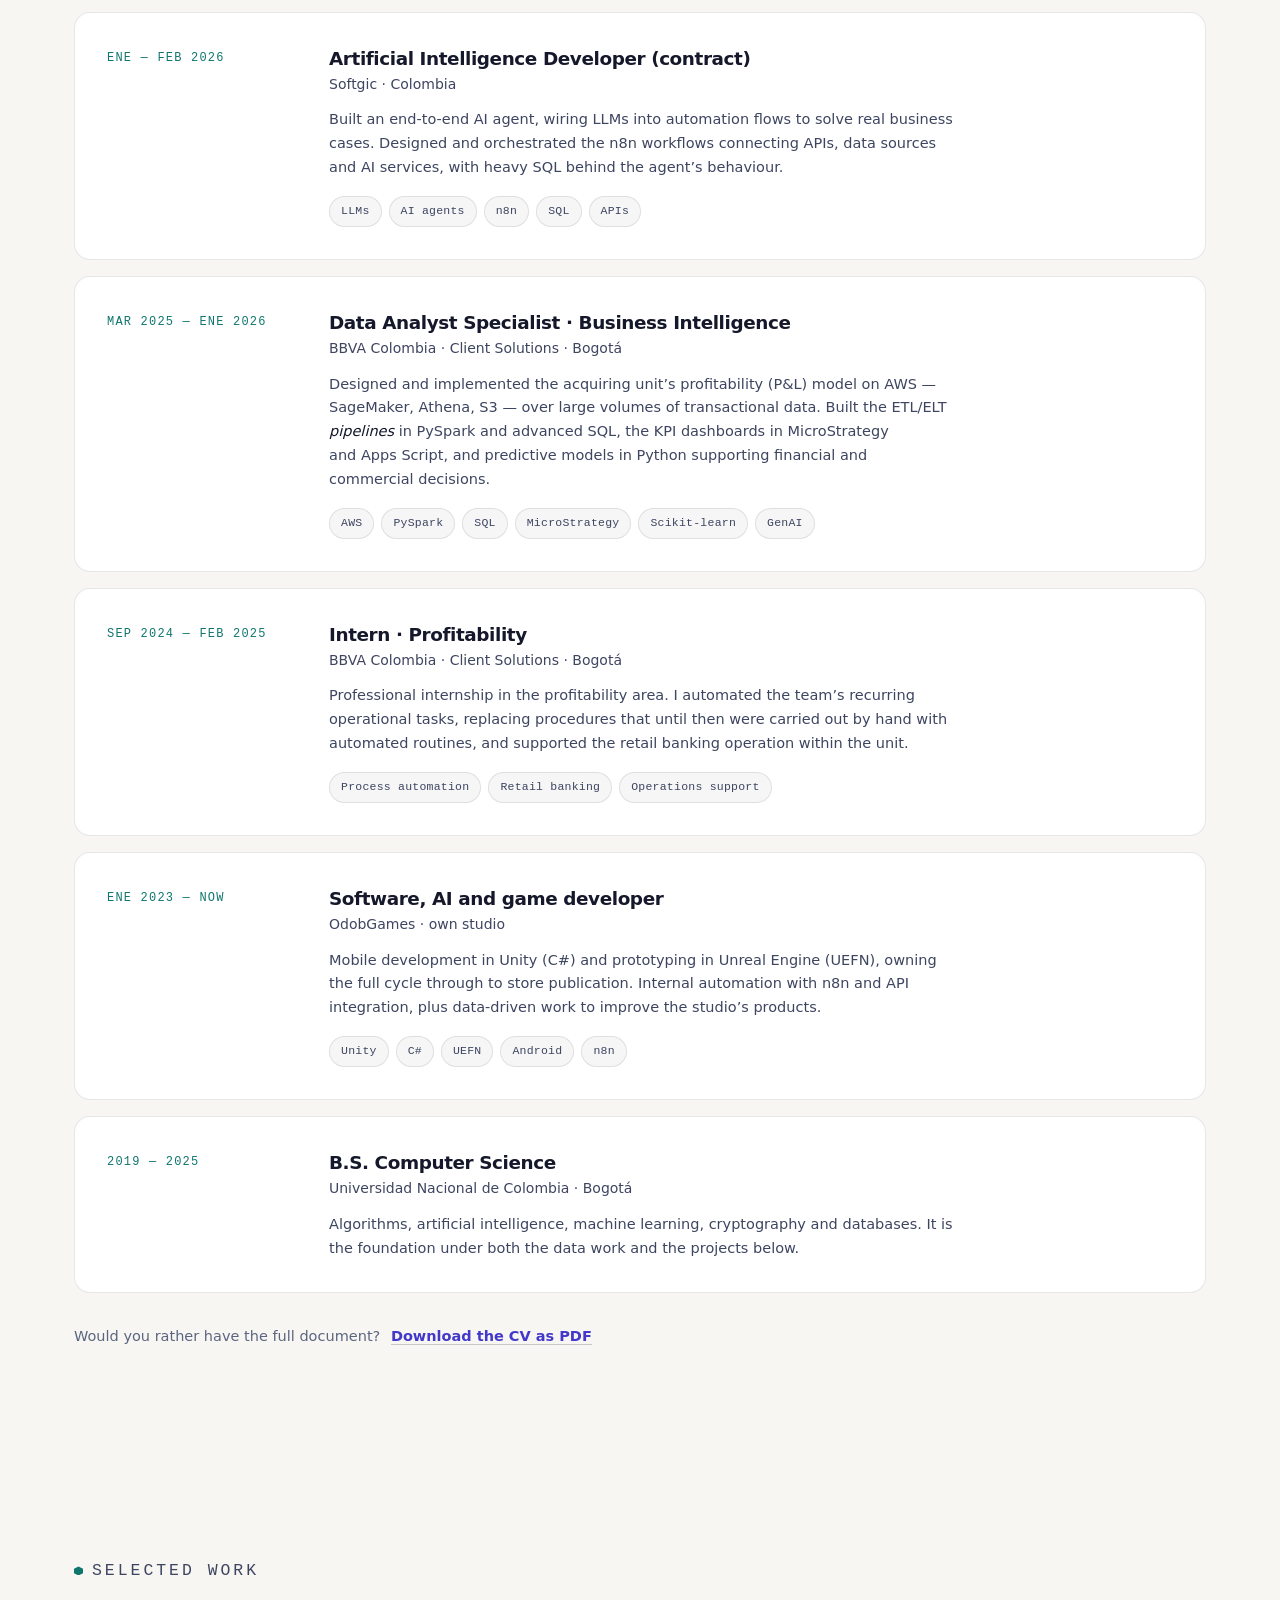
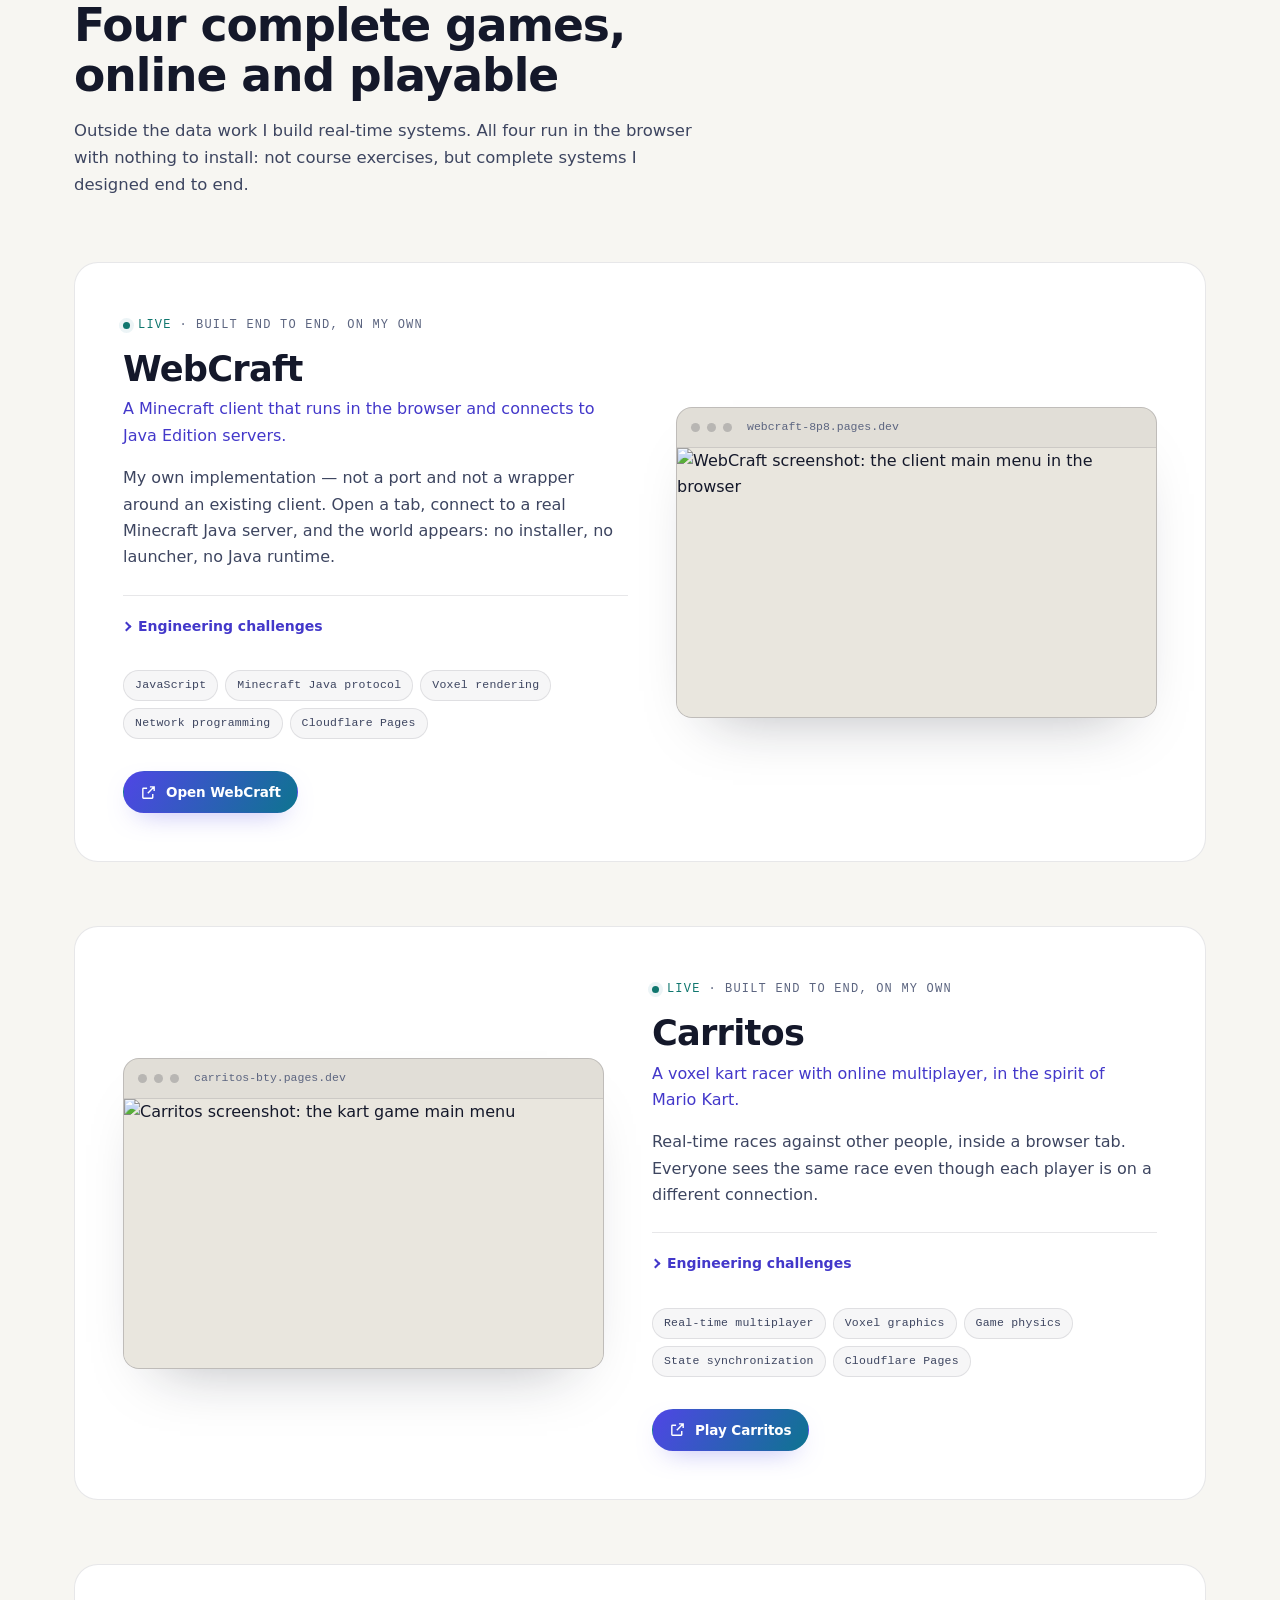
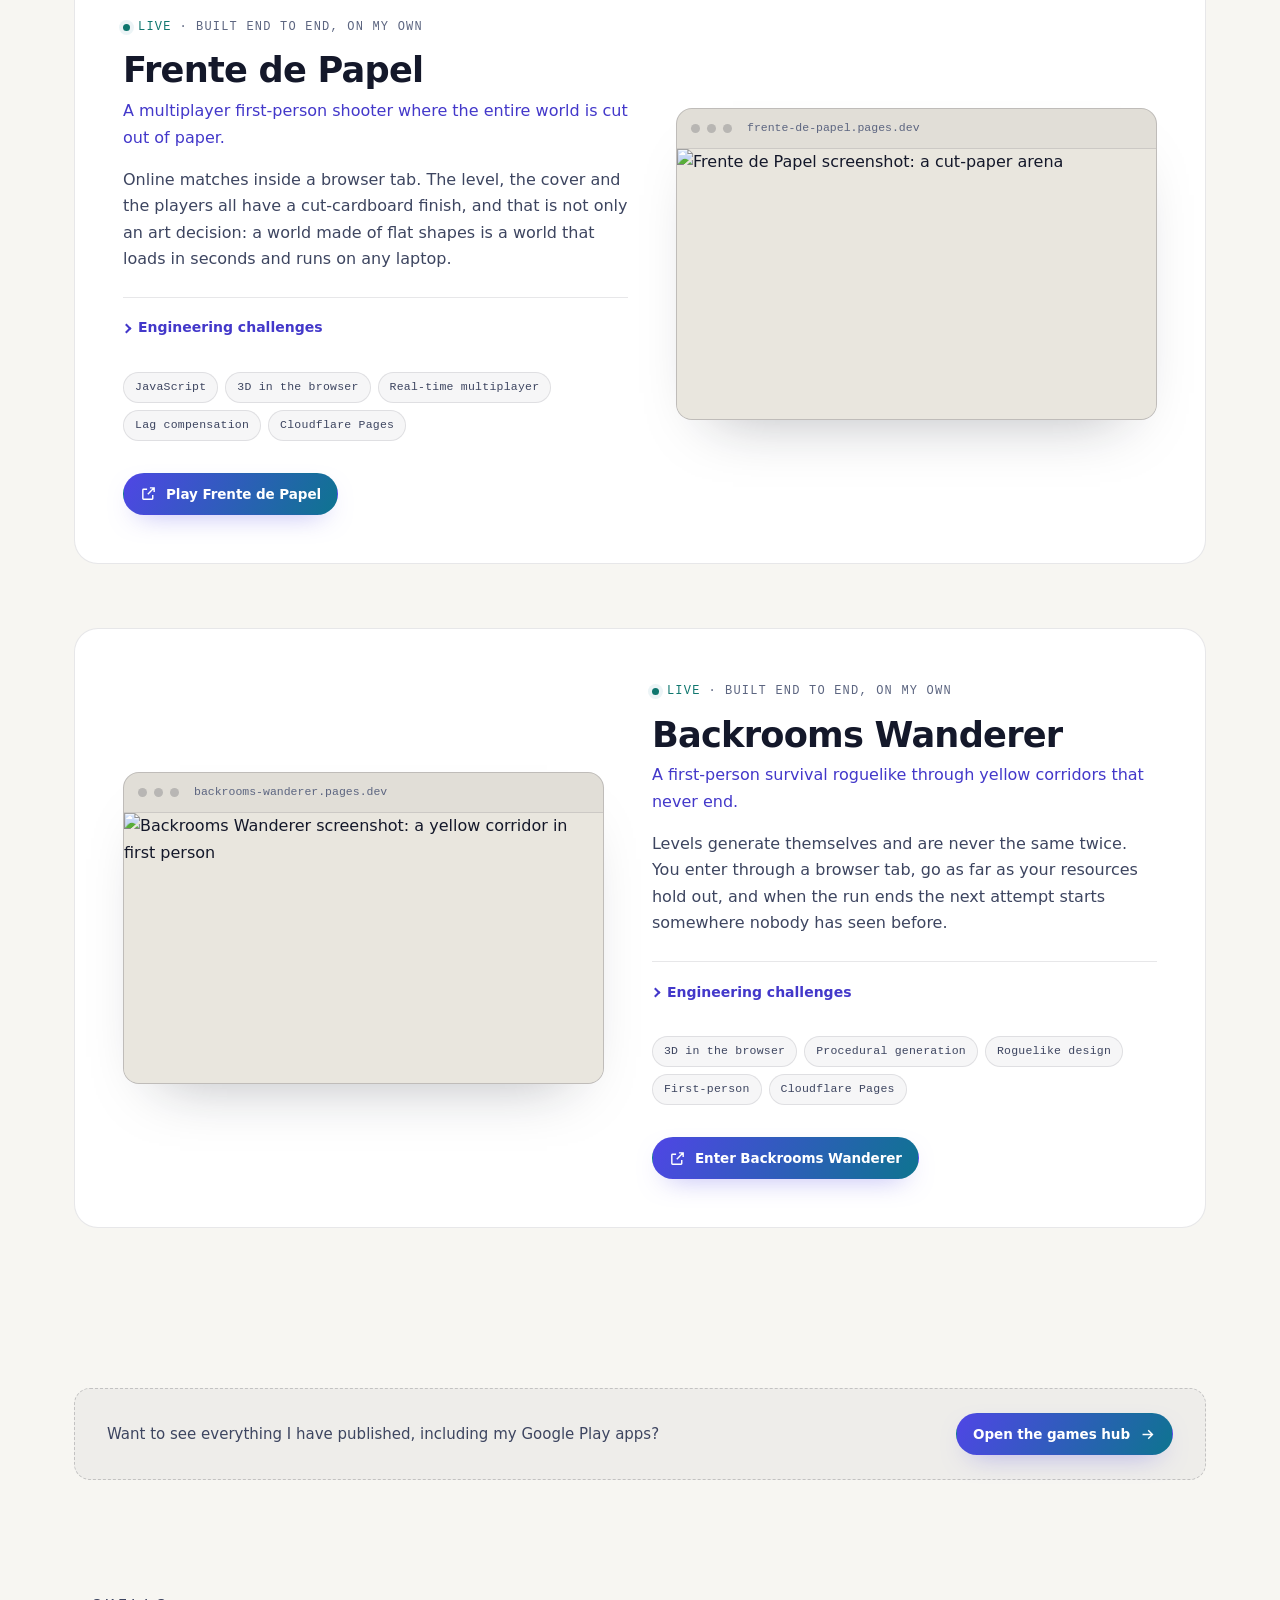
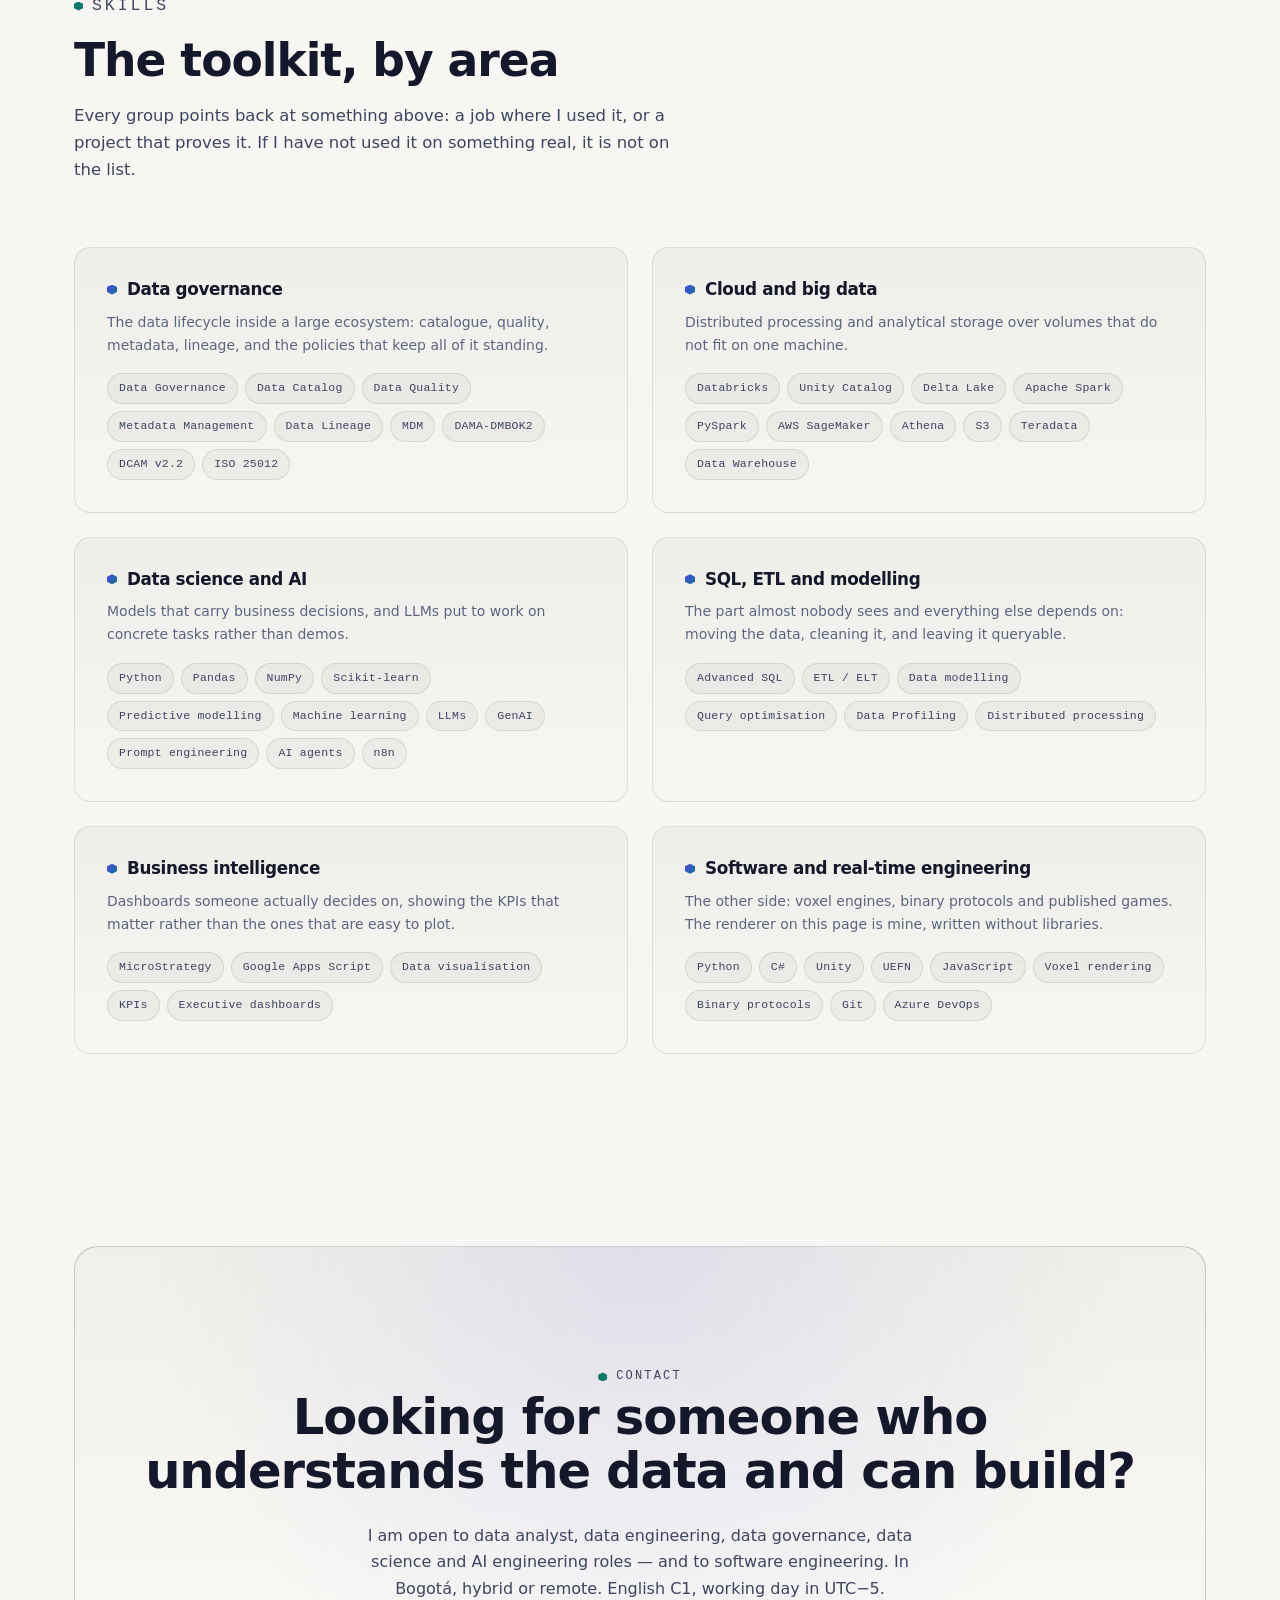
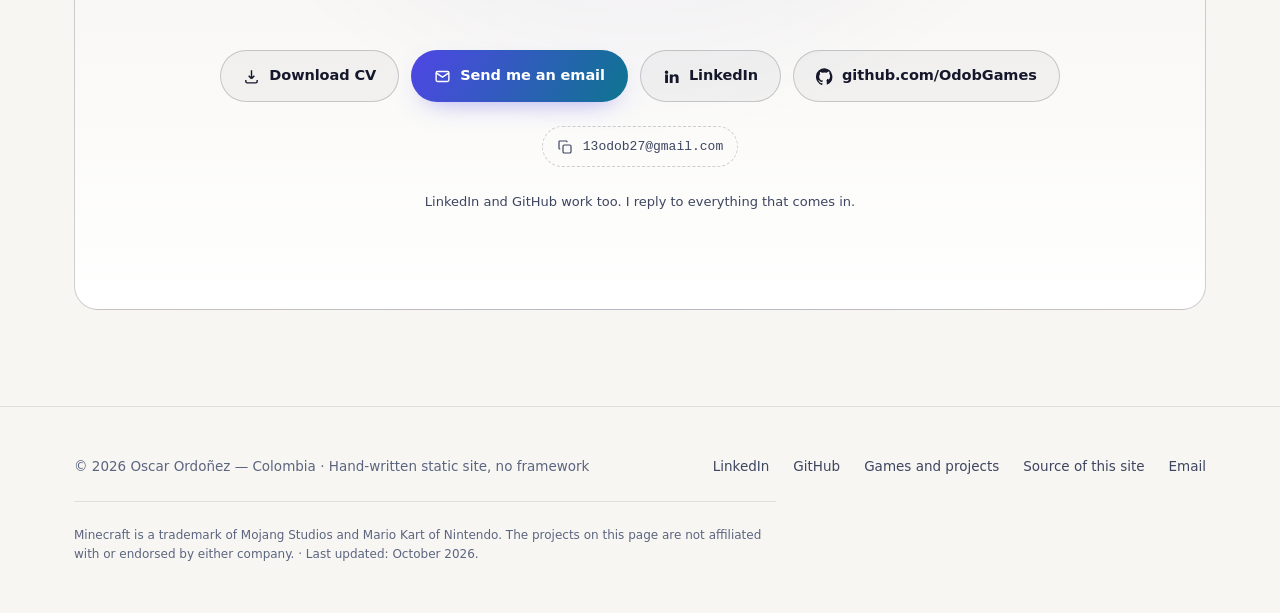
==== commit a4446d8a: "feat: redesign the site (light and dark theme, new hero, experience cards) and add the projects hub" ====
--- a/index.html
+++ b/index.html
@@ -3,8 +3,9 @@
 <head>
 <meta charset="utf-8">
 <meta name="viewport" content="width=device-width, initial-scale=1, viewport-fit=cover">
-<meta name="color-scheme" content="dark">
-<meta name="theme-color" content="#07080c">
+<meta name="color-scheme" content="light dark">
+<meta name="theme-color" content="#f7f6f2" media="(prefers-color-scheme: light)">
+<meta name="theme-color" content="#07080c" media="(prefers-color-scheme: dark)">
 
 <title>Oscar Ordoñez — Ingeniero de datos e IA · Portafolio</title>
 <meta name="description" content="Gobierno de datos en Claro Colombia, BI y modelos predictivos en BBVA, agentes de IA en Softgic. Científico de la Computación (UNAL). Databricks, AWS, Python, SQL.">
@@ -20,26 +21,28 @@
 <meta property="og:locale:alternate" content="en_US">
 <meta property="og:url" content="https://odobgames.github.io/Portafolio/">
 <meta property="og:title" content="Oscar Ordoñez — Ingeniero de datos e IA">
-<meta property="og:description" content="Gobierno de datos en Claro, BI y modelos en BBVA, agentes de IA en Softgic. Y por fuera del horario, motores voxel que corren en el navegador.">
+<meta property="og:description" content="Gobierno de datos en Claro, BI y modelos en BBVA, agentes de IA en Softgic. Y por fuera del horario, juegos que corren en el navegador.">
 <meta property="og:image" content="https://odobgames.github.io/Portafolio/assets/img/og.png">
 <meta property="og:image:width" content="1200">
 <meta property="og:image:height" content="630">
 <meta property="og:image:alt" content="Oscar Ordoñez — ingeniero de datos e IA. Isla voxel isométrica sobre fondo oscuro.">
 <meta name="twitter:card" content="summary_large_image">
 <meta name="twitter:title" content="Oscar Ordoñez — Ingeniero de datos e IA">
-<meta name="twitter:description" content="Gobierno de datos, BI e IA aplicada. Y motores voxel en el navegador.">
+<meta name="twitter:description" content="Gobierno de datos, BI e IA aplicada. Y juegos que corren en el navegador.">
 <meta name="twitter:image" content="https://odobgames.github.io/Portafolio/assets/img/og.png">
 
 <link rel="icon" href="assets/img/favicon.svg" type="image/svg+xml">
 <link rel="apple-touch-icon" href="assets/img/favicon.svg">
 <link rel="manifest" href="site.webmanifest">
 
-<link rel="preconnect" href="https://fonts.googleapis.com">
-<link rel="preconnect" href="https://fonts.gstatic.com" crossorigin>
-<link rel="stylesheet" href="https://fonts.googleapis.com/css2?family=Inter:wght@400;500;600&family=Space+Grotesk:wght@500;600;700&family=JetBrains+Mono:wght@400;500&display=swap">
+<link rel="preload" href="assets/fonts/inter-latin.woff2" as="font" type="font/woff2" crossorigin>
+<link rel="preload" href="assets/fonts/space-grotesk-latin.woff2" as="font" type="font/woff2" crossorigin>
 <link rel="stylesheet" href="assets/css/styles.css">
 <!-- Set before first paint so scroll-reveal only hides content when JS can reveal it again. -->
-<script>document.documentElement.classList.add('js');</script>
+<script>
+  document.documentElement.classList.add('js');
+  try { var t = localStorage.getItem('oo-theme'); if (t === 'light' || t === 'dark') document.documentElement.setAttribute('data-theme', t); } catch (e) {}
+</script>
 
 <script type="application/ld+json">
 {
@@ -83,10 +86,6 @@
       "sameAs": [
         "https://www.linkedin.com/in/oscarordonez13",
         "https://github.com/OdobGames",
-        "https://webcraft-8p8.pages.dev/",
-        "https://carritos-bty.pages.dev/",
-        "https://frente-de-papel.pages.dev/",
-        "https://backrooms-wanderer.pages.dev/",
         "https://odobgames.github.io/OdobGames"
       ],
       "seeks": { "@type": "Demand", "name": "Software engineering roles" }
@@ -99,7 +98,7 @@
         { "@type": "ListItem", "position": 2, "item": { "@type": "SoftwareApplication", "name": "Carritos", "applicationCategory": "GameApplication", "operatingSystem": "Web browser", "url": "https://carritos-bty.pages.dev/", "description": "An online multiplayer voxel kart racing game playable in the browser.", "author": { "@id": "https://odobgames.github.io/Portafolio/#oscar" } } },
         { "@type": "ListItem", "position": 3, "item": { "@type": "SoftwareApplication", "name": "Frente de Papel", "applicationCategory": "GameApplication", "operatingSystem": "Web browser", "url": "https://frente-de-papel.pages.dev/", "description": "An online multiplayer first-person shooter that runs in the browser, with a cut-paper, cartoon art direction.", "author": { "@id": "https://odobgames.github.io/Portafolio/#oscar" } } },
         { "@type": "ListItem", "position": 4, "item": { "@type": "SoftwareApplication", "name": "Backrooms Wanderer", "applicationCategory": "GameApplication", "operatingSystem": "Web browser", "url": "https://backrooms-wanderer.pages.dev/", "description": "A first-person survival roguelike set in procedurally generated Backrooms levels, played online in the browser.", "author": { "@id": "https://odobgames.github.io/Portafolio/#oscar" } } },
-        { "@type": "ListItem", "position": 5, "item": { "@type": "SoftwareSourceCode", "name": "Monitor DIAN", "codeRepository": "https://github.com/OdobGames/monitor-dian", "programmingLanguage": "Python", "description": "Headless Chromium watcher that emails an alert when appointment slots open, deployable to GitHub Actions or a systemd-managed VM.", "author": { "@id": "https://odobgames.github.io/Portafolio/#oscar" } } }
+        { "@type": "ListItem", "position": 5, "item": { "@type": "SoftwareApplication", "name": "OpenWorld", "applicationCategory": "SocialNetworkingApplication", "operatingSystem": "Android", "url": "https://play.google.com/store/apps/details?id=com.odobgames.openworld", "description": "A native Android social app to meet people and chat, published on Google Play.", "author": { "@id": "https://odobgames.github.io/Portafolio/#oscar" } } }
       ]
     }
   ]
@@ -128,7 +127,7 @@
     <nav class="nav-links" id="nav-links" aria-label="Principal">
       <a href="#experiencia" data-i18n="nav.exp">Experiencia</a>
       <a href="#proyectos" data-i18n="nav.work">Proyectos</a>
-      <a href="#mas" data-i18n="nav.more">Otros proyectos</a>
+      <a href="juegos/" data-i18n="nav.games">Juegos</a>
       <a href="#habilidades" data-i18n="nav.skills">Habilidades</a>
       <a href="#contacto" data-i18n="nav.contact">Contacto</a>
     </nav>
@@ -138,10 +137,10 @@
         <button type="button" data-lang="es" aria-pressed="true">ES</button>
         <button type="button" data-lang="en" aria-pressed="false">EN</button>
       </div>
-      <button class="icon-btn" type="button" id="motion-toggle" aria-pressed="false"
-              data-i18n-attr="aria-label:a11y.motion" aria-label="Pausar las animaciones">
-        <svg class="i-pause" viewBox="0 0 24 24" fill="currentColor" aria-hidden="true"><rect x="6" y="5" width="4" height="14" rx="1"/><rect x="14" y="5" width="4" height="14" rx="1"/></svg>
-        <svg class="i-play" viewBox="0 0 24 24" fill="currentColor" aria-hidden="true"><path d="M8 5.5v13l11-6.5z"/></svg>
+      <button class="icon-btn" type="button" id="theme-toggle" aria-pressed="false"
+              data-i18n-attr="aria-label:a11y.theme" aria-label="Modo oscuro">
+        <svg class="i-moon" viewBox="0 0 24 24" fill="none" stroke="currentColor" stroke-width="2" aria-hidden="true"><path d="M20 14.5A8.5 8.5 0 0 1 9.5 4 8.5 8.5 0 1 0 20 14.5Z"/></svg>
+        <svg class="i-sun" viewBox="0 0 24 24" fill="none" stroke="currentColor" stroke-width="2" aria-hidden="true"><circle cx="12" cy="12" r="4"/><path d="M12 2v2M12 20v2M4.9 4.9l1.4 1.4M17.7 17.7l1.4 1.4M2 12h2M20 12h2M4.9 19.1l1.4-1.4M17.7 6.3l1.4-1.4"/></svg>
       </button>
       <a class="btn btn-primary btn-sm" href="#contacto" data-i18n="nav.cta">Hablemos</a>
       <button class="burger" type="button" aria-expanded="false" aria-controls="nav-links"
@@ -156,67 +155,69 @@
 
 <!-- ============================================================== hero -->
 <section class="hero" id="inicio">
-  <canvas class="hero-canvas" data-voxel="ambient" data-seed="21" aria-hidden="true"></canvas>
-  <div class="shell">
-    <p class="badge" data-reveal>
-      <span class="dot" aria-hidden="true"></span>
-      <span data-i18n="hero.badge">Abierto a roles de analítica, datos, IA e ingeniería — Bogotá y remoto</span>
-    </p>
-
-    <p class="kicker" data-reveal data-i18n="hero.kicker">Gobierno de datos · Ciencia de datos · Ingeniería de IA</p>
-
-    <h1 data-reveal>
-      <span data-i18n="hero.title1">Gobierno datos a</span>
-      <span class="grad" data-i18n="hero.title2">escala corporativa</span>
-      <span data-i18n="hero.title3">y construyo lo que corre encima.</span>
-    </h1>
-
-    <p class="lede" data-reveal data-i18n="hero.lede">
-      Soy Oscar Ordoñez, Científico de la Computación de la Universidad Nacional de Colombia.
-      Hoy hago gobierno del ciclo de vida del dato sobre el ecosistema de Claro Colombia;
-      antes construí el modelo de rentabilidad de la unidad adquirente de BBVA sobre AWS y
-      un agente de IA de punta a punta en Softgic. Por fuera del horario escribo motores
-      voxel y protocolos de red que corren dentro del navegador.
-    </p>
-
-    <div class="hero-actions" data-reveal>
-      <a class="btn btn-primary" href="#experiencia">
+  <div class="shell hero-grid">
+    <div class="hero-copy">
+      <p class="badge">
+        <span class="dot" aria-hidden="true"></span>
+        <span data-i18n="hero.badge">Abierto a roles de analítica, datos, IA e ingeniería — Bogotá y remoto</span>
+      </p>
+
+      <p class="kicker" data-i18n="hero.role">Data Governance Engineer · Data Scientist · AI Engineer</p>
+
+      <h1>
+        <span data-i18n="hero.title1">Datos confiables a</span>
+        <span class="grad" data-i18n="hero.title2">escala corporativa</span>
+        <span data-i18n="hero.title3">e IA que los pone a trabajar.</span>
+      </h1>
+
+      <p class="lede" data-i18n="hero.lede">
+        Soy Oscar Ordoñez, Científico de la Computación de la Universidad Nacional de Colombia.
+        Hoy hago gobierno del ciclo de vida del dato en Claro Colombia; antes construí el modelo
+        de rentabilidad de la unidad adquirente de BBVA sobre AWS y un agente de IA de punta a
+        punta en Softgic. Por fuera del horario publico juegos que corren en el navegador.
+      </p>
+
+      <div class="hero-actions">
+        <a class="btn btn-primary" href="assets/cv/CV-Oscar-Ordonez.pdf" download data-i18n-attr="href:cv.file">
+          <svg viewBox="0 0 24 24" fill="none" stroke="currentColor" stroke-width="2" aria-hidden="true"><path d="M12 3v12m0 0-4-4m4 4 4-4M4 17v2a2 2 0 0 0 2 2h12a2 2 0 0 0 2-2v-2"/></svg>
+          <span data-i18n="hero.cta2">Descargar CV (PDF)</span>
+        </a>
+        <a class="btn btn-ghost" href="#experiencia">
+          <span data-i18n="hero.cta1">Ver mi experiencia</span>
+          <svg viewBox="0 0 24 24" fill="none" stroke="currentColor" stroke-width="2" aria-hidden="true"><path d="M5 12h14M13 6l6 6-6 6"/></svg>
+        </a>
+        <a class="quiet-link" href="https://github.com/OdobGames" target="_blank" rel="noopener noreferrer">
+          <svg viewBox="0 0 24 24" fill="currentColor" aria-hidden="true"><path d="M12 .5a12 12 0 0 0-3.8 23.4c.6.1.8-.3.8-.6v-2c-3.3.7-4-1.6-4-1.6-.6-1.4-1.4-1.8-1.4-1.8-1.1-.7.1-.7.1-.7 1.2.1 1.9 1.2 1.9 1.2 1.1 1.9 2.9 1.3 3.6 1 .1-.8.4-1.3.8-1.6-2.7-.3-5.5-1.3-5.5-5.9 0-1.3.5-2.4 1.2-3.2-.1-.3-.5-1.5.1-3.2 0 0 1-.3 3.3 1.2a11.5 11.5 0 0 1 6 0C17.6 4.7 18.6 5 18.6 5c.6 1.7.2 2.9.1 3.2.8.8 1.2 1.9 1.2 3.2 0 4.6-2.8 5.6-5.5 5.9.4.4.8 1.1.8 2.2v3.3c0 .3.2.7.8.6A12 12 0 0 0 12 .5Z"/></svg>
+          <span data-i18n="hero.cta3">github.com/OdobGames</span>
+        </a>
+      </div>
+    </div>
+
+    <aside class="hero-card" aria-labelledby="hero-card-title">
+      <h2 id="hero-card-title" class="hero-card-title" data-i18n="hero.card.title">De un vistazo</h2>
+      <dl class="facts">
+        <div class="fact">
+          <dt data-i18n="fact.1.n">Claro · BBVA</dt>
+          <dd data-i18n="fact.1.t">Gobierno de datos en telco, rentabilidad y BI en banca</dd>
+        </div>
+        <div class="fact">
+          <dt data-i18n="fact.2.n">Databricks · AWS</dt>
+          <dd data-i18n="fact.2.t">Unity Catalog, Delta Lake, SageMaker, Athena, PySpark</dd>
+        </div>
+        <div class="fact">
+          <dt data-i18n="fact.3.n">UNAL · 2025</dt>
+          <dd data-i18n="fact.3.t">Ciencias de la Computación (B.S.), Universidad Nacional</dd>
+        </div>
+        <div class="fact">
+          <dt data-i18n="fact.4.n">Inglés C1</dt>
+          <dd data-i18n="fact.4.t">Bogotá, UTC−5: misma jornada que la costa este de EE. UU.</dd>
+        </div>
+      </dl>
+      <a class="hero-card-link" href="juegos/">
+        <span data-i18n="hero.card.cta">Mira los juegos que publico</span>
         <svg viewBox="0 0 24 24" fill="none" stroke="currentColor" stroke-width="2" aria-hidden="true"><path d="M5 12h14M13 6l6 6-6 6"/></svg>
-        <span data-i18n="hero.cta1">Ver mi experiencia</span>
       </a>
-      <a class="btn btn-ghost" href="assets/cv/CV-Oscar-Ordonez.pdf" download data-i18n-attr="href:cv.file">
-        <svg viewBox="0 0 24 24" fill="none" stroke="currentColor" stroke-width="2" aria-hidden="true"><path d="M12 3v12m0 0-4-4m4 4 4-4M4 17v2a2 2 0 0 0 2 2h12a2 2 0 0 0 2-2v-2"/></svg>
-        <span data-i18n="hero.cta2">Descargar CV (PDF)</span>
-      </a>
-      <a class="quiet-link" href="https://github.com/OdobGames" target="_blank" rel="noopener noreferrer">
-        <svg viewBox="0 0 24 24" fill="currentColor" aria-hidden="true"><path d="M12 .5a12 12 0 0 0-3.8 23.4c.6.1.8-.3.8-.6v-2c-3.3.7-4-1.6-4-1.6-.6-1.4-1.4-1.8-1.4-1.8-1.1-.7.1-.7.1-.7 1.2.1 1.9 1.2 1.9 1.2 1.1 1.9 2.9 1.3 3.6 1 .1-.8.4-1.3.8-1.6-2.7-.3-5.5-1.3-5.5-5.9 0-1.3.5-2.4 1.2-3.2-.1-.3-.5-1.5.1-3.2 0 0 1-.3 3.3 1.2a11.5 11.5 0 0 1 6 0C17.6 4.7 18.6 5 18.6 5c.6 1.7.2 2.9.1 3.2.8.8 1.2 1.9 1.2 3.2 0 4.6-2.8 5.6-5.5 5.9.4.4.8 1.1.8 2.2v3.3c0 .3.2.7.8.6A12 12 0 0 0 12 .5Z"/></svg>
-        <span data-i18n="hero.cta3">github.com/OdobGames</span>
-      </a>
-    </div>
-
-    <div class="facts" data-stagger>
-      <div class="fact" data-reveal>
-        <b data-i18n="fact.1.n">Claro · BBVA</b>
-        <span data-i18n="fact.1.t">Gobierno de datos en telco, rentabilidad y BI en banca</span>
-      </div>
-      <div class="fact" data-reveal>
-        <b data-i18n="fact.2.n">Databricks · AWS</b>
-        <span data-i18n="fact.2.t">Unity Catalog, Delta Lake, SageMaker, Athena, PySpark</span>
-      </div>
-      <div class="fact" data-reveal>
-        <b data-i18n="fact.3.n">UNAL · 2025</b>
-        <span data-i18n="fact.3.t">Ciencias de la Computación (B.S.), Universidad Nacional</span>
-      </div>
-      <div class="fact" data-reveal>
-        <b data-i18n="fact.4.n">Inglés C1</b>
-        <span data-i18n="fact.4.t">Bogotá, UTC−5: misma jornada que la costa este de EE. UU.</span>
-      </div>
-    </div>
-
-    <p class="scroll-cue" data-reveal>
-      <i aria-hidden="true"></i>
-      <span data-i18n="hero.scroll">Empieza por la experiencia</span>
-    </p>
+    </aside>
   </div>
 </section>
 
@@ -342,11 +343,11 @@
   <div class="shell">
     <header class="section-head" data-reveal>
       <p class="eyebrow" data-i18n="work.eyebrow">Trabajo destacado</p>
-      <h2 data-i18n="work.title">Cuatro cosas difíciles, en línea y jugables</h2>
+      <h2 data-i18n="work.title">Cuatro juegos completos, en línea y jugables</h2>
       <p data-i18n="work.intro">
         Fuera del trabajo con datos construyo sistemas en tiempo real. Los cuatro corren en el
-        navegador, sin instalar nada, y se pueden abrir ahora mismo: no son ejercicios de
-        curso, son sistemas completos que tuve que diseñar de punta a punta.
+        navegador, sin instalar nada: no son ejercicios de curso, son sistemas completos que
+        diseñé de punta a punta.
       </p>
     </header>
 
@@ -364,7 +365,9 @@
             instalador, sin launcher y sin máquina virtual de Java.
           </p>
 
-          <ol class="challenges">
+          <details class="project-more">
+            <summary><span data-i18n="work.challenges">Retos de ingeniería</span></summary>
+            <ol class="challenges">
             <li>
               <span class="num" aria-hidden="true">01</span>
               <div>
@@ -394,6 +397,7 @@
               </div>
             </li>
           </ol>
+          </details>
 
           <div class="tags">
             <span class="tag" data-i18n="tag.js">JavaScript</span>
@@ -412,25 +416,16 @@
         </div>
 
         <div class="project-media">
-          <div class="frame">
-            <div class="frame-bar" aria-hidden="true">
-              <i></i><i></i><i></i><span>webcraft-8p8.pages.dev</span>
-            </div>
-            <canvas data-voxel="world" data-seed="1043"
-                    data-i18n-attr="aria-label:work.webcraft.canvas"
-                    role="img"
-                    data-i18n="work.webcraft.canvas"
-                    aria-label="Animación de una isla voxel que se carga por columnas, evocando la llegada de chunks desde un servidor">Animación de una isla voxel que se carga por columnas, evocando la llegada de chunks desde un servidor.</canvas>
-          </div>
-          <p class="media-note" data-i18n="work.webcraft.note">
-            Ilustración renderizada en esta página con un motor isométrico propio: un mundo que
-            se carga chunk a chunk. No es una captura de WebCraft — para verlo de verdad, abre el enlace.
-          </p>
+          <figure class="project-shot">
+            <div class="frame-bar" aria-hidden="true"><i></i><i></i><i></i><span>webcraft-8p8.pages.dev</span></div>
+            <img src="assets/img/projects/webcraft.webp" width="960" height="540" loading="lazy" decoding="async"
+                 alt="Captura de WebCraft: menú principal del cliente en el navegador" data-i18n-attr="alt:work.webcraft.alt">
+          </figure>
         </div>
       </article>
 
       <!-- Carritos -->
-      <article class="project project--alt project--teal" data-reveal>
+      <article class="project project--alt" data-reveal>
         <div class="project-body">
           <p class="project-status"><span class="dot" aria-hidden="true"></span><span data-i18n="work.live2">En vivo</span><span class="sep" aria-hidden="true">·</span><span class="scope" data-i18n="work.carritos.scope">Proyecto propio, de punta a punta</span></p>
           <h3>Carritos</h3>
@@ -441,7 +436,9 @@
             conexión distinta.
           </p>
 
-          <ol class="challenges">
+          <details class="project-more">
+            <summary><span data-i18n="work.challenges">Retos de ingeniería</span></summary>
+            <ol class="challenges">
             <li>
               <span class="num" aria-hidden="true">01</span>
               <div>
@@ -471,6 +468,7 @@
               </div>
             </li>
           </ol>
+          </details>
 
           <div class="tags">
             <span class="tag" data-i18n="tag.rtmp">Multijugador en tiempo real</span>
@@ -489,25 +487,16 @@
         </div>
 
         <div class="project-media">
-          <div class="frame">
-            <div class="frame-bar" aria-hidden="true">
-              <i></i><i></i><i></i><span>carritos-bty.pages.dev</span>
-            </div>
-            <canvas data-voxel="karts" data-seed="77"
-                    data-i18n-attr="aria-label:work.carritos.canvas"
-                    role="img"
-                    data-i18n="work.carritos.canvas"
-                    aria-label="Animación de karts voxel dando una vuelta a un circuito isométrico">Animación de karts voxel dando una vuelta a un circuito isométrico.</canvas>
-          </div>
-          <p class="media-note" data-i18n="work.carritos.note">
-            Escena animada en esta misma página con el motor isométrico del sitio. No es una
-            captura de Carritos — el juego real está a un clic.
-          </p>
+          <figure class="project-shot">
+            <div class="frame-bar" aria-hidden="true"><i></i><i></i><i></i><span>carritos-bty.pages.dev</span></div>
+            <img src="assets/img/projects/carritos.webp" width="960" height="540" loading="lazy" decoding="async"
+                 alt="Captura de Carritos: menú principal del juego de karts" data-i18n-attr="alt:work.carritos.alt">
+          </figure>
         </div>
       </article>
 
       <!-- Frente de Papel -->
-      <article class="project project--paper" data-reveal>
+      <article class="project" data-reveal>
         <div class="project-body">
           <p class="project-status"><span class="dot" aria-hidden="true"></span><span data-i18n="work.live3">En vivo</span><span class="sep" aria-hidden="true">·</span><span class="scope" data-i18n="work.papel.scope">Proyecto propio, de punta a punta</span></p>
           <h3>Frente de Papel</h3>
@@ -519,7 +508,9 @@
             corre en cualquier portátil.
           </p>
 
-          <ol class="challenges">
+          <details class="project-more">
+            <summary><span data-i18n="work.challenges">Retos de ingeniería</span></summary>
+            <ol class="challenges">
             <li>
               <span class="num" aria-hidden="true">01</span>
               <div>
@@ -549,6 +540,7 @@
               </div>
             </li>
           </ol>
+          </details>
 
           <div class="tags">
             <span class="tag" data-i18n="tag.js">JavaScript</span>
@@ -567,25 +559,16 @@
         </div>
 
         <div class="project-media">
-          <div class="frame">
-            <div class="frame-bar" aria-hidden="true">
-              <i></i><i></i><i></i><span>frente-de-papel.pages.dev</span>
-            </div>
-            <canvas data-voxel="paper" data-seed="512"
-                    data-i18n-attr="aria-label:work.papel.canvas"
-                    role="img"
-                    data-i18n="work.papel.canvas"
-                    aria-label="Animación de una arena de papel recortado con jugadores de dos equipos moviéndose entre coberturas de cartón">Animación de una arena de papel recortado con jugadores de dos equipos moviéndose entre coberturas de cartón.</canvas>
-          </div>
-          <p class="media-note" data-i18n="work.papel.note">
-            Escena dibujada en esta página con el motor isométrico del sitio, en papel y cartón.
-            No es una captura de Frente de Papel — el juego real está a un clic.
-          </p>
+          <figure class="project-shot">
+            <div class="frame-bar" aria-hidden="true"><i></i><i></i><i></i><span>frente-de-papel.pages.dev</span></div>
+            <img src="assets/img/projects/frente-de-papel.webp" width="960" height="540" loading="lazy" decoding="async"
+                 alt="Captura de Frente de Papel: arena de papel recortado" data-i18n-attr="alt:work.papel.alt">
+          </figure>
         </div>
       </article>
 
       <!-- Backrooms Wanderer -->
-      <article class="project project--alt project--amber" data-reveal>
+      <article class="project project--alt" data-reveal>
         <div class="project-body">
           <p class="project-status"><span class="dot" aria-hidden="true"></span><span data-i18n="work.live4">En vivo</span><span class="sep" aria-hidden="true">·</span><span class="scope" data-i18n="work.backrooms.scope">Proyecto propio, de punta a punta</span></p>
           <h3>Backrooms Wanderer</h3>
@@ -596,7 +579,9 @@
             se acaba, el siguiente intento empieza en un sitio que nadie ha visto antes.
           </p>
 
-          <ol class="challenges">
+          <details class="project-more">
+            <summary><span data-i18n="work.challenges">Retos de ingeniería</span></summary>
+            <ol class="challenges">
             <li>
               <span class="num" aria-hidden="true">01</span>
               <div>
@@ -626,6 +611,7 @@
               </div>
             </li>
           </ol>
+          </details>
 
           <div class="tags">
             <span class="tag" data-i18n="tag.web3d">3D en el navegador</span>
@@ -644,20 +630,11 @@
         </div>
 
         <div class="project-media">
-          <div class="frame">
-            <div class="frame-bar" aria-hidden="true">
-              <i></i><i></i><i></i><span>backrooms-wanderer.pages.dev</span>
-            </div>
-            <canvas data-voxel="rooms" data-seed="308"
-                    data-i18n-attr="aria-label:work.backrooms.canvas"
-                    role="img"
-                    data-i18n="work.backrooms.canvas"
-                    aria-label="Animación de un laberinto de habitaciones amarillas con una figura que camina por los pasillos bajo luces que parpadean">Animación de un laberinto de habitaciones amarillas con una figura que camina por los pasillos bajo luces que parpadean.</canvas>
-          </div>
-          <p class="media-note" data-i18n="work.backrooms.note">
-            Laberinto generado y dibujado en esta misma página por el motor isométrico del sitio.
-            No es una captura de Backrooms Wanderer — para verlo en primera persona, abre el enlace.
-          </p>
+          <figure class="project-shot">
+            <div class="frame-bar" aria-hidden="true"><i></i><i></i><i></i><span>backrooms-wanderer.pages.dev</span></div>
+            <img src="assets/img/projects/backrooms-wanderer.webp" width="960" height="540" loading="lazy" decoding="async"
+                 alt="Captura de Backrooms Wanderer: pasillo amarillo en primera persona" data-i18n-attr="alt:work.backrooms.alt">
+          </figure>
         </div>
       </article>
 
@@ -667,110 +644,15 @@
 
 <div class="shell">
   <aside class="mid-cta" data-reveal>
-    <p data-i18n="midcta.text">¿Te interesa cómo está construido alguno de ellos? Escríbeme y te lo cuento por dentro.</p>
-    <a class="btn btn-ghost btn-sm" href="#contacto">
-      <span data-i18n="midcta.cta">Hablemos</span>
+    <p data-i18n="midcta.text">¿Quieres ver todo lo que he publicado, incluidas mis apps de Google Play?</p>
+    <a class="btn btn-primary btn-sm" href="juegos/">
+      <span data-i18n="midcta.cta">Ir al hub de juegos</span>
       <svg viewBox="0 0 24 24" fill="none" stroke="currentColor" stroke-width="2" aria-hidden="true"><path d="M5 12h14M13 6l6 6-6 6"/></svg>
     </a>
   </aside>
 </div>
 
 <!-- ============================================================ more -->
-<section id="mas">
-  <div class="shell">
-    <header class="section-head" data-reveal>
-      <p class="eyebrow" data-i18n="more.eyebrow">Otros proyectos</p>
-      <h2 data-i18n="more.title">Producción, juegos publicados y fundamentos</h2>
-      <p data-i18n="more.intro">
-        Escribir un motor es una cosa. Que algo siga funcionando meses después, en una máquina
-        que nadie mira, es otra distinta.
-      </p>
-    </header>
-
-    <div class="grid" data-stagger>
-
-      <article class="card" data-reveal>
-        <div class="card-icon"><svg viewBox="0 0 24 24" fill="none" stroke="currentColor" stroke-width="1.8" aria-hidden="true"><path d="M12 6v6l4 2"/><circle cx="12" cy="12" r="9"/></svg></div>
-        <p class="card-kind" data-i18n="more.dian.kind">Python · Automatización</p>
-        <h3>Monitor DIAN</h3>
-        <p data-i18n="more.dian.body">
-          Vigila con Chromium headless la página de citas de la DIAN y envía un correo en cuanto
-          se abre un cupo. Corre en tres sitios distintos —un PC, GitHub Actions o una VM con
-          systemd—, saca las credenciales del código a variables de entorno, se instala con un
-          usuario propio y se limpia sola para poder quedarse encendida durante meses.
-        </p>
-        <a class="link" href="https://github.com/OdobGames/monitor-dian" target="_blank" rel="noopener noreferrer">
-          <span data-i18n="more.dian.link">Ver el repositorio</span>
-          <svg viewBox="0 0 24 24" fill="none" stroke="currentColor" stroke-width="2" aria-hidden="true"><path d="M7 17 17 7M9 7h8v8"/></svg>
-        </a>
-      </article>
-
-      <article class="card" data-reveal>
-        <div class="card-icon"><svg viewBox="0 0 24 24" fill="none" stroke="currentColor" stroke-width="1.8" aria-hidden="true"><path d="m3 7 9-4 9 4-9 4-9-4Z"/><path d="m3 12 9 4 9-4"/><path d="m3 17 9 4 9-4"/></svg></div>
-        <p class="card-kind" data-i18n="more.play.kind">Unity · C# · Google Play</p>
-        <h3 data-i18n="more.play.title">OdobGames en Google Play</h3>
-        <p data-i18n="more.play.body">
-          El estudio con el que publiqué tres juegos: Heart Tale, un combate infinito al estilo
-          Undertale; Mordecai Infinite Runner, con marcadores en línea; y 3D Cube Parkour, un
-          parkour voxel con clasificación global. Cada título tiene su ficha pública en la tienda.
-        </p>
-        <ul class="stores" data-i18n-attr="aria-label:more.play.storesLabel" aria-label="Juegos en Google Play">
-          <li><a href="https://play.google.com/store/apps/details?id=com.Odob.HeartTale" target="_blank" rel="noopener noreferrer">Heart Tale</a></li>
-          <li><a href="https://play.google.com/store/apps/details?id=com.OdobGames.MordecaiInfiniteRunner" target="_blank" rel="noopener noreferrer">Mordecai Infinite Runner</a></li>
-          <li><a href="https://play.google.com/store/apps/details?id=com.OdobGames.TikTokMinecraftFilterGame" target="_blank" rel="noopener noreferrer">3D Cube Parkour</a></li>
-        </ul>
-        <a class="link" href="https://odobgames.github.io/OdobGames" target="_blank" rel="noopener noreferrer">
-          <span data-i18n="more.play.link">Ver el estudio</span>
-          <svg viewBox="0 0 24 24" fill="none" stroke="currentColor" stroke-width="2" aria-hidden="true"><path d="M7 17 17 7M9 7h8v8"/></svg>
-        </a>
-      </article>
-
-      <article class="card" data-reveal>
-        <div class="card-icon"><svg viewBox="0 0 24 24" fill="none" stroke="currentColor" stroke-width="1.8" aria-hidden="true"><rect x="2" y="6" width="20" height="12" rx="3"/><path d="M7 10v4M5 12h4M16 11h.01M18.5 13.5h.01"/></svg></div>
-        <p class="card-kind" data-i18n="more.retro.kind">Web · Front-end</p>
-        <h3>Retro Arcade Games</h3>
-        <p data-i18n="more.retro.body">
-          Una web para jugar clásicos retro gratis, publicada en GitHub Pages. Un ejercicio de
-          hacer que algo cargue rápido, se entienda solo y funcione en cualquier pantalla.
-        </p>
-        <a class="link" href="https://odobgames.github.io/Retro-Arcade-Games/" target="_blank" rel="noopener noreferrer">
-          <span data-i18n="more.retro.link">Abrir el arcade</span>
-          <svg viewBox="0 0 24 24" fill="none" stroke="currentColor" stroke-width="2" aria-hidden="true"><path d="M7 17 17 7M9 7h8v8"/></svg>
-        </a>
-      </article>
-
-      <article class="card" data-reveal>
-        <div class="card-icon"><svg viewBox="0 0 24 24" fill="none" stroke="currentColor" stroke-width="1.8" aria-hidden="true"><path d="M3 15h18M5 15V9l4-3h6l4 3v6"/><circle cx="8" cy="18" r="2"/><circle cx="16" cy="18" r="2"/></svg></div>
-        <p class="card-kind" data-i18n="more.tank.kind">Juego · Gameplay</p>
-        <h3>Survival Tank Game</h3>
-        <p data-i18n="more.tank.body">
-          Un juego de tanques de supervivencia. De la época en la que estaba aprendiendo a
-          separar el bucle de juego de todo lo demás, y se nota en lo que vino después.
-        </p>
-        <a class="link" href="https://github.com/OdobGames/Survival-Tank-Game" target="_blank" rel="noopener noreferrer">
-          <span data-i18n="more.tank.link">Ver el repositorio</span>
-          <svg viewBox="0 0 24 24" fill="none" stroke="currentColor" stroke-width="2" aria-hidden="true"><path d="M7 17 17 7M9 7h8v8"/></svg>
-        </a>
-      </article>
-
-      <article class="card" data-reveal>
-        <div class="card-icon"><svg viewBox="0 0 24 24" fill="none" stroke="currentColor" stroke-width="1.8" aria-hidden="true"><path d="M12 3 3 7v6c0 5 3.8 8 9 8s9-3 9-8V7l-9-4Z"/><path d="M9 12h6M12 9v6"/></svg></div>
-        <p class="card-kind" data-i18n="more.cs.kind">UNAL · Ciencias de la Computación</p>
-        <h3 data-i18n="more.cs.title">Fundamentos: IA, cripto y datos</h3>
-        <p data-i18n="more.cs.body">
-          Los repositorios del pregrado: proyectos de inteligencia artificial, reconocimiento de
-          dígitos con aprendizaje automático, criptografía y bases de datos. Es la base teórica
-          debajo de todo lo demás en esta página.
-        </p>
-        <a class="link" href="https://github.com/OdobGames?tab=repositories" target="_blank" rel="noopener noreferrer">
-          <span data-i18n="more.cs.link">Ver los repositorios</span>
-          <svg viewBox="0 0 24 24" fill="none" stroke="currentColor" stroke-width="2" aria-hidden="true"><path d="M7 17 17 7M9 7h8v8"/></svg>
-        </a>
-      </article>
-
-    </div>
-  </div>
-</section>
 
 <!-- ========================================================== skills -->
 <section id="habilidades">
@@ -817,7 +699,7 @@
 
       <div class="skill" data-reveal>
         <h3 data-i18n="skills.g6t">Ingeniería de software y tiempo real</h3>
-        <p data-i18n="skills.g6b">El otro lado: motores voxel, protocolos binarios y juegos publicados. El renderizador de esta página lo escribí sin librerías.</p>
+        <p data-i18n="skills.g6b">El otro lado: juegos en el navegador, protocolos binarios y apps publicadas en tiendas.</p>
         <div class="tags"><span class="tag">Python</span><span class="tag">C#</span><span class="tag">Unity</span><span class="tag">UEFN</span><span class="tag">JavaScript</span><span class="tag" data-i18n="tag.voxelrender">Renderizado voxel</span><span class="tag" data-i18n="tag.binary">Protocolos binarios</span><span class="tag">Git</span><span class="tag">Azure DevOps</span></div>
       </div>
     </div>
@@ -874,10 +756,7 @@
     <nav class="foot-links" data-i18n-attr="aria-label:a11y.footer" aria-label="Enlaces del pie">
       <a href="https://www.linkedin.com/in/oscarordonez13" target="_blank" rel="noopener noreferrer">LinkedIn</a>
       <a href="https://github.com/OdobGames" target="_blank" rel="noopener noreferrer">GitHub</a>
-      <a href="https://webcraft-8p8.pages.dev/" target="_blank" rel="noopener noreferrer">WebCraft</a>
-      <a href="https://carritos-bty.pages.dev/" target="_blank" rel="noopener noreferrer">Carritos</a>
-      <a href="https://frente-de-papel.pages.dev/" target="_blank" rel="noopener noreferrer">Frente de Papel</a>
-      <a href="https://backrooms-wanderer.pages.dev/" target="_blank" rel="noopener noreferrer">Backrooms Wanderer</a>
+      <a href="juegos/" data-i18n="footer.games">Juegos y proyectos</a>
       <a href="https://github.com/OdobGames/Portafolio" target="_blank" rel="noopener noreferrer" data-i18n="footer.source">Código de este sitio</a>
       <a href="mailto:13odob27@gmail.com" data-i18n="footer.mail">Correo</a>
     </nav>
@@ -886,7 +765,7 @@
     <p class="legal" data-i18n="footer.legal">
       Minecraft es una marca registrada de Mojang Studios y Mario Kart de Nintendo. Los
       proyectos de esta página no están afiliados a ninguna de las dos empresas ni cuentan
-      con su respaldo. · Última actualización: septiembre de 2026.
+      con su respaldo. · Última actualización: octubre de 2026.
     </p>
   </div>
 </footer>
@@ -897,6 +776,5 @@
 
 <script src="assets/js/i18n.js" defer></script>
 <script src="assets/js/main.js" defer></script>
-<script src="assets/js/voxel.js" defer></script>
 </body>
 </html>
--- a/assets/css/styles.css
+++ b/assets/css/styles.css
@@ -4,34 +4,49 @@
    No build step: this file is served as-is by GitHub Pages.
    ========================================================================= */
 
+/* Self-hosted fonts (SIL Open Font License). Latin subset, variable weight. */
+@font-face { font-family: 'Inter'; font-style: normal; font-weight: 400 600; font-display: swap; src: url("../fonts/inter-latin.woff2") format("woff2"); unicode-range: U+0000-00FF, U+0131, U+0152-0153, U+02BB-02BC, U+02C6, U+02DA, U+02DC, U+0304, U+0308, U+0329, U+2000-206F, U+20AC, U+2122, U+2191, U+2193, U+2212, U+2215, U+FEFF, U+FFFD; }
+@font-face { font-family: 'JetBrains Mono'; font-style: normal; font-weight: 400 500; font-display: swap; src: url("../fonts/jetbrains-mono-latin.woff2") format("woff2"); unicode-range: U+0000-00FF, U+0131, U+0152-0153, U+02BB-02BC, U+02C6, U+02DA, U+02DC, U+0304, U+0308, U+0329, U+2000-206F, U+20AC, U+2122, U+2191, U+2193, U+2212, U+2215, U+FEFF, U+FFFD; }
+@font-face { font-family: 'Space Grotesk'; font-style: normal; font-weight: 500 700; font-display: swap; src: url("../fonts/space-grotesk-latin.woff2") format("woff2"); unicode-range: U+0000-00FF, U+0131, U+0152-0153, U+02BB-02BC, U+02C6, U+02DA, U+02DC, U+0304, U+0308, U+0329, U+2000-206F, U+20AC, U+2122, U+2191, U+2193, U+2212, U+2215, U+FEFF, U+FFFD; }
+
 :root {
-  /* Ground and elevated surfaces. Three steps is enough to build depth
-     without the page turning into a stack of grey boxes. */
-  --bg:            #07080c;
-  --surface-1:     #0c0e14;
-  --surface-2:     #11141c;
-  --surface-3:     #171b25;
-
-  --line:          rgba(255, 255, 255, 0.07);
-  --line-strong:   rgba(255, 255, 255, 0.14);
-
-  /* Text tiers, all AA or better against --bg. */
-  --text:          #e9edf4;
-  --text-soft:     #aab4c4;
-  --text-dim:      #7b8698;
-
-  --accent:        #8b6dff;
-  --accent-soft:   #a08bff;
-  --accent-2:      #35d6c1;
-  --accent-3:      #ffb454;
-
-  --grad: linear-gradient(120deg, var(--accent) 0%, var(--accent-2) 100%);
+  color-scheme: light;
+
+  /* Light is the default: a warm paper ground, white cards, deep ink. */
+  --bg:            #f7f6f2;
+  --surface-1:     #ffffff;
+  --surface-2:     #f1efe9;
+  --surface-3:     #e9e6de;
+
+  --line:          rgba(20, 24, 38, 0.10);
+  --line-strong:   rgba(20, 24, 38, 0.20);
+
+  --tint-1:        rgba(20, 24, 38, 0.035);
+  --tint-2:        rgba(20, 24, 38, 0.06);
+  --tint-3:        rgba(20, 24, 38, 0.10);
+
+  --text:          #14182a;
+  --text-soft:     #3d4560;
+  --text-dim:      #5c6580;
+
+  --accent:        #4f46e5;
+  --accent-soft:   #4338ca;
+  --accent-2:      #0f766e;
+  --accent-3:      #b45309;
+  --on-accent:     #ffffff;
+
+  --grad: linear-gradient(120deg, #4f46e5 0%, #0e7490 100%);
+
+  --nav-bg:        rgba(247, 246, 242, 0.88);
+  --sheet-bg:      rgba(247, 246, 242, 0.98);
+  --hero-glow-1:   rgba(79, 70, 229, 0.10);
+  --hero-glow-2:   rgba(14, 116, 144, 0.08);
+  --shadow-lg:     0 30px 60px -36px rgba(20, 24, 38, 0.35);
 
   --radius-sm: 10px;
   --radius:    16px;
   --radius-lg: 24px;
 
-  /* A single 4px-based spacing rhythm. */
   --s1: 4px;  --s2: 8px;  --s3: 12px; --s4: 16px; --s5: 24px;
   --s6: 32px; --s7: 48px; --s8: 64px; --s9: 96px; --s10: 128px;
 
@@ -44,6 +59,36 @@
   --font-display: 'Space Grotesk', ui-sans-serif, system-ui, sans-serif;
   --font-body: 'Inter', ui-sans-serif, system-ui, -apple-system, 'Segoe UI', sans-serif;
   --font-mono: 'JetBrains Mono', ui-monospace, SFMono-Regular, Menlo, monospace;
+}
+
+@media (prefers-color-scheme: dark) {
+  :root:not([data-theme="light"]) {
+    color-scheme: dark;
+    --bg: #07080c; --surface-1: #0c0e14; --surface-2: #11141c; --surface-3: #171b25;
+    --line: rgba(255, 255, 255, 0.08); --line-strong: rgba(255, 255, 255, 0.16);
+    --tint-1: rgba(255, 255, 255, 0.035); --tint-2: rgba(255, 255, 255, 0.06); --tint-3: rgba(255, 255, 255, 0.10);
+    --text: #e9edf4; --text-soft: #b4bdcc; --text-dim: #8a95a8;
+    --accent: #8b6dff; --accent-soft: #a08bff; --accent-2: #35d6c1; --accent-3: #ffb454;
+    --on-accent: #06070a;
+    --grad: linear-gradient(120deg, #8b6dff 0%, #35d6c1 100%);
+    --nav-bg: rgba(7, 8, 12, 0.78); --sheet-bg: rgba(9, 11, 16, 0.97);
+    --hero-glow-1: rgba(124, 92, 255, 0.22); --hero-glow-2: rgba(53, 214, 193, 0.14);
+    --shadow-lg: 0 40px 80px -40px rgba(0, 0, 0, 0.9);
+  }
+}
+
+:root[data-theme="dark"] {
+  color-scheme: dark;
+  --bg: #07080c; --surface-1: #0c0e14; --surface-2: #11141c; --surface-3: #171b25;
+  --line: rgba(255, 255, 255, 0.08); --line-strong: rgba(255, 255, 255, 0.16);
+  --tint-1: rgba(255, 255, 255, 0.035); --tint-2: rgba(255, 255, 255, 0.06); --tint-3: rgba(255, 255, 255, 0.10);
+  --text: #e9edf4; --text-soft: #b4bdcc; --text-dim: #8a95a8;
+  --accent: #8b6dff; --accent-soft: #a08bff; --accent-2: #35d6c1; --accent-3: #ffb454;
+  --on-accent: #06070a;
+  --grad: linear-gradient(120deg, #8b6dff 0%, #35d6c1 100%);
+  --nav-bg: rgba(7, 8, 12, 0.78); --sheet-bg: rgba(9, 11, 16, 0.97);
+  --hero-glow-1: rgba(124, 92, 255, 0.22); --hero-glow-2: rgba(53, 214, 193, 0.14);
+  --shadow-lg: 0 40px 80px -40px rgba(0, 0, 0, 0.9);
 }
 
 *, *::before, *::after { box-sizing: border-box; }
@@ -81,7 +126,7 @@
 
 p { margin: 0; text-wrap: pretty; }
 
-::selection { background: rgba(124, 92, 255, 0.35); color: #fff; }
+::selection { background: var(--accent); color: var(--on-accent); }
 
 :focus-visible {
   outline: 2px solid var(--accent-2);
@@ -99,7 +144,7 @@
 }
 .skip-link {
   position: fixed; top: 10px; left: 50%; transform: translateX(-50%) translateY(-200%);
-  z-index: 200; background: var(--accent); color: #fff; padding: 10px 18px;
+  z-index: 200; background: var(--text); color: var(--bg); padding: 10px 18px;
   border-radius: 999px; font-weight: 600; transition: transform .2s var(--ease);
 }
 .skip-link:focus { transform: translateX(-50%) translateY(0); }
@@ -123,7 +168,7 @@
   border-bottom: 1px solid transparent;
 }
 .nav.is-stuck {
-  background: rgba(7, 8, 12, 0.78);
+  background: var(--nav-bg);
   backdrop-filter: blur(14px) saturate(160%);
   -webkit-backdrop-filter: blur(14px) saturate(160%);
   border-bottom-color: var(--line);
@@ -141,7 +186,7 @@
   font-size: 14px; color: var(--text-soft);
   transition: color .2s var(--ease), background .2s var(--ease);
 }
-.nav-links a:hover { color: var(--text); background: rgba(255,255,255,.05); }
+.nav-links a:hover { color: var(--text); background: var(--tint-2); }
 .nav-links a.is-active { color: var(--text); }
 .nav-links a.is-active::after {
   content: ''; position: absolute; left: 12px; right: 12px; bottom: 2px;
@@ -152,31 +197,28 @@
 
 .lang {
   display: flex; padding: 3px; gap: 2px; border: 1px solid var(--line);
-  border-radius: 999px; background: rgba(255,255,255,.03);
+  border-radius: 999px; background: var(--tint-1);
 }
 .lang button {
   border: 0; background: transparent; cursor: pointer; padding: 4px 10px;
   border-radius: 999px; font-size: 12px; font-weight: 600; letter-spacing: .04em;
   color: var(--text-dim); transition: color .2s, background .2s;
 }
-.lang button[aria-pressed='true'] { background: rgba(255,255,255,.10); color: var(--text); }
+.lang button[aria-pressed='true'] { background: var(--tint-3); color: var(--text); }
 .lang button:hover { color: var(--text); }
 
 .icon-btn {
   display: grid; place-items: center; width: 34px; height: 34px; cursor: pointer;
-  border: 1px solid var(--line); border-radius: 10px; background: rgba(255,255,255,.03);
+  border: 1px solid var(--line); border-radius: 10px; background: var(--tint-1);
   color: var(--text-soft); transition: color .2s, border-color .2s, background .2s;
 }
-.icon-btn:hover { color: var(--text); border-color: var(--line-strong); background: rgba(255,255,255,.07); }
+.icon-btn:hover { color: var(--text); border-color: var(--line-strong); background: var(--tint-2); }
 .icon-btn svg { width: 15px; height: 15px; }
-.icon-btn .i-play { display: none; }
-.icon-btn[aria-pressed='true'] .i-pause { display: none; }
-.icon-btn[aria-pressed='true'] .i-play { display: block; }
-.icon-btn[aria-pressed='true'] { color: var(--accent-2); border-color: rgba(53,214,193,.4); }
-
-/* With motion off, the decorative pulses stop too, not just the canvases. */
-.motion-off .badge .dot::after,
-.motion-off .scroll-cue i::after { animation: none; }
+.icon-btn .i-sun { display: none; }
+#theme-toggle[aria-pressed='true'] .i-moon { display: none; }
+#theme-toggle[aria-pressed='true'] .i-sun { display: block; }
+
+
 
 .burger { display: none; }
 
@@ -192,39 +234,27 @@
 }
 .btn svg { width: 17px; height: 17px; flex: none; }
 .btn-primary {
-  background: var(--grad); color: #06070a;
-  box-shadow: 0 8px 30px -12px rgba(124,92,255,.9);
-}
-.btn-primary:hover { transform: translateY(-2px); box-shadow: 0 16px 40px -14px rgba(124,92,255,1); }
-.btn-ghost { border-color: var(--line-strong); background: rgba(255,255,255,.03); color: var(--text); }
-.btn-ghost:hover { background: rgba(255,255,255,.08); border-color: rgba(255,255,255,.24); transform: translateY(-2px); }
+  background: var(--grad); color: var(--on-accent);
+  box-shadow: 0 10px 28px -14px rgba(79,70,229,.6);
+}
+.btn-primary:hover { transform: translateY(-2px); box-shadow: 0 16px 34px -14px rgba(79,70,229,.7); }
+.btn-ghost { border-color: var(--line-strong); background: var(--tint-1); color: var(--text); }
+.btn-ghost:hover { background: var(--tint-3); border-color: var(--line-strong); transform: translateY(-2px); }
 .btn-sm { padding: 9px 16px; font-size: 13.5px; }
 
 /* ================================================================== hero */
 
-.hero { position: relative; padding: calc(var(--nav-h) + var(--s9)) 0 var(--s9); overflow: hidden; }
+.hero { position: relative; padding: calc(var(--nav-h) + var(--s8)) 0 var(--s9); overflow: hidden; }
 .hero::before {
-  content: ''; position: absolute; inset: -20% -10% auto -10%; height: 720px; z-index: 0;
+  content: ''; position: absolute; inset: -20% -10% auto -10%; height: 640px; z-index: 0;
   background:
-    radial-gradient(58% 52% at 22% 8%, rgba(124,92,255,.22), transparent 62%),
-    radial-gradient(46% 46% at 82% 22%, rgba(53,214,193,.14), transparent 64%);
-  filter: blur(6px); pointer-events: none;
-}
-/* A faint voxel lattice, drawn in CSS so it costs nothing to load. */
-.hero::after {
-  content: ''; position: absolute; inset: 0; z-index: 0; pointer-events: none;
-  background-image:
-    linear-gradient(rgba(255,255,255,.028) 1px, transparent 1px),
-    linear-gradient(90deg, rgba(255,255,255,.028) 1px, transparent 1px);
-  background-size: 56px 56px;
-  mask-image: radial-gradient(70% 60% at 50% 30%, #000 0%, transparent 78%);
-  -webkit-mask-image: radial-gradient(70% 60% at 50% 30%, #000 0%, transparent 78%);
+    radial-gradient(58% 52% at 18% 8%, var(--hero-glow-1), transparent 62%),
+    radial-gradient(46% 46% at 86% 20%, var(--hero-glow-2), transparent 64%);
+  pointer-events: none;
 }
 .hero > .shell { position: relative; z-index: 2; }
-.hero-canvas {
-  position: absolute; inset: 0; width: 100%; height: 100%; z-index: 1;
-  opacity: .85; pointer-events: none;
-}
+
+.hero-grid { display: grid; grid-template-columns: minmax(0, 1.25fr) minmax(0, 0.75fr); gap: var(--s8); align-items: center; }
 
 .badge {
   display: inline-flex; align-items: center; gap: 9px; padding: 6px 14px 6px 10px;
@@ -239,24 +269,18 @@
 }
 @keyframes ping { 0% { transform: scale(.6); opacity: .7 } 70%,100% { transform: scale(1.6); opacity: 0 } }
 
+
 .hero h1 {
-  margin: var(--s5) 0 0;
-  font-size: clamp(2.5rem, 5.6vw, 4.4rem);
-  letter-spacing: -0.035em; line-height: 1.03;
-  max-width: 24ch; hyphens: manual;
-}
-.hero h1 .grad {
-  background: var(--grad); -webkit-background-clip: text; background-clip: text;
-  color: transparent;
-}
+  margin: var(--s4) 0 0;
+  font-size: clamp(2.3rem, 4.6vw, 3.7rem);
+  letter-spacing: -0.035em; line-height: 1.05; hyphens: manual;
+}
+.hero h1 .grad { background: var(--grad); -webkit-background-clip: text; background-clip: text; color: transparent; }
 .hero .kicker {
-  font-family: var(--font-mono); font-size: 13px; letter-spacing: .16em;
-  text-transform: uppercase; color: var(--text-dim); margin-top: var(--s6);
-}
-.hero .lede {
-  margin-top: var(--s5); max-width: 58ch; font-size: clamp(1rem, 1.6vw, 1.15rem);
-  color: var(--text-soft);
-}
+  font-family: var(--font-mono); font-size: 12.5px; letter-spacing: .14em;
+  text-transform: uppercase; color: var(--accent-2); margin-top: var(--s5);
+}
+.hero .lede { margin-top: var(--s5); max-width: 56ch; font-size: clamp(1rem, 1.5vw, 1.12rem); color: var(--text-soft); }
 .hero-actions { display: flex; flex-wrap: wrap; align-items: center; gap: var(--s3); margin-top: var(--s6); }
 .quiet-link {
   display: inline-flex; align-items: center; gap: 8px; padding: 13px 6px;
@@ -266,39 +290,29 @@
 .quiet-link svg { width: 16px; height: 16px; }
 .quiet-link:hover { color: var(--text); }
 
-.facts {
-  display: grid; grid-template-columns: repeat(4, minmax(0, 1fr));
-  gap: var(--s3); margin-top: var(--s8); max-width: 900px;
-}
-.fact {
-  padding: var(--s4) var(--s4) var(--s4);
-  border: 1px solid var(--line); border-radius: var(--radius);
-  background: linear-gradient(180deg, rgba(255,255,255,.035), rgba(255,255,255,.012));
-  transition: border-color .3s var(--ease), transform .3s var(--ease);
-}
-.fact:hover { border-color: var(--line-strong); transform: translateY(-3px); }
-.fact b { display: block; font-family: var(--font-display); font-size: 1.28rem; letter-spacing: -.02em; text-wrap: balance; }
-.fact span { display: block; font-size: 12.5px; color: var(--text-dim); margin-top: 2px; line-height: 1.4; }
-
-.scroll-cue {
-  margin-top: var(--s8); display: inline-flex; align-items: center; gap: 10px;
-  font-size: 12.5px; color: var(--text-dim); font-family: var(--font-mono);
-  letter-spacing: .1em; text-transform: uppercase;
-}
-.scroll-cue i {
-  width: 22px; height: 34px; border: 1px solid var(--line-strong); border-radius: 999px;
-  position: relative; flex: none;
-}
-.scroll-cue i::after {
-  content: ''; position: absolute; left: 50%; top: 7px; width: 3px; height: 6px;
-  margin-left: -1.5px; border-radius: 2px; background: var(--accent-2);
-  animation: cue 2s var(--ease) infinite;
-}
-@keyframes cue { 0%,100% { transform: translateY(0); opacity: 1 } 60% { transform: translateY(11px); opacity: 0 } }
+.hero-card {
+  padding: var(--s6); border: 1px solid var(--line); border-radius: var(--radius-lg);
+  background: var(--surface-1); box-shadow: var(--shadow-lg);
+}
+.hero-card-title {
+  font-family: var(--font-mono); font-size: 12px; font-weight: 500; letter-spacing: .16em;
+  text-transform: uppercase; color: var(--text-dim);
+}
+.facts { margin: var(--s5) 0 0; display: grid; gap: 0; }
+.fact { padding: var(--s4) 0; border-top: 1px solid var(--line); }
+.fact:first-child { border-top: 0; padding-top: 0; }
+.fact dt { font-family: var(--font-display); font-size: 1.18rem; font-weight: 600; letter-spacing: -.02em; }
+.fact dd { margin: 2px 0 0; font-size: 13.5px; color: var(--text-soft); line-height: 1.45; }
+.hero-card-link {
+  display: inline-flex; align-items: center; gap: 8px; margin-top: var(--s5);
+  font-weight: 600; font-size: 14px; color: var(--accent-soft);
+}
+.hero-card-link svg { width: 16px; height: 16px; transition: transform .25s var(--ease); }
+.hero-card-link:hover svg { transform: translateX(4px); }
 
 /* ============================================================== sections */
 
-section { position: relative; padding: var(--s10) 0; }
+section { position: relative; padding: var(--s9) 0; }
 .section-head { max-width: 62ch; margin-bottom: var(--s8); }
 .eyebrow {
   display: inline-flex; align-items: center; gap: 9px;
@@ -320,40 +334,19 @@
 .flagship { display: grid; gap: var(--s8); }
 
 .project {
-  display: grid; grid-template-columns: 1.05fr 1fr; gap: var(--s7); align-items: stretch;
+  display: grid; grid-template-columns: 1.05fr 1fr; gap: var(--s7); align-items: center;
   padding: var(--s7); border: 1px solid var(--line); border-radius: var(--radius-lg);
-  background:
-    radial-gradient(80% 120% at 100% 0%, rgba(124,92,255,.09), transparent 60%),
-    linear-gradient(180deg, var(--surface-1), var(--surface-2));
-  position: relative; overflow: hidden;
+  background: var(--surface-1); position: relative; overflow: hidden;
 }
 .project--alt { grid-template-columns: 1fr 1.05fr; }
 .project--alt .project-media { order: -1; }
-.project--teal {
-  background:
-    radial-gradient(80% 120% at 0% 0%, rgba(53,214,193,.10), transparent 60%),
-    linear-gradient(180deg, var(--surface-1), var(--surface-2));
-}
-/* One tint per project, taken from the scene inside it: coral for the paper
-   arena, ochre for the yellow rooms. The wash sits on the side the copy is on
-   so it never fights the canvas for attention. */
-.project--paper {
-  background:
-    radial-gradient(80% 120% at 100% 0%, rgba(224,101,90,.10), transparent 60%),
-    linear-gradient(180deg, var(--surface-1), var(--surface-2));
-}
-.project--amber {
-  background:
-    radial-gradient(80% 120% at 0% 0%, rgba(255,180,84,.10), transparent 60%),
-    linear-gradient(180deg, var(--surface-1), var(--surface-2));
-}
 
 .project-status {
   display: inline-flex; align-items: center; gap: 8px; font-size: 12px;
   font-family: var(--font-mono); letter-spacing: .1em; text-transform: uppercase;
   color: var(--accent-2);
 }
-.project-status .dot { width: 7px; height: 7px; border-radius: 50%; background: var(--accent-2); box-shadow: 0 0 0 4px rgba(53,214,193,.14); }
+.project-status .dot { width: 7px; height: 7px; border-radius: 50%; background: var(--accent-2); box-shadow: 0 0 0 4px var(--hero-glow-2); }
 .project h3 { font-size: clamp(1.65rem, 3vw, 2.2rem); margin-top: var(--s3); }
 .project .hook { margin-top: var(--s2); color: var(--accent-soft); font-weight: 500; }
 .project .body { margin-top: var(--s4); color: var(--text-soft); }
@@ -362,7 +355,7 @@
 .challenges li { display: grid; grid-template-columns: auto 1fr; gap: var(--s3); align-items: start; }
 .challenges .num {
   width: 26px; height: 26px; display: grid; place-items: center; flex: none;
-  border-radius: 8px; background: rgba(255,255,255,.05); border: 1px solid var(--line);
+  border-radius: 8px; background: var(--tint-2); border: 1px solid var(--line);
   font-family: var(--font-mono); font-size: 11.5px; color: var(--accent-2);
 }
 .challenges b { display: block; font-size: 14.5px; font-weight: 600; }
@@ -371,38 +364,49 @@
 .tags { display: flex; flex-wrap: wrap; gap: 7px; margin-top: var(--s6); }
 .tag {
   padding: 5px 11px; border-radius: 999px; border: 1px solid var(--line);
-  background: rgba(255,255,255,.03); font-family: var(--font-mono);
+  background: var(--tint-1); font-family: var(--font-mono);
   font-size: 11.5px; color: var(--text-soft); letter-spacing: .02em;
 }
 
 .project-actions { display: flex; flex-wrap: wrap; gap: var(--s3); margin-top: var(--s6); }
 
-/* The canvas sits in a browser-chrome frame so it reads as a running app. */
+/* The screenshot sits in a browser-chrome frame so it reads as a running app. */
 .project-media { display: flex; flex-direction: column; justify-content: center; }
 
-.frame {
-  display: flex; flex-direction: column; flex: 1 1 auto;
-  border: 1px solid var(--line-strong); border-radius: var(--radius);
-  background: var(--surface-3); overflow: hidden;
-  box-shadow: 0 40px 80px -40px rgba(0,0,0,.9), 0 0 0 1px rgba(255,255,255,.02) inset;
-}
+.project-shot {
+  margin: 0; border: 1px solid var(--line-strong); border-radius: var(--radius);
+  background: var(--surface-3); overflow: hidden; box-shadow: var(--shadow-lg);
+}
+.project-shot img { width: 100%; height: auto; aspect-ratio: 16 / 9; object-fit: cover; background: var(--surface-3); }
+
+.project-more { margin-top: var(--s5); border-top: 1px solid var(--line); padding-top: var(--s4); }
+.project-more summary {
+  cursor: pointer; font-weight: 600; font-size: 14px; color: var(--accent-soft);
+  list-style: none; display: inline-flex; align-items: center; gap: 8px;
+}
+.project-more summary::-webkit-details-marker { display: none; }
+.project-more summary::before {
+  content: ''; width: 7px; height: 7px; border-right: 2px solid currentColor; border-bottom: 2px solid currentColor;
+  transform: rotate(-45deg); transition: transform .2s var(--ease);
+}
+.project-more[open] summary::before { transform: rotate(45deg); }
+.project-more .challenges { margin-top: var(--s4); }
+
 .frame-bar {
   display: flex; align-items: center; gap: 7px; padding: 10px 14px;
-  border-bottom: 1px solid var(--line); background: rgba(255,255,255,.025);
-}
-.frame-bar i { width: 9px; height: 9px; border-radius: 50%; background: rgba(255,255,255,.16); }
+  border-bottom: 1px solid var(--line); background: var(--tint-1);
+}
+.frame-bar i { width: 9px; height: 9px; border-radius: 50%; background: var(--line-strong); }
 .frame-bar span {
   margin-left: 8px; font-family: var(--font-mono); font-size: 11.5px; color: var(--text-dim);
   overflow: hidden; text-overflow: ellipsis; white-space: nowrap;
 }
-.frame canvas { width: 100%; flex: 1 1 auto; min-height: 320px; background: #090b10; }
-.media-note { margin-top: var(--s3); font-size: 12.5px; color: var(--text-dim); }
 
 .mid-cta {
   display: flex; flex-wrap: wrap; align-items: center; justify-content: space-between;
   gap: var(--s4); margin-top: var(--s8);
   padding: var(--s5) var(--s6); border-radius: var(--radius);
-  border: 1px dashed var(--line-strong); background: rgba(255,255,255,.02);
+  border: 1px dashed var(--line-strong); background: var(--tint-1);
 }
 .mid-cta p { color: var(--text-soft); font-size: 15px; }
 
@@ -426,7 +430,7 @@
 .card:hover::before { opacity: 1; }
 .card-icon {
   width: 40px; height: 40px; border-radius: 11px; display: grid; place-items: center;
-  background: rgba(255,255,255,.05); border: 1px solid var(--line); margin-bottom: var(--s4);
+  background: var(--tint-2); border: 1px solid var(--line); margin-bottom: var(--s4);
 }
 .card-icon svg { width: 20px; height: 20px; color: var(--accent-2); }
 .card-kind {
@@ -448,7 +452,7 @@
 .skills { display: grid; grid-template-columns: repeat(2, minmax(0, 1fr)); gap: var(--s5); }
 .skill {
   padding: var(--s6); border: 1px solid var(--line); border-radius: var(--radius);
-  background: linear-gradient(180deg, rgba(255,255,255,.028), rgba(255,255,255,.008));
+  background: linear-gradient(180deg, var(--tint-1), transparent);
 }
 .skill h3 { font-size: 1.05rem; display: flex; align-items: center; gap: 10px; }
 .skill h3::before {
@@ -460,45 +464,31 @@
 
 /* ============================================================ trajectory */
 
-.timeline { position: relative; padding-left: var(--s7); }
-.timeline::before {
-  content: ''; position: absolute; left: 11px; top: 8px; bottom: 8px; width: 1px;
-  background: linear-gradient(180deg, var(--accent), var(--accent-2), transparent);
-  opacity: .5;
-}
-.tl-item { position: relative; padding-bottom: var(--s7); }
-.tl-item:last-child { padding-bottom: 0; }
-.tl-item::before {
-  content: ''; position: absolute; left: calc(var(--s7) * -1 + 5px); top: 6px;
-  width: 13px; height: 13px; background: var(--accent-2);
-  clip-path: polygon(50% 0, 100% 25%, 100% 75%, 50% 100%, 0 75%, 0 25%);
-}
+.timeline { display: grid; gap: var(--s4); }
+.tl-item {
+  padding: var(--s6); border: 1px solid var(--line); border-radius: var(--radius);
+  background: var(--surface-1); transition: border-color .3s var(--ease), box-shadow .3s var(--ease);
+}
+.tl-item:hover { border-color: var(--line-strong); box-shadow: var(--shadow-lg); }
 @media (min-width: 900px) {
-  .tl-item { display: grid; grid-template-columns: 165px minmax(0, 1fr); column-gap: var(--s5); row-gap: 0; }
-  .tl-item .when { grid-row: 1 / span 5; padding-top: 3px; }
-}
-
+  .tl-item { display: grid; grid-template-columns: 190px minmax(0, 1fr); column-gap: var(--s6); }
+  .tl-item .when { grid-row: 1 / span 5; padding-top: 4px; }
+}
 .tl-item .when {
   font-family: var(--font-mono); font-size: 12px; letter-spacing: .1em;
-  text-transform: uppercase; color: var(--text-dim);
-}
-.tl-item h3 { font-size: 1.12rem; margin-top: 5px; }
-.tl-item .where {
-  margin-top: 4px; font-size: 13.5px; color: var(--accent-soft); font-weight: 500;
-}
+  text-transform: uppercase; color: var(--accent-2); font-weight: 500;
+}
+.tl-item h3 { font-size: 1.15rem; margin-top: 4px; }
+.tl-item .where { margin-top: 4px; font-size: 14px; color: var(--text-soft); font-weight: 500; }
+.tl-item p { margin-top: var(--s3); color: var(--text-soft); font-size: 14.5px; max-width: 68ch; }
+.tl-item p.when, .tl-item p.where { margin-top: 0; max-width: none; }
+.tl-item p.where { margin-top: 4px; }
 .tl-item .tags { margin-top: var(--s4); }
 .tl-item i { font-style: italic; color: var(--text); }
 
-.cv-line {
-  margin-top: var(--s7); padding-top: var(--s5); border-top: 1px solid var(--line);
-  font-size: 14.5px; color: var(--text-dim);
-}
-.cv-line a {
-  color: var(--accent-soft); font-weight: 600; margin-left: 6px;
-  border-bottom: 1px solid rgba(160,139,255,.35);
-}
+.cv-line { margin-top: var(--s6); font-size: 14.5px; color: var(--text-dim); }
+.cv-line a { color: var(--accent-soft); font-weight: 600; margin-left: 6px; border-bottom: 1px solid var(--line-strong); }
 .cv-line a:hover { color: var(--text); border-bottom-color: var(--accent-2); }
-.tl-item p { margin-top: var(--s2); color: var(--text-soft); font-size: 14.5px; max-width: 62ch; }
 
 /* =============================================================== contact */
 
@@ -507,7 +497,7 @@
   padding: var(--s9) var(--s6); border-radius: var(--radius-lg);
   border: 1px solid var(--line-strong);
   background:
-    radial-gradient(70% 120% at 50% 0%, rgba(124,92,255,.20), transparent 62%),
+    radial-gradient(70% 120% at 50% 0%, var(--hero-glow-1), transparent 62%),
     linear-gradient(180deg, var(--surface-2), var(--surface-1));
 }
 .contact-panel h2 { font-size: clamp(2rem, 4.4vw, 3.1rem); }
@@ -538,7 +528,7 @@
 .stores { list-style: none; margin: var(--s4) 0 0; padding: 0; display: flex; flex-wrap: wrap; gap: 6px; }
 .stores a {
   display: inline-block; padding: 5px 11px; border-radius: 999px;
-  border: 1px solid var(--line); background: rgba(255,255,255,.03);
+  border: 1px solid var(--line); background: var(--tint-1);
   font-size: 12.5px; color: var(--text-soft);
   transition: border-color .2s, color .2s, background .2s;
 }
@@ -552,7 +542,7 @@
   position: fixed; right: 22px; bottom: 22px; z-index: 90;
   width: 44px; height: 44px; display: grid; place-items: center;
   border-radius: 50%; border: 1px solid var(--line-strong);
-  background: rgba(17,20,28,.85); backdrop-filter: blur(8px); cursor: pointer;
+  background: var(--nav-bg); backdrop-filter: blur(8px); cursor: pointer;
   opacity: 0; transform: translateY(12px); pointer-events: none;
   transition: opacity .3s var(--ease), transform .3s var(--ease), border-color .2s;
 }
@@ -575,14 +565,14 @@
   .project, .project--alt { grid-template-columns: 1fr; gap: var(--s6); }
   .project--alt .project-media { order: 0; }
   .grid { grid-template-columns: repeat(2, minmax(0, 1fr)); }
-  .facts { grid-template-columns: repeat(2, minmax(0, 1fr)); }
+  .hero-grid { grid-template-columns: 1fr; gap: var(--s7); }
 }
 
 @media (max-width: 780px) {
-  :root { --s9: 64px; --s10: 80px; }
+  :root { --s9: 56px; --s10: 72px; }
   .nav-links {
     position: fixed; inset: var(--nav-h) 0 auto 0; flex-direction: column; gap: 0;
-    background: rgba(9,11,16,.97); backdrop-filter: blur(16px);
+    background: var(--sheet-bg); backdrop-filter: blur(16px);
     border-bottom: 1px solid var(--line); padding: var(--s3) var(--s5) var(--s5);
     transform: translateY(-120%); visibility: hidden;
     transition: transform .35s var(--ease), visibility .35s;
@@ -595,7 +585,7 @@
   .nav-tools { margin-left: auto; }
   .burger {
     display: grid; place-items: center; width: 40px; height: 40px; cursor: pointer;
-    border: 1px solid var(--line); border-radius: 11px; background: rgba(255,255,255,.03);
+    border: 1px solid var(--line); border-radius: 11px; background: var(--tint-1);
   }
   .burger span { display: block; width: 17px; height: 1.5px; background: var(--text); position: relative; transition: background .2s; }
   .burger span::before, .burger span::after {
@@ -615,14 +605,10 @@
   .grid, .skills { grid-template-columns: 1fr; }
   .card-kind, .card h3 { min-height: 0; }
   .project { padding: var(--s5); }
-  .frame canvas { height: 260px; }
   .hero { padding-top: calc(var(--nav-h) + var(--s7)); }
-  .timeline { padding-left: var(--s6); }
-  .tl-item::before { left: calc(var(--s6) * -1 + 4px); }
 }
 
 @media (max-width: 460px) {
-  .facts { grid-template-columns: 1fr 1fr; }
   .hero-actions .btn { width: 100%; }
 }
 
@@ -649,9 +635,84 @@
 
 /* Printing a portfolio is a real thing recruiters do. */
 @media print {
-  .nav, .progress, .to-top, .hero-canvas, .scroll-cue, .frame { display: none !important; }
+  .nav, .progress, .to-top { display: none !important; }
   body { background: #fff; color: #000; }
   section { padding: 18px 0; break-inside: avoid; }
   .card, .project, .skill { border-color: #ccc; background: none; }
   a[href^='http']::after { content: ' (' attr(href) ')'; font-size: 10px; color: #555; }
 }
+
+/* ================================================================== hub */
+
+.hub-head { padding: calc(var(--nav-h) + var(--s8)) 0 var(--s6); }
+.hub-head h1 { font-size: clamp(2rem, 4.4vw, 3.2rem); max-width: 22ch; }
+.hub-intro { margin-top: var(--s4); color: var(--text-soft); max-width: 62ch; font-size: 1.03rem; }
+
+.hub-filters { display: flex; flex-wrap: wrap; gap: var(--s2); margin-top: var(--s6); }
+.chip {
+  padding: 8px 16px; border-radius: 999px; border: 1px solid var(--line-strong);
+  background: var(--surface-1); color: var(--text-soft); cursor: pointer;
+  font-size: 13.5px; font-weight: 600; transition: background .2s, color .2s, border-color .2s;
+}
+.chip:hover { color: var(--text); border-color: var(--accent); }
+.chip[aria-pressed='true'] { background: var(--text); color: var(--bg); border-color: var(--text); }
+
+.hub-list { padding: var(--s6) 0 var(--s9); }
+.hub-grid {
+  list-style: none; margin: 0; padding: 0;
+  display: grid; grid-template-columns: repeat(auto-fill, minmax(min(100%, 320px), 1fr)); gap: var(--s5);
+}
+.hub-item { display: flex; }
+.hub-card {
+  display: flex; flex-direction: column; width: 100%; overflow: hidden;
+  border: 1px solid var(--line); border-radius: var(--radius); background: var(--surface-1);
+  transition: transform .3s var(--ease), box-shadow .3s var(--ease), border-color .3s var(--ease);
+}
+.hub-card:hover { transform: translateY(-4px); border-color: var(--line-strong); box-shadow: var(--shadow-lg); }
+.hub-thumb { width: 100%; height: auto; aspect-ratio: 16 / 9; object-fit: cover; background: var(--surface-3); }
+.hub-thumb--blank {
+  display: grid; place-items: center;
+  background: linear-gradient(135deg, var(--surface-3), var(--surface-2));
+}
+.hub-thumb--blank span {
+  font-family: var(--font-display); font-weight: 700; font-size: 2.4rem; letter-spacing: -.03em; color: var(--text-dim);
+}
+.hub-body { display: flex; flex-direction: column; flex: 1; padding: var(--s5); }
+.hub-status {
+  font-family: var(--font-mono); font-size: 11px; letter-spacing: .14em; text-transform: uppercase; color: var(--accent-2);
+}
+.hub-status--coming-soon { color: var(--accent-3); }
+.hub-body h2 { font-size: 1.25rem; margin-top: var(--s2); }
+.hub-tagline { margin-top: var(--s2); font-weight: 500; color: var(--accent-soft); font-size: 14.5px; }
+.hub-desc { margin-top: var(--s3); font-size: 14px; color: var(--text-soft); flex: 1; }
+.hub-body .tags { margin-top: var(--s4); }
+.hub-actions { margin-top: var(--s5); }
+.hub-soon {
+  display: inline-block; padding: 9px 16px; border-radius: 999px;
+  border: 1px dashed var(--line-strong); font-size: 13.5px; font-weight: 600; color: var(--text-dim);
+}
+.hub-empty { grid-column: 1 / -1; padding: var(--s7) 0; color: var(--text-dim); }
+.hub-fallback { margin-top: var(--s4); padding-left: var(--s5); }
+
+@media (max-width: 780px) {
+  .hub-head { padding-top: calc(var(--nav-h) + var(--s6)); }
+}
+
+/* Keep the footer below the fold while the hub cards are fetched, so filling the
+   grid does not push visible content around. */
+.hub-list { min-height: 100vh; }
+
+.hub-fallback-box { margin-top: var(--s5); padding: var(--s5); border: 1px dashed var(--line-strong); border-radius: var(--radius); }
+.hub-fallback-box[hidden] { display: none; }
+
+/* Printing a portfolio is a real thing recruiters do: always light, nothing hidden. */
+@media print {
+  html:root, html:root[data-theme] {
+    --bg: #fff !important; --surface-1: #fff !important; --surface-2: #fff !important; --surface-3: #eee !important;
+    --text: #000 !important; --text-soft: #222 !important; --text-dim: #444 !important;
+    --line: #bbb !important; --line-strong: #999 !important; --accent-soft: #222 !important; --accent-2: #222 !important;
+    --shadow-lg: none !important;
+  }
+  [data-reveal], .js [data-reveal] { opacity: 1 !important; transform: none !important; }
+  .hub-filters, .theme-toggle, #theme-toggle { display: none !important; }
+}
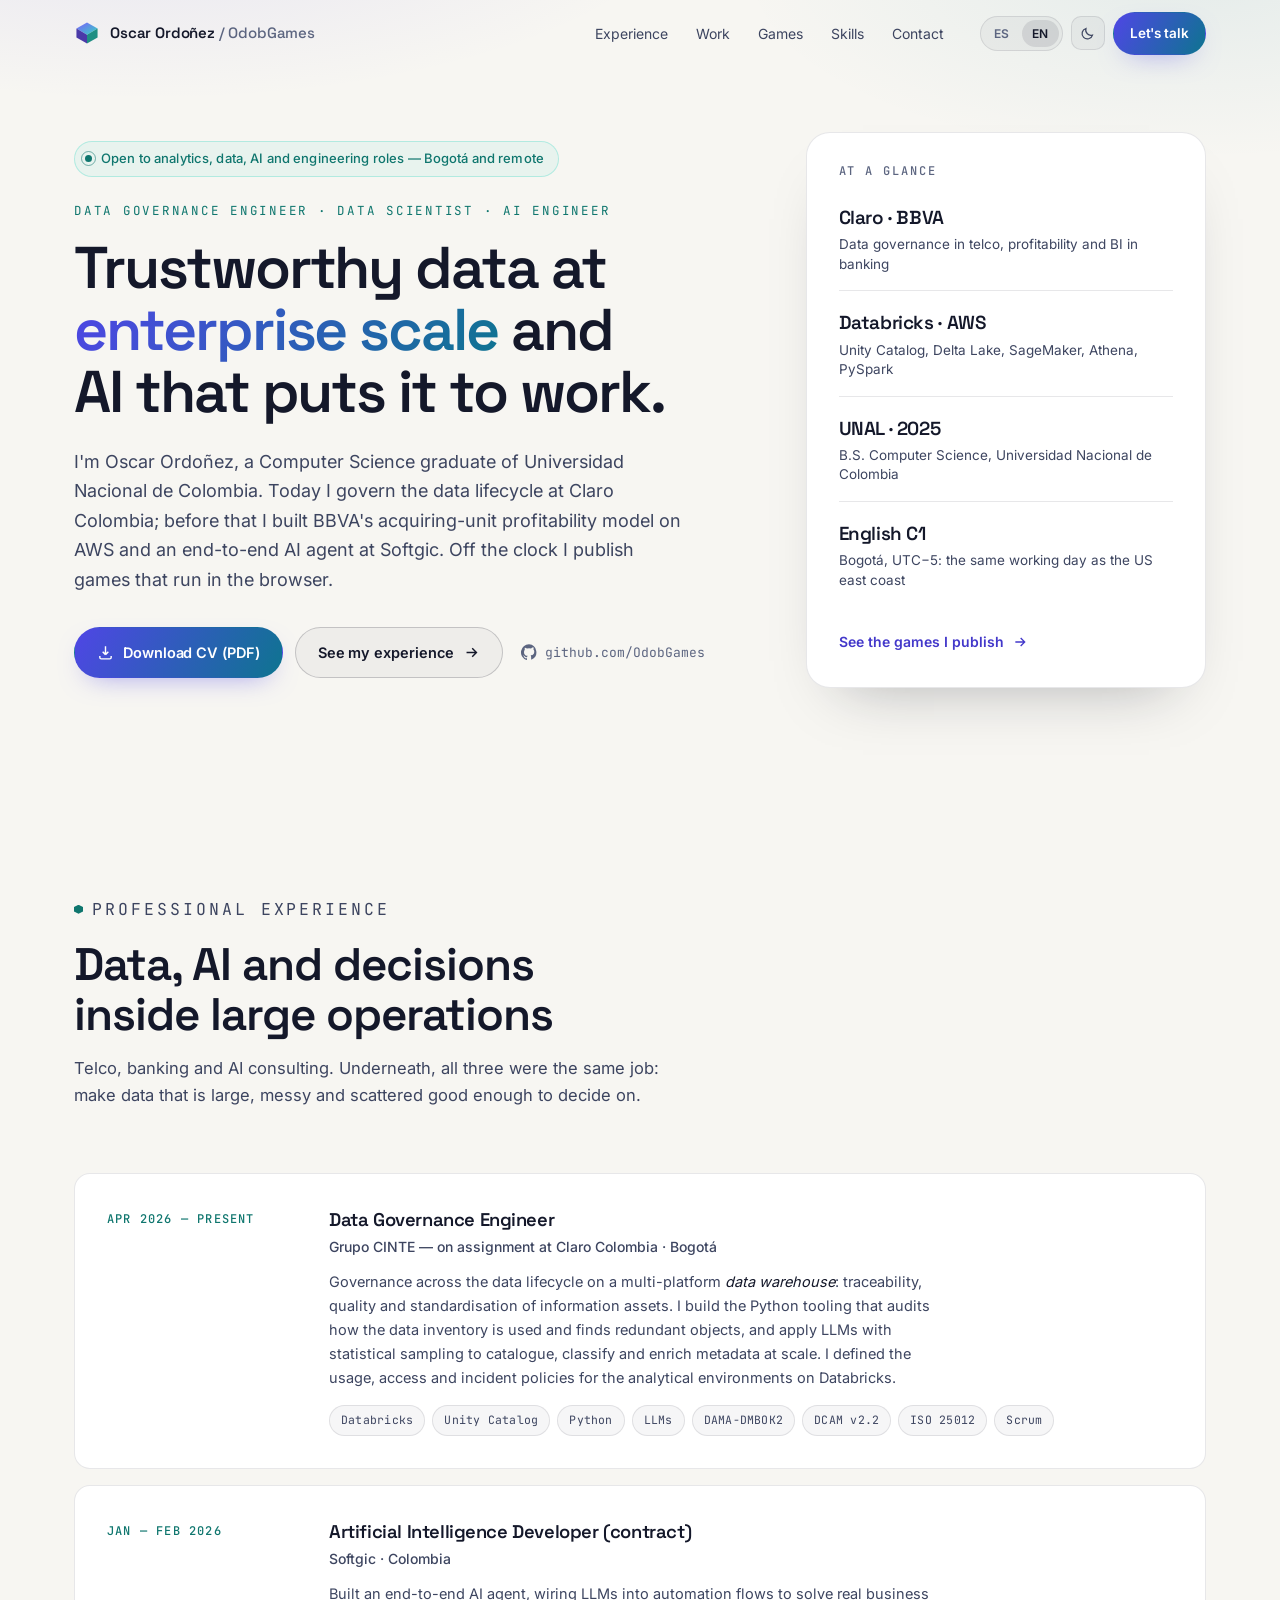
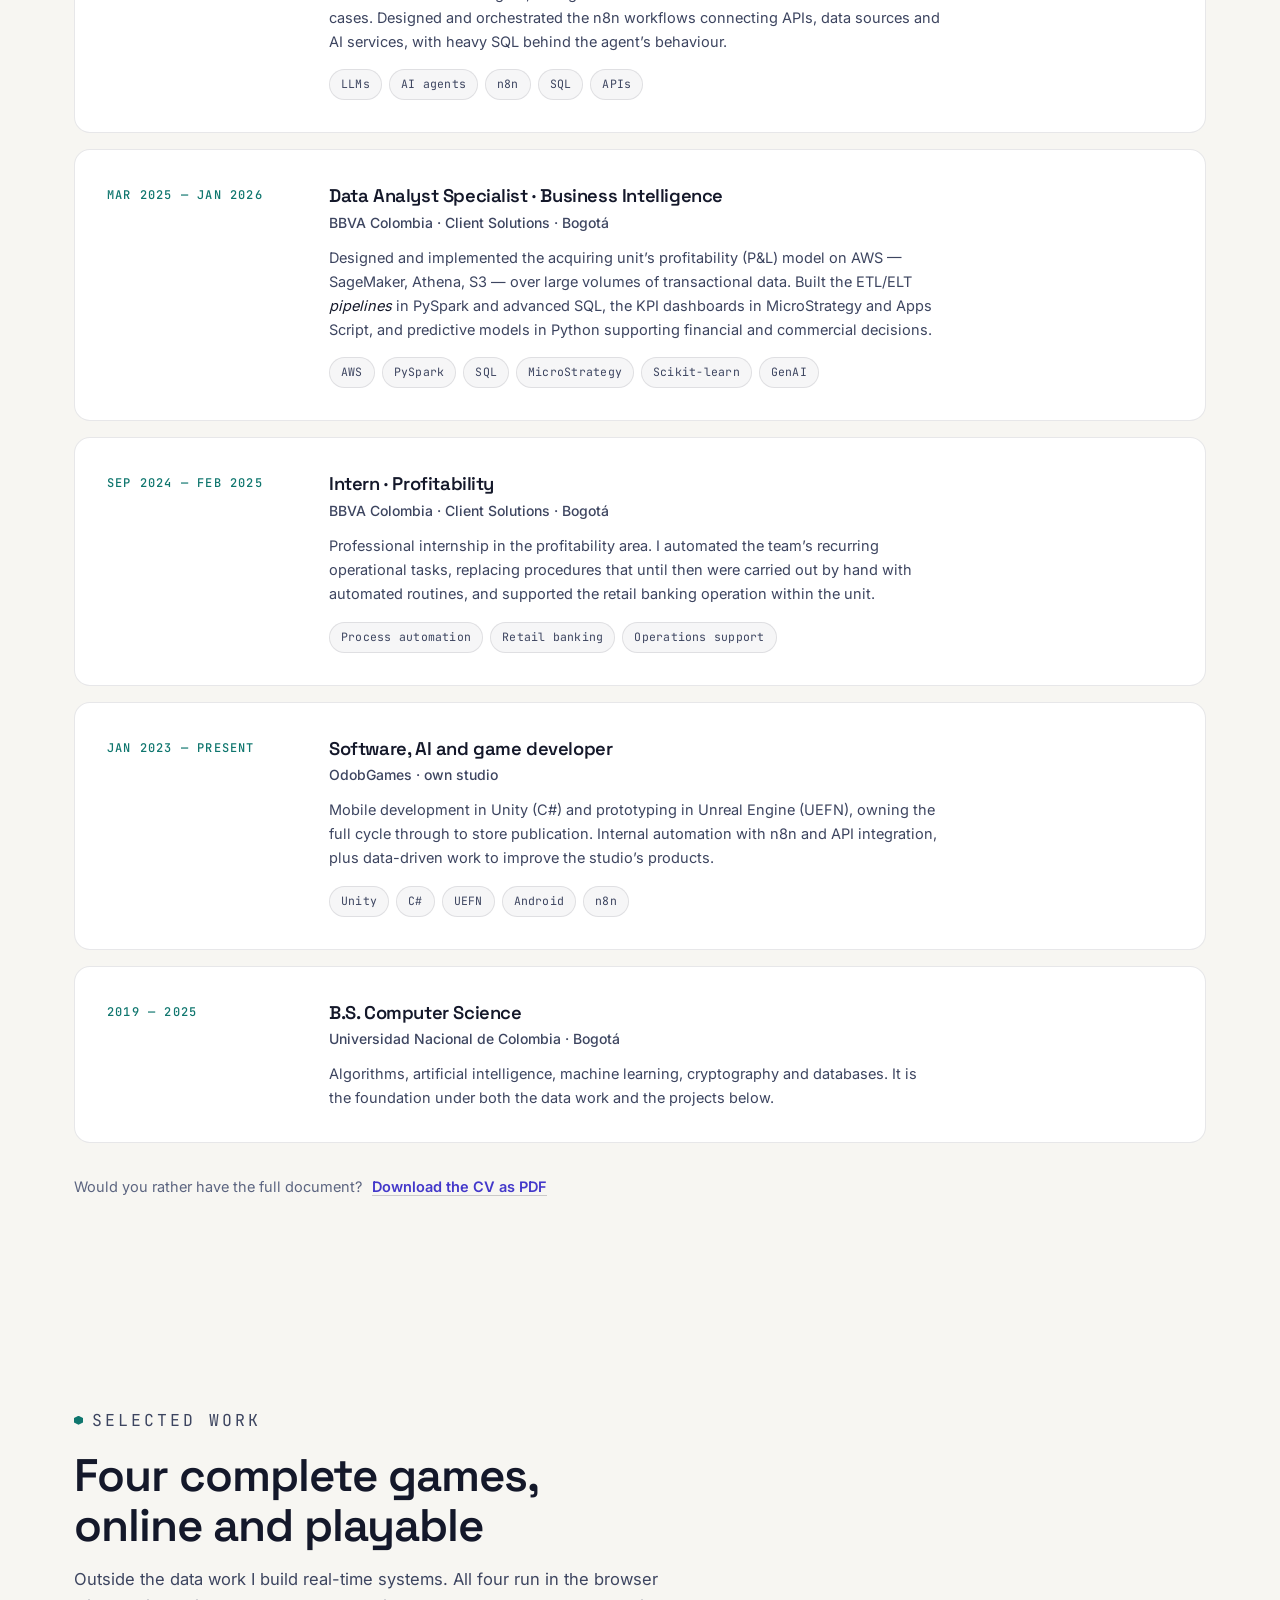
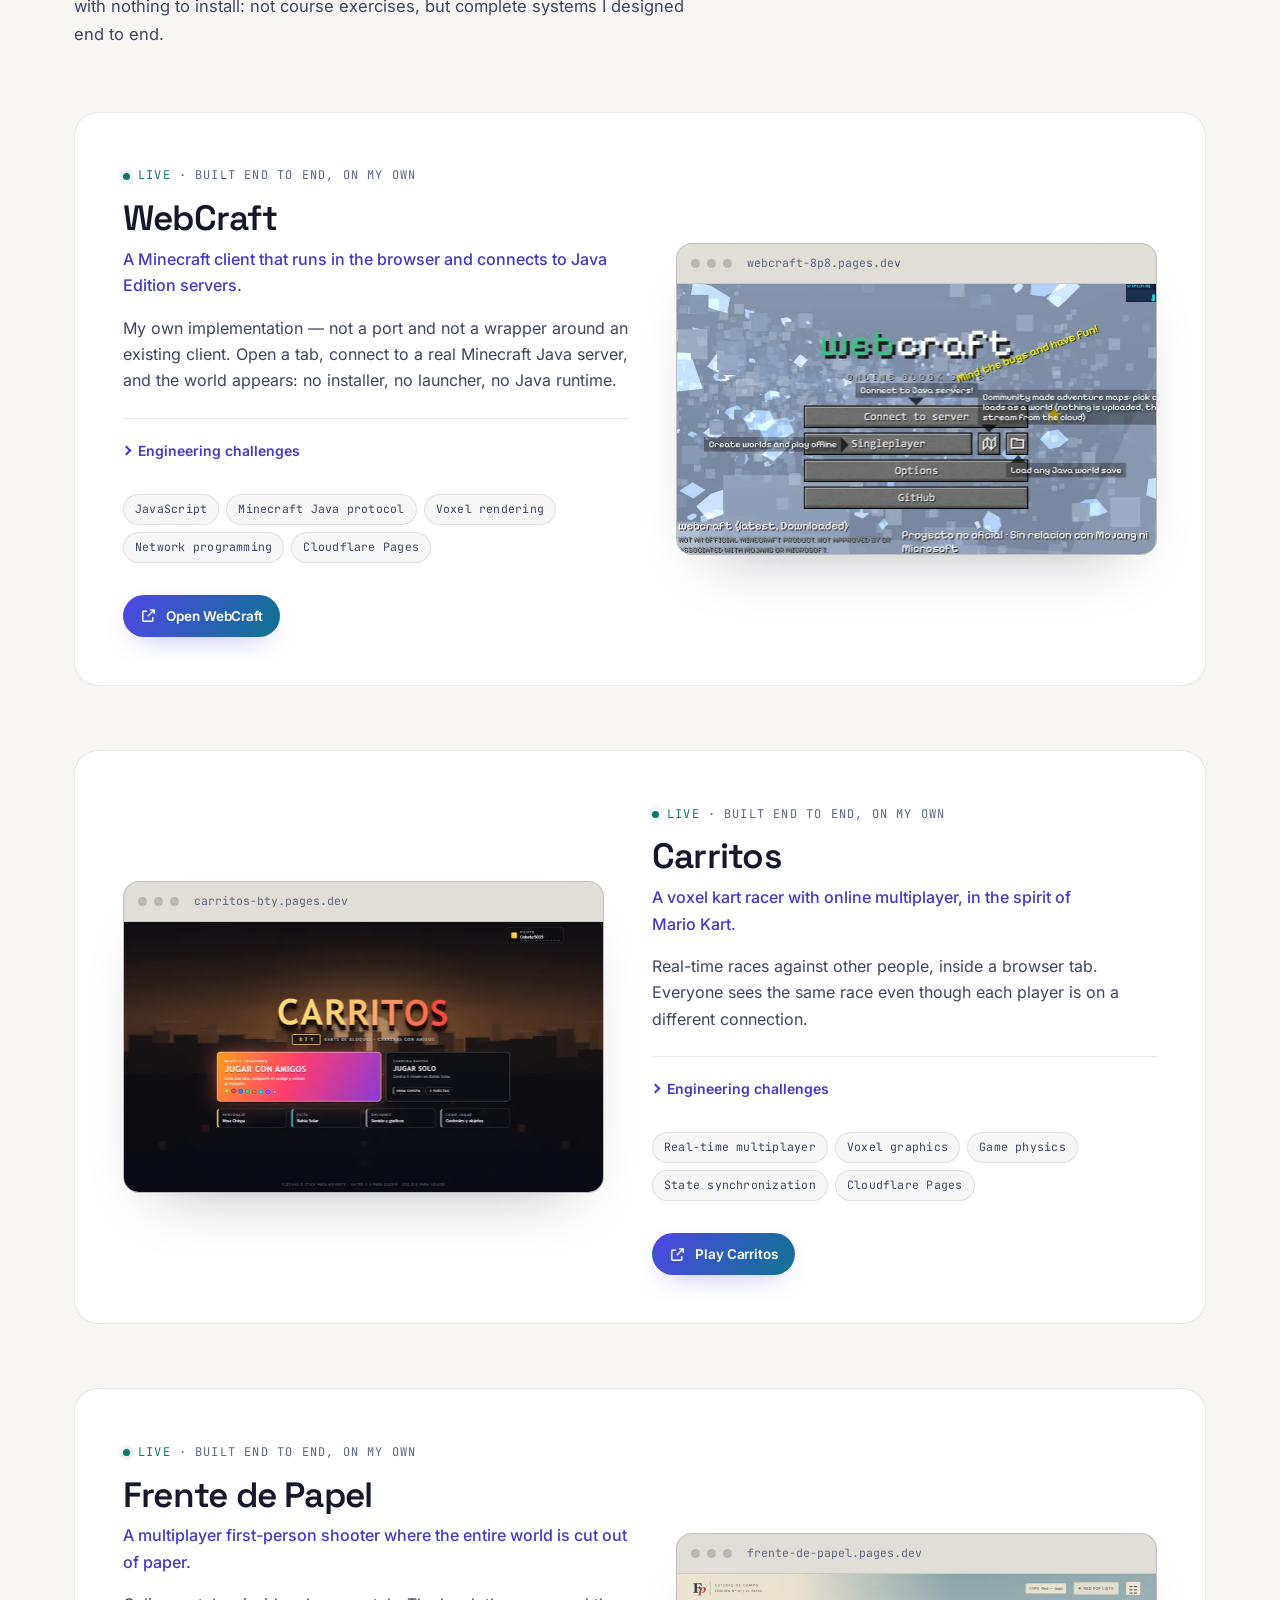
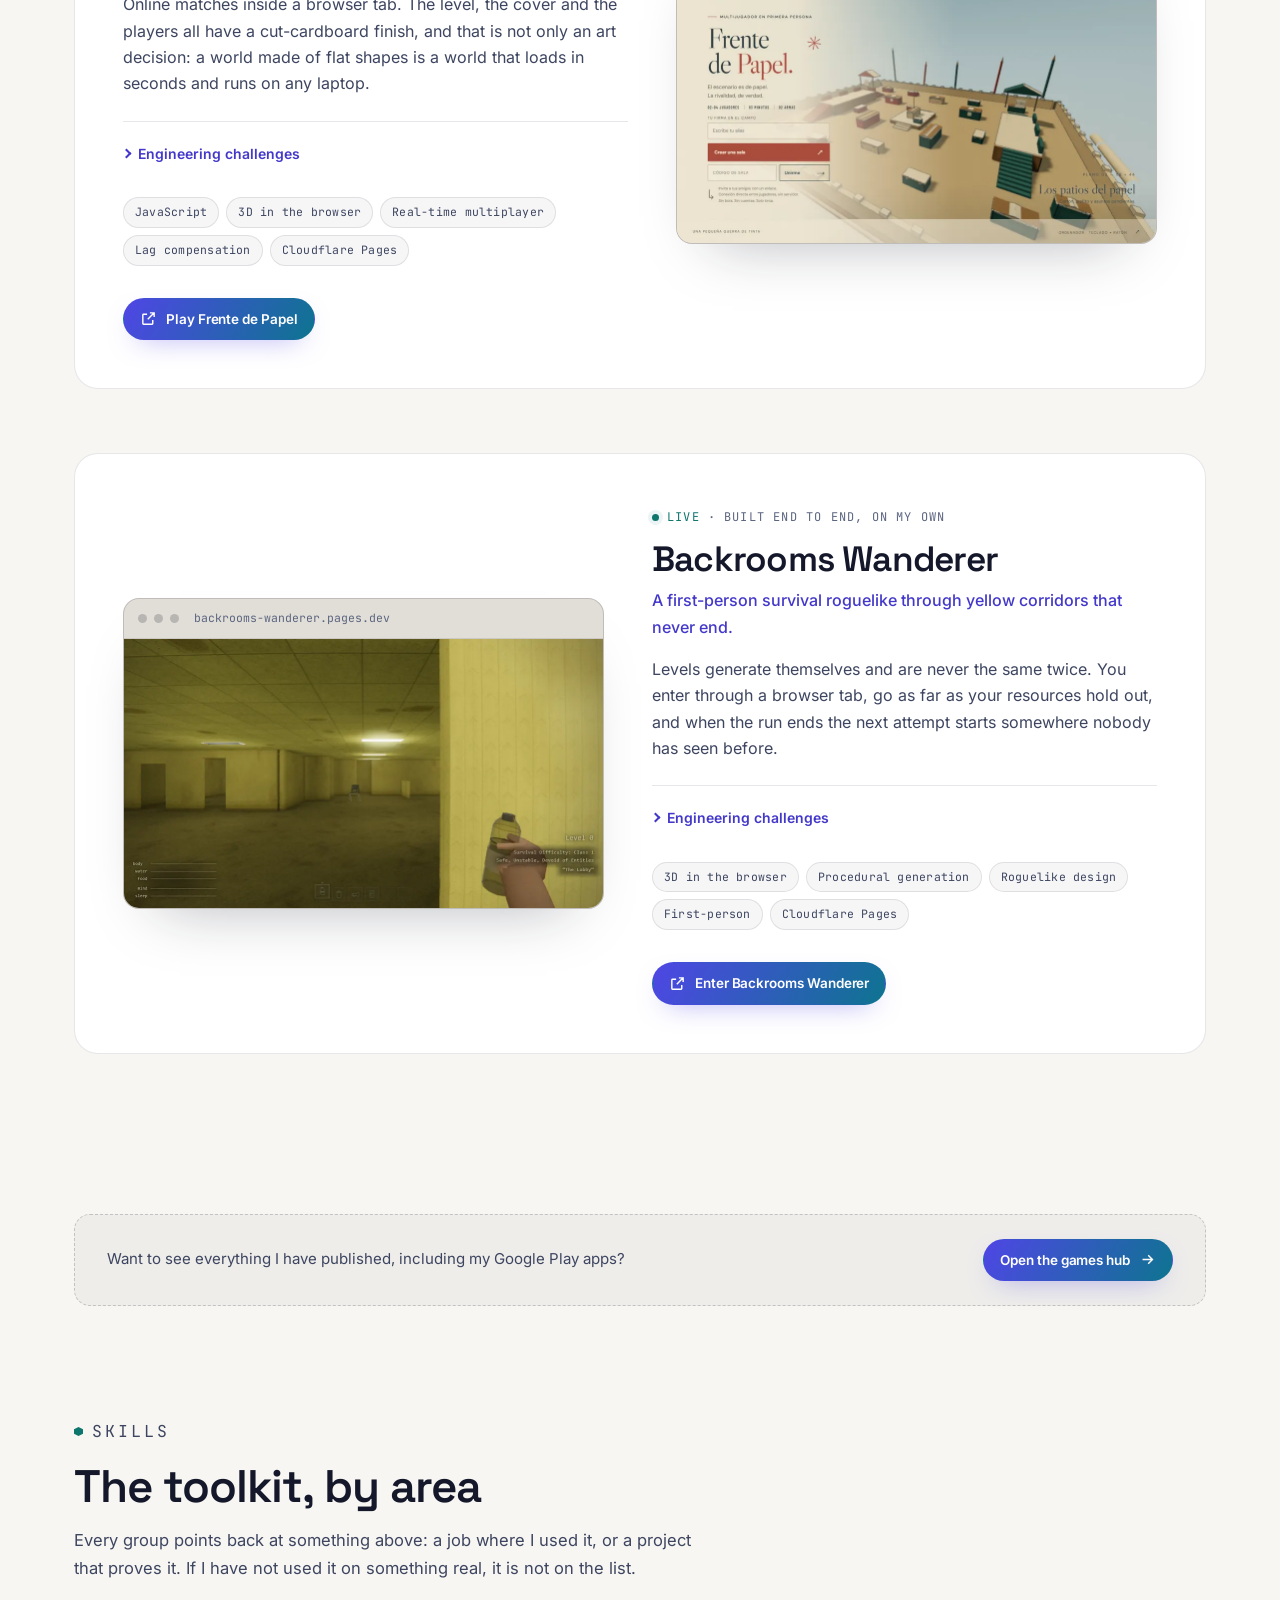
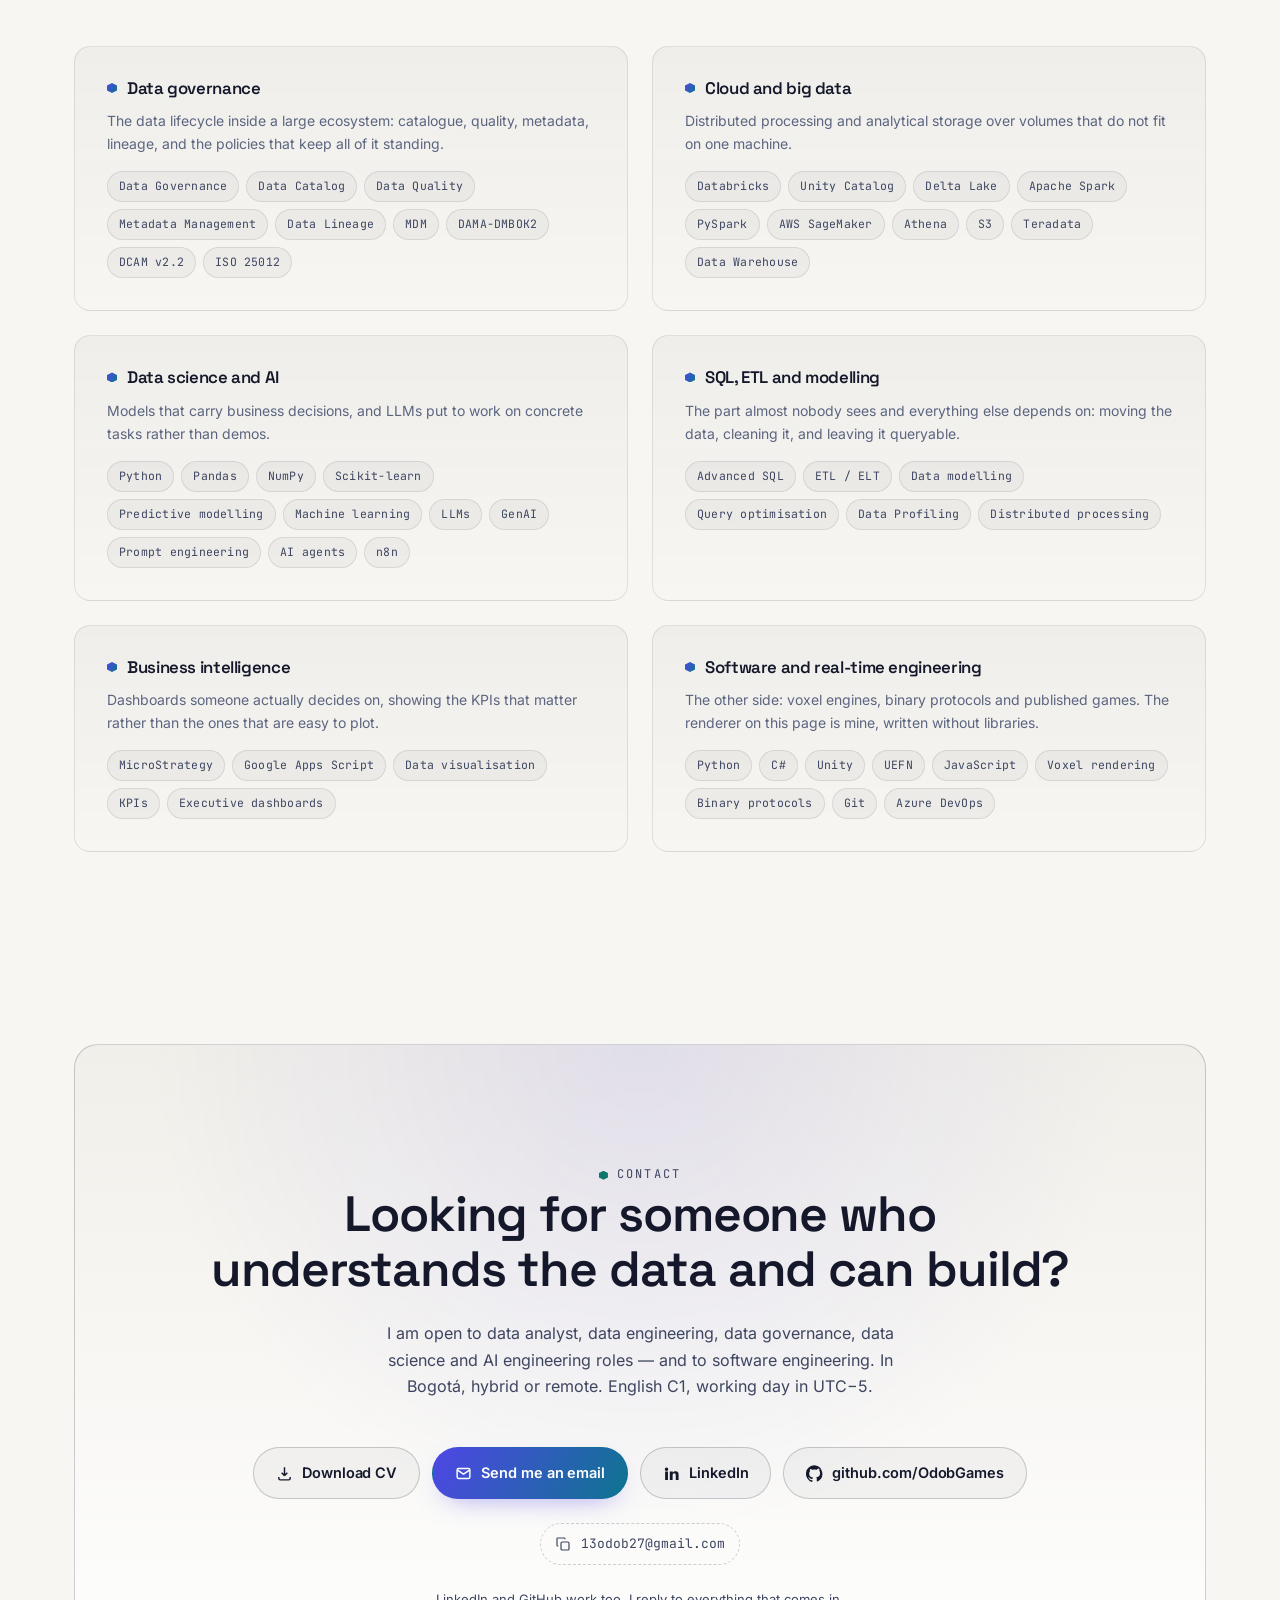
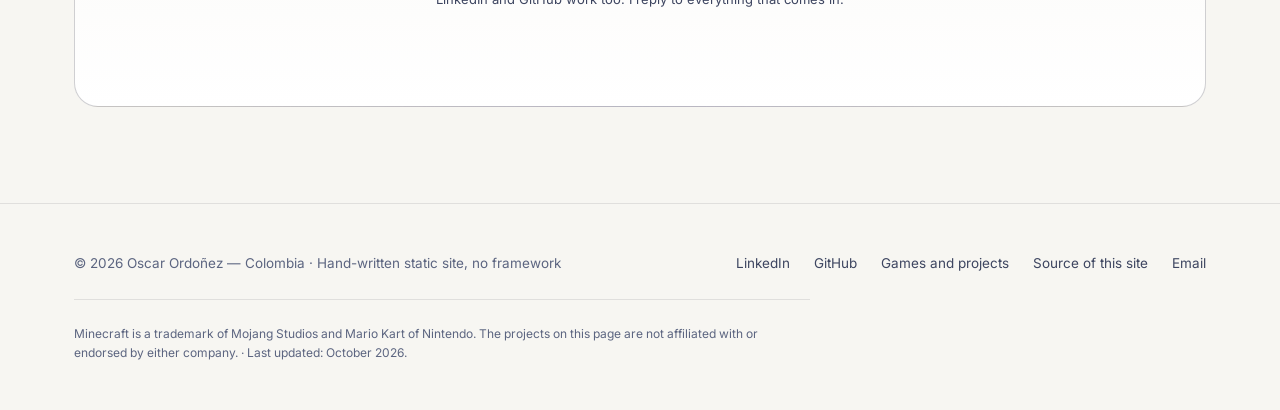
==== commit 93b9ff9d: "fix: translate the experience dates in English and add social meta tags to the hub" ====
--- a/index.html
+++ b/index.html
@@ -235,7 +235,7 @@
 
     <div class="timeline">
       <article class="tl-item" data-reveal>
-        <p class="when">Abr 2026 &mdash; <span data-i18n="exp.now">hoy</span></p>
+        <p class="when" data-i18n="exp.1d">Abr 2026 &mdash; hoy</p>
         <h3 data-i18n="exp.1t">Ingeniero de Gobierno de Datos</h3>
         <p class="where" data-i18n="exp.1w">Grupo CINTE &mdash; en misi&oacute;n en Claro Colombia &middot; Bogot&aacute;</p>
         <p data-i18n="exp.1b">
@@ -255,7 +255,7 @@
       </article>
 
       <article class="tl-item" data-reveal>
-        <p class="when">Ene &mdash; Feb 2026</p>
+        <p class="when" data-i18n="exp.2d">Ene &mdash; Feb 2026</p>
         <h3 data-i18n="exp.2t">Desarrollador de Inteligencia Artificial (contratista)</h3>
         <p class="where" data-i18n="exp.2w">Softgic &middot; Colombia</p>
         <p data-i18n="exp.2b">
@@ -271,7 +271,7 @@
       </article>
 
       <article class="tl-item" data-reveal>
-        <p class="when">Mar 2025 &mdash; Ene 2026</p>
+        <p class="when" data-i18n="exp.3d">Mar 2025 &mdash; Ene 2026</p>
         <h3 data-i18n="exp.3t">Data Analyst Specialist &middot; Business Intelligence</h3>
         <p class="where" data-i18n="exp.3w">BBVA Colombia &middot; Client Solutions &middot; Bogot&aacute;</p>
         <p data-i18n="exp.3b">
@@ -289,7 +289,7 @@
       </article>
 
       <article class="tl-item" data-reveal>
-        <p class="when">Sep 2024 &mdash; Feb 2025</p>
+        <p class="when" data-i18n="exp.4d">Sep 2024 &mdash; Feb 2025</p>
         <h3 data-i18n="exp.4t">Practicante &middot; Rentabilidad</h3>
         <p class="where" data-i18n="exp.4w">BBVA Colombia &middot; Client Solutions &middot; Bogot&aacute;</p>
         <p data-i18n="exp.4b">
@@ -306,7 +306,7 @@
       </article>
 
       <article class="tl-item" data-reveal>
-        <p class="when">Ene 2023 &mdash; <span data-i18n="exp.now2">hoy</span></p>
+        <p class="when" data-i18n="exp.5d">Ene 2023 &mdash; hoy</p>
         <h3 data-i18n="exp.5t">Desarrollador de software, IA y videojuegos</h3>
         <p class="where" data-i18n="exp.5w">OdobGames &middot; estudio propio</p>
         <p data-i18n="exp.5b">
@@ -321,7 +321,7 @@
       </article>
 
       <article class="tl-item" data-reveal>
-        <p class="when">2019 &mdash; 2025</p>
+        <p class="when" data-i18n="exp.6d">2019 &mdash; 2025</p>
         <h3 data-i18n="exp.6t">Ciencias de la Computaci&oacute;n (B.S.)</h3>
         <p class="where" data-i18n="exp.6w">Universidad Nacional de Colombia &middot; Bogot&aacute;</p>
         <p data-i18n="exp.6b">
